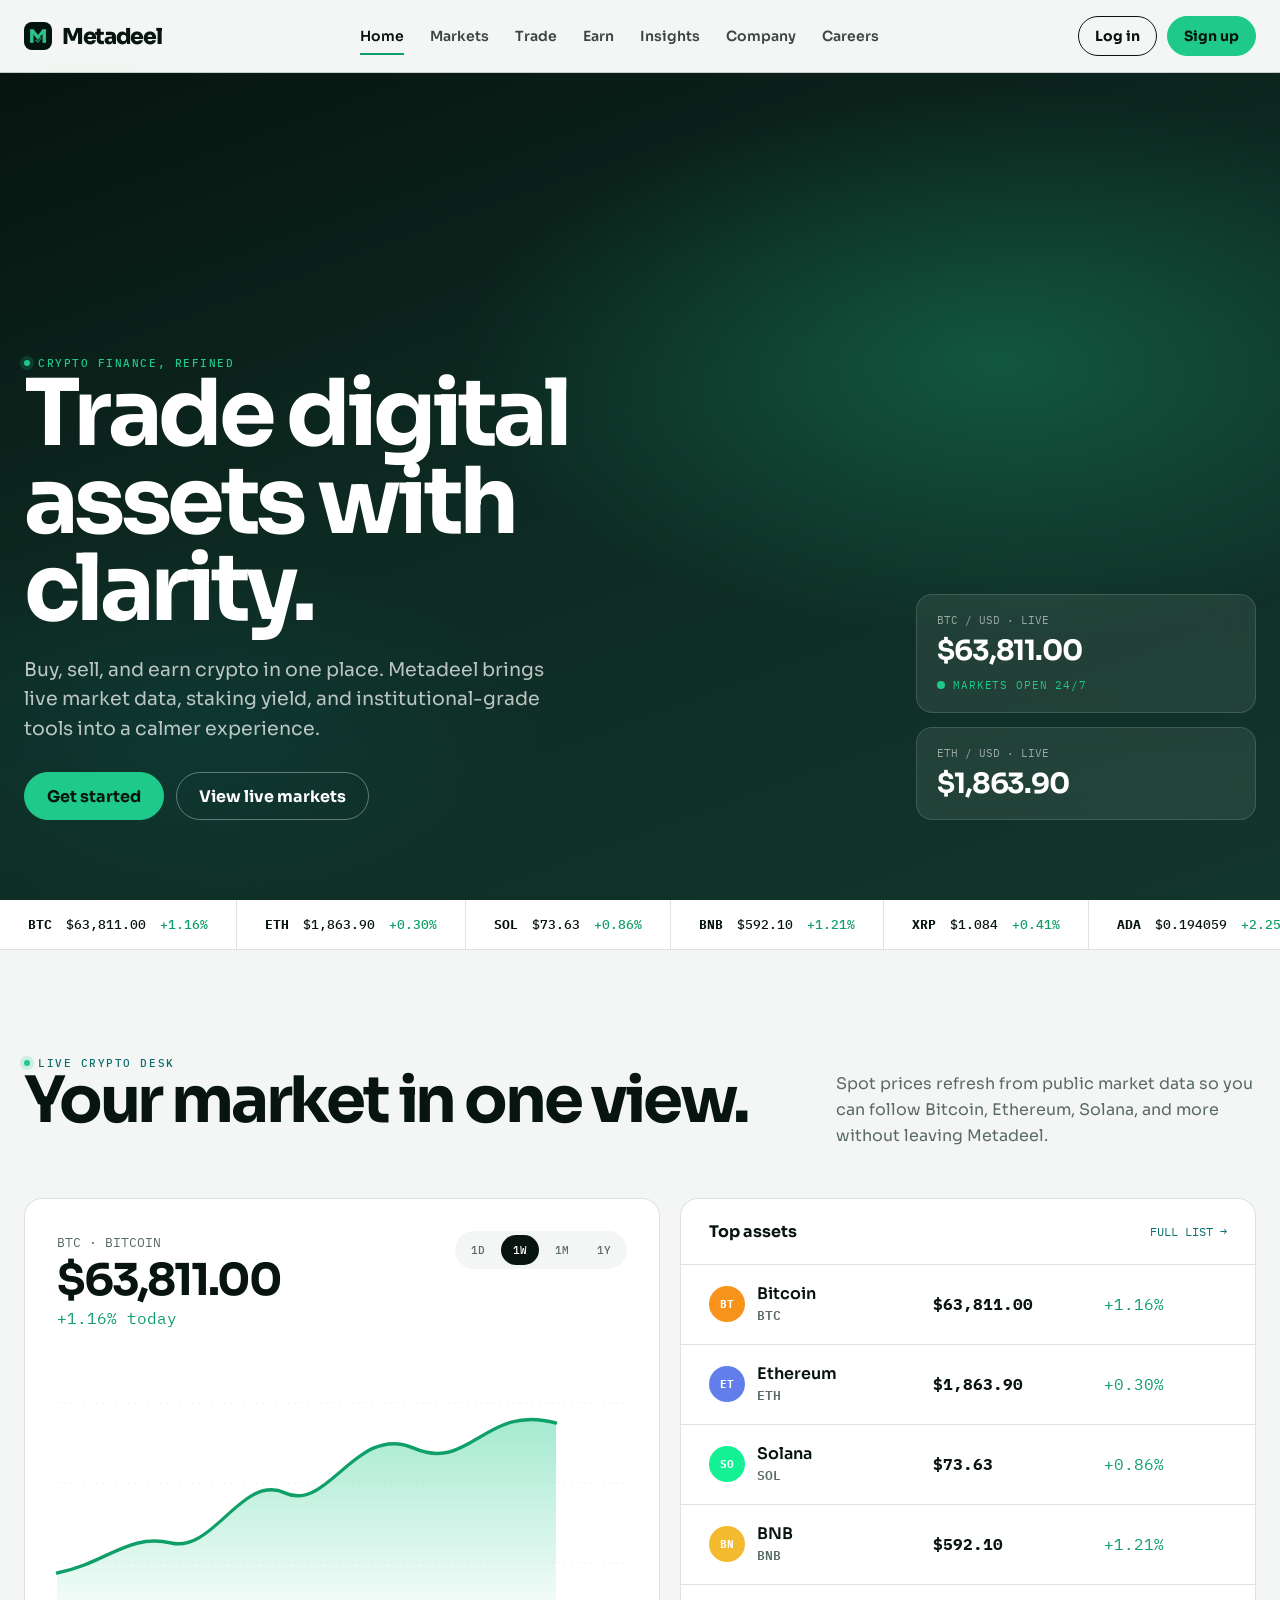
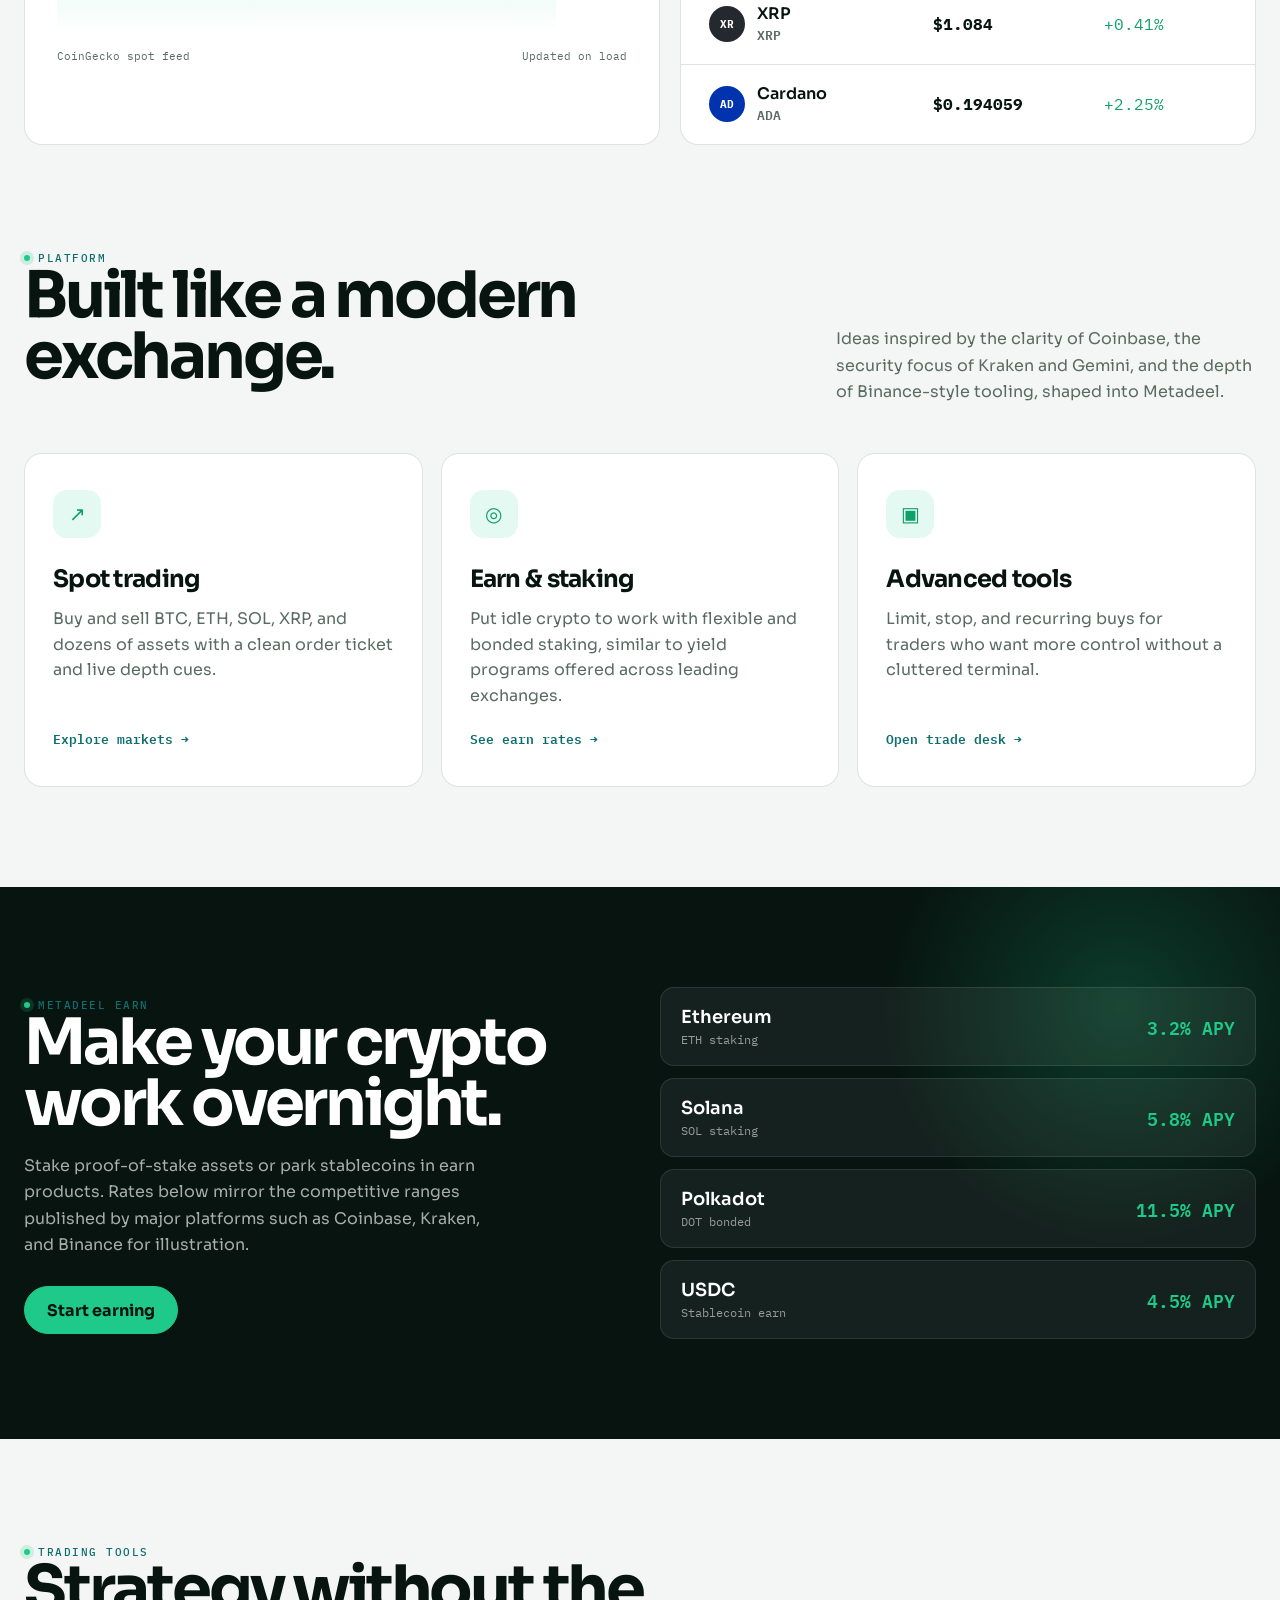
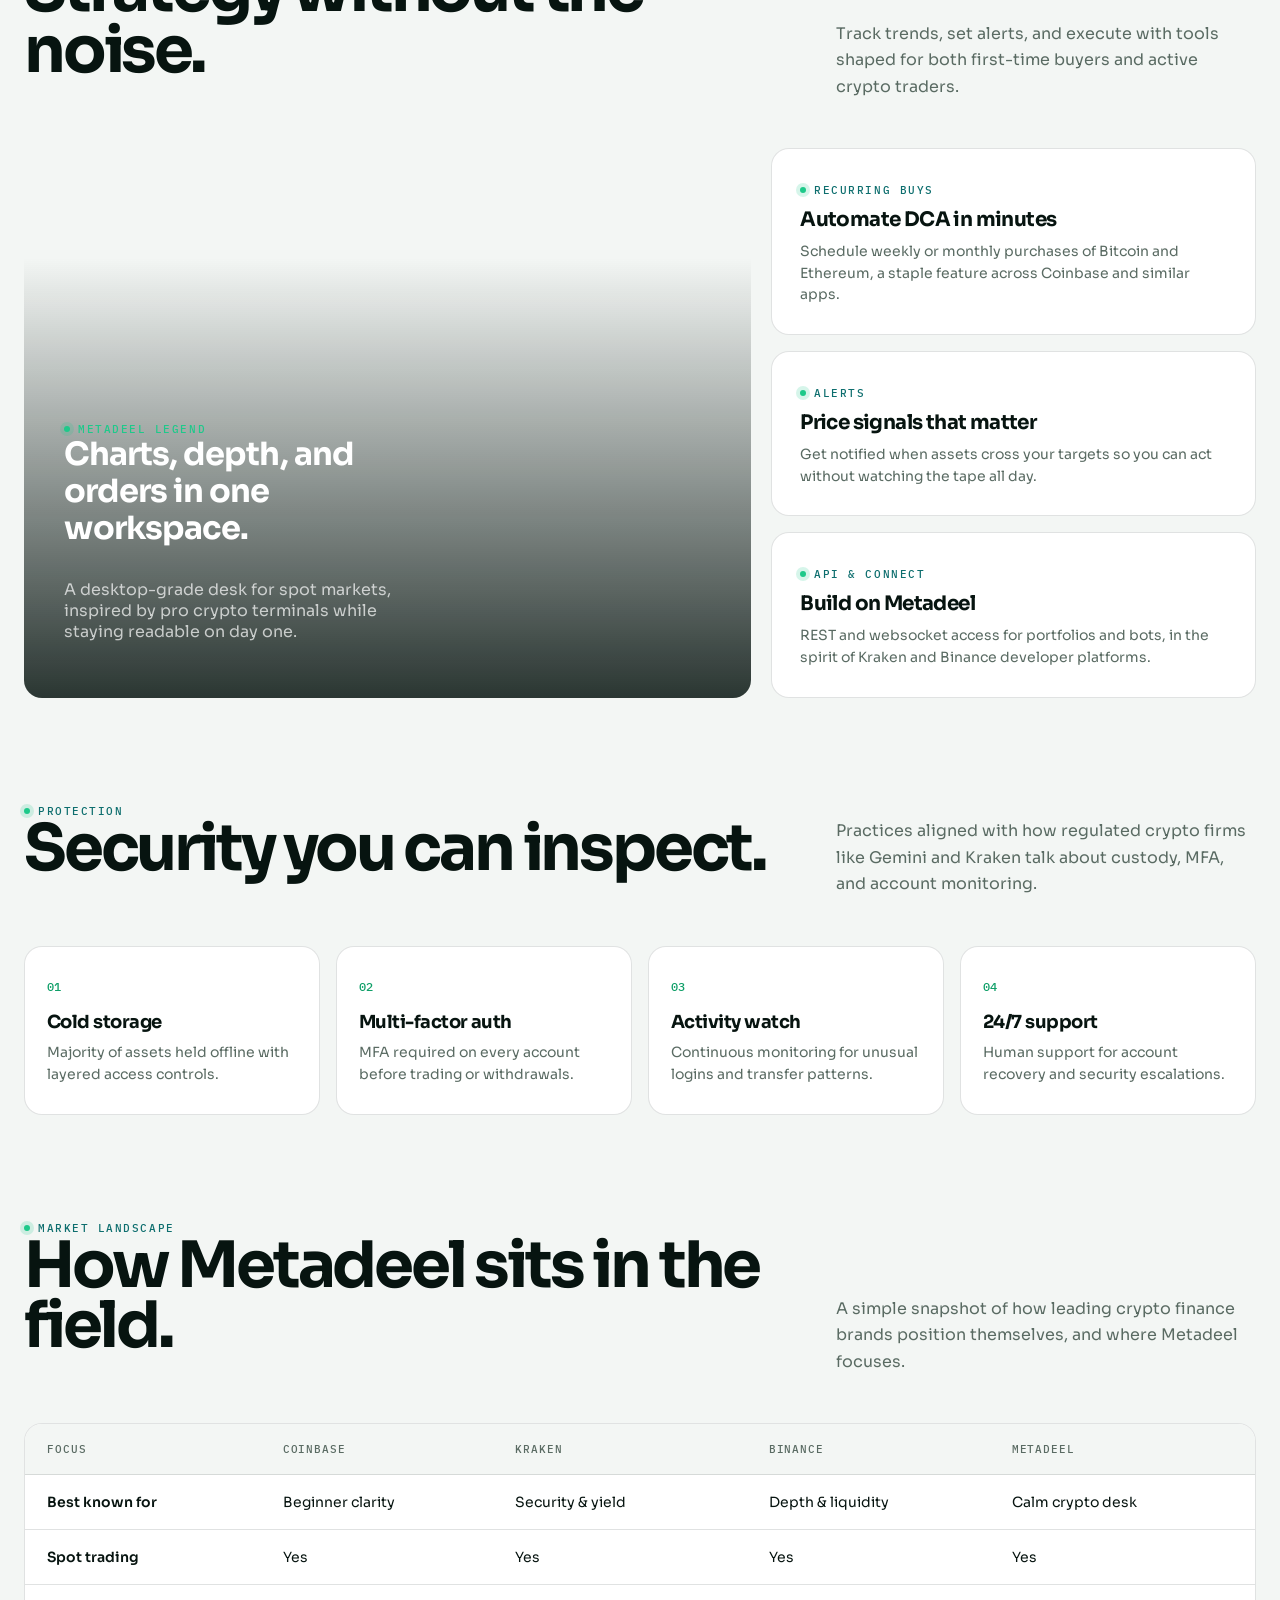
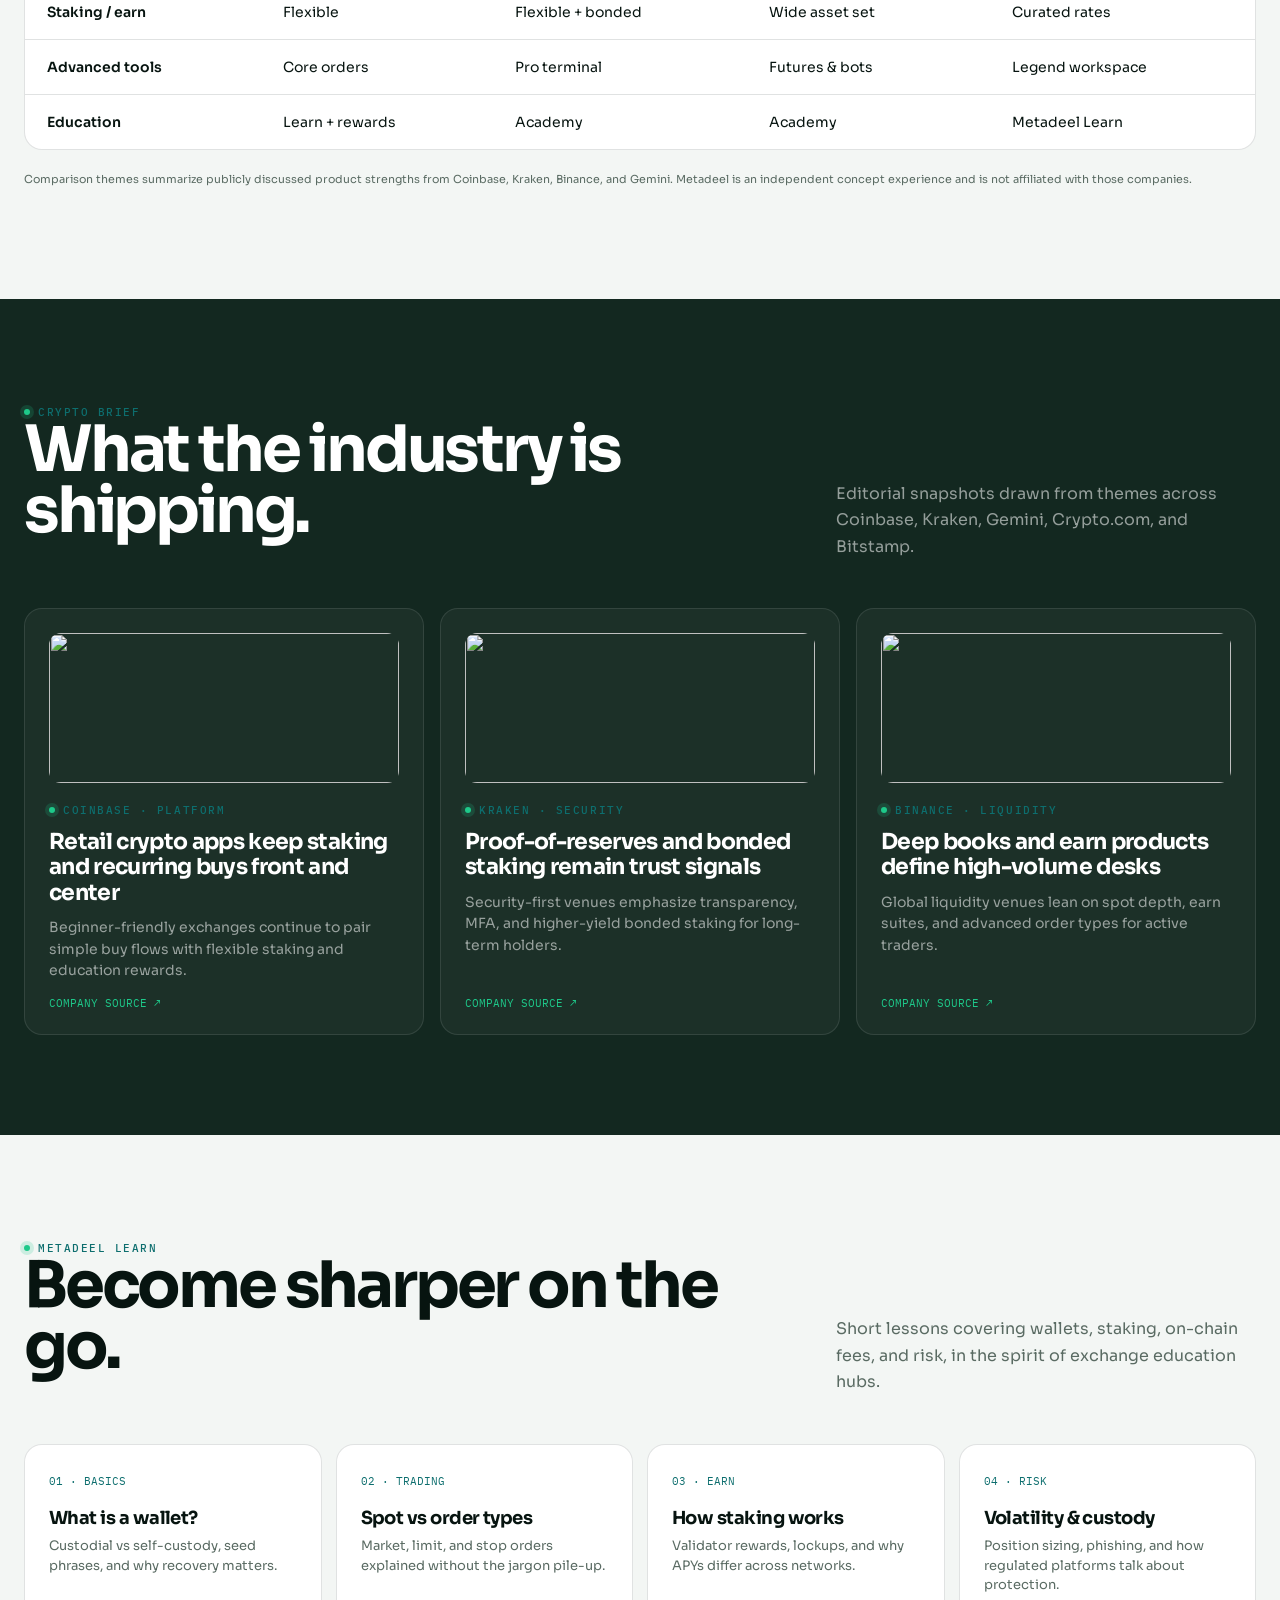
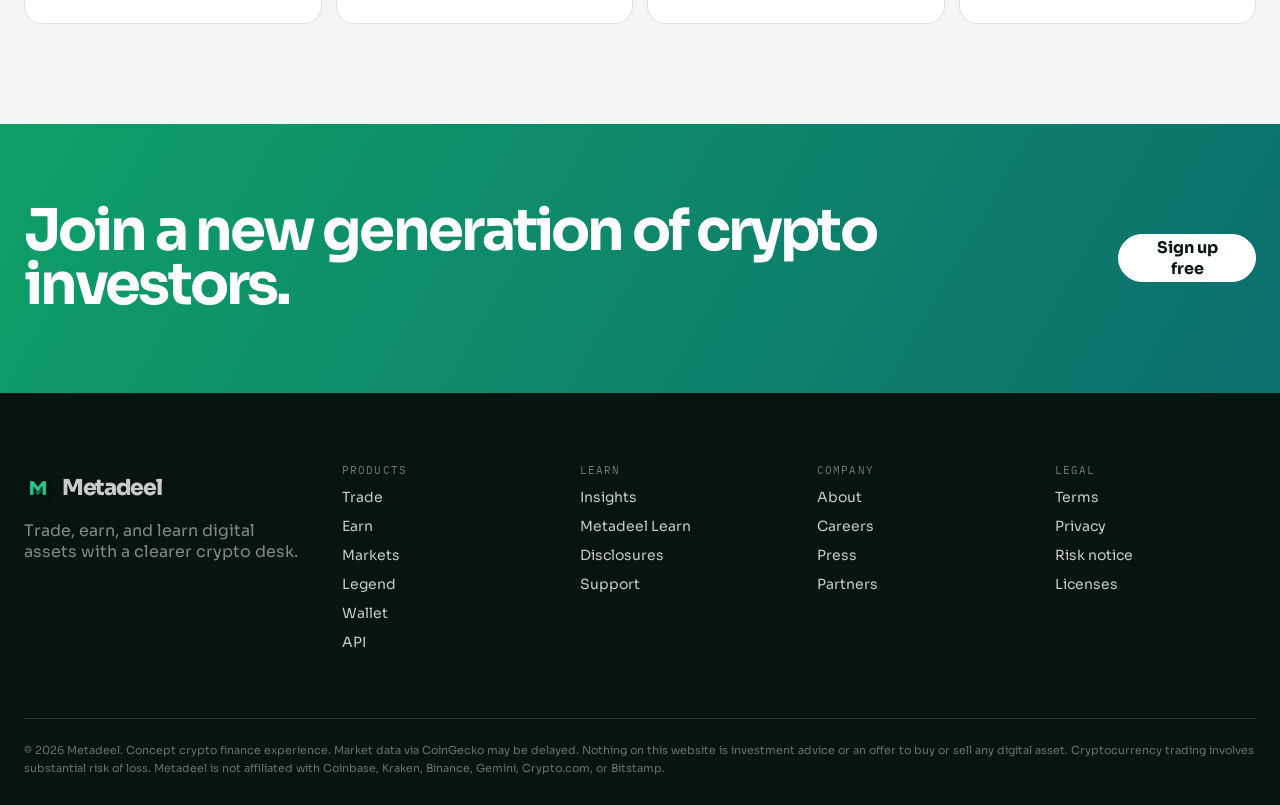
==== index.html @ 9d305309 "template 1" ====
<!doctype html>
<html lang="en">
<head>
  <meta charset="utf-8">
  <meta name="viewport" content="width=device-width, initial-scale=1">
  <meta name="theme-color" content="#071410">
  <meta name="description" content="Metadeel is a crypto finance platform for trading, earning, and tracking digital assets with clarity.">
  <title>Metadeel | Trade crypto with clarity</title>
  <link rel="icon" href="favicon.png" type="image/png" sizes="32x32">
  <link rel="apple-touch-icon" href="favicon.png">
  <link rel="preconnect" href="https://fonts.googleapis.com">
  <link rel="preconnect" href="https://fonts.gstatic.com" crossorigin>
  <link href="https://fonts.googleapis.com/css2?family=IBM+Plex+Mono:wght@400;500&family=Sora:wght@400;500;600;700;800&display=swap" rel="stylesheet">
  <style>
    :root {
      --ink: #071410;
      --ink-soft: #132820;
      --paper: #f3f6f4;
      --white: #ffffff;
      --mint: #1ec98a;
      --mint-deep: #0f9f68;
      --teal: #0d6e6e;
      --muted: #5a6b63;
      --line: rgba(7, 20, 16, .12);
      --up: #0f9f68;
      --down: #d6453d;
      --shadow: 0 28px 80px rgba(7, 20, 16, .14);
      --radius: 18px;
    }
    * { box-sizing: border-box; }
    html { scroll-behavior: smooth; }
    body {
      margin: 0; color: var(--ink); background: var(--paper);
      font-family: Sora, sans-serif; overflow-x: hidden;
    }
    button, input, select { font: inherit; }
    a { color: inherit; text-decoration: none; }
    img { max-width: 100%; display: block; }
    .mono { font-family: "IBM Plex Mono", monospace; }
    .shell { width: min(1240px, calc(100% - 48px)); margin: auto; }
    .eyebrow {
      display: inline-flex; align-items: center; gap: 8px;
      text-transform: uppercase; letter-spacing: .14em;
      font: 500 11px "IBM Plex Mono", monospace; color: var(--teal);
    }
    .eyebrow::before {
      content: ""; width: 6px; height: 6px; border-radius: 50%;
      background: var(--mint); box-shadow: 0 0 0 4px rgba(30, 201, 138, .18);
    }
    h1, h2, h3, p { margin-top: 0; }
    h1, h2 { letter-spacing: -.05em; line-height: .95; }
    h1 { font-size: clamp(48px, 7.2vw, 96px); margin-bottom: 22px; }
    h2 { font-size: clamp(36px, 5vw, 68px); margin-bottom: 18px; }
    h3 { letter-spacing: -.03em; line-height: 1.15; }
    .button {
      border: 1px solid var(--ink); background: var(--ink); color: white;
      min-height: 48px; padding: 0 22px; display: inline-flex; align-items: center;
      justify-content: center; border-radius: 999px; font-weight: 700; cursor: pointer;
      transition: .22s ease; gap: 8px;
    }
    .button:hover { transform: translateY(-2px); box-shadow: 0 12px 28px rgba(7,20,16,.18); }
    .button.mint { background: var(--mint); border-color: var(--mint); color: var(--ink); }
    .button.ghost { background: transparent; color: var(--ink); }
    .button.ghost-light { background: transparent; border-color: rgba(255,255,255,.35); color: white; }
    .button.small { min-height: 40px; padding: 0 16px; font-size: 14px; }
    .button.text { background: none; border: 0; color: var(--ink); min-height: auto; padding: 0; box-shadow: none; }
    .button.text:hover { transform: none; text-decoration: underline; }

    header {
      position: fixed; z-index: 40; top: 0; left: 0; width: 100%;
      background: rgba(243, 246, 244, .88); backdrop-filter: blur(18px);
      border-bottom: 1px solid var(--line);
    }
    nav { height: 72px; display: flex; align-items: center; justify-content: space-between; gap: 20px; }
    .brand { font-size: 22px; font-weight: 800; letter-spacing: -.06em; display: flex; align-items: center; gap: 10px; }
    .brand-mark {
      width: 28px; height: 28px; border-radius: 8px; object-fit: cover; display: block; flex-shrink: 0;
    }
    .nav-links { display: flex; align-items: center; gap: 26px; font-size: 14px; font-weight: 600; }
    .nav-links a { position: relative; opacity: .78; }
    .nav-links a:hover, .nav-links a.active { opacity: 1; }
    .nav-links a.active::after {
      content: ""; position: absolute; left: 0; right: 0; bottom: -10px;
      height: 2px; background: var(--mint-deep);
    }
    .nav-auth { display: flex; align-items: center; gap: 10px; }
    .user-chip {
      display: none; align-items: center; gap: 10px; font-size: 13px; font-weight: 600;
      padding: 8px 12px; border-radius: 999px; background: rgba(30, 201, 138, .12);
    }
    .user-chip.show { display: inline-flex; }
    .user-avatar {
      width: 28px; height: 28px; border-radius: 50%; background: var(--ink); color: var(--mint);
      display: grid; place-items: center; font: 700 12px "IBM Plex Mono", monospace;
    }
    .menu { display: none; border: 0; background: none; font-size: 24px; cursor: pointer; }
    .page { display: none; padding-top: 72px; min-height: 100vh; animation: enter .45s ease both; }
    .page.active { display: block; }
    @keyframes enter { from { opacity: 0; transform: translateY(10px); } }

    .hero {
      min-height: calc(100vh - 72px);
      display: grid; align-items: end;
      position: relative; overflow: hidden;
      background:
        radial-gradient(ellipse 70% 55% at 78% 35%, rgba(30,201,138,.28), transparent 60%),
        radial-gradient(ellipse 50% 40% at 15% 80%, rgba(13,110,110,.18), transparent 55%),
        linear-gradient(160deg, #071410 0%, #0d2a22 45%, #12352c 100%);
      color: white;
    }
    .hero-copy {
      position: relative; z-index: 2;
      padding: 12vh max(24px, calc((100vw - 1240px)/2)) 80px;
      max-width: 760px;
    }
    .hero .eyebrow { color: var(--mint); }
    .hero .eyebrow::before { background: var(--mint); }
    .hero h1 { color: white; }
    .hero p {
      max-width: 520px; font-size: clamp(16px, 1.5vw, 19px);
      line-height: 1.55; color: rgba(255,255,255,.72); margin-bottom: 28px;
    }
    .hero-actions { display: flex; gap: 12px; flex-wrap: wrap; }
    .hero-visual {
      position: absolute; inset: 0; pointer-events: none;
      background:
        url("https://images.unsplash.com/photo-1639762681485-074b7f938ba0?auto=format&fit=crop&w=1800&q=80")
        center/cover no-repeat;
      opacity: .22; mix-blend-mode: luminosity;
    }
    .hero-stats {
      position: absolute; z-index: 2; right: max(24px, calc((100vw - 1240px)/2));
      bottom: 80px; display: grid; gap: 14px; width: min(340px, 40vw);
    }
    .hero-stat {
      background: rgba(255,255,255,.08); border: 1px solid rgba(255,255,255,.14);
      backdrop-filter: blur(12px); border-radius: 16px; padding: 18px 20px;
    }
    .hero-stat small { display: block; font: 11px "IBM Plex Mono", monospace; color: rgba(255,255,255,.55); margin-bottom: 6px; }
    .hero-stat strong { font-size: 28px; letter-spacing: -.04em; }
    .live-badge { display: inline-flex; align-items: center; gap: 8px; font: 11px "IBM Plex Mono", monospace; text-transform: uppercase; letter-spacing: .08em; color: var(--mint); }
    .pulse { width: 8px; height: 8px; border-radius: 50%; background: var(--mint); animation: pulse 1.6s infinite; }
    @keyframes pulse { 50% { box-shadow: 0 0 0 8px transparent; } 0%,100% { box-shadow: 0 0 0 0 rgba(30,201,138,.55); } }

    .ticker {
      overflow: hidden; background: var(--white);
      border-bottom: 1px solid var(--line);
    }
    .ticker-track { display: flex; width: max-content; animation: ticker 36s linear infinite; }
    .ticker-item {
      display: flex; gap: 14px; align-items: center; padding: 16px 28px;
      border-right: 1px solid var(--line); font: 500 13px "IBM Plex Mono", monospace; white-space: nowrap;
    }
    .up { color: var(--up); } .down { color: var(--down); }
    @keyframes ticker { to { transform: translateX(-50%); } }

    .section { padding: 100px 0; }
    .section-head { display: flex; align-items: end; justify-content: space-between; gap: 28px; margin-bottom: 48px; }
    .section-head p { max-width: 420px; color: var(--muted); line-height: 1.65; margin: 0; }
    .split-2 { display: grid; grid-template-columns: 1.05fr .95fr; gap: 20px; }
    .panel {
      border: 1px solid var(--line); border-radius: var(--radius);
      background: var(--white); overflow: hidden;
    }
    .panel-pad { padding: 32px; }
    .chart-top { display: flex; justify-content: space-between; gap: 16px; align-items: start; }
    .chart-price { font-size: 44px; font-weight: 700; letter-spacing: -.05em; }
    .range { display: flex; gap: 4px; background: var(--paper); padding: 4px; border-radius: 999px; }
    .range button {
      border: 0; background: transparent; border-radius: 999px; padding: 8px 12px;
      font: 500 11px "IBM Plex Mono", monospace; cursor: pointer; color: var(--muted);
    }
    .range button.active { background: var(--ink); color: white; }
    .chart-wrap { height: 280px; margin: 24px 0 16px; }
    .chart-wrap svg { width: 100%; height: 100%; overflow: visible; }
    .gridline { stroke: rgba(7,20,16,.08); stroke-dasharray: 3 6; }
    .area { fill: url(#btcArea); opacity: .4; }
    .line {
      fill: none; stroke: var(--mint-deep); stroke-width: 3.5; stroke-linecap: round;
      stroke-dasharray: 1400; stroke-dashoffset: 1400; animation: draw 2.2s ease forwards;
    }
    @keyframes draw { to { stroke-dashoffset: 0; } }
    .chart-note { display: flex; justify-content: space-between; font: 11px "IBM Plex Mono", monospace; color: var(--muted); }
    .asset-list { display: flex; flex-direction: column; }
    .asset-row {
      display: grid; grid-template-columns: 1.2fr .9fr .7fr; gap: 12px; align-items: center;
      padding: 18px 28px; border-bottom: 1px solid var(--line); transition: .2s;
    }
    .asset-row:last-child { border-bottom: 0; }
    .asset-row:hover { background: rgba(30,201,138,.05); }
    .asset-name { display: flex; align-items: center; gap: 12px; font-weight: 600; }
    .coin-dot {
      width: 36px; height: 36px; border-radius: 50%; display: grid; place-items: center;
      font: 700 11px "IBM Plex Mono", monospace; color: white;
    }

    .products { display: grid; grid-template-columns: repeat(3, 1fr); gap: 18px; }
    .product {
      padding: 36px 28px; min-height: 280px; display: flex; flex-direction: column;
      background: var(--white); border: 1px solid var(--line); border-radius: var(--radius);
      transition: .25s;
    }
    .product:hover { transform: translateY(-4px); box-shadow: var(--shadow); border-color: transparent; }
    .product-icon {
      width: 48px; height: 48px; border-radius: 14px; display: grid; place-items: center;
      background: rgba(30,201,138,.12); color: var(--mint-deep); font-size: 20px; margin-bottom: 28px;
    }
    .product h3 { font-size: 24px; margin-bottom: 12px; }
    .product p { color: var(--muted); line-height: 1.6; flex: 1; margin-bottom: 20px; }
    .product a { font: 600 13px "IBM Plex Mono", monospace; color: var(--teal); }

    .band {
      background: var(--ink); color: white; padding: 100px 0;
      position: relative; overflow: hidden;
    }
    .band::before {
      content: ""; position: absolute; width: 480px; height: 480px; border-radius: 50%;
      background: radial-gradient(circle, rgba(30,201,138,.22), transparent 70%);
      right: -80px; top: -120px;
    }
    .band-grid { display: grid; grid-template-columns: 1fr 1fr; gap: 40px; align-items: center; position: relative; }
    .band p { color: rgba(255,255,255,.65); line-height: 1.65; max-width: 480px; }
    .earn-rates { display: grid; gap: 12px; }
    .earn-row {
      display: flex; justify-content: space-between; align-items: center;
      padding: 18px 20px; border-radius: 14px; background: rgba(255,255,255,.06);
      border: 1px solid rgba(255,255,255,.1);
    }
    .earn-row strong { font: 600 18px "IBM Plex Mono", monospace; color: var(--mint); }

    .tools-grid { display: grid; grid-template-columns: 1.2fr .8fr; gap: 20px; }
    .tool-feature {
      padding: 40px; min-height: 360px; display: flex; flex-direction: column; justify-content: end;
      background:
        linear-gradient(180deg, transparent 20%, rgba(7,20,16,.85)),
        url("https://images.unsplash.com/photo-1642790106117-e829e14bb061?auto=format&fit=crop&w=1400&q=80")
        center/cover;
      color: white; border-radius: var(--radius); position: relative;
    }
    .tool-feature h3 { font-size: 32px; max-width: 360px; }
    .tool-feature p { color: rgba(255,255,255,.7); max-width: 340px; }
    .tool-stack { display: grid; gap: 16px; }
    .tool-card {
      padding: 28px; background: var(--white); border: 1px solid var(--line); border-radius: var(--radius);
    }
    .tool-card h3 { font-size: 20px; margin: 10px 0; }
    .tool-card p { color: var(--muted); margin: 0; line-height: 1.55; font-size: 14px; }

    .protect { display: grid; grid-template-columns: repeat(4, 1fr); gap: 16px; }
    .protect-item {
      padding: 28px 22px; background: var(--white); border: 1px solid var(--line); border-radius: var(--radius);
    }
    .protect-item h3 { font-size: 18px; margin: 16px 0 10px; }
    .protect-item p { margin: 0; color: var(--muted); font-size: 14px; line-height: 1.55; }
    .protect-num { font: 500 12px "IBM Plex Mono", monospace; color: var(--mint-deep); }

    .compare {
      overflow-x: auto; border: 1px solid var(--line); border-radius: var(--radius); background: var(--white);
    }
    .compare table { width: 100%; border-collapse: collapse; min-width: 720px; }
    .compare th, .compare td { padding: 18px 22px; text-align: left; border-bottom: 1px solid var(--line); font-size: 14px; }
    .compare th { font: 500 11px "IBM Plex Mono", monospace; text-transform: uppercase; letter-spacing: .08em; color: var(--muted); background: var(--paper); }
    .compare tr:last-child td { border-bottom: 0; }
    .compare td:first-child { font-weight: 600; }

    .editorial { background: var(--ink-soft); color: white; }
    .news-grid { display: grid; grid-template-columns: repeat(3, 1fr); gap: 16px; }
    .news-card {
      background: rgba(255,255,255,.04); border: 1px solid rgba(255,255,255,.1);
      border-radius: var(--radius); padding: 24px; min-height: 380px;
      display: flex; flex-direction: column; transition: .25s;
    }
    .news-card:hover { background: rgba(255,255,255,.07); transform: translateY(-3px); }
    .news-card img { height: 150px; width: 100%; object-fit: cover; border-radius: 12px; margin-bottom: 20px; }
    .news-card h3 { font-size: 22px; margin: 12px 0; }
    .news-card p { color: rgba(255,255,255,.55); line-height: 1.55; font-size: 14px; }
    .news-card .meta { margin-top: auto; font: 11px "IBM Plex Mono", monospace; color: var(--mint); text-transform: uppercase; }

    .learn-strip {
      display: grid; grid-template-columns: repeat(4, 1fr); gap: 14px;
    }
    .learn-item {
      padding: 24px; border-radius: var(--radius); background: var(--white);
      border: 1px solid var(--line); min-height: 180px;
    }
    .learn-item span { font: 11px "IBM Plex Mono", monospace; color: var(--teal); }
    .learn-item h3 { font-size: 18px; margin: 18px 0 8px; }
    .learn-item p { margin: 0; color: var(--muted); font-size: 13px; line-height: 1.5; }

    .cta-band {
      padding: 80px 0; background: linear-gradient(120deg, var(--mint-deep), var(--teal));
      color: white;
    }
    .cta-band .shell { display: flex; align-items: center; justify-content: space-between; gap: 28px; }
    .cta-band h2 { margin: 0; font-size: clamp(36px, 4.5vw, 60px); }

    .page-hero { padding: 90px 0 60px; border-bottom: 1px solid var(--line); }
    .page-hero p { font-size: 18px; line-height: 1.6; max-width: 640px; color: var(--muted); }
    .markets-layout { display: grid; grid-template-columns: 1fr 320px; gap: 20px; padding: 48px 0 100px; }
    .market-table { background: var(--white); border: 1px solid var(--line); border-radius: var(--radius); overflow: hidden; }
    .market-head, .market-row {
      display: grid; grid-template-columns: 1.4fr .8fr .7fr 1fr; gap: 12px;
      align-items: center; padding: 18px 22px;
    }
    .market-head { background: var(--paper); font: 11px "IBM Plex Mono", monospace; color: var(--muted); text-transform: uppercase; letter-spacing: .06em; }
    .market-row { border-top: 1px solid var(--line); }
    .market-row strong { display: block; }
    .market-row small { color: var(--muted); }
    .spark { width: 100%; height: 32px; }
    .spark polyline { fill: none; stroke: var(--mint-deep); stroke-width: 2; }
    .watch-card { padding: 26px; position: sticky; top: 96px; height: fit-content; }
    .event { padding: 16px 0; border-bottom: 1px solid var(--line); }
    .event:last-child { border: 0; }
    .event time { font: 11px "IBM Plex Mono", monospace; color: var(--teal); }

    .company-story { display: grid; grid-template-columns: 1fr 1fr; min-height: 620px; }
    .company-story img { width: 100%; height: 100%; object-fit: cover; }
    .story-copy {
      padding: 8vw 7vw; background: linear-gradient(160deg, #d8f5e8, #eef6f2);
      display: flex; flex-direction: column; justify-content: center;
    }
    .story-copy p { line-height: 1.7; max-width: 520px; color: var(--ink-soft); }
    .values { display: grid; grid-template-columns: repeat(3, 1fr); gap: 16px; }
    .value { padding: 30px; min-height: 240px; background: var(--white); border: 1px solid var(--line); border-radius: var(--radius); }
    .value .num { font: 12px "IBM Plex Mono", monospace; color: var(--mint-deep); }
    .value h3 { margin-top: 48px; font-size: 24px; }
    .value p { color: var(--muted); line-height: 1.55; }

    .career-hero {
      position: relative; min-height: 700px; color: white; display: flex; align-items: end; overflow: hidden;
    }
    .career-hero img { position: absolute; inset: 0; width: 100%; height: 100%; object-fit: cover; }
    .career-hero::after {
      content: ""; position: absolute; inset: 0;
      background: linear-gradient(90deg, rgba(7,20,16,.9), rgba(7,20,16,.25));
    }
    .career-content { position: relative; z-index: 1; padding-bottom: 80px; }
    .career-content p { max-width: 580px; font-size: 18px; line-height: 1.6; color: rgba(255,255,255,.72); }
    .jobs { display: grid; grid-template-columns: 340px 1fr; gap: 60px; }
    .job {
      display: grid; grid-template-columns: 1fr auto; gap: 18px; padding: 26px 0;
      border-top: 1px solid var(--line);
    }
    .job:last-child { border-bottom: 1px solid var(--line); }
    .job h3 { font-size: 22px; margin-bottom: 6px; }
    .job p { color: var(--muted); margin: 0; }
    .arrow {
      width: 42px; height: 42px; border: 1px solid var(--ink); border-radius: 50%;
      display: grid; place-items: center; transition: .2s;
    }
    .job:hover .arrow { background: var(--ink); color: white; transform: rotate(-45deg); }

    footer { background: var(--ink); color: white; padding: 70px 0 28px; }
    .footer-grid { display: grid; grid-template-columns: 1.4fr repeat(4, 1fr); gap: 36px; padding-bottom: 56px; }
    footer h4 {
      font: 11px "IBM Plex Mono", monospace; color: rgba(255,255,255,.42);
      text-transform: uppercase; letter-spacing: .1em; margin: 0 0 8px;
    }
    footer a { display: block; margin: 11px 0; font-size: 14px; color: rgba(255,255,255,.78); }
    footer a:hover { color: var(--mint); }
    .footer-bottom {
      border-top: 1px solid rgba(255,255,255,.12); padding-top: 22px;
      color: rgba(255,255,255,.4); font-size: 11px; line-height: 1.65;
    }

    .modal-backdrop {
      position: fixed; inset: 0; z-index: 60; background: rgba(7,20,16,.55);
      display: none; align-items: center; justify-content: center; padding: 20px;
      backdrop-filter: blur(6px);
    }
    .modal-backdrop.open { display: flex; }
    .modal {
      width: min(440px, 100%); background: var(--white); border-radius: 22px;
      padding: 34px 30px; box-shadow: var(--shadow); position: relative; animation: enter .3s ease;
    }
    .modal h2 { font-size: 32px; margin-bottom: 8px; }
    .modal .sub { color: var(--muted); margin-bottom: 24px; font-size: 14px; line-height: 1.5; }
    .modal-close {
      position: absolute; top: 16px; right: 16px; width: 36px; height: 36px;
      border: 0; border-radius: 50%; background: var(--paper); cursor: pointer; font-size: 18px;
    }
    .field { margin-bottom: 14px; }
    .field label { display: block; font-size: 12px; font-weight: 600; margin-bottom: 6px; }
    .field input {
      width: 100%; min-height: 48px; border: 1px solid var(--line); border-radius: 12px;
      padding: 0 14px; background: var(--paper); outline: none; transition: .2s;
    }
    .field input:focus { border-color: var(--mint-deep); background: white; box-shadow: 0 0 0 3px rgba(30,201,138,.18); }
    .form-error { color: var(--down); font-size: 13px; min-height: 18px; margin: 4px 0 12px; }
    .form-switch { text-align: center; margin-top: 18px; font-size: 14px; color: var(--muted); }
    .form-switch button { color: var(--teal); font-weight: 700; }
    .modal .button { width: 100%; margin-top: 4px; }

    .toast {
      position: fixed; z-index: 70; right: 20px; bottom: 20px;
      background: var(--ink); color: white; padding: 14px 18px; border-radius: 12px;
      transform: translateY(120px); opacity: 0; transition: .3s; max-width: 320px; font-size: 14px;
    }
    .toast.show { transform: translateY(0); opacity: 1; }

    .disclaimer { font-size: 11px; line-height: 1.65; color: var(--muted); padding: 20px 0 0; }

    @media (max-width: 980px) {
      .shell { width: min(100% - 28px, 1240px); }
      .nav-links {
        position: fixed; left: 0; right: 0; top: 72px; background: var(--paper);
        padding: 22px; flex-direction: column; align-items: start;
        transform: translateY(-160%); transition: .3s; border-bottom: 1px solid var(--line);
      }
      .nav-links.open { transform: none; }
      .menu { display: block; }
      .nav-auth .button.ghost { display: none; }
      .hero-stats { display: none; }
      .hero-copy { padding: 100px 24px 70px; max-width: none; }
      .split-2, .products, .band-grid, .tools-grid, .protect, .news-grid,
      .learn-strip, .company-story, .values, .markets-layout, .jobs, .footer-grid {
        grid-template-columns: 1fr;
      }
      .protect, .learn-strip, .products { grid-template-columns: 1fr 1fr; }
      .section-head { display: block; }
      .section-head p { margin-top: 14px; }
      .watch-card { position: static; }
      .cta-band .shell { display: block; }
      .cta-band .button { margin-top: 22px; }
    }
    @media (max-width: 560px) {
      h1 { font-size: 44px; }
      .section { padding: 72px 0; }
      .protect, .learn-strip, .products { grid-template-columns: 1fr; }
      .market-head, .market-row { grid-template-columns: 1.2fr .8fr .7fr; }
      .market-row .spark, .market-head > :last-child { display: none; }
      .asset-row { grid-template-columns: 1fr auto; }
      .asset-row > :nth-child(2) { display: none; }
      .footer-grid { grid-template-columns: 1fr 1fr; }
    }
  </style>
</head>
<body>
  <header>
    <nav class="shell">
      <a class="brand" href="#home" aria-label="Metadeel home"><img class="brand-mark" src="favicon.png" alt="Metadeel">Metadeel</a>
      <div class="nav-links" id="navLinks">
        <a href="#home">Home</a>
        <a href="#markets">Markets</a>
        <a href="#trade">Trade</a>
        <a href="#earn">Earn</a>
        <a href="#insights">Insights</a>
        <a href="#company">Company</a>
        <a href="#careers">Careers</a>
      </div>
      <div class="nav-auth">
        <div class="user-chip" id="userChip">
          <span class="user-avatar" id="userAvatar">M</span>
          <span id="userName">Account</span>
        </div>
        <button type="button" class="button ghost small" id="loginBtn">Log in</button>
        <button type="button" class="button mint small" id="signupBtn">Sign up</button>
        <button type="button" class="button small" id="logoutBtn" style="display:none">Log out</button>
        <button class="menu" id="menu" aria-label="Open menu">☰</button>
      </div>
    </nav>
  </header>

  <main class="page" data-page="home">
    <section class="hero">
      <div class="hero-visual" aria-hidden="true"></div>
      <div class="hero-copy">
        <span class="eyebrow">Crypto finance, refined</span>
        <h1>Trade digital assets with clarity.</h1>
        <p>Buy, sell, and earn crypto in one place. Metadeel brings live market data, staking yield, and institutional-grade tools into a calmer experience.</p>
        <div class="hero-actions">
          <button type="button" class="button mint" id="heroSignup">Get started</button>
          <a class="button ghost-light" href="#markets">View live markets</a>
        </div>
      </div>
      <div class="hero-stats">
        <div class="hero-stat">
          <small>BTC / USD · LIVE</small>
          <strong id="heroBtc">...</strong>
          <div class="live-badge" style="margin-top:10px"><span class="pulse"></span> Markets open 24/7</div>
        </div>
        <div class="hero-stat">
          <small>ETH / USD · LIVE</small>
          <strong id="heroEth">...</strong>
        </div>
      </div>
    </section>

    <div class="ticker"><div class="ticker-track" id="ticker"></div></div>

    <section class="section" id="trade">
      <div class="shell">
        <div class="section-head">
          <div>
            <span class="eyebrow">Live crypto desk</span>
            <h2>Your market in one view.</h2>
          </div>
          <p>Spot prices refresh from public market data so you can follow Bitcoin, Ethereum, Solana, and more without leaving Metadeel.</p>
        </div>
        <div class="split-2">
          <article class="panel panel-pad">
            <div class="chart-top">
              <div>
                <small class="mono" style="color:var(--muted)">BTC · BITCOIN</small>
                <div class="chart-price" id="chartPrice">...</div>
                <span class="mono" id="chartChange">...</span>
              </div>
              <div class="range">
                <button type="button">1D</button>
                <button type="button" class="active">1W</button>
                <button type="button">1M</button>
                <button type="button">1Y</button>
              </div>
            </div>
            <div class="chart-wrap">
              <svg viewBox="0 0 800 280" preserveAspectRatio="none" role="img" aria-label="Bitcoin price chart">
                <defs>
                  <linearGradient id="btcArea" x1="0" y1="0" x2="0" y2="1">
                    <stop stop-color="#1ec98a"/>
                    <stop offset="1" stop-color="#1ec98a" stop-opacity="0"/>
                  </linearGradient>
                </defs>
                <path class="gridline" d="M0 50H800M0 130H800M0 210H800"/>
                <path class="area" d="M0 220 C70 210 100 180 160 190 S260 120 320 140 S420 70 500 95 S600 50 700 70 L700 280 L0 280Z"/>
                <path class="line" d="M0 220 C70 210 100 180 160 190 S260 120 320 140 S420 70 500 95 S600 50 700 70"/>
              </svg>
            </div>
            <div class="chart-note"><span>CoinGecko spot feed</span><span>Updated on load</span></div>
          </article>
          <div class="panel">
            <div style="padding:22px 28px;border-bottom:1px solid var(--line);display:flex;justify-content:space-between;align-items:center">
              <strong>Top assets</strong>
              <a href="#markets" class="mono" style="font-size:12px;color:var(--teal)">FULL LIST →</a>
            </div>
            <div class="asset-list" id="topAssets"></div>
          </div>
        </div>
      </div>
    </section>

    <section class="section" style="padding-top:0">
      <div class="shell">
        <div class="section-head">
          <div>
            <span class="eyebrow">Platform</span>
            <h2>Built like a modern exchange.</h2>
          </div>
          <p>Ideas inspired by the clarity of Coinbase, the security focus of Kraken and Gemini, and the depth of Binance-style tooling, shaped into Metadeel.</p>
        </div>
        <div class="products">
          <article class="product">
            <div class="product-icon">↗</div>
            <h3>Spot trading</h3>
            <p>Buy and sell BTC, ETH, SOL, XRP, and dozens of assets with a clean order ticket and live depth cues.</p>
            <a href="#markets">Explore markets →</a>
          </article>
          <article class="product">
            <div class="product-icon">◎</div>
            <h3>Earn & staking</h3>
            <p>Put idle crypto to work with flexible and bonded staking, similar to yield programs offered across leading exchanges.</p>
            <a href="#earn">See earn rates →</a>
          </article>
          <article class="product">
            <div class="product-icon">▣</div>
            <h3>Advanced tools</h3>
            <p>Limit, stop, and recurring buys for traders who want more control without a cluttered terminal.</p>
            <a href="#trade">Open trade desk →</a>
          </article>
        </div>
      </div>
    </section>

    <section class="band" id="earn">
      <div class="shell band-grid">
        <div>
          <span class="eyebrow">Metadeel Earn</span>
          <h2>Make your crypto work overnight.</h2>
          <p>Stake proof-of-stake assets or park stablecoins in earn products. Rates below mirror the competitive ranges published by major platforms such as Coinbase, Kraken, and Binance for illustration.</p>
          <div style="margin-top:28px">
            <button type="button" class="button mint" data-open-auth="signup">Start earning</button>
          </div>
        </div>
        <div class="earn-rates">
          <div class="earn-row"><div><strong style="color:white;font-family:Sora">Ethereum</strong><div class="mono" style="font-size:12px;opacity:.55;margin-top:4px">ETH staking</div></div><strong>3.2% APY</strong></div>
          <div class="earn-row"><div><strong style="color:white;font-family:Sora">Solana</strong><div class="mono" style="font-size:12px;opacity:.55;margin-top:4px">SOL staking</div></div><strong>5.8% APY</strong></div>
          <div class="earn-row"><div><strong style="color:white;font-family:Sora">Polkadot</strong><div class="mono" style="font-size:12px;opacity:.55;margin-top:4px">DOT bonded</div></div><strong>11.5% APY</strong></div>
          <div class="earn-row"><div><strong style="color:white;font-family:Sora">USDC</strong><div class="mono" style="font-size:12px;opacity:.55;margin-top:4px">Stablecoin earn</div></div><strong>4.5% APY</strong></div>
        </div>
      </div>
    </section>

    <section class="section">
      <div class="shell">
        <div class="section-head">
          <div>
            <span class="eyebrow">Trading tools</span>
            <h2>Strategy without the noise.</h2>
          </div>
          <p>Track trends, set alerts, and execute with tools shaped for both first-time buyers and active crypto traders.</p>
        </div>
        <div class="tools-grid">
          <div class="tool-feature">
            <span class="eyebrow" style="color:var(--mint)">Metadeel Legend</span>
            <h3>Charts, depth, and orders in one workspace.</h3>
            <p>A desktop-grade desk for spot markets, inspired by pro crypto terminals while staying readable on day one.</p>
          </div>
          <div class="tool-stack">
            <article class="tool-card">
              <span class="eyebrow">Recurring buys</span>
              <h3>Automate DCA in minutes</h3>
              <p>Schedule weekly or monthly purchases of Bitcoin and Ethereum, a staple feature across Coinbase and similar apps.</p>
            </article>
            <article class="tool-card">
              <span class="eyebrow">Alerts</span>
              <h3>Price signals that matter</h3>
              <p>Get notified when assets cross your targets so you can act without watching the tape all day.</p>
            </article>
            <article class="tool-card">
              <span class="eyebrow">API & Connect</span>
              <h3>Build on Metadeel</h3>
              <p>REST and websocket access for portfolios and bots, in the spirit of Kraken and Binance developer platforms.</p>
            </article>
          </div>
        </div>
      </div>
    </section>

    <section class="section" style="padding-top:0">
      <div class="shell">
        <div class="section-head">
          <div>
            <span class="eyebrow">Protection</span>
            <h2>Security you can inspect.</h2>
          </div>
          <p>Practices aligned with how regulated crypto firms like Gemini and Kraken talk about custody, MFA, and account monitoring.</p>
        </div>
        <div class="protect">
          <article class="protect-item"><span class="protect-num">01</span><h3>Cold storage</h3><p>Majority of assets held offline with layered access controls.</p></article>
          <article class="protect-item"><span class="protect-num">02</span><h3>Multi-factor auth</h3><p>MFA required on every account before trading or withdrawals.</p></article>
          <article class="protect-item"><span class="protect-num">03</span><h3>Activity watch</h3><p>Continuous monitoring for unusual logins and transfer patterns.</p></article>
          <article class="protect-item"><span class="protect-num">04</span><h3>24/7 support</h3><p>Human support for account recovery and security escalations.</p></article>
        </div>
      </div>
    </section>

    <section class="section" style="padding-top:0">
      <div class="shell">
        <div class="section-head">
          <div>
            <span class="eyebrow">Market landscape</span>
            <h2>How Metadeel sits in the field.</h2>
          </div>
          <p>A simple snapshot of how leading crypto finance brands position themselves, and where Metadeel focuses.</p>
        </div>
        <div class="compare">
          <table>
            <thead>
              <tr>
                <th>Focus</th>
                <th>Coinbase</th>
                <th>Kraken</th>
                <th>Binance</th>
                <th>Metadeel</th>
              </tr>
            </thead>
            <tbody>
              <tr>
                <td>Best known for</td>
                <td>Beginner clarity</td>
                <td>Security & yield</td>
                <td>Depth & liquidity</td>
                <td>Calm crypto desk</td>
              </tr>
              <tr>
                <td>Spot trading</td>
                <td>Yes</td>
                <td>Yes</td>
                <td>Yes</td>
                <td>Yes</td>
              </tr>
              <tr>
                <td>Staking / earn</td>
                <td>Flexible</td>
                <td>Flexible + bonded</td>
                <td>Wide asset set</td>
                <td>Curated rates</td>
              </tr>
              <tr>
                <td>Advanced tools</td>
                <td>Core orders</td>
                <td>Pro terminal</td>
                <td>Futures & bots</td>
                <td>Legend workspace</td>
              </tr>
              <tr>
                <td>Education</td>
                <td>Learn + rewards</td>
                <td>Academy</td>
                <td>Academy</td>
                <td>Metadeel Learn</td>
              </tr>
            </tbody>
          </table>
        </div>
        <p class="disclaimer">Comparison themes summarize publicly discussed product strengths from Coinbase, Kraken, Binance, and Gemini. Metadeel is an independent concept experience and is not affiliated with those companies.</p>
      </div>
    </section>

    <section class="section editorial">
      <div class="shell">
        <div class="section-head">
          <div>
            <span class="eyebrow">Crypto brief</span>
            <h2>What the industry is shipping.</h2>
          </div>
          <p style="color:rgba(255,255,255,.55)">Editorial snapshots drawn from themes across Coinbase, Kraken, Gemini, Crypto.com, and Bitstamp.</p>
        </div>
        <div class="news-grid" id="homeNews"></div>
      </div>
    </section>

    <section class="section">
      <div class="shell">
        <div class="section-head">
          <div>
            <span class="eyebrow">Metadeel Learn</span>
            <h2>Become sharper on the go.</h2>
          </div>
          <p>Short lessons covering wallets, staking, on-chain fees, and risk, in the spirit of exchange education hubs.</p>
        </div>
        <div class="learn-strip">
          <article class="learn-item"><span>01 · BASICS</span><h3>What is a wallet?</h3><p>Custodial vs self-custody, seed phrases, and why recovery matters.</p></article>
          <article class="learn-item"><span>02 · TRADING</span><h3>Spot vs order types</h3><p>Market, limit, and stop orders explained without the jargon pile-up.</p></article>
          <article class="learn-item"><span>03 · EARN</span><h3>How staking works</h3><p>Validator rewards, lockups, and why APYs differ across networks.</p></article>
          <article class="learn-item"><span>04 · RISK</span><h3>Volatility & custody</h3><p>Position sizing, phishing, and how regulated platforms talk about protection.</p></article>
        </div>
      </div>
    </section>
  </main>

  <main class="page" data-page="markets">
    <section class="page-hero shell">
      <span class="eyebrow">Markets</span>
      <h1>Live crypto prices.</h1>
      <p>Spot USD prices and 24-hour changes from CoinGecko. Data refreshes when you load the page. Not investment advice.</p>
    </section>
    <section class="shell markets-layout">
      <div class="market-table">
        <div class="market-head"><span>Asset</span><span>Price</span><span>24h</span><span>Shape</span></div>
        <div id="marketTable"></div>
      </div>
      <aside class="panel watch-card">
        <span class="eyebrow">Calendar</span>
        <h3 style="font-size:26px;margin:18px 0 8px">On the radar</h3>
        <div id="events"></div>
      </aside>
    </section>
  </main>

  <main class="page" data-page="trade">
    <section class="page-hero shell">
      <span class="eyebrow">Trade</span>
      <h1>All in one crypto desk.</h1>
      <p>Spot markets, recurring buys, and charting in a single workspace. Sign up to save watchlists and paper-trade flows in this demo.</p>
      <div style="margin-top:24px;display:flex;gap:12px;flex-wrap:wrap">
        <button type="button" class="button mint" data-open-auth="signup">Create account</button>
        <a class="button ghost" href="#markets">Browse assets</a>
      </div>
    </section>
    <section class="section shell">
      <div class="products">
        <article class="product"><div class="product-icon">₿</div><h3>Instant buy</h3><p>Purchase crypto with as little as $1 of purchasing power once funding is connected.</p></article>
        <article class="product"><div class="product-icon">⇄</div><h3>Convert</h3><p>Swap between major pairs without leaving your portfolio view.</p></article>
        <article class="product"><div class="product-icon">⏱</div><h3>Recurring</h3><p>Automate dollar-cost averaging across BTC, ETH, and SOL.</p></article>
      </div>
    </section>
  </main>

  <main class="page" data-page="earn">
    <section class="page-hero shell">
      <span class="eyebrow">Earn</span>
      <h1>Yield with clear labels.</h1>
      <p>Illustrative APYs based on ranges commonly published by Coinbase, Kraken, and Binance staking or earn products. Actual rewards vary by network and product terms.</p>
    </section>
    <section class="section shell" style="padding-top:40px">
      <div class="earn-rates" style="max-width:640px">
        <div class="earn-row" style="background:var(--white);border:1px solid var(--line)"><div><strong>Ethereum (ETH)</strong><div class="mono" style="font-size:12px;color:var(--muted);margin-top:4px">Flexible staking</div></div><strong style="color:var(--mint-deep)">~3.2% APY</strong></div>
        <div class="earn-row" style="background:var(--white);border:1px solid var(--line)"><div><strong>Solana (SOL)</strong><div class="mono" style="font-size:12px;color:var(--muted);margin-top:4px">Network staking</div></div><strong style="color:var(--mint-deep)">~5.8% APY</strong></div>
        <div class="earn-row" style="background:var(--white);border:1px solid var(--line)"><div><strong>Cardano (ADA)</strong><div class="mono" style="font-size:12px;color:var(--muted);margin-top:4px">Delegation</div></div><strong style="color:var(--mint-deep)">~2.8% APY</strong></div>
        <div class="earn-row" style="background:var(--white);border:1px solid var(--line)"><div><strong>Polkadot (DOT)</strong><div class="mono" style="font-size:12px;color:var(--muted);margin-top:4px">Bonded staking</div></div><strong style="color:var(--mint-deep)">~11.5% APY</strong></div>
        <div class="earn-row" style="background:var(--white);border:1px solid var(--line)"><div><strong>USDC</strong><div class="mono" style="font-size:12px;color:var(--muted);margin-top:4px">Stablecoin earn</div></div><strong style="color:var(--mint-deep)">~4.5% APY</strong></div>
      </div>
      <p class="disclaimer">Yield figures are illustrative only and may change. Staking and earn products involve risk, including smart-contract, custody, and liquidity risk. Review product terms before participating.</p>
    </section>
  </main>

  <main class="page editorial" data-page="insights">
    <section class="page-hero shell">
      <span class="eyebrow">Insights</span>
      <h1 style="color:white">The crypto desk brief.</h1>
      <p style="color:rgba(255,255,255,.58)">Company and product themes from across the digital-asset industry. Cards link to public company pages where available.</p>
    </section>
    <section class="section shell"><div class="news-grid" id="allNews"></div>
      <p class="disclaimer" style="color:rgba(255,255,255,.45)">News cards are editorial demonstrations based on public crypto-finance themes. Connect a licensed news feed for production use.</p>
    </section>
  </main>

  <main class="page" data-page="company">
    <section class="company-story">
      <img src="https://images.unsplash.com/photo-1551288049-bebda4e38f71?auto=format&fit=crop&w=1600&q=85" alt="Analytics dashboard on a desk">
      <div class="story-copy">
        <span class="eyebrow">About Metadeel</span>
        <h2>Crypto finance without the circus.</h2>
        <p>Metadeel is an independent crypto platform concept for people who want live markets, earn products, and clear education in one place. We learn from leaders like Coinbase, Kraken, Gemini, and Crypto.com, then design a quieter product around signal over spectacle.</p>
      </div>
    </section>
    <section class="section shell">
      <div class="section-head"><div><span class="eyebrow">Principles</span><h2>Built with intent.</h2></div></div>
      <div class="values">
        <article class="value"><span class="num">01</span><h3>Clarity is a feature.</h3><p>We reduce noise without hiding fees, risks, or data freshness.</p></article>
        <article class="value"><span class="num">02</span><h3>Evidence comes first.</h3><p>Live prices are labeled. Yields are illustrative until connected to real products.</p></article>
        <article class="value"><span class="num">03</span><h3>Trust compounds.</h3><p>We are transparent about sources, limitations, and commercial relationships.</p></article>
      </div>
    </section>
  </main>

  <main class="page" data-page="careers">
    <section class="career-hero">
      <img src="https://images.unsplash.com/photo-1556761175-b413da4baf72?auto=format&fit=crop&w=2000&q=85" alt="Team collaborating in an office">
      <div class="career-content shell">
        <span class="eyebrow">Careers at Metadeel</span>
        <h1>Build the next crypto desk.</h1>
        <p>We are hiring across research, community, operations, and partnerships. Crypto literacy matters more than a traditional finance résumé.</p>
        <button type="button" class="button mint" id="viewRoles">See open roles</button>
      </div>
    </section>
    <section class="section shell" id="open-roles">
      <div class="jobs">
        <div>
          <span class="eyebrow">Open roles</span>
          <h2>Work where markets meet culture.</h2>
          <p style="color:var(--muted);line-height:1.7">Remote-friendly across global time zones. Crypto experience means informed familiarity, not ownership requirements.</p>
        </div>
        <div id="jobList"></div>
      </div>
    </section>
  </main>

  <section class="cta-band">
    <div class="shell">
      <h2>Join a new generation of crypto investors.</h2>
      <button type="button" class="button" data-open-auth="signup" style="background:white;color:var(--ink);border-color:white">Sign up free</button>
    </div>
  </section>

  <footer>
    <div class="shell">
      <div class="footer-grid">
        <div>
          <a class="brand" href="#home"><img class="brand-mark" src="favicon.png" alt="Metadeel">Metadeel</a>
          <p style="color:rgba(255,255,255,.5);max-width:300px;margin-top:18px">Trade, earn, and learn digital assets with a clearer crypto desk.</p>
        </div>
        <div>
          <h4>Products</h4>
          <a href="#trade">Trade</a>
          <a href="#earn">Earn</a>
          <a href="#markets">Markets</a>
          <a href="#trade">Legend</a>
          <a href="#home">Wallet</a>
          <a href="#home">API</a>
        </div>
        <div>
          <h4>Learn</h4>
          <a href="#insights">Insights</a>
          <a href="#home">Metadeel Learn</a>
          <a href="#company">Disclosures</a>
          <a href="#company">Support</a>
        </div>
        <div>
          <h4>Company</h4>
          <a href="#company">About</a>
          <a href="#careers">Careers</a>
          <a href="#company">Press</a>
          <a href="#company">Partners</a>
        </div>
        <div>
          <h4>Legal</h4>
          <a href="#company">Terms</a>
          <a href="#company">Privacy</a>
          <a href="#company">Risk notice</a>
          <a href="#company">Licenses</a>
        </div>
      </div>
      <div class="footer-bottom">
        © 2026 Metadeel. Concept crypto finance experience. Market data via CoinGecko may be delayed. Nothing on this website is investment advice or an offer to buy or sell any digital asset. Cryptocurrency trading involves substantial risk of loss. Metadeel is not affiliated with Coinbase, Kraken, Binance, Gemini, Crypto.com, or Bitstamp.
      </div>
    </div>
  </footer>

  <div class="modal-backdrop" id="authModal" role="dialog" aria-modal="true" aria-labelledby="authTitle">
    <div class="modal">
      <button type="button" class="modal-close" id="authClose" aria-label="Close">×</button>
      <h2 id="authTitle">Log in</h2>
      <p class="sub" id="authSub">Access your Metadeel demo account.</p>
      <form id="authForm" novalidate>
        <div class="field" id="nameField" style="display:none">
          <label for="authName">Full name</label>
          <input id="authName" name="name" type="text" autocomplete="name" placeholder="Alex Chen">
        </div>
        <div class="field">
          <label for="authEmail">Email</label>
          <input id="authEmail" name="email" type="email" autocomplete="email" required placeholder="you@email.com">
        </div>
        <div class="field">
          <label for="authPassword">Password</label>
          <input id="authPassword" name="password" type="password" autocomplete="current-password" required placeholder="At least 6 characters" minlength="6">
        </div>
        <div class="form-error" id="authError"></div>
        <button type="submit" class="button mint" id="authSubmit">Log in</button>
      </form>
      <div class="form-switch">
        <span id="authSwitchText">New to Metadeel?</span>
        <button type="button" class="button text" id="authSwitch">Sign up</button>
      </div>
    </div>
  </div>

  <div class="toast" id="toast"></div>

  <script>
    const COINS = [
      { id: "bitcoin", symbol: "BTC", name: "Bitcoin", color: "#f7931a", spark: "5,26 20,22 35,24 50,14 65,18 80,8 95,12" },
      { id: "ethereum", symbol: "ETH", name: "Ethereum", color: "#627eea", spark: "5,20 20,18 35,22 50,12 65,16 80,10 95,8" },
      { id: "solana", symbol: "SOL", name: "Solana", color: "#14f195", spark: "5,28 20,20 35,24 50,16 65,12 80,14 95,6" },
      { id: "binancecoin", symbol: "BNB", name: "BNB", color: "#f3ba2f", spark: "5,18 20,20 35,16 50,22 65,14 80,18 95,12" },
      { id: "ripple", symbol: "XRP", name: "XRP", color: "#23292f", spark: "5,16 20,18 35,14 50,20 65,12 80,16 95,10" },
      { id: "cardano", symbol: "ADA", name: "Cardano", color: "#0033ad", spark: "5,24 20,18 35,20 50,10 65,14 80,8 95,6" },
      { id: "dogecoin", symbol: "DOGE", name: "Dogecoin", color: "#c2a633", spark: "5,14 20,16 35,12 50,18 65,10 80,14 95,8" },
      { id: "avalanche-2", symbol: "AVAX", name: "Avalanche", color: "#e84142", spark: "5,10 20,14 35,12 50,20 65,18 80,24 95,22" },
      { id: "chainlink", symbol: "LINK", name: "Chainlink", color: "#2a5ada", spark: "5,22 20,18 35,20 50,14 65,16 80,12 95,14" },
      { id: "polkadot", symbol: "DOT", name: "Polkadot", color: "#e6007a", spark: "5,28 20,22 35,18 50,12 65,10 80,8 95,4" }
    ];

    const money = (n) => {
      if (n >= 1000) return "$" + n.toLocaleString("en-US", { minimumFractionDigits: 2, maximumFractionDigits: 2 });
      if (n >= 1) return "$" + n.toLocaleString("en-US", { minimumFractionDigits: 2, maximumFractionDigits: 4 });
      return "$" + n.toLocaleString("en-US", { minimumFractionDigits: 4, maximumFractionDigits: 6 });
    };
    const pct = (n) => {
      const v = Number(n) || 0;
      const sign = v >= 0 ? "+" : "";
      return sign + v.toFixed(2) + "%";
    };

    let priceMap = {};

    async function loadPrices() {
      const ids = COINS.map(c => c.id).join(",");
      try {
        const res = await fetch(`https://api.coingecko.com/api/v3/simple/price?ids=${ids}&vs_currencies=usd&include_24hr_change=true`);
        if (!res.ok) throw new Error("price feed unavailable");
        priceMap = await res.json();
      } catch (err) {
        priceMap = {
          bitcoin: { usd: 63811, usd_24h_change: 1.16 },
          ethereum: { usd: 1863.9, usd_24h_change: 0.30 },
          solana: { usd: 73.63, usd_24h_change: 0.86 },
          binancecoin: { usd: 592.1, usd_24h_change: 1.21 },
          ripple: { usd: 1.084, usd_24h_change: 0.41 },
          cardano: { usd: 0.194059, usd_24h_change: 2.25 },
          dogecoin: { usd: 0.070355, usd_24h_change: 0.10 },
          "avalanche-2": { usd: 6.52, usd_24h_change: -0.95 },
          chainlink: { usd: 8.26, usd_24h_change: -0.19 },
          polkadot: { usd: 0.821494, usd_24h_change: 3.69 }
        };
        toast("Using cached demo prices. Live feed unavailable.");
      }
      renderPrices();
    }

    function renderPrices() {
      const btc = priceMap.bitcoin || {};
      const eth = priceMap.ethereum || {};
      document.querySelector("#heroBtc").textContent = money(btc.usd || 0);
      document.querySelector("#heroEth").textContent = money(eth.usd || 0);
      document.querySelector("#chartPrice").textContent = money(btc.usd || 0);
      const changeEl = document.querySelector("#chartChange");
      const ch = btc.usd_24h_change || 0;
      changeEl.textContent = pct(ch) + " today";
      changeEl.className = "mono " + (ch >= 0 ? "up" : "down");

      const tickerItems = COINS.map(c => {
        const p = priceMap[c.id] || {};
        const move = pct(p.usd_24h_change);
        return `<div class="ticker-item"><strong>${c.symbol}</strong><span>${money(p.usd || 0)}</span><span class="${(p.usd_24h_change || 0) >= 0 ? "up" : "down"}">${move}</span></div>`;
      });
      document.querySelector("#ticker").innerHTML = [...tickerItems, ...tickerItems].join("");

      document.querySelector("#topAssets").innerHTML = COINS.slice(0, 6).map(c => {
        const p = priceMap[c.id] || {};
        const move = pct(p.usd_24h_change);
        return `<div class="asset-row">
          <div class="asset-name"><span class="coin-dot" style="background:${c.color}">${c.symbol.slice(0,2)}</span><div>${c.name}<small class="mono" style="display:block;color:var(--muted)">${c.symbol}</small></div></div>
          <strong class="mono">${money(p.usd || 0)}</strong>
          <span class="mono ${(p.usd_24h_change || 0) >= 0 ? "up" : "down"}">${move}</span>
        </div>`;
      }).join("");

      document.querySelector("#marketTable").innerHTML = COINS.map(c => {
        const p = priceMap[c.id] || {};
        const move = pct(p.usd_24h_change);
        return `<div class="market-row">
          <div><strong>${c.name}</strong><small class="mono">${c.symbol} · CRYPTO</small></div>
          <strong class="mono">${money(p.usd || 0)}</strong>
          <span class="mono ${(p.usd_24h_change || 0) >= 0 ? "up" : "down"}">${move}</span>
          <svg class="spark" viewBox="0 0 100 34" preserveAspectRatio="none"><polyline points="${c.spark}"/></svg>
        </div>`;
      }).join("");
    }

    const news = [
      { region: "Coinbase · Platform", title: "Retail crypto apps keep staking and recurring buys front and center", copy: "Beginner-friendly exchanges continue to pair simple buy flows with flexible staking and education rewards.", image: "photo-1621761191319-c6fb62004040", url: "https://www.coinbase.com/" },
      { region: "Kraken · Security", title: "Proof-of-reserves and bonded staking remain trust signals", copy: "Security-first venues emphasize transparency, MFA, and higher-yield bonded staking for long-term holders.", image: "photo-1563986768609-322da13575f3", url: "https://www.kraken.com/" },
      { region: "Binance · Liquidity", title: "Deep books and earn products define high-volume desks", copy: "Global liquidity venues lean on spot depth, earn suites, and advanced order types for active traders.", image: "photo-1642790106117-e829e14bb061", url: "https://www.binance.com/" },
      { region: "Gemini · Custody", title: "Regulated custody and institutional controls stay in focus", copy: "US-regulated brokers highlight cold storage, compliance, and simplified earn products for cautious investors.", image: "photo-1553729784-377feff6f5b1", url: "https://www.gemini.com/" },
      { region: "Crypto.com · Cards", title: "Spend-and-earn loops keep expanding beyond the exchange", copy: "Card cashback, app-native earn, and mobile trading remain core to consumer crypto brands.", image: "photo-1556742049-0cfed4f6a45d", url: "https://crypto.com/" },
      { region: "Bitstamp · Markets", title: "Veteran exchanges stress reliability over feature sprawl", copy: "Long-running European venues still compete on trust, fiat rails, and selective asset listings.", image: "photo-1611974789855-9c2a0a7236a3", url: "https://www.bitstamp.net/" }
    ];
    const newsCard = n => `<a class="news-card" href="${n.url}" target="_blank" rel="noopener"><img src="https://images.unsplash.com/${n.image}?auto=format&fit=crop&w=900&q=80" alt=""><span class="eyebrow">${n.region}</span><h3>${n.title}</h3><p>${n.copy}</p><span class="meta">Company source ↗</span></a>`;
    document.querySelector("#homeNews").innerHTML = news.slice(0, 3).map(newsCard).join("");
    document.querySelector("#allNews").innerHTML = news.map(newsCard).join("");

    const events = [
      ["MON · 24/7", "BTC options expiry watch", "Derivatives"],
      ["TUE · 14:00 UTC", "ETH staking flow brief", "Earn"],
      ["WED · 09:00 ET", "US crypto regulation roundup", "Policy"],
      ["THU · 08:00 SGT", "Asia liquidity pulse", "Markets"],
      ["FRI · 16:00 UTC", "Weekend risk checklist", "Risk"]
    ];
    document.querySelector("#events").innerHTML = events.map(e =>
      `<div class="event"><time>${e[0]}</time><strong style="display:block;margin-top:6px">${e[1]}</strong><small>${e[2]}</small></div>`
    ).join("");

    const jobs = [
      ["Crypto Research Editor", "Global / Remote", "Turn protocol updates and market narratives into evidence-led briefings."],
      ["Community & Partnerships Lead", "Global / Remote", "Build relationships across exchanges, wallets, and educator communities."],
      ["Market Operations Associate", "APAC / Remote", "Keep data checks, calendars, and publishing workflows running smoothly."],
      ["Creator Partnerships Manager", "Americas, EMEA or APAC", "Develop collaborations with finance and crypto educators."]
    ];
    document.querySelector("#jobList").innerHTML = jobs.map(j =>
      `<a class="job" href="mailto:careers@metadeel.com?subject=${encodeURIComponent(j[0])}"><div><h3>${j[0]}</h3><p>${j[1]}</p><small style="display:block;margin-top:10px;color:var(--muted)">${j[2]}</small></div><span class="arrow">→</span></a>`
    ).join("");

    const pages = [...document.querySelectorAll(".page")];
    const links = [...document.querySelectorAll(".nav-links a")];
    function route() {
      const raw = location.hash.slice(1).split("?")[0] || "home";
      const name = pages.some(p => p.dataset.page === raw) ? raw : "home";
      pages.forEach(p => p.classList.toggle("active", p.dataset.page === name));
      links.forEach(a => a.classList.toggle("active", a.getAttribute("href") === `#${name}`));
      document.querySelector("#navLinks").classList.remove("open");
      window.scrollTo({ top: 0, behavior: "auto" });
      const label = name.charAt(0).toUpperCase() + name.slice(1);
      document.title = label + " | Metadeel";
    }
    addEventListener("hashchange", route);
    route();

    document.querySelector("#menu").onclick = () => document.querySelector("#navLinks").classList.toggle("open");
    document.querySelector("#viewRoles").onclick = () => document.querySelector("#open-roles").scrollIntoView({ behavior: "smooth" });
    document.querySelectorAll(".range button").forEach(b => b.onclick = () => {
      document.querySelectorAll(".range button").forEach(x => x.classList.remove("active"));
      b.classList.add("active");
      const line = document.querySelector(".line");
      if (!line) return;
      line.style.animation = "none";
      line.getBoundingClientRect();
      line.style.animation = "draw 1.6s ease forwards";
    });

    const toastEl = document.querySelector("#toast");
    let toastTimer;
    function toast(msg) {
      toastEl.textContent = msg;
      toastEl.classList.add("show");
      clearTimeout(toastTimer);
      toastTimer = setTimeout(() => toastEl.classList.remove("show"), 3200);
    }

    const USERS_KEY = "metadeel_users";
    const SESSION_KEY = "metadeel_session";
    const authModal = document.querySelector("#authModal");
    const authForm = document.querySelector("#authForm");
    const authTitle = document.querySelector("#authTitle");
    const authSub = document.querySelector("#authSub");
    const authError = document.querySelector("#authError");
    const authSubmit = document.querySelector("#authSubmit");
    const authSwitch = document.querySelector("#authSwitch");
    const authSwitchText = document.querySelector("#authSwitchText");
    const nameField = document.querySelector("#nameField");
    let authMode = "login";

    function getUsers() {
      try { return JSON.parse(localStorage.getItem(USERS_KEY) || "[]"); }
      catch { return []; }
    }
    function saveUsers(users) { localStorage.setItem(USERS_KEY, JSON.stringify(users)); }
    function getSession() {
      try { return JSON.parse(localStorage.getItem(SESSION_KEY) || "null"); }
      catch { return null; }
    }
    function setSession(user) {
      if (user) localStorage.setItem(SESSION_KEY, JSON.stringify(user));
      else localStorage.removeItem(SESSION_KEY);
      syncAuthUI();
    }
    function syncAuthUI() {
      const session = getSession();
      const loginBtn = document.querySelector("#loginBtn");
      const signupBtn = document.querySelector("#signupBtn");
      const logoutBtn = document.querySelector("#logoutBtn");
      const chip = document.querySelector("#userChip");
      if (session) {
        loginBtn.style.display = "none";
        signupBtn.style.display = "none";
        logoutBtn.style.display = "inline-flex";
        chip.classList.add("show");
        document.querySelector("#userName").textContent = session.name || session.email.split("@")[0];
        document.querySelector("#userAvatar").textContent = (session.name || session.email).charAt(0).toUpperCase();
      } else {
        loginBtn.style.display = "inline-flex";
        signupBtn.style.display = "inline-flex";
        logoutBtn.style.display = "none";
        chip.classList.remove("show");
      }
    }

    function openAuth(mode) {
      authMode = mode;
      authError.textContent = "";
      authForm.reset();
      const isSignup = mode === "signup";
      authTitle.textContent = isSignup ? "Sign up" : "Log in";
      authSub.textContent = isSignup
        ? "Create a Metadeel demo account. Data stays in this browser."
        : "Access your Metadeel demo account.";
      authSubmit.textContent = isSignup ? "Create account" : "Log in";
      authSwitchText.textContent = isSignup ? "Already have an account?" : "New to Metadeel?";
      authSwitch.textContent = isSignup ? "Log in" : "Sign up";
      nameField.style.display = isSignup ? "block" : "none";
      document.querySelector("#authPassword").autocomplete = isSignup ? "new-password" : "current-password";
      authModal.classList.add("open");
      setTimeout(() => document.querySelector(isSignup ? "#authName" : "#authEmail").focus(), 50);
    }
    function closeAuth() { authModal.classList.remove("open"); }

    document.querySelector("#loginBtn").onclick = () => openAuth("login");
    document.querySelector("#signupBtn").onclick = () => openAuth("signup");
    document.querySelector("#heroSignup").onclick = () => openAuth("signup");
    document.querySelectorAll("[data-open-auth]").forEach(btn => {
      btn.onclick = () => openAuth(btn.getAttribute("data-open-auth"));
    });
    document.querySelector("#authClose").onclick = closeAuth;
    authModal.addEventListener("click", (e) => { if (e.target === authModal) closeAuth(); });
    document.addEventListener("keydown", (e) => { if (e.key === "Escape") closeAuth(); });
    authSwitch.onclick = () => openAuth(authMode === "login" ? "signup" : "login");

    document.querySelector("#logoutBtn").onclick = () => {
      setSession(null);
      toast("You have been logged out.");
    };

    authForm.onsubmit = (e) => {
      e.preventDefault();
      authError.textContent = "";
      const email = document.querySelector("#authEmail").value.trim().toLowerCase();
      const password = document.querySelector("#authPassword").value;
      const name = document.querySelector("#authName").value.trim();
      if (!email || !/^[^\s@]+@[^\s@]+\.[^\s@]+$/.test(email)) {
        authError.textContent = "Enter a valid email address.";
        return;
      }
      if (password.length < 6) {
        authError.textContent = "Password must be at least 6 characters.";
        return;
      }
      const users = getUsers();
      if (authMode === "signup") {
        if (!name) { authError.textContent = "Enter your name."; return; }
        if (users.some(u => u.email === email)) {
          authError.textContent = "An account with this email already exists. Try logging in.";
          return;
        }
        const user = { name, email, password };
        users.push(user);
        saveUsers(users);
        setSession({ name, email });
        closeAuth();
        toast("Welcome to Metadeel, " + name.split(" ")[0] + ".");
      } else {
        const user = users.find(u => u.email === email && u.password === password);
        if (!user) {
          authError.textContent = "Email or password is incorrect.";
          return;
        }
        setSession({ name: user.name, email: user.email });
        closeAuth();
        toast("Welcome back, " + (user.name || "").split(" ")[0] + ".");
      }
    };

    syncAuthUI();
    loadPrices();
  </script>
</body>
</html>
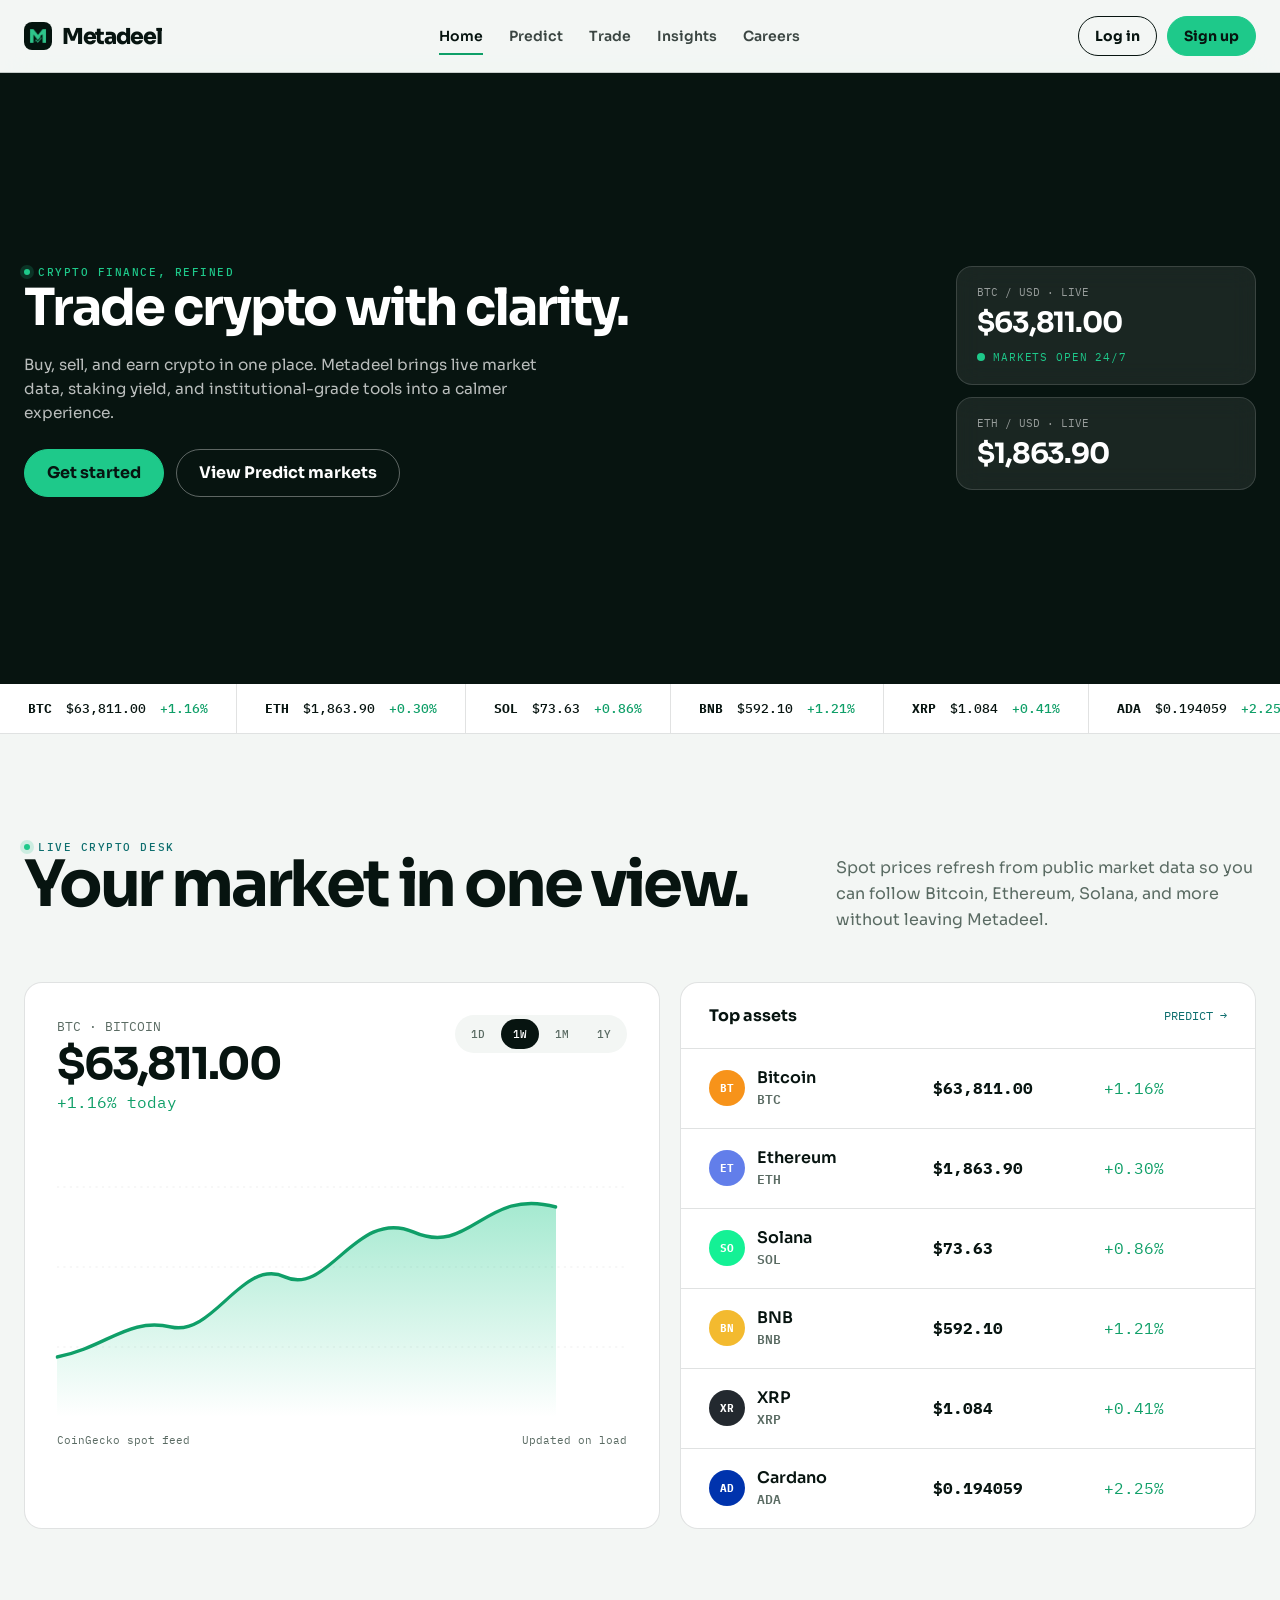
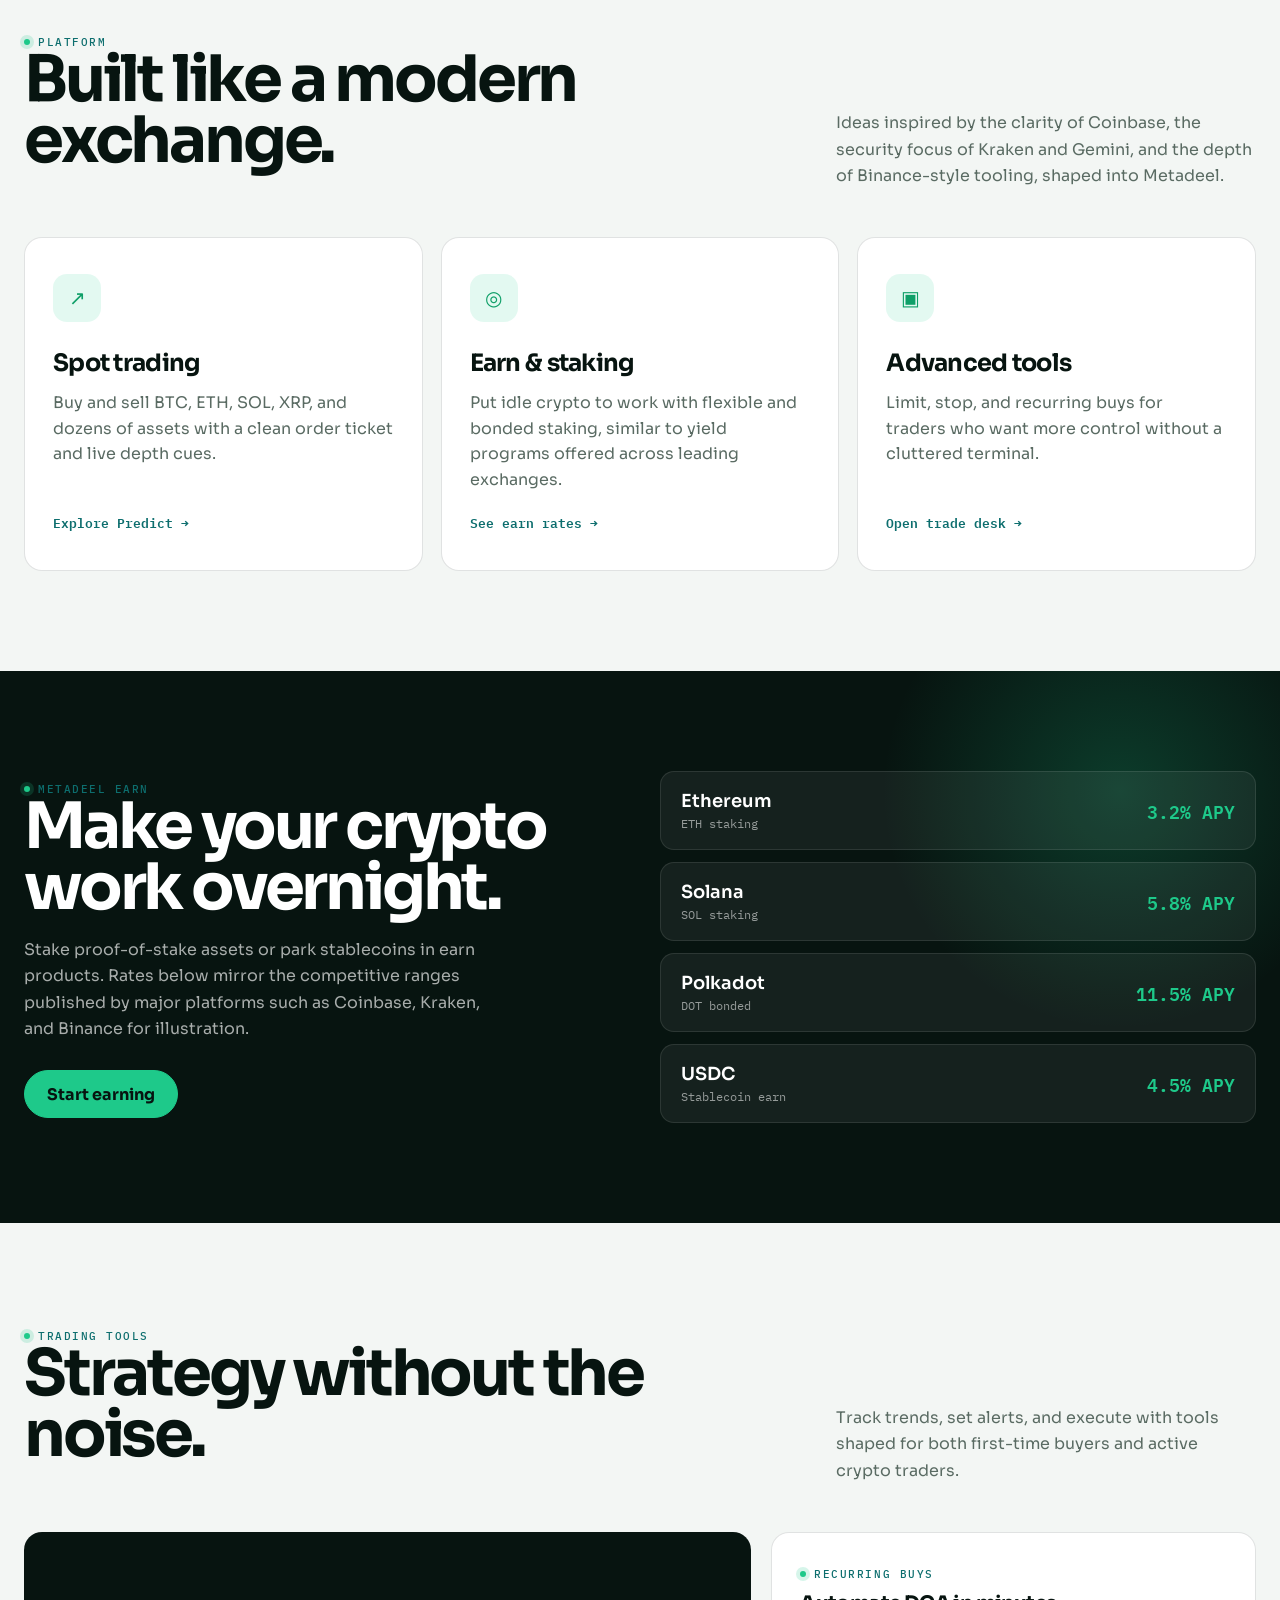
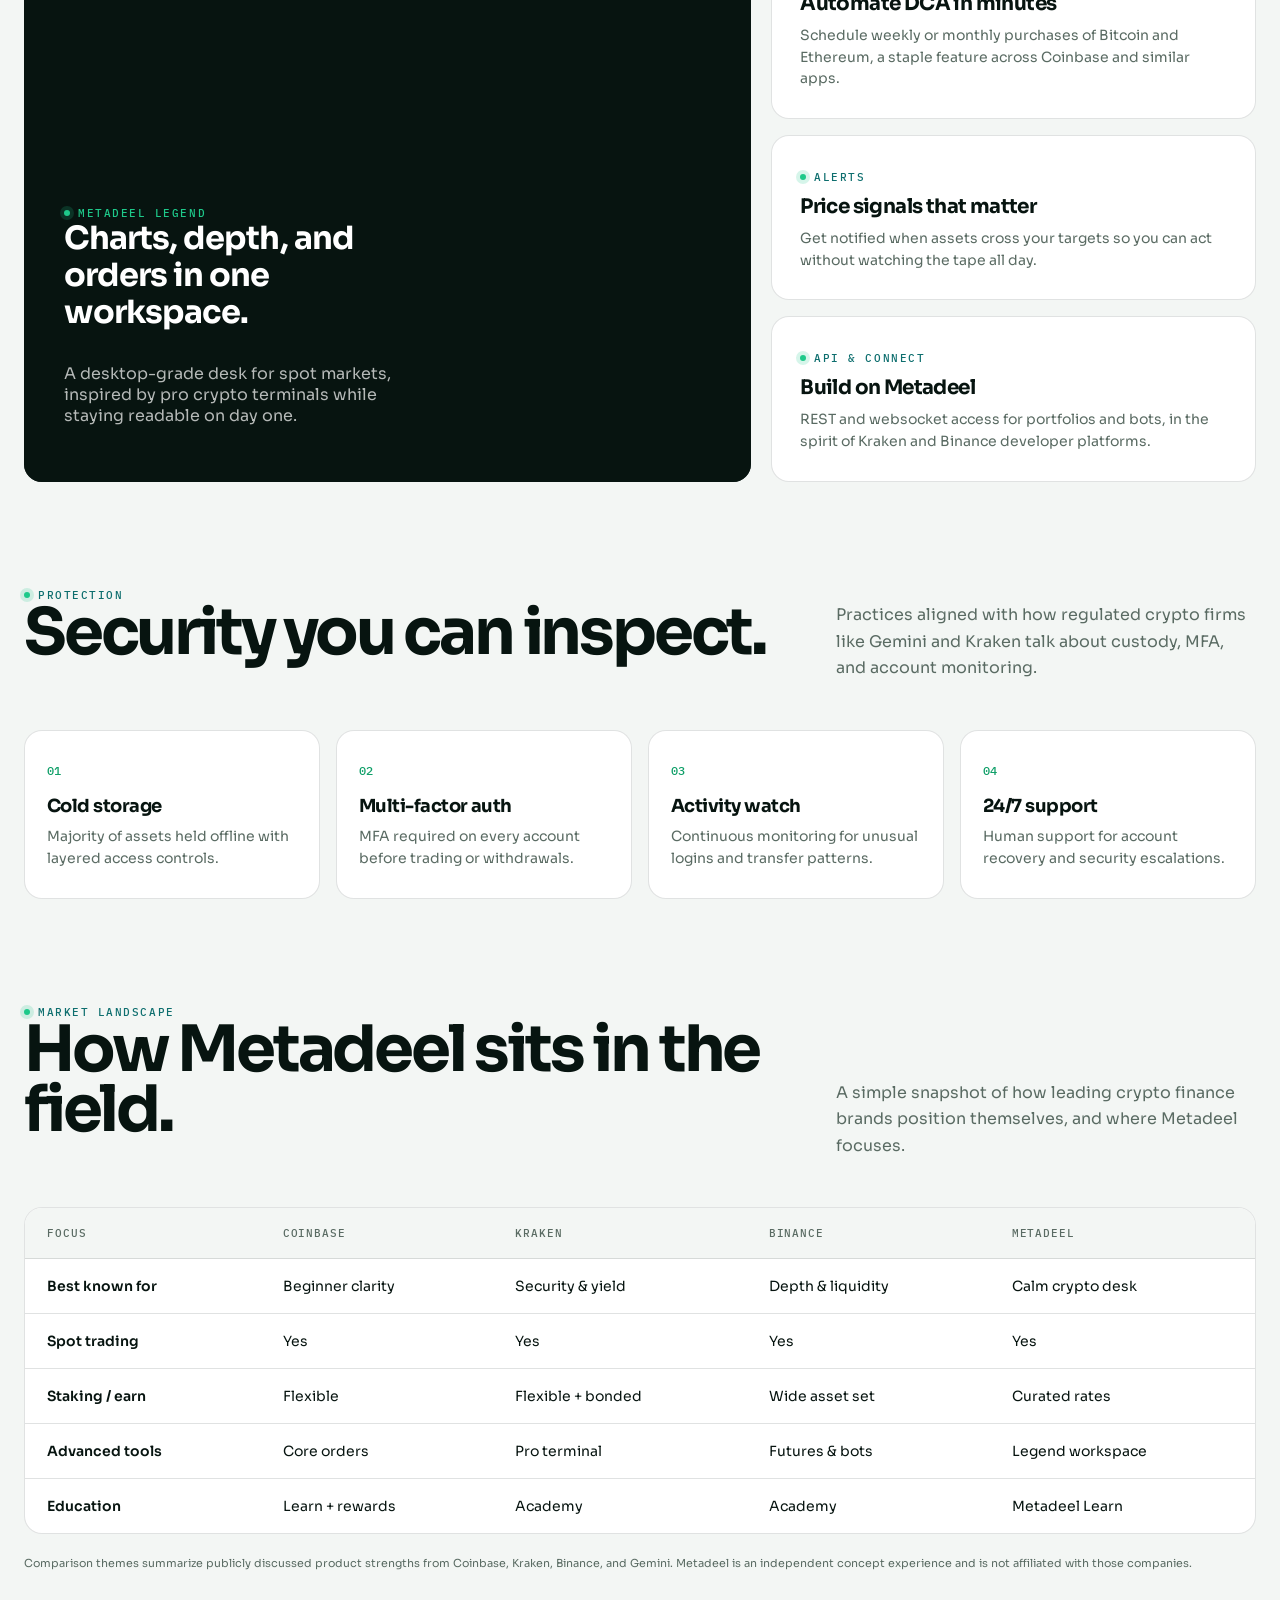
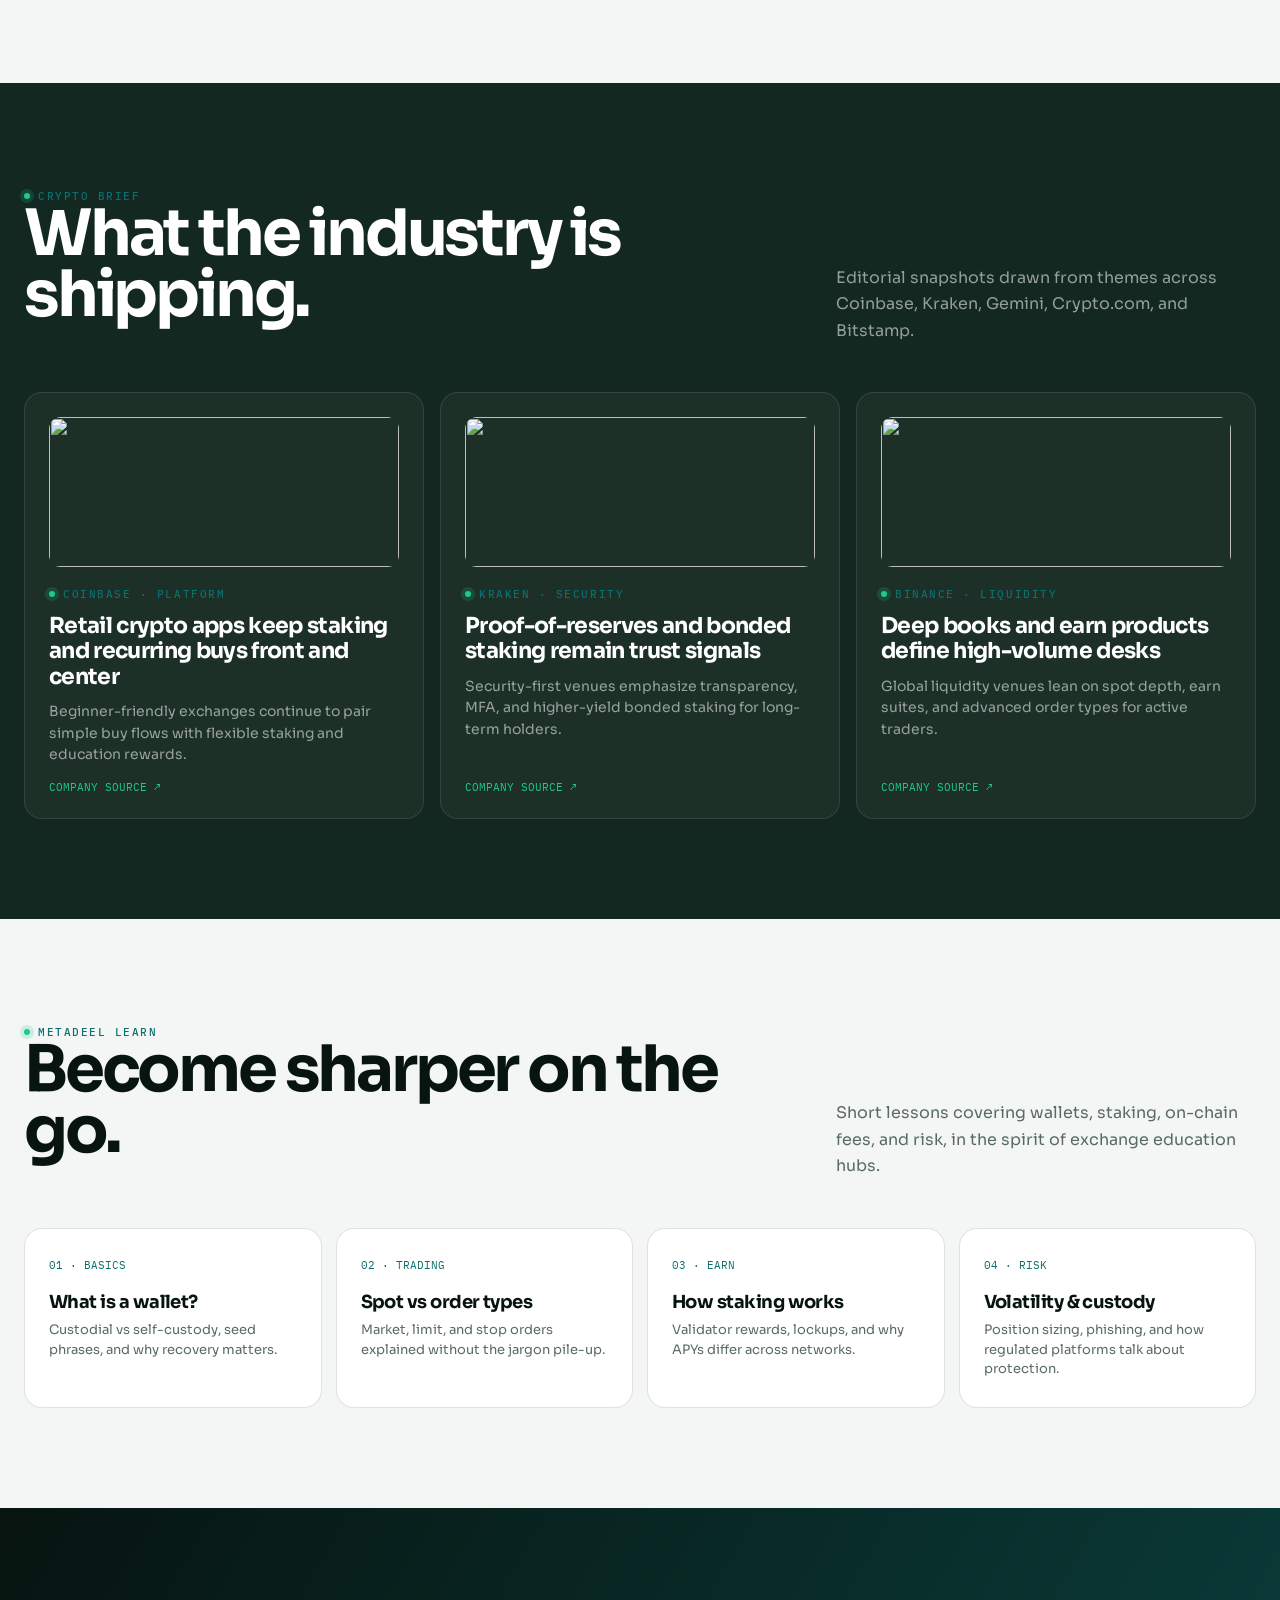
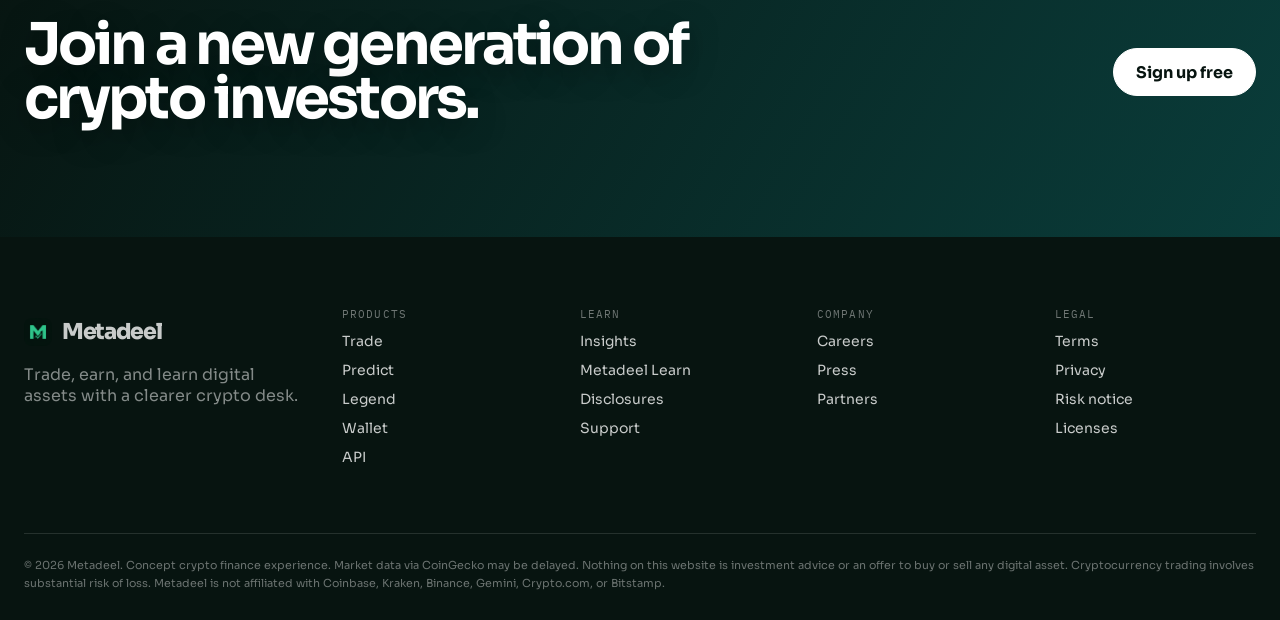
==== commit 8be3a7fa: "v1" ====
--- a/index.html
+++ b/index.html
@@ -36,8 +36,10 @@
     button, input, select { font: inherit; }
     a { color: inherit; text-decoration: none; }
     img { max-width: 100%; display: block; }
+    video { max-width: 100%; }
     .mono { font-family: "IBM Plex Mono", monospace; }
     .shell { width: min(1240px, calc(100% - 48px)); margin: auto; }
+    .split-2 > *, .tools-grid > *, .products > *, .band-grid > * { min-width: 0; }
     .eyebrow {
       display: inline-flex; align-items: center; gap: 8px;
       text-transform: uppercase; letter-spacing: .14em;
@@ -99,38 +101,57 @@
     @keyframes enter { from { opacity: 0; transform: translateY(10px); } }
 
     .hero {
-      min-height: calc(100vh - 72px);
-      display: grid; align-items: end;
-      position: relative; overflow: hidden;
-      background:
-        radial-gradient(ellipse 70% 55% at 78% 35%, rgba(30,201,138,.28), transparent 60%),
-        radial-gradient(ellipse 50% 40% at 15% 80%, rgba(13,110,110,.18), transparent 55%),
-        linear-gradient(160deg, #071410 0%, #0d2a22 45%, #12352c 100%);
+      min-height: clamp(520px, 68vh, 680px);
+      display: flex;
+      flex-direction: column;
+      justify-content: center;
+      position: relative;
+      overflow: hidden;
+      background: #071410;
       color: white;
     }
     .hero-copy {
       position: relative; z-index: 2;
-      padding: 12vh max(24px, calc((100vw - 1240px)/2)) 80px;
-      max-width: 760px;
+      box-sizing: border-box;
+      width: min(640px, calc(100% - 48px));
+      margin-left: max(24px, calc((100vw - 1240px) / 2));
+      margin-right: auto;
+      padding: 40px 0;
     }
     .hero .eyebrow { color: var(--mint); }
     .hero .eyebrow::before { background: var(--mint); }
-    .hero h1 { color: white; }
+    .hero h1 {
+      color: white;
+      font-size: clamp(34px, 4vw, 56px);
+      line-height: 1.08;
+      letter-spacing: -.04em;
+      margin-bottom: 18px;
+    }
     .hero p {
-      max-width: 520px; font-size: clamp(16px, 1.5vw, 19px);
-      line-height: 1.55; color: rgba(255,255,255,.72); margin-bottom: 28px;
+      max-width: 540px; font-size: clamp(15px, 1.2vw, 18px);
+      line-height: 1.55; color: rgba(255,255,255,.72); margin-bottom: 24px;
     }
     .hero-actions { display: flex; gap: 12px; flex-wrap: wrap; }
     .hero-visual {
-      position: absolute; inset: 0; pointer-events: none;
+      position: absolute; inset: 0; z-index: 0; overflow: hidden;
+      pointer-events: none;
+    }
+    .hero-visual-video {
+      position: absolute; inset: 0;
+      width: 100%; height: 100%;
+      object-fit: cover; object-position: center center;
+    }
+    .hero-visual::after {
+      content: ""; position: absolute; inset: 0; z-index: 1;
       background:
-        url("https://images.unsplash.com/photo-1639762681485-074b7f938ba0?auto=format&fit=crop&w=1800&q=80")
-        center/cover no-repeat;
-      opacity: .22; mix-blend-mode: luminosity;
+        linear-gradient(90deg, rgba(7,20,16,.82) 0%, rgba(7,20,16,.45) 48%, rgba(7,20,16,.28) 100%),
+        linear-gradient(180deg, rgba(7,20,16,.25) 0%, rgba(7,20,16,.45) 55%, rgba(7,20,16,.7) 100%);
     }
     .hero-stats {
-      position: absolute; z-index: 2; right: max(24px, calc((100vw - 1240px)/2));
-      bottom: 80px; display: grid; gap: 14px; width: min(340px, 40vw);
+      position: absolute; z-index: 2;
+      right: max(24px, calc((100vw - 1240px) / 2));
+      top: 50%; transform: translateY(-50%);
+      display: grid; gap: 12px; width: min(300px, 28vw);
     }
     .hero-stat {
       background: rgba(255,255,255,.08); border: 1px solid rgba(255,255,255,.14);
@@ -231,12 +252,21 @@
     .tools-grid { display: grid; grid-template-columns: 1.2fr .8fr; gap: 20px; }
     .tool-feature {
       padding: 40px; min-height: 360px; display: flex; flex-direction: column; justify-content: end;
-      background:
-        linear-gradient(180deg, transparent 20%, rgba(7,20,16,.85)),
-        url("https://images.unsplash.com/photo-1642790106117-e829e14bb061?auto=format&fit=crop&w=1400&q=80")
-        center/cover;
-      color: white; border-radius: var(--radius); position: relative;
-    }
+      background: #071410; color: white; border-radius: var(--radius);
+      position: relative; overflow: hidden; isolation: isolate;
+    }
+    .tool-feature-video {
+      position: absolute; inset: 0; z-index: 0;
+      width: 100%; height: 100%;
+      object-fit: cover; object-position: center;
+      pointer-events: none;
+    }
+    .tool-feature::after {
+      content: ""; position: absolute; inset: 0; z-index: 1;
+      background: linear-gradient(180deg, transparent 18%, rgba(7,20,16,.88));
+      pointer-events: none;
+    }
+    .tool-feature > *:not(video) { position: relative; z-index: 2; }
     .tool-feature h3 { font-size: 32px; max-width: 360px; }
     .tool-feature p { color: rgba(255,255,255,.7); max-width: 340px; }
     .tool-stack { display: grid; gap: 16px; }
@@ -288,24 +318,210 @@
     .learn-item p { margin: 0; color: var(--muted); font-size: 13px; line-height: 1.5; }
 
     .cta-band {
-      padding: 80px 0; background: linear-gradient(120deg, var(--mint-deep), var(--teal));
-      color: white;
-    }
-    .cta-band .shell { display: flex; align-items: center; justify-content: space-between; gap: 28px; }
-    .cta-band h2 { margin: 0; font-size: clamp(36px, 4.5vw, 60px); }
+      position: relative; overflow: hidden; padding: 110px 0; color: white;
+      background: #071410; isolation: isolate;
+    }
+    .cta-band-video {
+      position: absolute; inset: 0; z-index: 0; width: 100%; height: 100%;
+      object-fit: cover; pointer-events: none;
+    }
+    .cta-band::after {
+      content: ""; position: absolute; inset: 0; z-index: 1;
+      background: linear-gradient(120deg, rgba(7,20,16,.78), rgba(13,110,110,.45));
+    }
+    .cta-band .shell {
+      position: relative; z-index: 2;
+      display: flex; align-items: center; justify-content: space-between; gap: 28px;
+    }
+    .cta-band h2 { margin: 0; font-size: clamp(36px, 4.5vw, 60px); max-width: 720px; text-shadow: 0 8px 30px rgba(0,0,0,.35); }
 
     .page-hero { padding: 90px 0 60px; border-bottom: 1px solid var(--line); }
     .page-hero p { font-size: 18px; line-height: 1.6; max-width: 640px; color: var(--muted); }
+    .page-hero.predict-hero,
+    .page-hero.trade-hero {
+      position: relative; overflow: hidden; isolation: isolate;
+      padding: 110px 0 80px; border-bottom: 0; background: #071410; color: white;
+      min-height: clamp(420px, 52vh, 560px);
+      display: flex; align-items: center;
+    }
+    .predict-hero-video,
+    .trade-hero-video {
+      position: absolute; inset: 0; z-index: 0;
+      width: 100%; height: 100%;
+      object-fit: cover; object-position: center;
+      pointer-events: none;
+    }
+    .predict-hero::after,
+    .trade-hero::after {
+      content: ""; position: absolute; inset: 0; z-index: 1;
+      background:
+        linear-gradient(90deg, rgba(7,20,16,.88) 0%, rgba(7,20,16,.55) 55%, rgba(7,20,16,.35) 100%),
+        linear-gradient(180deg, rgba(7,20,16,.2), rgba(7,20,16,.55));
+    }
+    .predict-hero .shell,
+    .trade-hero .shell { position: relative; z-index: 2; width: min(1240px, calc(100% - 48px)); }
+    .predict-hero .eyebrow,
+    .trade-hero .eyebrow { color: var(--mint); }
+    .predict-hero .eyebrow::before,
+    .trade-hero .eyebrow::before { background: var(--mint); }
+    .predict-hero h1,
+    .trade-hero h1 { color: white; }
+    .predict-hero p,
+    .trade-hero p { color: rgba(255,255,255,.72); }
+    .trade-hero .button.ghost { border-color: rgba(255,255,255,.35); color: white; }
+    .predict-hero .predict-tag {
+      background: rgba(255,255,255,.08); border-color: rgba(255,255,255,.18); color: rgba(255,255,255,.78);
+    }
+    .predict-hero .predict-tag.active {
+      background: var(--mint); border-color: var(--mint); color: var(--ink);
+    }
     .markets-layout { display: grid; grid-template-columns: 1fr 320px; gap: 20px; padding: 48px 0 100px; }
     .market-table { background: var(--white); border: 1px solid var(--line); border-radius: var(--radius); overflow: hidden; }
     .market-head, .market-row {
-      display: grid; grid-template-columns: 1.4fr .8fr .7fr 1fr; gap: 12px;
+      display: grid; grid-template-columns: 1.6fr .7fr .7fr .9fr; gap: 12px;
       align-items: center; padding: 18px 22px;
     }
     .market-head { background: var(--paper); font: 11px "IBM Plex Mono", monospace; color: var(--muted); text-transform: uppercase; letter-spacing: .06em; }
-    .market-row { border-top: 1px solid var(--line); }
+    .market-row { border-top: 1px solid var(--line); transition: .2s; }
+    .market-row:hover { background: rgba(30,201,138,.05); }
     .market-row strong { display: block; }
     .market-row small { color: var(--muted); }
+    .predict-tags { display: flex; flex-wrap: wrap; gap: 8px; margin-top: 28px; }
+    .predict-tag {
+      border: 1px solid var(--line); background: var(--white); border-radius: 999px;
+      padding: 8px 14px; font: 500 12px "IBM Plex Mono", monospace; color: var(--muted);
+    }
+    .predict-tag.active { background: var(--ink); border-color: var(--ink); color: white; }
+    .predict-yes, .predict-no {
+      display: inline-flex; align-items: center; justify-content: center;
+      min-width: 72px; min-height: 36px; border-radius: 10px; font: 700 13px "IBM Plex Mono", monospace;
+    }
+    .predict-yes { background: rgba(15,159,104,.12); color: var(--up); }
+    .predict-no { background: rgba(214,69,61,.1); color: var(--down); }
+    .predict-features { display: grid; grid-template-columns: repeat(3, 1fr); gap: 16px; padding: 0 0 80px; }
+
+    .trade-split {
+      display: grid; grid-template-columns: 1.05fr .95fr; gap: 28px; align-items: center;
+      padding: 72px 0; border-bottom: 1px solid var(--line);
+    }
+    .trade-split.reverse { direction: rtl; }
+    .trade-split.reverse > * { direction: ltr; }
+    .trade-split h2 { margin-bottom: 14px; }
+    .trade-split p { color: var(--muted); line-height: 1.65; max-width: 520px; }
+    .trade-split .actions { display: flex; flex-wrap: wrap; gap: 12px; margin-top: 22px; }
+    .trade-media {
+      border-radius: var(--radius); overflow: hidden; min-height: 320px;
+      background: #0d2a22; position: relative;
+    }
+    .trade-media img,
+    .trade-media-video {
+      width: 100%; height: 100%; min-height: 320px; object-fit: cover;
+      object-position: center; display: block;
+    }
+    .trade-media-video {
+      position: absolute; inset: 0; min-height: 100%;
+    }
+    .trade-media.has-video { min-height: 360px; }
+    .trade-media.dark-panel {
+      background: linear-gradient(160deg, #0d2a22, #071410);
+      color: white; padding: 36px; display: flex; flex-direction: column; justify-content: end;
+      min-height: 360px;
+    }
+    .trade-media.dark-panel h3 { font-size: 28px; margin: 12px 0; }
+    .trade-media.dark-panel p { color: rgba(255,255,255,.62); margin: 0; }
+    .trade-media.illo {
+      background: #f3f6f4; padding: 28px; display: grid; place-items: center;
+      min-height: 360px;
+    }
+    .trade-media.illo picture,
+    .trade-media.illo img {
+      width: 100%; height: auto; min-height: 0; max-height: 320px; object-fit: contain;
+    }
+    .asset-tabs { display: flex; flex-wrap: wrap; gap: 10px; margin: 28px 0 18px; }
+    .asset-tab {
+      border: 1px solid var(--line); background: var(--white); border-radius: 999px;
+      padding: 10px 18px; font-weight: 700; cursor: pointer; transition: .2s;
+    }
+    .asset-tab.active { background: var(--ink); border-color: var(--ink); color: white; }
+    .asset-panel { display: none; }
+    .asset-panel.active { display: block; animation: enter .35s ease; }
+    .trade-band {
+      background: var(--ink); color: white; padding: 80px 0; position: relative; overflow: hidden;
+    }
+    .trade-band .shell { position: relative; z-index: 1; }
+    .trade-band p { color: rgba(255,255,255,.65); max-width: 560px; line-height: 1.65; }
+    .trade-band .actions { display: flex; flex-wrap: wrap; gap: 12px; margin-top: 24px; }
+    .gold-grid { display: grid; grid-template-columns: 1.1fr .9fr; gap: 20px; }
+    .gold-card {
+      position: relative; overflow: hidden; isolation: isolate;
+      background: #071410;
+      border: 1px solid rgba(30,201,138,.22); border-radius: var(--radius);
+      padding: 36px; color: white; min-height: 420px;
+      display: flex; flex-direction: column; justify-content: end;
+    }
+    .gold-card-bg {
+      position: absolute; inset: 0; z-index: 0;
+    }
+    .gold-card-bg picture,
+    .gold-card-bg img {
+      width: 100%; height: 100%; object-fit: cover; display: block;
+    }
+    .gold-card::after {
+      content: ""; position: absolute; inset: 0; z-index: 1;
+      background: linear-gradient(180deg, rgba(7,20,16,.25) 0%, rgba(7,20,16,.78) 55%, rgba(7,20,16,.92) 100%);
+    }
+    .gold-card > *:not(.gold-card-bg) { position: relative; z-index: 2; }
+    .gold-card h2 { margin-bottom: 12px; }
+    .gold-card p { color: rgba(255,255,255,.72); line-height: 1.6; }
+    .gold-perks { display: grid; gap: 12px; }
+    .gold-perk {
+      background: var(--white); border: 1px solid var(--line); border-radius: var(--radius);
+      padding: 22px 24px;
+    }
+    .gold-perk h3 { font-size: 18px; margin: 8px 0; }
+    .gold-perk p { margin: 0; color: var(--muted); font-size: 14px; line-height: 1.55; }
+    .gold-perk .mono { color: var(--mint-deep); font-size: 12px; }
+    .trade-cta {
+      text-align: center; padding: 90px 0 100px;
+    }
+    .trade-cta h2 { max-width: 720px; margin: 0 auto 24px; }
+    .link-quiet {
+      display: inline-block; margin-top: 14px; font: 500 12px "IBM Plex Mono", monospace;
+      color: var(--teal); text-decoration: underline; text-underline-offset: 3px;
+    }
+    .trade-band .link-quiet { color: var(--mint); }
+    .futures-perks { display: grid; grid-template-columns: repeat(3, 1fr); gap: 16px; }
+    .futures-perk {
+      background: var(--white); border: 1px solid var(--line); border-radius: var(--radius);
+      padding: 28px 24px; min-height: 220px;
+    }
+    .futures-perk h3 { font-size: 24px; margin: 12px 0; }
+    .futures-perk p { margin: 0; color: var(--muted); line-height: 1.55; font-size: 14px; }
+    .futures-perk .mono { color: var(--mint-deep); font-size: 12px; }
+    .futures-cats { display: flex; flex-wrap: wrap; gap: 8px; margin: 24px 0 18px; }
+    .futures-cat {
+      border: 1px solid var(--line); background: var(--white); border-radius: 999px;
+      padding: 9px 16px; font-weight: 700; cursor: pointer; font-size: 13px;
+    }
+    .futures-cat.active { background: var(--ink); border-color: var(--ink); color: white; }
+    .futures-table-wrap {
+      overflow-x: auto; border: 1px solid var(--line); border-radius: var(--radius);
+      background: var(--white); -webkit-overflow-scrolling: touch;
+    }
+    .futures-table { width: 100%; border-collapse: collapse; min-width: 780px; }
+    .futures-table th, .futures-table td {
+      padding: 16px 18px; text-align: left; border-bottom: 1px solid var(--line); font-size: 14px;
+    }
+    .futures-table th {
+      font: 500 11px "IBM Plex Mono", monospace; text-transform: uppercase;
+      letter-spacing: .06em; color: var(--muted); background: var(--paper);
+    }
+    .futures-table tr:last-child td { border-bottom: 0; }
+    .futures-table td:first-child { font-weight: 700; font-family: "IBM Plex Mono", monospace; color: var(--mint-deep); }
+    .futures-note {
+      margin-top: 18px; padding: 14px 16px; border-radius: 12px;
+      background: rgba(30,201,138,.08); color: var(--ink-soft); font-size: 13px; line-height: 1.5;
+    }
     .spark { width: 100%; height: 32px; }
     .spark polyline { fill: none; stroke: var(--mint-deep); stroke-width: 2; }
     .watch-card { padding: 26px; position: sticky; top: 96px; height: fit-content; }
@@ -338,12 +554,20 @@
     .career-content p { max-width: 580px; font-size: 18px; line-height: 1.6; color: rgba(255,255,255,.72); }
     .jobs { display: grid; grid-template-columns: 340px 1fr; gap: 60px; }
     .job {
-      display: grid; grid-template-columns: 1fr auto; gap: 18px; padding: 26px 0;
-      border-top: 1px solid var(--line);
+      display: grid; grid-template-columns: 1fr auto; gap: 18px; align-items: center;
+      padding: 26px 0; width: 100%;
+      background: none; border: 0; border-top: 1px solid var(--line); text-align: left; cursor: pointer;
+      color: inherit; font: inherit;
     }
     .job:last-child { border-bottom: 1px solid var(--line); }
     .job h3 { font-size: 22px; margin-bottom: 6px; }
     .job p { color: var(--muted); margin: 0; }
+    .job-apply {
+      display: inline-flex; align-items: center; gap: 10px;
+    }
+    .job-apply .label {
+      font: 700 12px "IBM Plex Mono", monospace; text-transform: uppercase; letter-spacing: .06em;
+    }
     .arrow {
       width: 42px; height: 42px; border: 1px solid var(--ink); border-radius: 50%;
       display: grid; place-items: center; transition: .2s;
@@ -372,6 +596,44 @@
     .modal {
       width: min(440px, 100%); background: var(--white); border-radius: 22px;
       padding: 34px 30px; box-shadow: var(--shadow); position: relative; animation: enter .3s ease;
+      max-height: calc(100vh - 40px); overflow-y: auto;
+    }
+    .modal.apply-modal { width: min(520px, 100%); }
+    .captcha-box {
+      display: flex; align-items: center; justify-content: space-between; gap: 12px;
+      padding: 12px 14px; border-radius: 12px; background: var(--paper); border: 1px solid var(--line);
+      margin-bottom: 14px;
+    }
+    .captcha-box strong {
+      font: 700 18px "IBM Plex Mono", monospace; letter-spacing: .04em;
+    }
+    .captcha-refresh {
+      border: 0; background: transparent; color: var(--teal); font: 600 12px "IBM Plex Mono", monospace;
+      cursor: pointer; text-decoration: underline; text-underline-offset: 2px;
+    }
+    .auth-divider {
+      display: flex; align-items: center; gap: 12px; margin: 18px 0 14px;
+      color: var(--muted); font: 500 11px "IBM Plex Mono", monospace; text-transform: uppercase; letter-spacing: .08em;
+    }
+    .auth-divider::before, .auth-divider::after {
+      content: ""; flex: 1; height: 1px; background: var(--line);
+    }
+    .social-auth { display: grid; gap: 10px; }
+    .social-btn {
+      width: 100%; min-height: 48px; border-radius: 12px; border: 1px solid var(--line);
+      background: var(--white); color: var(--ink); font-weight: 700; cursor: pointer;
+      display: inline-flex; align-items: center; justify-content: center; gap: 10px;
+      transition: .2s;
+    }
+    .social-btn:hover:not(:disabled) { transform: translateY(-1px); box-shadow: 0 8px 18px rgba(7,20,16,.08); }
+    .social-btn:disabled {
+      opacity: .45; cursor: not-allowed; transform: none; box-shadow: none;
+    }
+    .social-btn .brand-icon {
+      width: 18px; height: 18px; display: grid; place-items: center; font-size: 14px; font-weight: 800;
+    }
+    .social-hint {
+      margin: 8px 0 0; font-size: 12px; color: var(--muted); text-align: center; line-height: 1.45;
     }
     .modal h2 { font-size: 32px; margin-bottom: 8px; }
     .modal .sub { color: var(--muted); margin-bottom: 24px; font-size: 14px; line-height: 1.5; }
@@ -400,38 +662,189 @@
 
     .disclaimer { font-size: 11px; line-height: 1.65; color: var(--muted); padding: 20px 0 0; }
 
-    @media (max-width: 980px) {
+    .nav-mobile-auth { display: none; }
+
+    @media (max-width: 1200px) {
+      .nav-links { gap: 18px; font-size: 13px; }
+      .hero-stats { width: min(280px, 34vw); }
+      .hero-stat strong { font-size: 22px; }
+      .footer-grid { grid-template-columns: 1.2fr repeat(2, 1fr); gap: 28px; }
+    }
+
+    @media (max-width: 1100px) {
+      .shell { width: min(100% - 32px, 1240px); }
+      nav { gap: 12px; }
+      .nav-links {
+        position: fixed; left: 0; right: 0; top: 72px; z-index: 45;
+        background: rgba(243, 246, 244, .98); backdrop-filter: blur(16px);
+        padding: 18px 20px 24px; flex-direction: column; align-items: stretch; gap: 0;
+        max-height: calc(100vh - 72px); overflow-y: auto;
+        border-bottom: 1px solid var(--line);
+        transform: translateY(-120%); opacity: 0; pointer-events: none;
+        transition: .28s ease; visibility: hidden;
+      }
+      .nav-links.open {
+        transform: none; opacity: 1; pointer-events: auto; visibility: visible;
+      }
+      .nav-links a {
+        padding: 14px 8px; border-bottom: 1px solid var(--line); opacity: 1;
+      }
+      .nav-links a.active::after { display: none; }
+      .nav-links a.active { color: var(--mint-deep); }
+      .nav-mobile-auth {
+        display: grid; grid-template-columns: 1fr 1fr; gap: 10px; padding-top: 16px;
+      }
+      .nav-auth .button.ghost,
+      .nav-auth .button.mint { display: none; }
+      .menu { display: block; }
+      .user-chip span:last-child { max-width: 72px; overflow: hidden; text-overflow: ellipsis; white-space: nowrap; }
+
+      .hero {
+        min-height: clamp(560px, 78vh, 720px);
+        justify-content: flex-start;
+      }
+      .hero-copy {
+        width: min(100% - 48px, 1240px);
+        margin-left: 24px;
+        margin-right: 24px;
+        padding: 72px 0 24px;
+      }
+      .hero h1 { font-size: clamp(32px, 7vw, 44px); }
+      .hero-stats {
+        position: relative; right: auto; top: auto; transform: none;
+        width: auto; max-width: none;
+        margin: 0 24px 40px;
+        padding: 0; z-index: 2;
+        grid-template-columns: 1fr 1fr;
+      }
+      .hero-visual::after {
+        background:
+          linear-gradient(180deg, rgba(7,20,16,.55) 0%, rgba(7,20,16,.72) 45%, rgba(7,20,16,.88) 100%);
+      }
+
+      .split-2,
+      .band-grid,
+      .tools-grid,
+      .company-story,
+      .markets-layout,
+      .jobs,
+      .predict-features,
+      .futures-perks { grid-template-columns: 1fr; }
+      .trade-split,
+      .gold-grid { grid-template-columns: 1fr; }
+      .trade-split.reverse { direction: ltr; }
+
+      .products { grid-template-columns: repeat(3, 1fr); }
+      .protect { grid-template-columns: 1fr 1fr; }
+      .news-grid { grid-template-columns: 1fr 1fr; }
+      .learn-strip { grid-template-columns: 1fr 1fr; }
+      .values { grid-template-columns: 1fr; }
+      .footer-grid { grid-template-columns: 1fr 1fr; }
+
+      .section-head { display: block; }
+      .section-head p { margin-top: 14px; max-width: none; }
+      .watch-card { position: static; }
+      .company-story { min-height: 0; }
+      .company-story img { min-height: 280px; max-height: 420px; }
+      .tool-feature { min-height: 320px; }
+      .cta-band { padding: 80px 0; }
+      .cta-band .shell { display: flex; flex-direction: column; align-items: flex-start; }
+      .cta-band .button { margin-top: 8px; }
+      .career-hero { min-height: 560px; }
+      .jobs { gap: 28px; }
+      .band { padding: 72px 0; }
+      .page-hero { padding: 64px 0 40px; }
+      .page-hero.predict-hero,
+      .page-hero.trade-hero { padding: 88px 0 64px; min-height: clamp(380px, 48vh, 520px); }
+      .markets-layout { padding: 32px 0 72px; }
+    }
+
+    @media (max-width: 900px) {
+      .products { grid-template-columns: 1fr; }
+    }
+
+    @media (max-width: 768px) {
       .shell { width: min(100% - 28px, 1240px); }
-      .nav-links {
-        position: fixed; left: 0; right: 0; top: 72px; background: var(--paper);
-        padding: 22px; flex-direction: column; align-items: start;
-        transform: translateY(-160%); transition: .3s; border-bottom: 1px solid var(--line);
+      .section { padding: 72px 0; }
+      h1 { font-size: clamp(36px, 10vw, 52px); line-height: 1.02; }
+      h2 { font-size: clamp(28px, 7vw, 42px); line-height: 1.05; }
+      .news-grid,
+      .protect,
+      .learn-strip { grid-template-columns: 1fr; }
+
+      .panel-pad { padding: 22px; }
+      .chart-top { flex-direction: column; align-items: stretch; }
+      .chart-price { font-size: 34px; }
+      .range { width: fit-content; flex-wrap: wrap; }
+      .chart-wrap { height: 200px; }
+      .asset-row { padding: 16px 18px; grid-template-columns: 1.4fr .8fr; }
+      .asset-row > :nth-child(2) { display: none; }
+
+      .hero-copy { margin-left: 20px; margin-right: 20px; padding: 64px 0 20px; }
+      .hero-stats { margin: 0 20px 36px; grid-template-columns: 1fr; }
+      .hero-actions { width: 100%; }
+      .hero-actions .button { flex: 1 1 100%; }
+      .hero-stat strong { font-size: 26px; }
+
+      .ticker-item { padding: 14px 18px; font-size: 12px; }
+      .product { min-height: 0; padding: 28px 22px; }
+      .tool-feature { padding: 28px 22px; min-height: 280px; }
+      .tool-feature h3 { font-size: 26px; max-width: none; }
+      .tool-feature p { max-width: none; }
+      .tool-card { padding: 22px; }
+      .news-card { min-height: 0; }
+      .compare th, .compare td { padding: 14px 14px; font-size: 13px; }
+      .market-head, .market-row {
+        grid-template-columns: 1.4fr .7fr .7fr; padding: 14px 14px;
       }
-      .nav-links.open { transform: none; }
-      .menu { display: block; }
-      .nav-auth .button.ghost { display: none; }
-      .hero-stats { display: none; }
-      .hero-copy { padding: 100px 24px 70px; max-width: none; }
-      .split-2, .products, .band-grid, .tools-grid, .protect, .news-grid,
-      .learn-strip, .company-story, .values, .markets-layout, .jobs, .footer-grid {
-        grid-template-columns: 1fr;
-      }
-      .protect, .learn-strip, .products { grid-template-columns: 1fr 1fr; }
-      .section-head { display: block; }
-      .section-head p { margin-top: 14px; }
-      .watch-card { position: static; }
-      .cta-band .shell { display: block; }
-      .cta-band .button { margin-top: 22px; }
-    }
-    @media (max-width: 560px) {
-      h1 { font-size: 44px; }
-      .section { padding: 72px 0; }
-      .protect, .learn-strip, .products { grid-template-columns: 1fr; }
-      .market-head, .market-row { grid-template-columns: 1.2fr .8fr .7fr; }
-      .market-row .spark, .market-head > :last-child { display: none; }
+      .market-row > :last-child,
+      .market-head > :last-child { display: none; }
+      .story-copy { padding: 48px 28px; }
+      .value { min-height: 0; }
+      .value h3 { margin-top: 28px; }
+      .career-hero { min-height: 480px; }
+      .career-content { padding-bottom: 48px; }
+      .career-content p { font-size: 16px; }
+      .job { gap: 12px; padding: 22px 0; }
+      .job h3 { font-size: 18px; }
+      .cta-band { padding: 64px 0; }
+      .cta-band h2 { font-size: clamp(28px, 8vw, 40px); }
+      .modal { padding: 28px 22px; border-radius: 18px; }
+      .modal h2 { font-size: 26px; }
+      .toast { left: 16px; right: 16px; bottom: 16px; max-width: none; }
+      .footer-grid { gap: 24px; padding-bottom: 40px; }
+      .band-grid { gap: 28px; }
+      .earn-row { gap: 12px; flex-wrap: wrap; }
+      .page-hero p { font-size: 16px; }
+    }
+
+    @media (max-width: 480px) {
+      .shell { width: min(100% - 24px, 1240px); }
+      .brand { font-size: 18px; gap: 8px; }
+      .brand-mark { width: 24px; height: 24px; border-radius: 6px; }
+      .button.small { min-height: 36px; padding: 0 12px; font-size: 13px; }
+      .section { padding: 56px 0; }
+      .panel-pad { padding: 18px; }
+      .chart-price { font-size: 28px; }
+      .chart-note { flex-direction: column; gap: 6px; }
       .asset-row { grid-template-columns: 1fr auto; }
-      .asset-row > :nth-child(2) { display: none; }
-      .footer-grid { grid-template-columns: 1fr 1fr; }
+      .coin-dot { width: 30px; height: 30px; font-size: 10px; }
+      .footer-grid { grid-template-columns: 1fr; }
+      .nav-mobile-auth { grid-template-columns: 1fr; }
+      .company-story img { min-height: 220px; max-height: 300px; }
+      .hero-copy h1 { word-break: break-word; }
+      .user-chip { padding: 6px 8px; gap: 6px; font-size: 12px; }
+      .user-chip span:last-child { display: none; }
+      .market-head, .market-row { grid-template-columns: 1fr auto auto; font-size: 13px; }
+      .predict-yes, .predict-no { min-width: 58px; min-height: 32px; font-size: 12px; }
+      .predict-tags { gap: 6px; }
+      .predict-tag { padding: 7px 11px; font-size: 11px; }
+    }
+
+    @media (prefers-reduced-motion: reduce) {
+      html { scroll-behavior: auto; }
+      .page, .modal, .line, .ticker-track, .pulse { animation: none !important; }
+      .ticker-track { transform: none; }
     }
   </style>
 </head>
@@ -441,12 +854,14 @@
       <a class="brand" href="#home" aria-label="Metadeel home"><img class="brand-mark" src="favicon.png" alt="Metadeel">Metadeel</a>
       <div class="nav-links" id="navLinks">
         <a href="#home">Home</a>
-        <a href="#markets">Markets</a>
+        <a href="#predict">Predict</a>
         <a href="#trade">Trade</a>
-        <a href="#earn">Earn</a>
         <a href="#insights">Insights</a>
-        <a href="#company">Company</a>
         <a href="#careers">Careers</a>
+        <div class="nav-mobile-auth">
+          <button type="button" class="button ghost" data-open-auth="login">Log in</button>
+          <button type="button" class="button mint" data-open-auth="signup">Sign up</button>
+        </div>
       </div>
       <div class="nav-auth">
         <div class="user-chip" id="userChip">
@@ -456,21 +871,23 @@
         <button type="button" class="button ghost small" id="loginBtn">Log in</button>
         <button type="button" class="button mint small" id="signupBtn">Sign up</button>
         <button type="button" class="button small" id="logoutBtn" style="display:none">Log out</button>
-        <button class="menu" id="menu" aria-label="Open menu">☰</button>
+        <button class="menu" id="menu" aria-label="Open menu" aria-expanded="false" aria-controls="navLinks">☰</button>
       </div>
     </nav>
   </header>
 
   <main class="page" data-page="home">
     <section class="hero">
-      <div class="hero-visual" aria-hidden="true"></div>
+      <div class="hero-visual" aria-hidden="true">
+        <video id="heroVisualVideo" class="hero-visual-video" aria-label="company-visual" data-testid="hero-video" autoplay muted loop playsinline preload="auto"></video>
+      </div>
       <div class="hero-copy">
         <span class="eyebrow">Crypto finance, refined</span>
-        <h1>Trade digital assets with clarity.</h1>
+        <h1>Trade crypto with clarity.</h1>
         <p>Buy, sell, and earn crypto in one place. Metadeel brings live market data, staking yield, and institutional-grade tools into a calmer experience.</p>
         <div class="hero-actions">
           <button type="button" class="button mint" id="heroSignup">Get started</button>
-          <a class="button ghost-light" href="#markets">View live markets</a>
+          <a class="button ghost-light" href="#predict">View Predict markets</a>
         </div>
       </div>
       <div class="hero-stats">
@@ -530,7 +947,7 @@
           <div class="panel">
             <div style="padding:22px 28px;border-bottom:1px solid var(--line);display:flex;justify-content:space-between;align-items:center">
               <strong>Top assets</strong>
-              <a href="#markets" class="mono" style="font-size:12px;color:var(--teal)">FULL LIST →</a>
+              <a href="#predict" class="mono" style="font-size:12px;color:var(--teal)">PREDICT →</a>
             </div>
             <div class="asset-list" id="topAssets"></div>
           </div>
@@ -552,13 +969,13 @@
             <div class="product-icon">↗</div>
             <h3>Spot trading</h3>
             <p>Buy and sell BTC, ETH, SOL, XRP, and dozens of assets with a clean order ticket and live depth cues.</p>
-            <a href="#markets">Explore markets →</a>
+            <a href="#predict">Explore Predict →</a>
           </article>
           <article class="product">
             <div class="product-icon">◎</div>
             <h3>Earn & staking</h3>
             <p>Put idle crypto to work with flexible and bonded staking, similar to yield programs offered across leading exchanges.</p>
-            <a href="#earn">See earn rates →</a>
+            <a href="#home">See earn rates →</a>
           </article>
           <article class="product">
             <div class="product-icon">▣</div>
@@ -600,6 +1017,7 @@
         </div>
         <div class="tools-grid">
           <div class="tool-feature">
+            <video id="toolFeatureVideo" class="tool-feature-video" aria-label="Strategies" data-testid="strategies-video" autoplay muted loop playsinline preload="auto"></video>
             <span class="eyebrow" style="color:var(--mint)">Metadeel Legend</span>
             <h3>Charts, depth, and orders in one workspace.</h3>
             <p>A desktop-grade desk for spot markets, inspired by pro crypto terminals while staying readable on day one.</p>
@@ -738,45 +1156,258 @@
     </section>
   </main>
 
-  <main class="page" data-page="markets">
-    <section class="page-hero shell">
-      <span class="eyebrow">Markets</span>
-      <h1>Live crypto prices.</h1>
-      <p>Spot USD prices and 24-hour changes from CoinGecko. Data refreshes when you load the page. Not investment advice.</p>
+  <main class="page" data-page="predict">
+    <section class="page-hero predict-hero">
+      <video id="predictHeroVideo" class="predict-hero-video" aria-label="Supercharge your next move" data-testid="predict-hero-video" autoplay muted loop playsinline preload="auto"></video>
+      <div class="shell">
+        <span class="eyebrow">Metadeel Predict</span>
+        <h1>Trade what happens next.</h1>
+        <p>Binary Yes / No event contracts on crypto, economics, sports, and culture. Prices move with the crowd, settle at $1 if you are right, or $0 if you are wrong.</p>
+        <div class="predict-tags" id="predictTags">
+          <button type="button" class="predict-tag active" data-filter="all">All</button>
+          <button type="button" class="predict-tag" data-filter="Crypto">Crypto</button>
+          <button type="button" class="predict-tag" data-filter="Economics">Economics</button>
+          <button type="button" class="predict-tag" data-filter="Sports">Sports</button>
+          <button type="button" class="predict-tag" data-filter="Politics">Politics</button>
+          <button type="button" class="predict-tag" data-filter="Culture">Culture</button>
+        </div>
+      </div>
     </section>
     <section class="shell markets-layout">
       <div class="market-table">
-        <div class="market-head"><span>Asset</span><span>Price</span><span>24h</span><span>Shape</span></div>
+        <div class="market-head"><span>Event</span><span>Yes</span><span>No</span><span>Volume</span></div>
         <div id="marketTable"></div>
       </div>
       <aside class="panel watch-card">
-        <span class="eyebrow">Calendar</span>
-        <h3 style="font-size:26px;margin:18px 0 8px">On the radar</h3>
+        <span class="eyebrow">How Predict works</span>
+        <h3 style="font-size:26px;margin:18px 0 8px">Simple odds, clear payout</h3>
         <div id="events"></div>
+        <p class="disclaimer" style="padding-top:12px">Illustrative demo contracts only. Event contracts involve risk of loss and are not available in all regions.</p>
       </aside>
     </section>
+    <section class="shell predict-features">
+      <article class="product">
+        <div class="product-icon">Y/N</div>
+        <h3>Binary contracts</h3>
+        <p>Buy Yes or No on an outcome. Correct contracts settle at $1. Incorrect contracts settle at $0.</p>
+      </article>
+      <article class="product">
+        <div class="product-icon">⇄</div>
+        <h3>Exit early</h3>
+        <p>Sell before the event ends at the live market price to lock a gain or cut a loss.</p>
+      </article>
+      <article class="product">
+        <div class="product-icon">▣</div>
+        <h3>Limit orders</h3>
+        <p>Place dollar or contract limits with IOC or longer-dated GTD style behavior in the full product.</p>
+      </article>
+    </section>
   </main>
 
   <main class="page" data-page="trade">
-    <section class="page-hero shell">
-      <span class="eyebrow">Trade</span>
-      <h1>All in one crypto desk.</h1>
-      <p>Spot markets, recurring buys, and charting in a single workspace. Sign up to save watchlists and paper-trade flows in this demo.</p>
-      <div style="margin-top:24px;display:flex;gap:12px;flex-wrap:wrap">
-        <button type="button" class="button mint" data-open-auth="signup">Create account</button>
-        <a class="button ghost" href="#markets">Browse assets</a>
-      </div>
-    </section>
-    <section class="section shell">
-      <div class="products">
-        <article class="product"><div class="product-icon">₿</div><h3>Instant buy</h3><p>Purchase crypto with as little as $1 of purchasing power once funding is connected.</p></article>
-        <article class="product"><div class="product-icon">⇄</div><h3>Convert</h3><p>Swap between major pairs without leaving your portfolio view.</p></article>
-        <article class="product"><div class="product-icon">⏱</div><h3>Recurring</h3><p>Automate dollar-cost averaging across BTC, ETH, and SOL.</p></article>
-      </div>
+    <section class="page-hero trade-hero">
+      <video id="tradeHeroVideo" class="trade-hero-video" aria-label="See how the markets are moving. Day or night." data-testid="trade-hero-video" autoplay muted loop playsinline preload="auto">
+        <source src="https://videos.ctfassets.net/ilblxxee70tt/3oVPID0mhydPZjMlfI2jaV/f434aef9538c97cd079b700053aa68a3/Robinhood_Bats_SH04_JetEnginePre_3240x2025_1__1_.webm" type="video/webm">
+      </video>
+      <div class="shell">
+        <span class="eyebrow">Trade</span>
+        <h1>Advanced trading tools, now on desktop and mobile.</h1>
+        <p>Charts powered by Metadeel Legend are available across desktop and mobile, so you can build a strategy and manage risk wherever you are.</p>
+        <div style="margin-top:24px;display:flex;gap:12px;flex-wrap:wrap">
+          <button type="button" class="button mint" data-open-auth="signup">Get started</button>
+          <a class="button ghost" href="#predict">Open Predict</a>
+        </div>
+      </div>
+    </section>
+
+    <section class="section shell" style="padding-top:48px;padding-bottom:24px">
+      <div class="section-head">
+        <div>
+          <span class="eyebrow">Asset desk</span>
+          <h2>Your favorite assets. One place.</h2>
+        </div>
+        <p>Switch between options, crypto, futures, and stocks without leaving the Metadeel trade workspace.</p>
+      </div>
+      <div class="asset-tabs" id="assetTabs">
+        <button type="button" class="asset-tab active" data-asset="options">Options</button>
+        <button type="button" class="asset-tab" data-asset="crypto">Crypto</button>
+        <button type="button" class="asset-tab" data-asset="futures">Futures</button>
+        <button type="button" class="asset-tab" data-asset="stocks">Stocks</button>
+      </div>
+      <div class="asset-panel active" data-asset-panel="options">
+        <div class="trade-split" style="border:0;padding:24px 0 0">
+          <div>
+            <h3 style="font-size:28px;margin-bottom:12px">Upgrade your options</h3>
+            <p>Level up options trading with thoughtfully designed tools like simulated returns, a strategy builder for single- or multi-leg trades, and a streamlined options chain.</p>
+            <div class="actions">
+              <button type="button" class="button" data-open-auth="signup">Upgrade your options</button>
+            </div>
+            <a class="link-quiet" href="#home">Disclosures</a>
+            <p class="disclaimer">On stock and ETF options, index options may carry a contract fee. Other fees may apply. Options are risky and are not suitable for all investors.</p>
+          </div>
+          <div class="trade-media illo">
+            <picture>
+              <source srcset="https://images.ctfassets.net/ilblxxee70tt/kLDGbtU7McSCOPcXRMawF/afe62e0f4f46087a2573eb45d66f82a5/web_illo_options_builder.svg">
+              <img alt="Strategy Builder" src="https://images.ctfassets.net/ilblxxee70tt/kLDGbtU7McSCOPcXRMawF/afe62e0f4f46087a2573eb45d66f82a5/web_illo_options_builder.svg">
+            </picture>
+          </div>
+        </div>
+      </div>
+      <div class="asset-panel" data-asset-panel="crypto">
+        <div class="trade-split" style="border:0;padding:24px 0 0">
+          <div>
+            <h3 style="font-size:28px;margin-bottom:12px">Trade crypto day or night</h3>
+            <p>Buy, sell, and convert BTC, ETH, SOL, and more with as little as $1. Spot tickets, recurring buys, and depth cues stay in one calm desk.</p>
+            <div class="actions">
+              <a class="button" href="#home">Open crypto desk</a>
+            </div>
+            <p class="disclaimer">Crypto trading involves substantial risk of loss and is not available in all regions. Cryptocurrency is not FDIC or SIPC protected.</p>
+          </div>
+          <div class="trade-media">
+            <img src="https://images.unsplash.com/photo-1518546305927-5a555bb7020d?auto=format&fit=crop&w=1200&q=80" alt="Crypto trading visual">
+          </div>
+        </div>
+      </div>
+      <div class="asset-panel" data-asset-panel="futures">
+        <div class="trade-split" style="border:0;padding:24px 0 0">
+          <div>
+            <h3 style="font-size:28px;margin-bottom:12px">Futures with clearer controls</h3>
+            <p>Express directional views with listed futures contracts, ladder-friendly tickets, and risk labels that stay visible before you send an order.</p>
+            <div class="actions">
+              <button type="button" class="button" data-open-auth="signup">Explore futures</button>
+            </div>
+            <p class="disclaimer">Futures trading is speculative and can involve losses that exceed deposits. Demo content only.</p>
+          </div>
+          <div class="trade-media dark-panel">
+            <span class="eyebrow" style="color:var(--mint)">Contract desk</span>
+            <h3>Fast tickets. Precise sizing.</h3>
+            <p>Built for traders who want speed without burying the risk disclosures.</p>
+          </div>
+        </div>
+      </div>
+      <div class="asset-panel" data-asset-panel="stocks">
+        <div class="trade-split" style="border:0;padding:24px 0 0">
+          <div>
+            <h3 style="font-size:28px;margin-bottom:12px">Stocks and ETFs, extended hours</h3>
+            <p>Trade hundreds of popular stocks and ETFs. See how markets are moving day or night with extended-session access on selected names.</p>
+            <div class="actions">
+              <button type="button" class="button mint" data-open-auth="signup">Get started</button>
+            </div>
+            <a class="link-quiet" href="#home">Limitations and risks apply</a>
+            <p class="disclaimer">Commission-free stock and ETF trading may still include regulatory or other fees. Extended hours involve additional risk.</p>
+          </div>
+          <div class="trade-media">
+            <img src="https://images.unsplash.com/photo-1611974789855-9c2a0a7236a3?auto=format&fit=crop&w=1200&q=80" alt="Stock market chart">
+          </div>
+        </div>
+      </div>
+    </section>
+
+    <section class="trade-band">
+      <div class="shell">
+        <span class="eyebrow">Extended access</span>
+        <h2>See how markets are moving. Day or night.</h2>
+        <p>Trade hundreds of popular stocks and ETFs around the clock on supported sessions. Commission-free equity tickets, with other fees disclosed up front.</p>
+        <div class="actions">
+          <button type="button" class="button mint" data-open-auth="signup">Get started</button>
+          <a class="button ghost-light" href="#home">Limitations and risks apply</a>
+        </div>
+        <p class="disclaimer" style="color:rgba(255,255,255,.42)">Stocks and ETFs offered as a concept experience through Metadeel. Other fees may apply. See disclosures for more details.</p>
+      </div>
+    </section>
+
+    <section class="shell trade-split">
+      <div>
+        <span class="eyebrow">Margin</span>
+        <h2>Access competitive margin rates.</h2>
+        <p>Borrow against eligible holdings with transparent rate tiers designed for active traders who want more buying power without hidden fine print.</p>
+        <div class="actions">
+          <button type="button" class="button" data-open-auth="signup">Lower your margin rate</button>
+        </div>
+        <a class="link-quiet" href="#home">Disclosures</a>
+      </div>
+      <div class="trade-media illo">
+        <picture>
+          <source srcset="https://images.ctfassets.net/ilblxxee70tt/1WEoSXnWW0ZXfxJl8HlGb3/816f45c02398eb4db293431b8baed417/Option_PDT_Web_1x.svg">
+          <img alt="Cash Accounts" src="https://images.ctfassets.net/ilblxxee70tt/1WEoSXnWW0ZXfxJl8HlGb3/816f45c02398eb4db293431b8baed417/Option_PDT_Web_1x.svg">
+        </picture>
+      </div>
+    </section>
+
+    <section class="shell trade-split reverse">
+      <div>
+        <span class="eyebrow">Ladder</span>
+        <h2>Fast. Precise. Ladder trading.</h2>
+        <p>Place equities, crypto, and futures trades faster with a mobile-first ladder that moves with you. Built for clarity, precision, and control.</p>
+        <div class="actions">
+          <button type="button" class="button mint" data-open-auth="signup">Try ladder trading</button>
+        </div>
+        <a class="link-quiet" href="#home">Disclosures</a>
+      </div>
+      <div class="trade-media has-video">
+        <video id="ladderTradeVideo" class="trade-media-video" aria-label="Fast. Precise. Ladder trading." data-testid="ladder-video" autoplay muted loop playsinline preload="auto"></video>
+      </div>
+    </section>
+
+    <section class="section shell" style="padding-top:40px">
+      <div class="section-head">
+        <div>
+          <span class="eyebrow">Metadeel Gold</span>
+          <h2>Level up with Gold.</h2>
+        </div>
+        <p>Your money can work harder with elevated cash yield, bigger instant deposits, and smarter market context. First 30 days free in this demo concept, then a sample $5/month membership.</p>
+      </div>
+      <div class="gold-grid">
+        <div class="gold-card">
+          <div class="gold-card-bg" aria-hidden="true">
+            <picture>
+              <source media="(max-width: 425px)" srcset="https://images.ctfassets.net/ilblxxee70tt/p4bBb9PI0a3IbvY32m782/5d94f2c8b1a377306a21557a2a0a6e36/container-mobile-8.jpg">
+              <source srcset="https://images.ctfassets.net/ilblxxee70tt/4m0RuhoShCo1RQmCGiiPdM/78485cc9618e27c6694fd55e7a65046a/container-desktop-8.jpg">
+              <img alt="Put your crypto to work" src="https://images.ctfassets.net/ilblxxee70tt/4m0RuhoShCo1RQmCGiiPdM/78485cc9618e27c6694fd55e7a65046a/container-desktop-8.jpg">
+            </picture>
+          </div>
+          <span class="eyebrow" style="color:var(--mint)">Membership</span>
+          <h2>Start earning with Gold</h2>
+          <p>High-yield cash on eligible balances, priority tools, and Cortex-style insights that turn market data into next-move context.</p>
+          <div style="margin-top:24px">
+            <button type="button" class="button mint" data-open-auth="signup">Start earning with Gold</button>
+          </div>
+          <a class="link-quiet" href="#home" style="color:var(--mint)">Terms and disclosures</a>
+        </div>
+        <div class="gold-perks">
+          <article class="gold-perk">
+            <span class="mono">03.35% APY</span>
+            <h3>High-yield cash</h3>
+            <p>Earn more interest on eligible brokerage cash. No illustrative cap, and you can invest or withdraw anytime.*</p>
+          </article>
+          <article class="gold-perk">
+            <span class="mono">INSTANT DEPOSITS</span>
+            <h3>Bigger Instant Deposits</h3>
+            <p>Trade sooner with deposits up to 3× your portfolio value on eligible accounts.</p>
+          </article>
+          <article class="gold-perk">
+            <span class="mono">MARGIN BOOST</span>
+            <h3>First $1k of margin interest-free</h3>
+            <p>Then enjoy sample margin rates between 3.95% and 5%.**</p>
+          </article>
+          <article class="gold-perk">
+            <span class="mono">CORTEX</span>
+            <h3>Intelligence built to help you act</h3>
+            <p>Metadeel Cortex turns market data into insights so you can decide your next move.</p>
+          </article>
+        </div>
+      </div>
+      <p class="disclaimer">*Terms apply. Rate subject to change. **For margin-enabled customers. If you carry a margin balance, cash may not earn yield. Cortex features use generative AI for informational purposes only and are not research or a recommendation. Metadeel Gold is a concept membership for this demo.</p>
+    </section>
+
+    <section class="shell trade-cta">
+      <span class="eyebrow">Ready when you are</span>
+      <h2>Take your trading to the next level.</h2>
+      <button type="button" class="button mint" data-open-auth="signup">Get started</button>
     </section>
   </main>
 
-  <main class="page" data-page="earn">
+  <main class="page" data-page="earn" hidden>
     <section class="page-hero shell">
       <span class="eyebrow">Earn</span>
       <h1>Yield with clear labels.</h1>
@@ -794,18 +1425,116 @@
     </section>
   </main>
 
-  <main class="page editorial" data-page="insights">
+  <main class="page" data-page="insights">
     <section class="page-hero shell">
-      <span class="eyebrow">Insights</span>
-      <h1 style="color:white">The crypto desk brief.</h1>
-      <p style="color:rgba(255,255,255,.58)">Company and product themes from across the digital-asset industry. Cards link to public company pages where available.</p>
-    </section>
-    <section class="section shell"><div class="news-grid" id="allNews"></div>
-      <p class="disclaimer" style="color:rgba(255,255,255,.45)">News cards are editorial demonstrations based on public crypto-finance themes. Connect a licensed news feed for production use.</p>
+      <span class="eyebrow">Insights · Futures</span>
+      <h1>More insight. More speed.</h1>
+      <p>Smarter futures tools. Get clearer insight into the market with L2 futures data at no extra cost, precise charting, and commissions built to keep more in your pocket.</p>
+      <div style="margin-top:24px;display:flex;gap:12px;flex-wrap:wrap">
+        <a class="button mint" href="#futures-contracts">Learn more</a>
+        <button type="button" class="button ghost" data-open-auth="signup">Get started</button>
+      </div>
+      <p class="disclaimer">Please note that device linking is not currently available and will be coming in the near future.</p>
+    </section>
+
+    <section class="trade-band">
+      <div class="shell">
+        <span class="eyebrow">Futures desk</span>
+        <h2>Trade the S&P 500, oil, Bitcoin, and more.</h2>
+        <p>No greeks. No time decay. Express a view on indexes, energy, metals, currencies, and crypto with listed futures contracts.</p>
+        <div class="actions">
+          <button type="button" class="button mint" data-open-auth="signup">Open futures</button>
+          <a class="button ghost-light" href="#home">Disclosures</a>
+        </div>
+      </div>
+    </section>
+
+    <section class="section shell">
+      <div class="section-head">
+        <div>
+          <span class="eyebrow">The Metadeel difference</span>
+          <h2>Built for clearer futures trading.</h2>
+        </div>
+        <p>Lower illustrative commissions, special tax treatment context, and nearly around-the-clock access help you stay ready when news breaks.</p>
+      </div>
+      <div class="futures-perks">
+        <article class="futures-perk">
+          <span class="mono">COMMISSIONS</span>
+          <h3>Enjoy low commissions</h3>
+          <p>Access some of the lowest commissions in the market along with free, real-time market data.*</p>
+          <p class="disclaimer">*Comparison is to fixed price commissions. Exchange, NFA, and subscription fees may apply in addition to illustrative commission rates.</p>
+        </article>
+        <article class="futures-perk">
+          <span class="mono">TAX CONTEXT</span>
+          <h3>Gain access to special tax treatment</h3>
+          <p>Take advantage of futures’ 60/40 tax rule with 60% of gains taxed as long-term capital gains.*</p>
+          <p class="disclaimer">*Conditions apply. Not tax advice.</p>
+        </article>
+        <article class="futures-perk">
+          <span class="mono">ACCESS</span>
+          <h3>Trade nearly 24 hours a day</h3>
+          <p>Trade the news as it breaks with futures’ nearly 24-hour trading window on supported contracts.</p>
+        </article>
+      </div>
+    </section>
+
+    <section class="shell trade-split">
+      <div>
+        <span class="eyebrow">Education</span>
+        <h2>The fundamentals of futures.</h2>
+        <p>Grow your trading skills and knowledge with in-depth futures education from Metadeel Learn, covering contract specs, margin, settlement, and risk.</p>
+        <div class="actions">
+          <a class="button" href="#home">Learn more</a>
+        </div>
+      </div>
+      <div class="trade-media dark-panel">
+        <span class="eyebrow" style="color:var(--mint)">Metadeel Learn</span>
+        <h3>From tick size to trading hours</h3>
+        <p>Short lessons that explain multipliers, settlement, and how micro contracts change position sizing.</p>
+      </div>
+    </section>
+
+    <section class="section shell" id="futures-contracts">
+      <div class="section-head">
+        <div>
+          <span class="eyebrow">Choose your future</span>
+          <h2>Stock index contracts and more.</h2>
+        </div>
+        <p>Browse illustrative product codes across stock index, energy, currency, metals, and crypto futures.</p>
+      </div>
+      <div class="futures-cats" id="futuresCats">
+        <button type="button" class="futures-cat active" data-fcat="Stock Index">Stock Index</button>
+        <button type="button" class="futures-cat" data-fcat="Energy">Energy</button>
+        <button type="button" class="futures-cat" data-fcat="Currency">Currency</button>
+        <button type="button" class="futures-cat" data-fcat="Metals">Metals</button>
+        <button type="button" class="futures-cat" data-fcat="Crypto">Crypto</button>
+      </div>
+      <div class="futures-table-wrap">
+        <table class="futures-table">
+          <thead>
+            <tr>
+              <th>Product Code</th>
+              <th>Product</th>
+              <th>Multiplier</th>
+              <th>Min Tick Size</th>
+              <th>Settlement</th>
+              <th>Trading Hrs (ET)</th>
+            </tr>
+          </thead>
+          <tbody id="futuresTableBody"></tbody>
+        </table>
+      </div>
+      <div class="futures-note">Illustrative contract specs for demo only. Hours, multipliers, and tick values can change. Futures involve substantial risk of loss and are not suitable for all investors.</div>
+    </section>
+
+    <section class="shell trade-cta">
+      <span class="eyebrow">Ready when you are</span>
+      <h2>Futures are one tap away.</h2>
+      <button type="button" class="button mint" data-open-auth="signup">Get started</button>
     </section>
   </main>
 
-  <main class="page" data-page="company">
+  <main class="page" data-page="company" hidden>
     <section class="company-story">
       <img src="https://images.unsplash.com/photo-1551288049-bebda4e38f71?auto=format&fit=crop&w=1600&q=85" alt="Analytics dashboard on a desk">
       <div class="story-copy">
@@ -847,6 +1576,10 @@
   </main>
 
   <section class="cta-band">
+    <video class="cta-band-video" aria-label="Join a new generation of crypto investors" data-testid="cta-video" autoplay muted loop playsinline preload="auto">
+      <source src="https://videos.ctfassets.net/ilblxxee70tt/3r1UZhjsj4AexVmCH9hrfH/1e7b93b16249b7ef73025a31d4cfae38/Dotcom_NewGeneration_Animation_WEB.webm" type="video/webm">
+      <img alt="Join a new generation of crypto investors" src="https://images.ctfassets.net/ilblxxee70tt/6WBms0BL77uZhazKdaye91/981a21240eef31028f4e760ae6fa9886/Investors_Hero.jpg">
+    </video>
     <div class="shell">
       <h2>Join a new generation of crypto investors.</h2>
       <button type="button" class="button" data-open-auth="signup" style="background:white;color:var(--ink);border-color:white">Sign up free</button>
@@ -863,8 +1596,7 @@
         <div>
           <h4>Products</h4>
           <a href="#trade">Trade</a>
-          <a href="#earn">Earn</a>
-          <a href="#markets">Markets</a>
+          <a href="#predict">Predict</a>
           <a href="#trade">Legend</a>
           <a href="#home">Wallet</a>
           <a href="#home">API</a>
@@ -873,22 +1605,21 @@
           <h4>Learn</h4>
           <a href="#insights">Insights</a>
           <a href="#home">Metadeel Learn</a>
-          <a href="#company">Disclosures</a>
-          <a href="#company">Support</a>
+          <a href="#home">Disclosures</a>
+          <a href="#home">Support</a>
         </div>
         <div>
           <h4>Company</h4>
-          <a href="#company">About</a>
           <a href="#careers">Careers</a>
-          <a href="#company">Press</a>
-          <a href="#company">Partners</a>
+          <a href="#home">Press</a>
+          <a href="#home">Partners</a>
         </div>
         <div>
           <h4>Legal</h4>
-          <a href="#company">Terms</a>
-          <a href="#company">Privacy</a>
-          <a href="#company">Risk notice</a>
-          <a href="#company">Licenses</a>
+          <a href="#home">Terms</a>
+          <a href="#home">Privacy</a>
+          <a href="#home">Risk notice</a>
+          <a href="#home">Licenses</a>
         </div>
       </div>
       <div class="footer-bottom">
@@ -915,13 +1646,69 @@
           <label for="authPassword">Password</label>
           <input id="authPassword" name="password" type="password" autocomplete="current-password" required placeholder="At least 6 characters" minlength="6">
         </div>
+        <div class="field" id="signupCaptchaField" style="display:none">
+          <label for="authCaptcha">Captcha</label>
+          <div class="captcha-box">
+            <strong id="authCaptchaPrompt">7 + 3 = ?</strong>
+            <button type="button" class="captcha-refresh" id="authCaptchaRefresh">Refresh</button>
+          </div>
+          <input id="authCaptcha" name="captcha" type="text" inputmode="numeric" placeholder="Enter the answer to unlock signup">
+        </div>
         <div class="form-error" id="authError"></div>
         <button type="submit" class="button mint" id="authSubmit">Log in</button>
+        <div id="socialAuthBlock" style="display:none">
+          <div class="auth-divider">or continue with</div>
+          <div class="social-auth">
+            <button type="button" class="social-btn" id="signupGmail" disabled>
+              <span class="brand-icon">G</span> Sign up with Gmail
+            </button>
+            <button type="button" class="social-btn" id="signupApple" disabled>
+              <span class="brand-icon"></span> Sign up with Apple
+            </button>
+          </div>
+          <p class="social-hint" id="socialHint">Solve the captcha first to enable Gmail and Apple signup.</p>
+        </div>
       </form>
       <div class="form-switch">
         <span id="authSwitchText">New to Metadeel?</span>
         <button type="button" class="button text" id="authSwitch">Sign up</button>
       </div>
+    </div>
+  </div>
+
+  <div class="modal-backdrop" id="applyModal" role="dialog" aria-modal="true" aria-labelledby="applyTitle">
+    <div class="modal apply-modal">
+      <button type="button" class="modal-close" id="applyClose" aria-label="Close">×</button>
+      <h2 id="applyTitle">Apply now</h2>
+      <p class="sub" id="applySub">Submit your application for this role. Demo form only.</p>
+      <form id="applyForm" novalidate>
+        <div class="field">
+          <label for="applyName">Full name</label>
+          <input id="applyName" name="name" type="text" autocomplete="name" required placeholder="Alex Chen">
+        </div>
+        <div class="field">
+          <label for="applyEmail">Email</label>
+          <input id="applyEmail" name="email" type="email" autocomplete="email" required placeholder="you@email.com">
+        </div>
+        <div class="field">
+          <label for="applyPhone">Phone</label>
+          <input id="applyPhone" name="phone" type="tel" autocomplete="tel" required placeholder="+1 555 0100">
+        </div>
+        <div class="field">
+          <label for="applyLinkedin">LinkedIn</label>
+          <input id="applyLinkedin" name="linkedin" type="url" autocomplete="url" required placeholder="https://linkedin.com/in/you">
+        </div>
+        <div class="field">
+          <label for="applyCaptcha">Captcha</label>
+          <div class="captcha-box">
+            <strong id="captchaPrompt">7 + 3 = ?</strong>
+            <button type="button" class="captcha-refresh" id="captchaRefresh">Refresh</button>
+          </div>
+          <input id="applyCaptcha" name="captcha" type="text" inputmode="numeric" required placeholder="Enter the answer">
+        </div>
+        <div class="form-error" id="applyError"></div>
+        <button type="submit" class="button mint" id="applySubmit">Submit application</button>
+      </form>
     </div>
   </div>
 
@@ -1005,40 +1792,114 @@
           <span class="mono ${(p.usd_24h_change || 0) >= 0 ? "up" : "down"}">${move}</span>
         </div>`;
       }).join("");
-
-      document.querySelector("#marketTable").innerHTML = COINS.map(c => {
-        const p = priceMap[c.id] || {};
-        const move = pct(p.usd_24h_change);
-        return `<div class="market-row">
-          <div><strong>${c.name}</strong><small class="mono">${c.symbol} · CRYPTO</small></div>
-          <strong class="mono">${money(p.usd || 0)}</strong>
-          <span class="mono ${(p.usd_24h_change || 0) >= 0 ? "up" : "down"}">${move}</span>
-          <svg class="spark" viewBox="0 0 100 34" preserveAspectRatio="none"><polyline points="${c.spark}"/></svg>
-        </div>`;
-      }).join("");
-    }
+    }
+
+    const predictions = [
+      { cat: "Crypto", title: "Bitcoin above $70,000 by end of 2026?", meta: "BTC · Year-end close", yes: 0.42, no: 0.59, vol: "$12.4M" },
+      { cat: "Crypto", title: "Ethereum ETF weekly inflows stay positive?", meta: "ETH · This week", yes: 0.61, no: 0.40, vol: "$4.8M" },
+      { cat: "Economics", title: "Fed cuts rates at the next meeting?", meta: "FOMC · Policy", yes: 0.33, no: 0.68, vol: "$28.1M" },
+      { cat: "Economics", title: "US CPI prints below 3.0% next release?", meta: "Inflation · Monthly", yes: 0.47, no: 0.54, vol: "$9.6M" },
+      { cat: "Sports", title: "Championship favorite covers the spread?", meta: "Pro football · Game line", yes: 0.55, no: 0.46, vol: "$18.2M" },
+      { cat: "Sports", title: "Star forward scores anytime TD?", meta: "Player prop · Live", yes: 0.38, no: 0.63, vol: "$6.1M" },
+      { cat: "Politics", title: "Major bill clears the chamber this quarter?", meta: "Legislative · Q3", yes: 0.29, no: 0.72, vol: "$7.4M" },
+      { cat: "Culture", title: "Blockbuster opens above $100M weekend?", meta: "Box office · Opening", yes: 0.51, no: 0.50, vol: "$3.2M" },
+      { cat: "Crypto", title: "Solana flips BNB by market cap in 2026?", meta: "SOL · Ranking", yes: 0.22, no: 0.79, vol: "$5.5M" },
+      { cat: "Culture", title: "Awards show draws over 20M viewers?", meta: "TV · Live event", yes: 0.44, no: 0.57, vol: "$2.1M" }
+    ];
+
+    function cents(n) {
+      return "$" + Number(n).toFixed(2);
+    }
+
+    function renderPredictions(filter) {
+      const rows = predictions.filter(p => filter === "all" || p.cat === filter);
+      document.querySelector("#marketTable").innerHTML = rows.map(p =>
+        `<div class="market-row">
+          <div><strong>${p.title}</strong><small class="mono">${p.cat} · ${p.meta}</small></div>
+          <span class="predict-yes">${cents(p.yes)}</span>
+          <span class="predict-no">${cents(p.no)}</span>
+          <strong class="mono">${p.vol}</strong>
+        </div>`
+      ).join("") || `<div class="market-row"><div><strong>No contracts in this category yet.</strong><small class="mono">Try another filter</small></div></div>`;
+    }
+
+    renderPredictions("all");
+    document.querySelectorAll("#predictTags .predict-tag").forEach(btn => {
+      btn.onclick = () => {
+        document.querySelectorAll("#predictTags .predict-tag").forEach(x => x.classList.remove("active"));
+        btn.classList.add("active");
+        renderPredictions(btn.dataset.filter);
+      };
+    });
 
     const news = [
       { region: "Coinbase · Platform", title: "Retail crypto apps keep staking and recurring buys front and center", copy: "Beginner-friendly exchanges continue to pair simple buy flows with flexible staking and education rewards.", image: "photo-1621761191319-c6fb62004040", url: "https://www.coinbase.com/" },
       { region: "Kraken · Security", title: "Proof-of-reserves and bonded staking remain trust signals", copy: "Security-first venues emphasize transparency, MFA, and higher-yield bonded staking for long-term holders.", image: "photo-1563986768609-322da13575f3", url: "https://www.kraken.com/" },
-      { region: "Binance · Liquidity", title: "Deep books and earn products define high-volume desks", copy: "Global liquidity venues lean on spot depth, earn suites, and advanced order types for active traders.", image: "photo-1642790106117-e829e14bb061", url: "https://www.binance.com/" },
+      { region: "Binance · Liquidity", title: "Deep books and earn products define high-volume desks", copy: "Global liquidity venues lean on spot depth, earn suites, and advanced order types for active traders.", image: "photo-1518546305927-5a555bb7020d", url: "https://www.binance.com/" },
       { region: "Gemini · Custody", title: "Regulated custody and institutional controls stay in focus", copy: "US-regulated brokers highlight cold storage, compliance, and simplified earn products for cautious investors.", image: "photo-1553729784-377feff6f5b1", url: "https://www.gemini.com/" },
       { region: "Crypto.com · Cards", title: "Spend-and-earn loops keep expanding beyond the exchange", copy: "Card cashback, app-native earn, and mobile trading remain core to consumer crypto brands.", image: "photo-1556742049-0cfed4f6a45d", url: "https://crypto.com/" },
       { region: "Bitstamp · Markets", title: "Veteran exchanges stress reliability over feature sprawl", copy: "Long-running European venues still compete on trust, fiat rails, and selective asset listings.", image: "photo-1611974789855-9c2a0a7236a3", url: "https://www.bitstamp.net/" }
     ];
     const newsCard = n => `<a class="news-card" href="${n.url}" target="_blank" rel="noopener"><img src="https://images.unsplash.com/${n.image}?auto=format&fit=crop&w=900&q=80" alt=""><span class="eyebrow">${n.region}</span><h3>${n.title}</h3><p>${n.copy}</p><span class="meta">Company source ↗</span></a>`;
     document.querySelector("#homeNews").innerHTML = news.slice(0, 3).map(newsCard).join("");
-    document.querySelector("#allNews").innerHTML = news.map(newsCard).join("");
+
+    const futuresContracts = {
+      "Stock Index": [
+        ["/ES", "E-mini S&P 500 Index Futures", "50", "0.25=$12.50", "Cash", "6 PM-5 PM"],
+        ["/MES", "Micro S&P 500 Index Futures", "5", "0.25=$1.25", "Cash", "6 PM-5 PM"],
+        ["/NQ", "E-mini Nasdaq 100 Index Futures", "20", "0.25=$5.00", "Cash", "6 PM-5 PM"],
+        ["/MNQ", "Micro Nasdaq 100 Index Futures", "2", "0.25=$0.50", "Cash", "6 PM-5 PM"],
+        ["/YM", "E-mini Dow Jones Index Futures", "5", "1=$5.00", "Cash", "6 PM-5 PM"],
+        ["/MYM", "Micro Dow Jones Index Futures", "0.5", "1=$0.50", "Cash", "6 PM-5 PM"],
+        ["/RTY", "E-mini Russell 2000 Index Futures", "50", "0.1=$5.00", "Cash", "6 PM-5 PM"],
+        ["/M2K", "Micro Russell 2000 Index Futures", "5", "0.1=$0.50", "Cash", "6 PM-5 PM"]
+      ],
+      Energy: [
+        ["/CL", "Crude Oil Futures", "1,000", "0.01=$10.00", "Physical", "6 PM-5 PM"],
+        ["/MCL", "Micro Crude Oil Futures", "100", "0.01=$1.00", "Physical", "6 PM-5 PM"],
+        ["/NG", "Henry Hub Natural Gas Futures", "10,000", "0.001=$10.00", "Physical", "6 PM-5 PM"]
+      ],
+      Currency: [
+        ["/6E", "Euro FX Futures", "125,000", "0.00005=$6.25", "Cash", "6 PM-5 PM"],
+        ["/M6E", "Micro Euro FX Futures", "12,500", "0.0001=$1.25", "Cash", "6 PM-5 PM"],
+        ["/6J", "Japanese Yen Futures", "12,500,000", "0.0000005=$6.25", "Cash", "6 PM-5 PM"]
+      ],
+      Metals: [
+        ["/GC", "Gold Futures", "100", "0.10=$10.00", "Physical", "6 PM-5 PM"],
+        ["/MGC", "Micro Gold Futures", "10", "0.10=$1.00", "Physical", "6 PM-5 PM"],
+        ["/SI", "Silver Futures", "5,000", "0.005=$25.00", "Physical", "6 PM-5 PM"]
+      ],
+      Crypto: [
+        ["/BTC", "Bitcoin Futures", "5", "5=$25.00", "Cash", "6 PM-5 PM"],
+        ["/MBT", "Micro Bitcoin Futures", "0.1", "5=$0.50", "Cash", "6 PM-5 PM"],
+        ["/ETH", "Ether Futures", "50", "0.25=$12.50", "Cash", "6 PM-5 PM"]
+      ]
+    };
+
+    function renderFutures(cat) {
+      const rows = futuresContracts[cat] || [];
+      document.querySelector("#futuresTableBody").innerHTML = rows.map(r =>
+        `<tr><td>${r[0]}</td><td>${r[1]}</td><td>${r[2]}</td><td>${r[3]}</td><td>${r[4]}</td><td>${r[5]}</td></tr>`
+      ).join("");
+    }
+    renderFutures("Stock Index");
+    document.querySelectorAll("#futuresCats .futures-cat").forEach(btn => {
+      btn.onclick = () => {
+        document.querySelectorAll("#futuresCats .futures-cat").forEach(x => x.classList.remove("active"));
+        btn.classList.add("active");
+        renderFutures(btn.dataset.fcat);
+      };
+    });
 
     const events = [
-      ["MON · 24/7", "BTC options expiry watch", "Derivatives"],
-      ["TUE · 14:00 UTC", "ETH staking flow brief", "Earn"],
-      ["WED · 09:00 ET", "US crypto regulation roundup", "Policy"],
-      ["THU · 08:00 SGT", "Asia liquidity pulse", "Markets"],
-      ["FRI · 16:00 UTC", "Weekend risk checklist", "Risk"]
+      ["01", "Pick Yes or No", "Every contract is a binary outcome with a $1 max payout."],
+      ["02", "Price is the probability", "A Yes quote near $0.65 implies the market prices a 65% chance."],
+      ["03", "Trade or hold", "Exit early at the live price, or hold through settlement."],
+      ["04", "Limit your entry", "Use limit-style tickets for dollar or contract sizing."],
+      ["05", "Know the risks", "You can lose the full premium. Demo data is illustrative only."]
     ];
     document.querySelector("#events").innerHTML = events.map(e =>
-      `<div class="event"><time>${e[0]}</time><strong style="display:block;margin-top:6px">${e[1]}</strong><small>${e[2]}</small></div>`
+      `<div class="event"><time>STEP ${e[0]}</time><strong style="display:block;margin-top:6px">${e[1]}</strong><small>${e[2]}</small></div>`
     ).join("");
 
     const jobs = [
@@ -1048,17 +1909,28 @@
       ["Creator Partnerships Manager", "Americas, EMEA or APAC", "Develop collaborations with finance and crypto educators."]
     ];
     document.querySelector("#jobList").innerHTML = jobs.map(j =>
-      `<a class="job" href="mailto:careers@metadeel.com?subject=${encodeURIComponent(j[0])}"><div><h3>${j[0]}</h3><p>${j[1]}</p><small style="display:block;margin-top:10px;color:var(--muted)">${j[2]}</small></div><span class="arrow">→</span></a>`
+      `<button type="button" class="job" data-role="${j[0].replace(/"/g, "&quot;")}">
+        <div>
+          <h3>${j[0]}</h3>
+          <p>${j[1]}</p>
+          <small style="display:block;margin-top:10px;color:var(--muted)">${j[2]}</small>
+        </div>
+        <span class="job-apply"><span class="label">Apply</span><span class="arrow">→</span></span>
+      </button>`
     ).join("");
 
     const pages = [...document.querySelectorAll(".page")];
     const links = [...document.querySelectorAll(".nav-links a")];
     function route() {
-      const raw = location.hash.slice(1).split("?")[0] || "home";
-      const name = pages.some(p => p.dataset.page === raw) ? raw : "home";
+      let raw = location.hash.slice(1).split("?")[0] || "home";
+      if (raw === "markets") raw = "predict";
+      if (raw === "earn" || raw === "company") raw = "home";
+      const name = pages.some(p => p.dataset.page === raw && !p.hasAttribute("hidden")) ? raw : "home";
       pages.forEach(p => p.classList.toggle("active", p.dataset.page === name));
       links.forEach(a => a.classList.toggle("active", a.getAttribute("href") === `#${name}`));
       document.querySelector("#navLinks").classList.remove("open");
+      document.querySelector("#menu").setAttribute("aria-expanded", "false");
+      document.querySelector("#menu").setAttribute("aria-label", "Open menu");
       window.scrollTo({ top: 0, behavior: "auto" });
       const label = name.charAt(0).toUpperCase() + name.slice(1);
       document.title = label + " | Metadeel";
@@ -1066,7 +1938,20 @@
     addEventListener("hashchange", route);
     route();
 
-    document.querySelector("#menu").onclick = () => document.querySelector("#navLinks").classList.toggle("open");
+    const navLinks = document.querySelector("#navLinks");
+    const menuBtn = document.querySelector("#menu");
+    menuBtn.onclick = () => {
+      const open = navLinks.classList.toggle("open");
+      menuBtn.setAttribute("aria-expanded", open ? "true" : "false");
+      menuBtn.setAttribute("aria-label", open ? "Close menu" : "Open menu");
+    };
+    document.addEventListener("click", (e) => {
+      if (!navLinks.classList.contains("open")) return;
+      if (e.target.closest("#navLinks") || e.target.closest("#menu")) return;
+      navLinks.classList.remove("open");
+      menuBtn.setAttribute("aria-expanded", "false");
+      menuBtn.setAttribute("aria-label", "Open menu");
+    });
     document.querySelector("#viewRoles").onclick = () => document.querySelector("#open-roles").scrollIntoView({ behavior: "smooth" });
     document.querySelectorAll(".range button").forEach(b => b.onclick = () => {
       document.querySelectorAll(".range button").forEach(x => x.classList.remove("active"));
@@ -1120,18 +2005,21 @@
       const signupBtn = document.querySelector("#signupBtn");
       const logoutBtn = document.querySelector("#logoutBtn");
       const chip = document.querySelector("#userChip");
+      const mobileAuth = document.querySelector(".nav-mobile-auth");
       if (session) {
         loginBtn.style.display = "none";
         signupBtn.style.display = "none";
         logoutBtn.style.display = "inline-flex";
         chip.classList.add("show");
+        if (mobileAuth) mobileAuth.style.display = "none";
         document.querySelector("#userName").textContent = session.name || session.email.split("@")[0];
         document.querySelector("#userAvatar").textContent = (session.name || session.email).charAt(0).toUpperCase();
       } else {
-        loginBtn.style.display = "inline-flex";
-        signupBtn.style.display = "inline-flex";
+        loginBtn.style.display = "";
+        signupBtn.style.display = "";
         logoutBtn.style.display = "none";
         chip.classList.remove("show");
+        if (mobileAuth) mobileAuth.style.display = "";
       }
     }
 
@@ -1142,17 +2030,82 @@
       const isSignup = mode === "signup";
       authTitle.textContent = isSignup ? "Sign up" : "Log in";
       authSub.textContent = isSignup
-        ? "Create a Metadeel demo account. Data stays in this browser."
+        ? "Create a Metadeel demo account. Solve captcha before social signup."
         : "Access your Metadeel demo account.";
       authSubmit.textContent = isSignup ? "Create account" : "Log in";
       authSwitchText.textContent = isSignup ? "Already have an account?" : "New to Metadeel?";
       authSwitch.textContent = isSignup ? "Log in" : "Sign up";
       nameField.style.display = isSignup ? "block" : "none";
+      document.querySelector("#signupCaptchaField").style.display = isSignup ? "block" : "none";
+      document.querySelector("#socialAuthBlock").style.display = isSignup ? "block" : "none";
       document.querySelector("#authPassword").autocomplete = isSignup ? "new-password" : "current-password";
+      if (isSignup) refreshAuthCaptcha();
+      else setSocialSignupEnabled(false);
+      navLinks.classList.remove("open");
+      menuBtn.setAttribute("aria-expanded", "false");
+      menuBtn.setAttribute("aria-label", "Open menu");
       authModal.classList.add("open");
       setTimeout(() => document.querySelector(isSignup ? "#authName" : "#authEmail").focus(), 50);
     }
     function closeAuth() { authModal.classList.remove("open"); }
+
+    let authCaptchaAnswer = 0;
+    let authCaptchaPassed = false;
+
+    function setSocialSignupEnabled(enabled) {
+      authCaptchaPassed = enabled;
+      document.querySelector("#signupGmail").disabled = !enabled;
+      document.querySelector("#signupApple").disabled = !enabled;
+      document.querySelector("#socialHint").textContent = enabled
+        ? "Captcha verified. You can continue with Gmail or Apple."
+        : "Solve the captcha first to enable Gmail and Apple signup.";
+    }
+
+    function refreshAuthCaptcha() {
+      const a = Math.floor(Math.random() * 8) + 2;
+      const b = Math.floor(Math.random() * 8) + 2;
+      authCaptchaAnswer = a + b;
+      document.querySelector("#authCaptchaPrompt").textContent = a + " + " + b + " = ?";
+      document.querySelector("#authCaptcha").value = "";
+      setSocialSignupEnabled(false);
+    }
+
+    function verifyAuthCaptcha(showError) {
+      const value = document.querySelector("#authCaptcha").value.trim();
+      if (String(authCaptchaAnswer) === value) {
+        setSocialSignupEnabled(true);
+        if (showError) authError.textContent = "";
+        return true;
+      }
+      setSocialSignupEnabled(false);
+      if (showError) authError.textContent = "Solve the captcha before continuing.";
+      return false;
+    }
+
+    document.querySelector("#authCaptchaRefresh").onclick = refreshAuthCaptcha;
+    document.querySelector("#authCaptcha").addEventListener("input", () => verifyAuthCaptcha(false));
+
+    function socialSignup(provider) {
+      if (!verifyAuthCaptcha(true)) {
+        refreshAuthCaptcha();
+        return;
+      }
+      const stamp = Date.now().toString().slice(-5);
+      const email = provider === "gmail"
+        ? "gmail.user." + stamp + "@gmail.com"
+        : "apple.user." + stamp + "@icloud.com";
+      const name = provider === "gmail" ? "Gmail User" : "Apple User";
+      const users = getUsers();
+      if (!users.some(u => u.email === email)) {
+        users.push({ name, email, password: "oauth-" + stamp, provider });
+        saveUsers(users);
+      }
+      setSession({ name, email });
+      closeAuth();
+      toast("Signed up with " + (provider === "gmail" ? "Gmail" : "Apple") + ".");
+    }
+    document.querySelector("#signupGmail").onclick = () => socialSignup("gmail");
+    document.querySelector("#signupApple").onclick = () => socialSignup("apple");
 
     document.querySelector("#loginBtn").onclick = () => openAuth("login");
     document.querySelector("#signupBtn").onclick = () => openAuth("signup");
@@ -1162,8 +2115,78 @@
     });
     document.querySelector("#authClose").onclick = closeAuth;
     authModal.addEventListener("click", (e) => { if (e.target === authModal) closeAuth(); });
-    document.addEventListener("keydown", (e) => { if (e.key === "Escape") closeAuth(); });
     authSwitch.onclick = () => openAuth(authMode === "login" ? "signup" : "login");
+
+    const applyModal = document.querySelector("#applyModal");
+    const applyForm = document.querySelector("#applyForm");
+    const applyError = document.querySelector("#applyError");
+    const applySub = document.querySelector("#applySub");
+    let captchaAnswer = 0;
+    let selectedRole = "";
+
+    function refreshCaptcha() {
+      const a = Math.floor(Math.random() * 8) + 2;
+      const b = Math.floor(Math.random() * 8) + 2;
+      captchaAnswer = a + b;
+      document.querySelector("#captchaPrompt").textContent = a + " + " + b + " = ?";
+      document.querySelector("#applyCaptcha").value = "";
+    }
+
+    function openApply(role) {
+      selectedRole = role || "Open role";
+      applyError.textContent = "";
+      applyForm.reset();
+      applySub.textContent = "Applying for " + selectedRole + ". Demo form only.";
+      refreshCaptcha();
+      applyModal.classList.add("open");
+      setTimeout(() => document.querySelector("#applyName").focus(), 50);
+    }
+    function closeApply() { applyModal.classList.remove("open"); }
+
+    document.querySelector("#jobList").addEventListener("click", (e) => {
+      const job = e.target.closest(".job");
+      if (!job) return;
+      openApply(job.getAttribute("data-role"));
+    });
+    document.querySelector("#applyClose").onclick = closeApply;
+    document.querySelector("#captchaRefresh").onclick = refreshCaptcha;
+    applyModal.addEventListener("click", (e) => { if (e.target === applyModal) closeApply(); });
+
+    document.addEventListener("keydown", (e) => {
+      if (e.key !== "Escape") return;
+      closeAuth();
+      closeApply();
+    });
+
+    applyForm.onsubmit = (e) => {
+      e.preventDefault();
+      applyError.textContent = "";
+      const name = document.querySelector("#applyName").value.trim();
+      const email = document.querySelector("#applyEmail").value.trim().toLowerCase();
+      const phone = document.querySelector("#applyPhone").value.trim();
+      const linkedin = document.querySelector("#applyLinkedin").value.trim();
+      const captcha = document.querySelector("#applyCaptcha").value.trim();
+      if (!name) { applyError.textContent = "Enter your full name."; return; }
+      if (!email || !/^[^\s@]+@[^\s@]+\.[^\s@]+$/.test(email)) {
+        applyError.textContent = "Enter a valid email address.";
+        return;
+      }
+      if (!phone || phone.replace(/\D/g, "").length < 7) {
+        applyError.textContent = "Enter a valid phone number.";
+        return;
+      }
+      if (!linkedin || !/^https?:\/\/(www\.)?linkedin\.com\/.+/i.test(linkedin)) {
+        applyError.textContent = "Enter a full LinkedIn profile URL.";
+        return;
+      }
+      if (String(captchaAnswer) !== captcha) {
+        applyError.textContent = "Captcha answer is incorrect. Try again.";
+        refreshCaptcha();
+        return;
+      }
+      closeApply();
+      toast("Application received for " + selectedRole + ".");
+    };
 
     document.querySelector("#logoutBtn").onclick = () => {
       setSession(null);
@@ -1187,6 +2210,10 @@
       const users = getUsers();
       if (authMode === "signup") {
         if (!name) { authError.textContent = "Enter your name."; return; }
+        if (!verifyAuthCaptcha(true)) {
+          refreshAuthCaptcha();
+          return;
+        }
         if (users.some(u => u.email === email)) {
           authError.textContent = "An account with this email already exists. Try logging in.";
           return;
@@ -1209,8 +2236,120 @@
       }
     };
 
+    document.querySelectorAll("#assetTabs .asset-tab").forEach(btn => {
+      btn.onclick = () => {
+        const key = btn.dataset.asset;
+        document.querySelectorAll("#assetTabs .asset-tab").forEach(x => x.classList.remove("active"));
+        document.querySelectorAll("[data-asset-panel]").forEach(panel => {
+          panel.classList.toggle("active", panel.getAttribute("data-asset-panel") === key);
+        });
+        btn.classList.add("active");
+      };
+    });
+
     syncAuthUI();
     loadPrices();
+
+    (function setupToolFeatureVideo() {
+      const video = document.querySelector("#toolFeatureVideo");
+      if (!video) return;
+      const desktop = "https://videos.ctfassets.net/ilblxxee70tt/4uqH6hItQGnSkGsZfS1XOS/e6a75430597301373266b2cb06021d41/RH25_Strategies_GTM_dotcom_productHeader_1900X1183_v43.webm";
+      const mobile = "https://videos.ctfassets.net/ilblxxee70tt/7cMP9f0SZpq87tmimD9kT7/c2c56de1b6ad8c4388a12ea832a92b37/RH25_Strategies_GTM_dotcom_productHeader_mobile_1125x800_v12.webm";
+      const poster = "https://images.ctfassets.net/ilblxxee70tt/eoyQNjVlwAvxnXVULNWq2/f859ea70f2acb72f391ff4fd1bc0aa28/RH25_Strategies_GTM_dotcom_productHeader_1900X1183_v43__00525_.jpg";
+      let current = "";
+      const apply = () => {
+        const next = window.matchMedia("(max-width: 768px)").matches ? mobile : desktop;
+        if (next === current) return;
+        current = next;
+        video.poster = poster;
+        video.src = next;
+        video.load();
+        video.play().catch(() => {});
+      };
+      apply();
+      addEventListener("resize", apply);
+    })();
+
+    (function setupHeroVisualVideo() {
+      const video = document.querySelector("#heroVisualVideo");
+      if (!video) return;
+      const wide = "https://videos.ctfassets.net/ilblxxee70tt/5osvHuzQnK4SVRssxz040V/ab2657a9e672f9c667268a5d17eed2f9/RH26_Venture_FundII_Dot-com_hero_2560x1080_v01_high.mp4";
+      const desktop = "https://videos.ctfassets.net/ilblxxee70tt/27DOJRBieXlp4r4UCojWjd/f851711694504a13536fcbf651576a51/RH26_Venture_FundII_Dot-com_hero_3840x2160_v01_med.mp4";
+      const mobile = "https://videos.ctfassets.net/ilblxxee70tt/5xOGO4gRjyecPhpV1aZ6wd/56700e220148813b72cf09c335f3dfe2/RH26_Venture_FundII_Dot-com_hero_880x2250_v01_high.mp4";
+      const poster = "https://images.ctfassets.net/ilblxxee70tt/ldOjI76QGBdyouqxwQXoe/e1c25ff605c127099f75b29965f7d377/RH26_Venture_FundII_Dot-com_hero_3840x2160.jpeg";
+      let current = "";
+      const pick = () => {
+        if (window.matchMedia("(max-width: 768px)").matches) return mobile;
+        if (window.matchMedia("(min-width: 1280px)").matches) return wide;
+        return desktop;
+      };
+      const apply = () => {
+        const next = pick();
+        if (next === current) return;
+        current = next;
+        video.poster = poster;
+        video.src = next;
+        video.load();
+        video.play().catch(() => {});
+      };
+      apply();
+      addEventListener("resize", apply);
+    })();
+
+    (function setupPredictHeroVideo() {
+      const video = document.querySelector("#predictHeroVideo");
+      if (!video) return;
+      const wide = "https://videos.ctfassets.net/ilblxxee70tt/1O7iI8dX3hFIJKn5Zs8t3X/63d3ac487ced4bd5c45130ea3c9b1235/RH26_GoldLP_Hero_Header_Wide_Desktop.mp4";
+      const desktop = "https://videos.ctfassets.net/ilblxxee70tt/2leucqTEXna9qgR25KPihV/e464374eedca3ba3ffed81f6aefead5b/RH26_GoldLP_Hero_Header_Desktop.mp4";
+      const tablet = "https://videos.ctfassets.net/ilblxxee70tt/47rmdQ538hGkFJgElGEU8G/bcde287d5cbfd25d344a26220c20c76b/RH26_GoldLP_Hero_Header_Tablet.mp4";
+      const mobile = "https://videos.ctfassets.net/ilblxxee70tt/2c2fwyxCfvzqoValmEny6E/93d17371c450a9277108a892d52afc1f/RH26_GoldLP_Hero_Header_Mobile.mp4";
+      const poster = "https://images.ctfassets.net/ilblxxee70tt/3UGytPhHvr5vdBZmjJ2PZG/6d3f5e727e80c2a74e42817fa1f6f062/01_gold_hero_desktop.jpg";
+      let current = "";
+      const pick = () => {
+        if (window.matchMedia("(max-width: 760px)").matches) return mobile;
+        if (window.matchMedia("(max-width: 1200px)").matches) return tablet;
+        if (window.matchMedia("(min-width: 1280px)").matches) return wide;
+        return desktop;
+      };
+      const apply = () => {
+        const next = pick();
+        if (next === current) return;
+        current = next;
+        video.poster = poster;
+        video.src = next;
+        video.load();
+        video.play().catch(() => {});
+      };
+      apply();
+      addEventListener("resize", apply);
+    })();
+
+    (function setupTradeHeroVideo() {
+      const video = document.querySelector("#tradeHeroVideo");
+      if (!video) return;
+      video.poster = "https://images.ctfassets.net/ilblxxee70tt/1F2ht3quwEPy3AARoemyvy/31ce86be060ec7a885077603928aacd0/Robinhood_Bats_SH04_JetEnginePre_Copy_01.00_00_00_29.Still006__1_.jpg";
+      video.play().catch(() => {});
+    })();
+
+    (function setupLadderTradeVideo() {
+      const video = document.querySelector("#ladderTradeVideo");
+      if (!video) return;
+      const desktop = "https://videos.ctfassets.net/ilblxxee70tt/DzG2drvtCOqZdnwRICNQK/6782ffb7a4d98caf18e7af0b9e677a03/Ladder_web_module_2880x874.mp4";
+      const mobile = "https://videos.ctfassets.net/ilblxxee70tt/3PwTGyAzTuWb4CfpesMxkF/33cf770c840d84d15fe118019e9e5e38/Ladder_web_module_mobile_1275x975_1.mp4";
+      const poster = "https://images.ctfassets.net/ilblxxee70tt/46JNKYLAOktrd1adpfSASu/f8bb3ca06ab14a87908fc709edb305cb/Frame_1533208558.png";
+      let current = "";
+      const apply = () => {
+        const next = window.matchMedia("(max-width: 768px)").matches ? mobile : desktop;
+        if (next === current) return;
+        current = next;
+        video.poster = poster;
+        video.src = next;
+        video.load();
+        video.play().catch(() => {});
+      };
+      apply();
+      addEventListener("resize", apply);
+    })();
   </script>
 </body>
 </html>
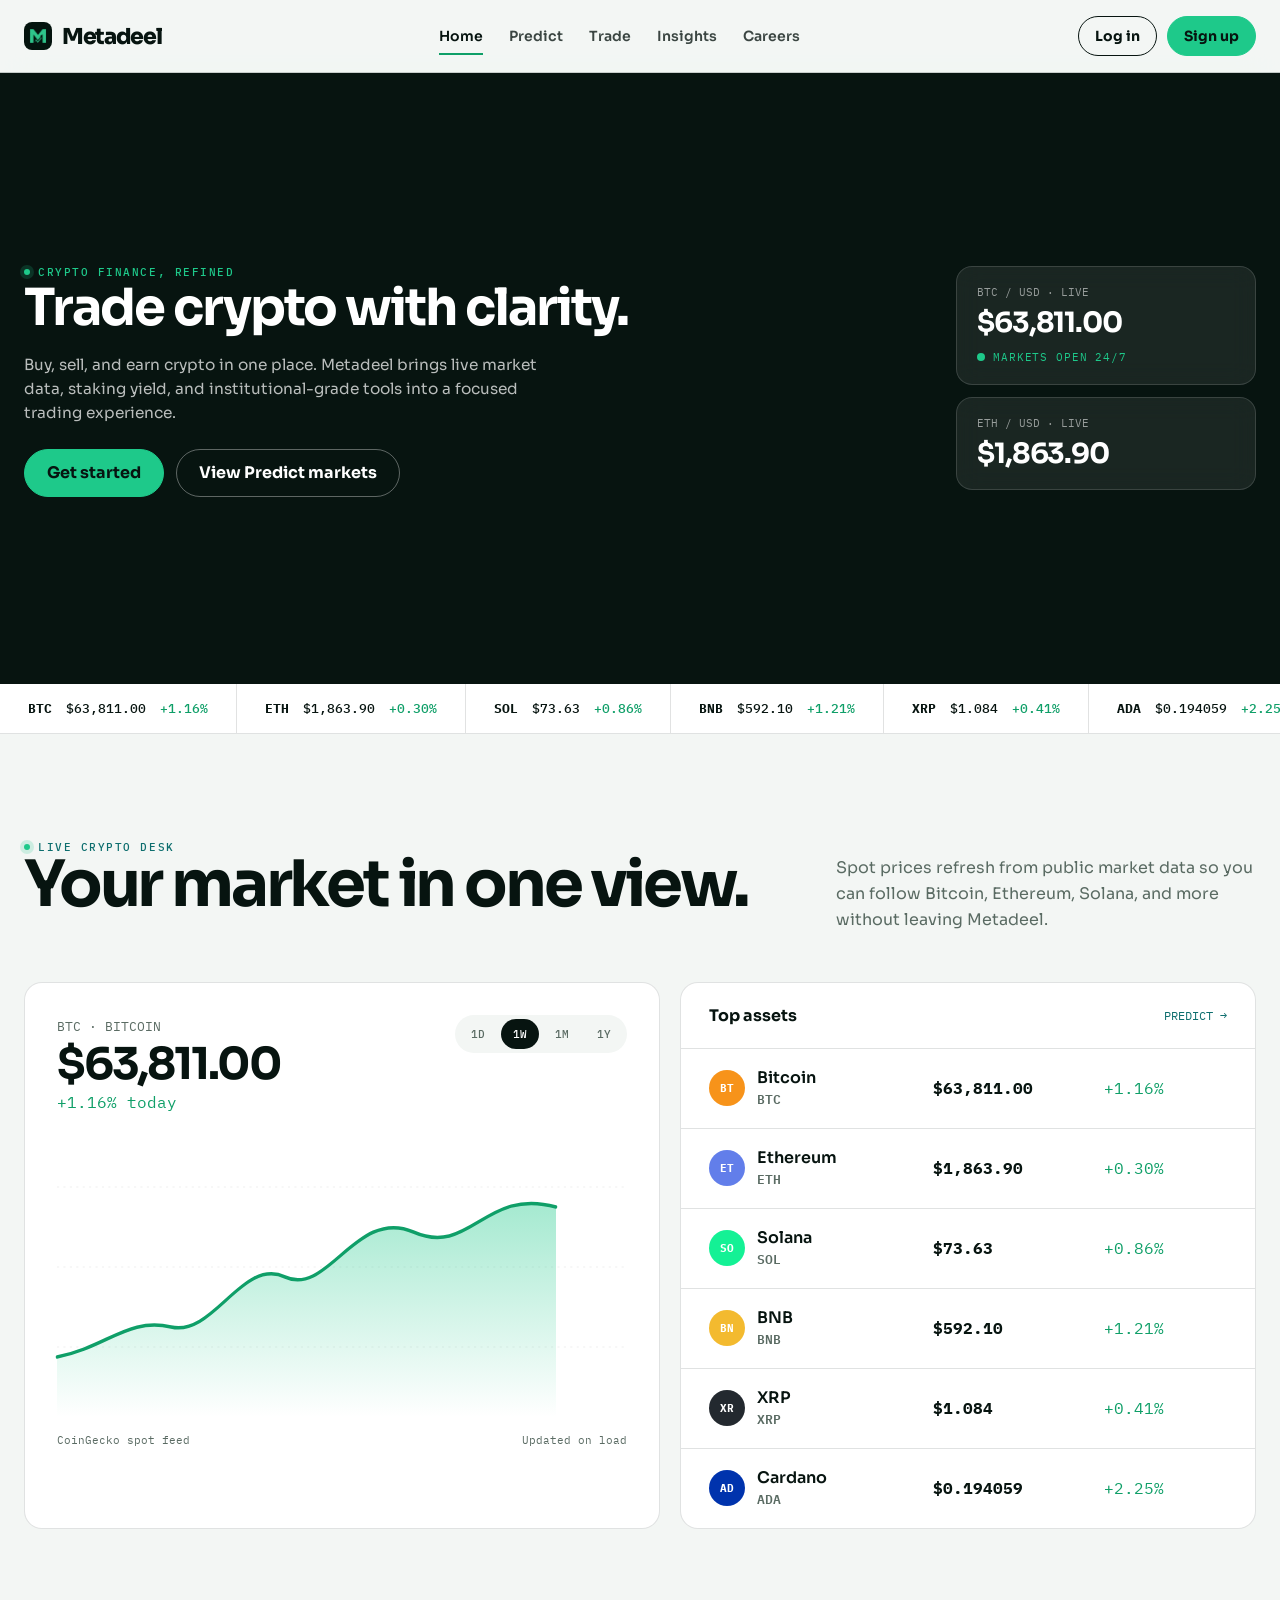
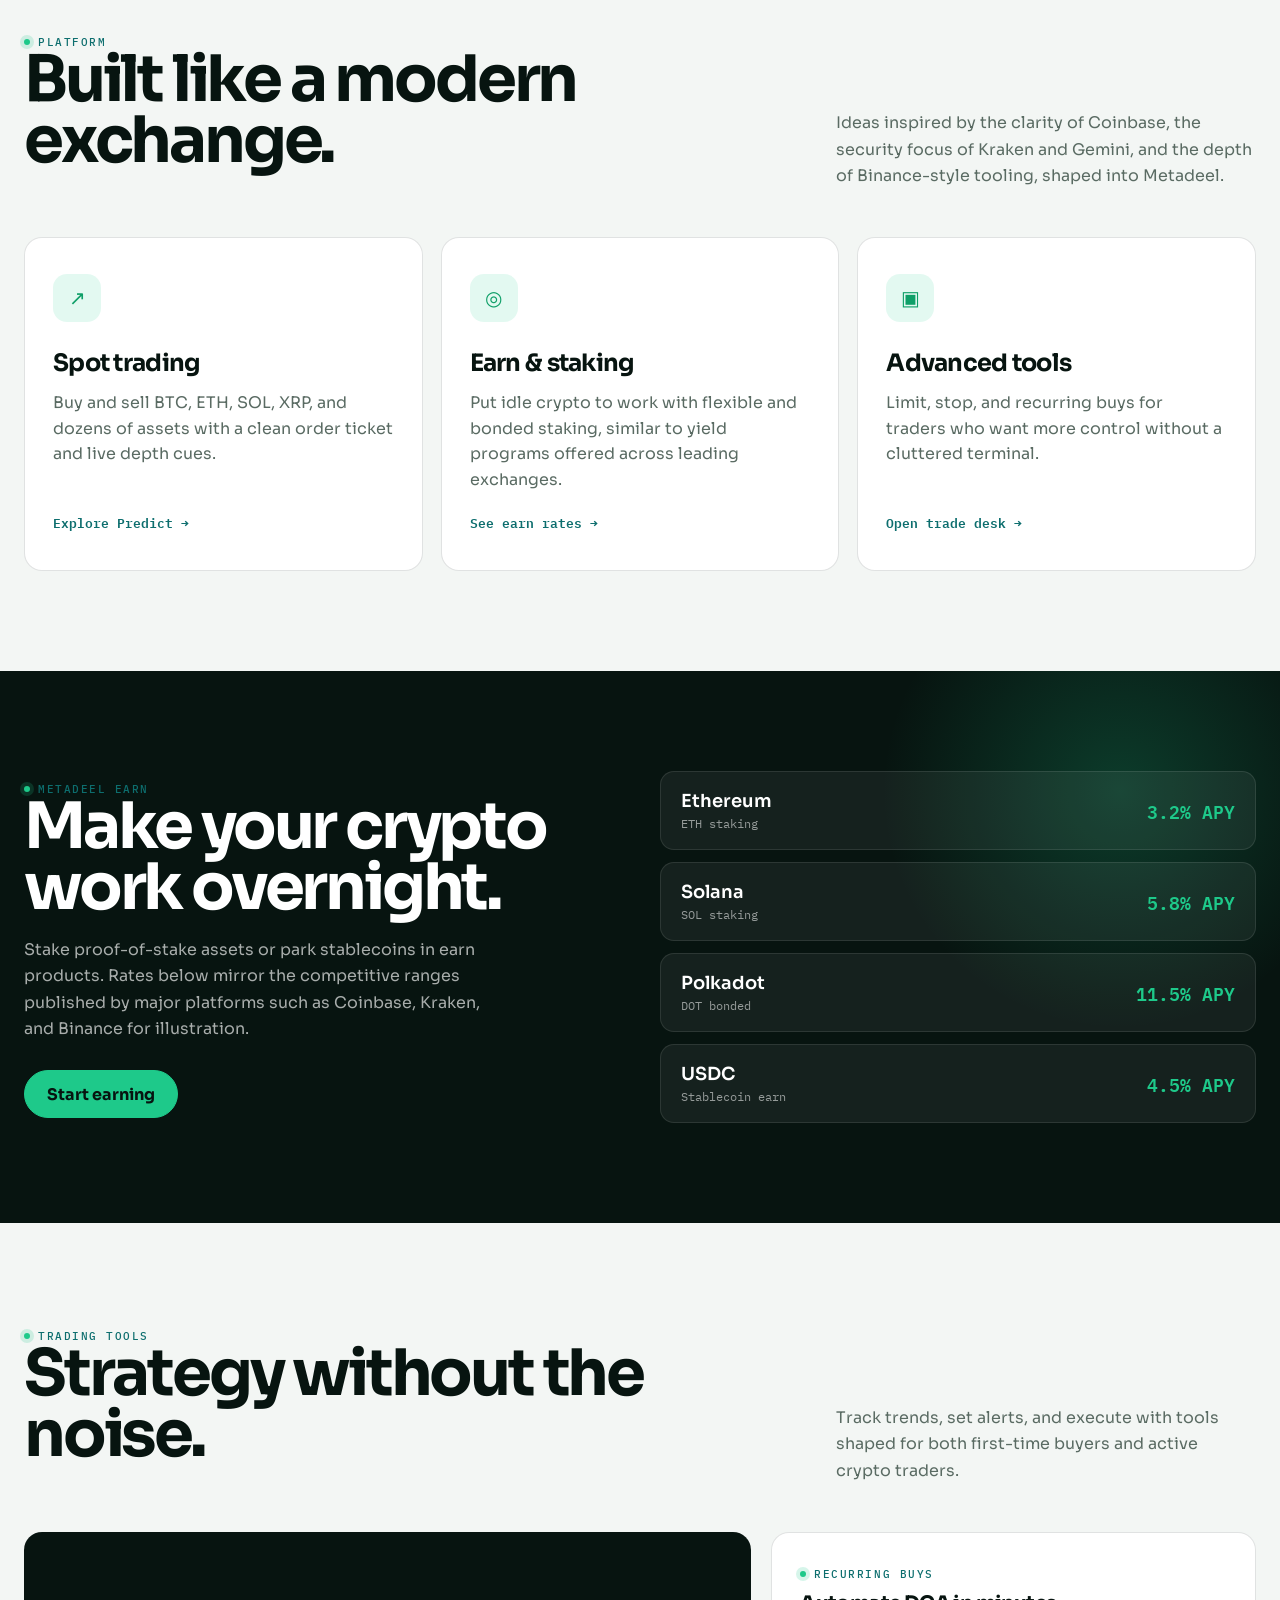
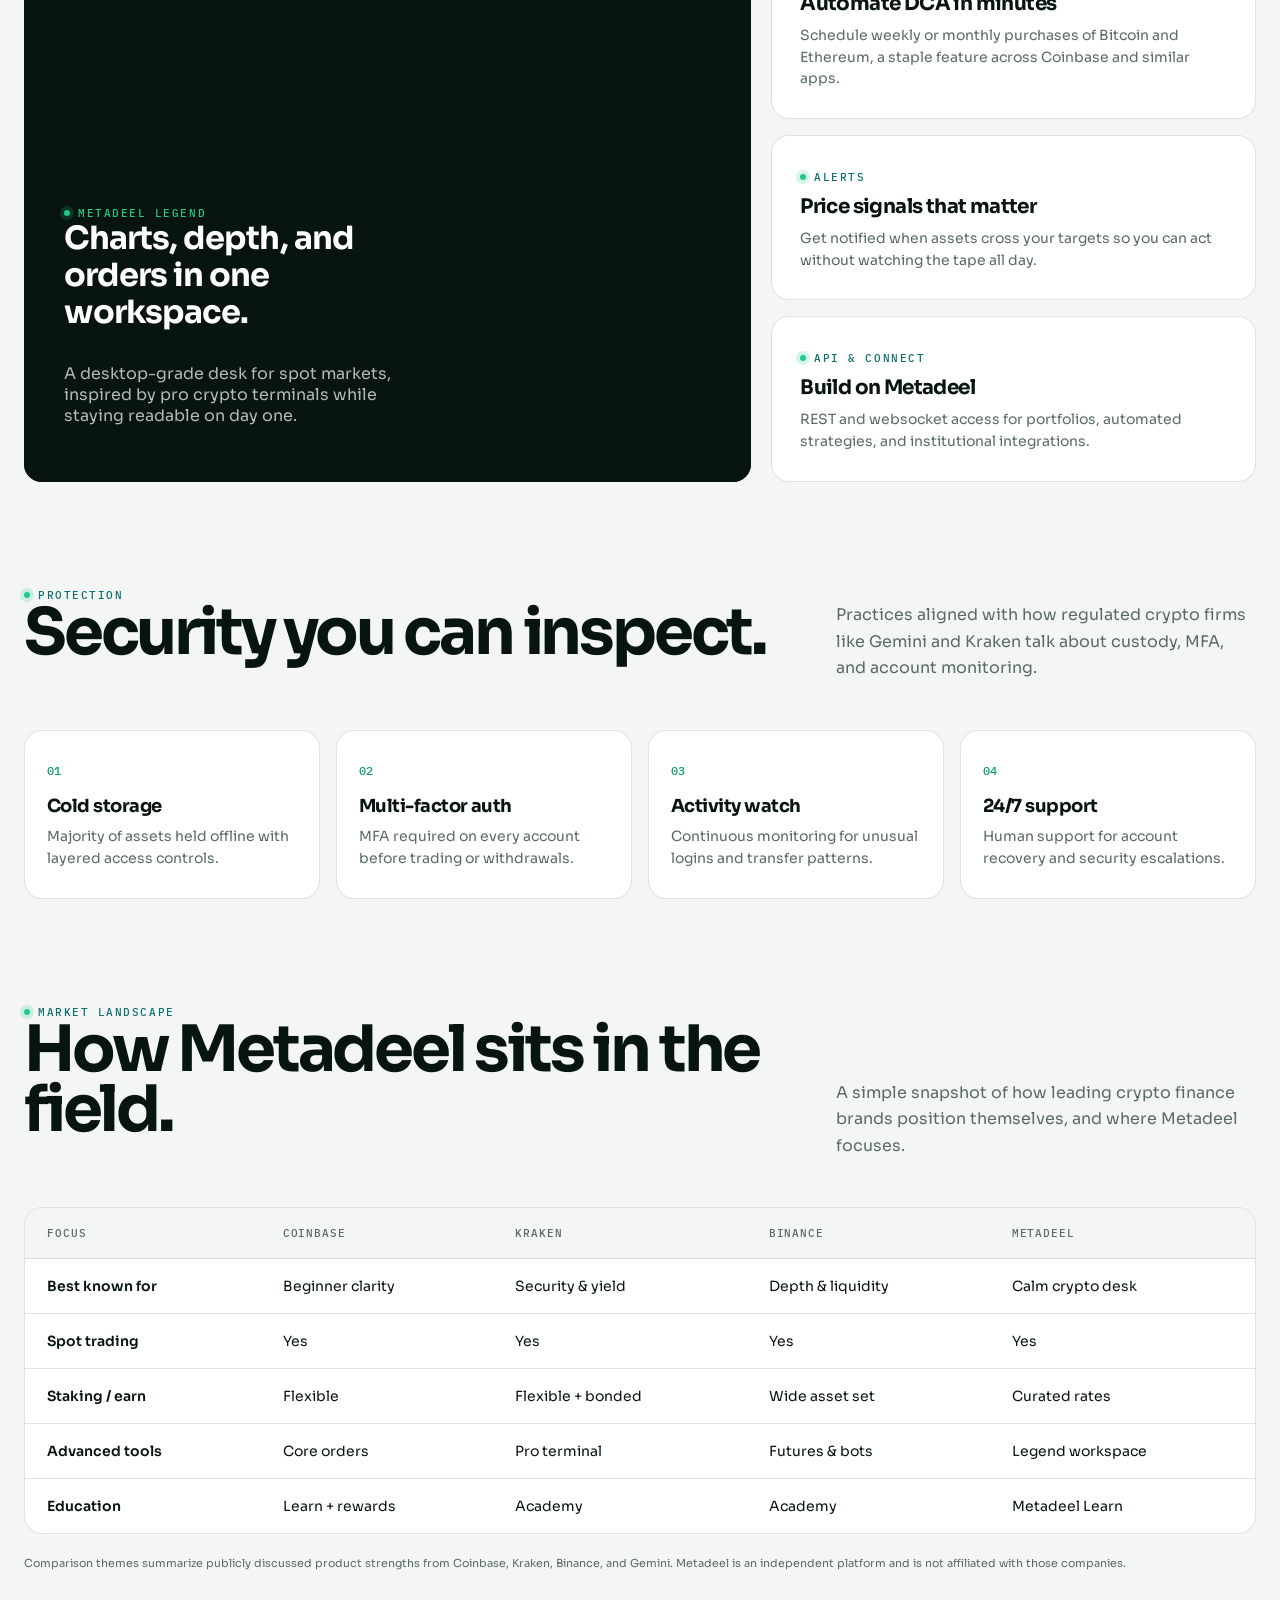
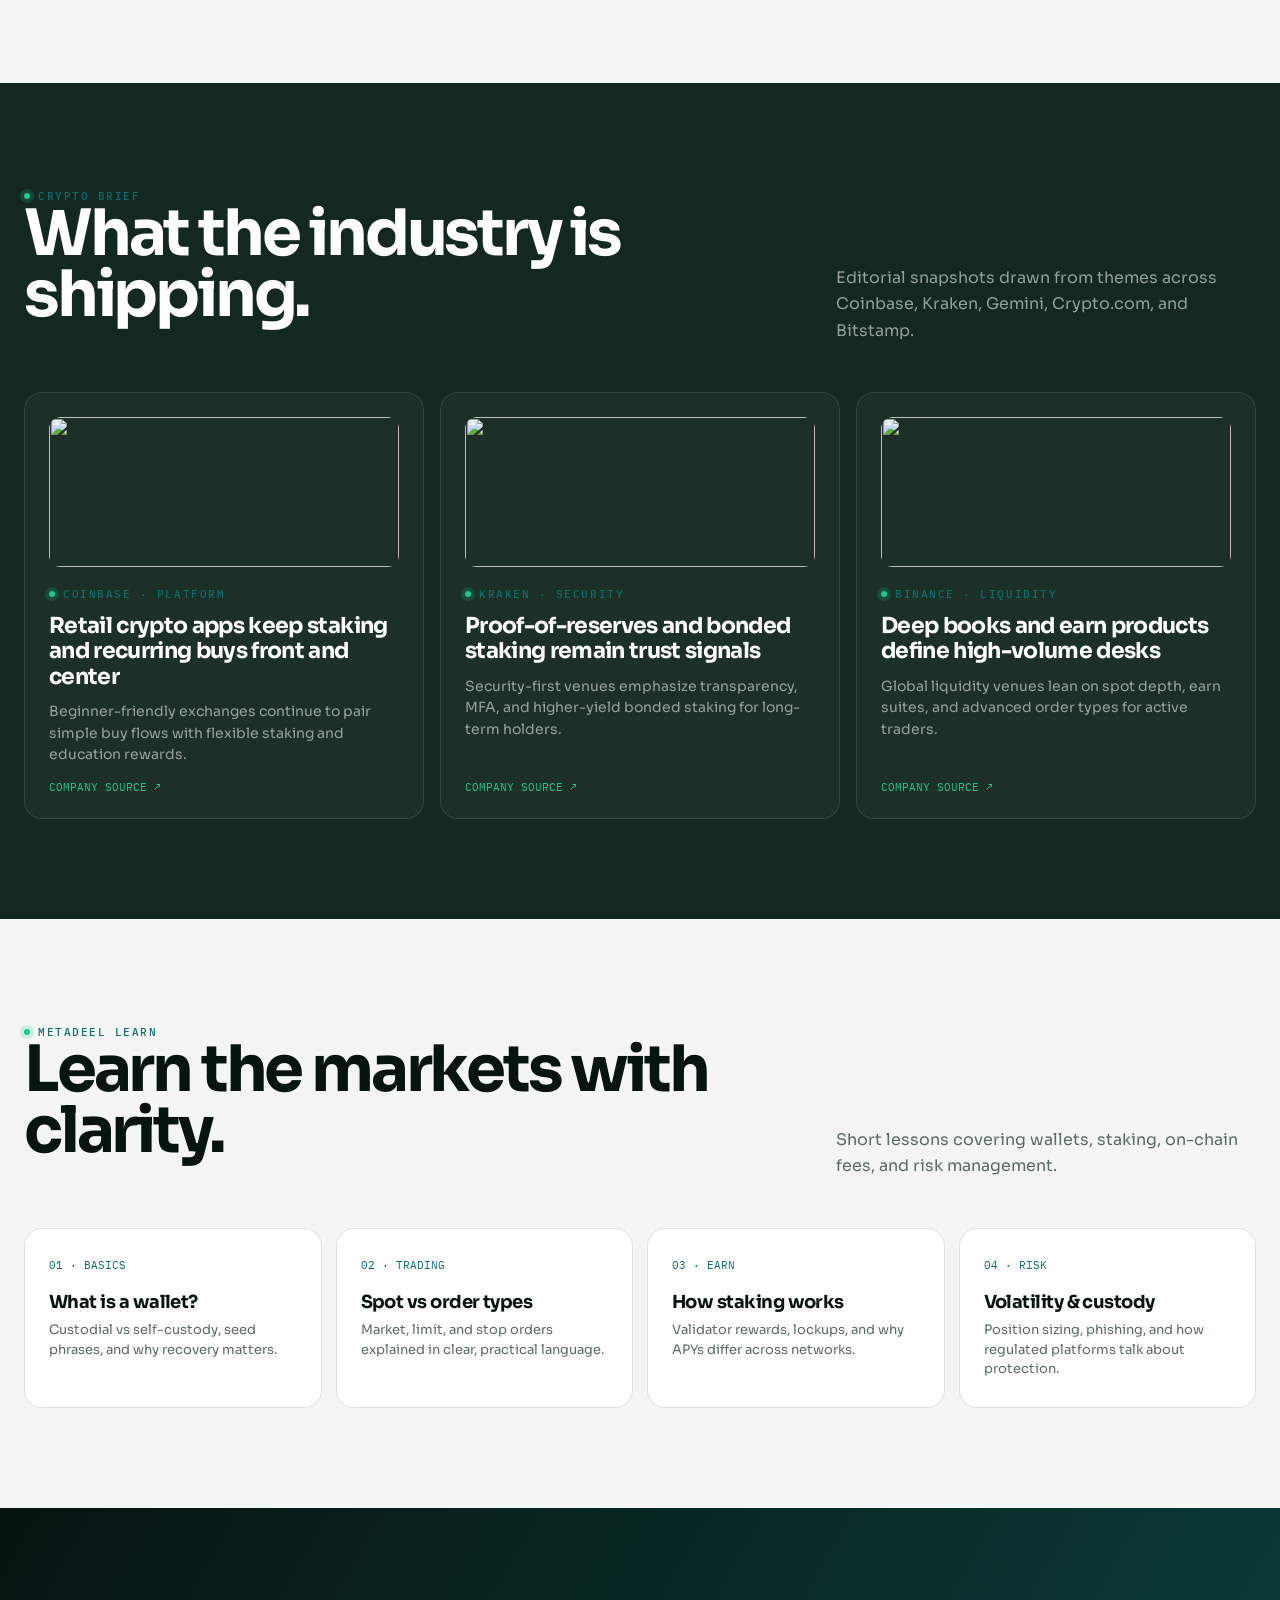
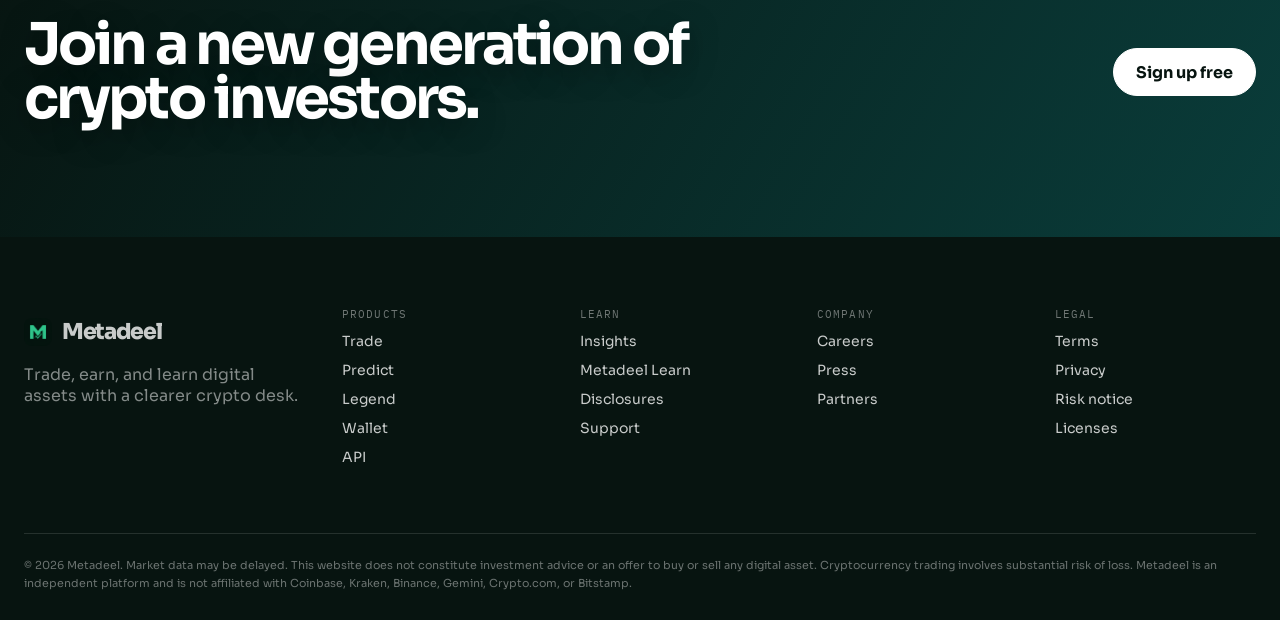
==== commit b89b0095: "v3" ====
--- a/index.html
+++ b/index.html
@@ -1,863 +1,28 @@
-<!doctype html>
+﻿<!doctype html>
 <html lang="en">
 <head>
   <meta charset="utf-8">
   <meta name="viewport" content="width=device-width, initial-scale=1">
   <meta name="theme-color" content="#071410">
   <meta name="description" content="Metadeel is a crypto finance platform for trading, earning, and tracking digital assets with clarity.">
-  <title>Metadeel | Trade crypto with clarity</title>
-  <link rel="icon" href="favicon.png" type="image/png" sizes="32x32">
-  <link rel="apple-touch-icon" href="favicon.png">
+  <title>Home | Metadeel</title>
+  <link rel="icon" href="assets/favicon.png" type="image/png" sizes="32x32">
+  <link rel="apple-touch-icon" href="assets/favicon.png">
   <link rel="preconnect" href="https://fonts.googleapis.com">
   <link rel="preconnect" href="https://fonts.gstatic.com" crossorigin>
   <link href="https://fonts.googleapis.com/css2?family=IBM+Plex+Mono:wght@400;500&family=Sora:wght@400;500;600;700;800&display=swap" rel="stylesheet">
-  <style>
-    :root {
-      --ink: #071410;
-      --ink-soft: #132820;
-      --paper: #f3f6f4;
-      --white: #ffffff;
-      --mint: #1ec98a;
-      --mint-deep: #0f9f68;
-      --teal: #0d6e6e;
-      --muted: #5a6b63;
-      --line: rgba(7, 20, 16, .12);
-      --up: #0f9f68;
-      --down: #d6453d;
-      --shadow: 0 28px 80px rgba(7, 20, 16, .14);
-      --radius: 18px;
-    }
-    * { box-sizing: border-box; }
-    html { scroll-behavior: smooth; }
-    body {
-      margin: 0; color: var(--ink); background: var(--paper);
-      font-family: Sora, sans-serif; overflow-x: hidden;
-    }
-    button, input, select { font: inherit; }
-    a { color: inherit; text-decoration: none; }
-    img { max-width: 100%; display: block; }
-    video { max-width: 100%; }
-    .mono { font-family: "IBM Plex Mono", monospace; }
-    .shell { width: min(1240px, calc(100% - 48px)); margin: auto; }
-    .split-2 > *, .tools-grid > *, .products > *, .band-grid > * { min-width: 0; }
-    .eyebrow {
-      display: inline-flex; align-items: center; gap: 8px;
-      text-transform: uppercase; letter-spacing: .14em;
-      font: 500 11px "IBM Plex Mono", monospace; color: var(--teal);
-    }
-    .eyebrow::before {
-      content: ""; width: 6px; height: 6px; border-radius: 50%;
-      background: var(--mint); box-shadow: 0 0 0 4px rgba(30, 201, 138, .18);
-    }
-    h1, h2, h3, p { margin-top: 0; }
-    h1, h2 { letter-spacing: -.05em; line-height: .95; }
-    h1 { font-size: clamp(48px, 7.2vw, 96px); margin-bottom: 22px; }
-    h2 { font-size: clamp(36px, 5vw, 68px); margin-bottom: 18px; }
-    h3 { letter-spacing: -.03em; line-height: 1.15; }
-    .button {
-      border: 1px solid var(--ink); background: var(--ink); color: white;
-      min-height: 48px; padding: 0 22px; display: inline-flex; align-items: center;
-      justify-content: center; border-radius: 999px; font-weight: 700; cursor: pointer;
-      transition: .22s ease; gap: 8px;
-    }
-    .button:hover { transform: translateY(-2px); box-shadow: 0 12px 28px rgba(7,20,16,.18); }
-    .button.mint { background: var(--mint); border-color: var(--mint); color: var(--ink); }
-    .button.ghost { background: transparent; color: var(--ink); }
-    .button.ghost-light { background: transparent; border-color: rgba(255,255,255,.35); color: white; }
-    .button.small { min-height: 40px; padding: 0 16px; font-size: 14px; }
-    .button.text { background: none; border: 0; color: var(--ink); min-height: auto; padding: 0; box-shadow: none; }
-    .button.text:hover { transform: none; text-decoration: underline; }
-
-    header {
-      position: fixed; z-index: 40; top: 0; left: 0; width: 100%;
-      background: rgba(243, 246, 244, .88); backdrop-filter: blur(18px);
-      border-bottom: 1px solid var(--line);
-    }
-    nav { height: 72px; display: flex; align-items: center; justify-content: space-between; gap: 20px; }
-    .brand { font-size: 22px; font-weight: 800; letter-spacing: -.06em; display: flex; align-items: center; gap: 10px; }
-    .brand-mark {
-      width: 28px; height: 28px; border-radius: 8px; object-fit: cover; display: block; flex-shrink: 0;
-    }
-    .nav-links { display: flex; align-items: center; gap: 26px; font-size: 14px; font-weight: 600; }
-    .nav-links a { position: relative; opacity: .78; }
-    .nav-links a:hover, .nav-links a.active { opacity: 1; }
-    .nav-links a.active::after {
-      content: ""; position: absolute; left: 0; right: 0; bottom: -10px;
-      height: 2px; background: var(--mint-deep);
-    }
-    .nav-auth { display: flex; align-items: center; gap: 10px; }
-    .user-chip {
-      display: none; align-items: center; gap: 10px; font-size: 13px; font-weight: 600;
-      padding: 8px 12px; border-radius: 999px; background: rgba(30, 201, 138, .12);
-    }
-    .user-chip.show { display: inline-flex; }
-    .user-avatar {
-      width: 28px; height: 28px; border-radius: 50%; background: var(--ink); color: var(--mint);
-      display: grid; place-items: center; font: 700 12px "IBM Plex Mono", monospace;
-    }
-    .menu { display: none; border: 0; background: none; font-size: 24px; cursor: pointer; }
-    .page { display: none; padding-top: 72px; min-height: 100vh; animation: enter .45s ease both; }
-    .page.active { display: block; }
-    @keyframes enter { from { opacity: 0; transform: translateY(10px); } }
-
-    .hero {
-      min-height: clamp(520px, 68vh, 680px);
-      display: flex;
-      flex-direction: column;
-      justify-content: center;
-      position: relative;
-      overflow: hidden;
-      background: #071410;
-      color: white;
-    }
-    .hero-copy {
-      position: relative; z-index: 2;
-      box-sizing: border-box;
-      width: min(640px, calc(100% - 48px));
-      margin-left: max(24px, calc((100vw - 1240px) / 2));
-      margin-right: auto;
-      padding: 40px 0;
-    }
-    .hero .eyebrow { color: var(--mint); }
-    .hero .eyebrow::before { background: var(--mint); }
-    .hero h1 {
-      color: white;
-      font-size: clamp(34px, 4vw, 56px);
-      line-height: 1.08;
-      letter-spacing: -.04em;
-      margin-bottom: 18px;
-    }
-    .hero p {
-      max-width: 540px; font-size: clamp(15px, 1.2vw, 18px);
-      line-height: 1.55; color: rgba(255,255,255,.72); margin-bottom: 24px;
-    }
-    .hero-actions { display: flex; gap: 12px; flex-wrap: wrap; }
-    .hero-visual {
-      position: absolute; inset: 0; z-index: 0; overflow: hidden;
-      pointer-events: none;
-    }
-    .hero-visual-video {
-      position: absolute; inset: 0;
-      width: 100%; height: 100%;
-      object-fit: cover; object-position: center center;
-    }
-    .hero-visual::after {
-      content: ""; position: absolute; inset: 0; z-index: 1;
-      background:
-        linear-gradient(90deg, rgba(7,20,16,.82) 0%, rgba(7,20,16,.45) 48%, rgba(7,20,16,.28) 100%),
-        linear-gradient(180deg, rgba(7,20,16,.25) 0%, rgba(7,20,16,.45) 55%, rgba(7,20,16,.7) 100%);
-    }
-    .hero-stats {
-      position: absolute; z-index: 2;
-      right: max(24px, calc((100vw - 1240px) / 2));
-      top: 50%; transform: translateY(-50%);
-      display: grid; gap: 12px; width: min(300px, 28vw);
-    }
-    .hero-stat {
-      background: rgba(255,255,255,.08); border: 1px solid rgba(255,255,255,.14);
-      backdrop-filter: blur(12px); border-radius: 16px; padding: 18px 20px;
-    }
-    .hero-stat small { display: block; font: 11px "IBM Plex Mono", monospace; color: rgba(255,255,255,.55); margin-bottom: 6px; }
-    .hero-stat strong { font-size: 28px; letter-spacing: -.04em; }
-    .live-badge { display: inline-flex; align-items: center; gap: 8px; font: 11px "IBM Plex Mono", monospace; text-transform: uppercase; letter-spacing: .08em; color: var(--mint); }
-    .pulse { width: 8px; height: 8px; border-radius: 50%; background: var(--mint); animation: pulse 1.6s infinite; }
-    @keyframes pulse { 50% { box-shadow: 0 0 0 8px transparent; } 0%,100% { box-shadow: 0 0 0 0 rgba(30,201,138,.55); } }
-
-    .ticker {
-      overflow: hidden; background: var(--white);
-      border-bottom: 1px solid var(--line);
-    }
-    .ticker-track { display: flex; width: max-content; animation: ticker 36s linear infinite; }
-    .ticker-item {
-      display: flex; gap: 14px; align-items: center; padding: 16px 28px;
-      border-right: 1px solid var(--line); font: 500 13px "IBM Plex Mono", monospace; white-space: nowrap;
-    }
-    .up { color: var(--up); } .down { color: var(--down); }
-    @keyframes ticker { to { transform: translateX(-50%); } }
-
-    .section { padding: 100px 0; }
-    .section-head { display: flex; align-items: end; justify-content: space-between; gap: 28px; margin-bottom: 48px; }
-    .section-head p { max-width: 420px; color: var(--muted); line-height: 1.65; margin: 0; }
-    .split-2 { display: grid; grid-template-columns: 1.05fr .95fr; gap: 20px; }
-    .panel {
-      border: 1px solid var(--line); border-radius: var(--radius);
-      background: var(--white); overflow: hidden;
-    }
-    .panel-pad { padding: 32px; }
-    .chart-top { display: flex; justify-content: space-between; gap: 16px; align-items: start; }
-    .chart-price { font-size: 44px; font-weight: 700; letter-spacing: -.05em; }
-    .range { display: flex; gap: 4px; background: var(--paper); padding: 4px; border-radius: 999px; }
-    .range button {
-      border: 0; background: transparent; border-radius: 999px; padding: 8px 12px;
-      font: 500 11px "IBM Plex Mono", monospace; cursor: pointer; color: var(--muted);
-    }
-    .range button.active { background: var(--ink); color: white; }
-    .chart-wrap { height: 280px; margin: 24px 0 16px; }
-    .chart-wrap svg { width: 100%; height: 100%; overflow: visible; }
-    .gridline { stroke: rgba(7,20,16,.08); stroke-dasharray: 3 6; }
-    .area { fill: url(#btcArea); opacity: .4; }
-    .line {
-      fill: none; stroke: var(--mint-deep); stroke-width: 3.5; stroke-linecap: round;
-      stroke-dasharray: 1400; stroke-dashoffset: 1400; animation: draw 2.2s ease forwards;
-    }
-    @keyframes draw { to { stroke-dashoffset: 0; } }
-    .chart-note { display: flex; justify-content: space-between; font: 11px "IBM Plex Mono", monospace; color: var(--muted); }
-    .asset-list { display: flex; flex-direction: column; }
-    .asset-row {
-      display: grid; grid-template-columns: 1.2fr .9fr .7fr; gap: 12px; align-items: center;
-      padding: 18px 28px; border-bottom: 1px solid var(--line); transition: .2s;
-    }
-    .asset-row:last-child { border-bottom: 0; }
-    .asset-row:hover { background: rgba(30,201,138,.05); }
-    .asset-name { display: flex; align-items: center; gap: 12px; font-weight: 600; }
-    .coin-dot {
-      width: 36px; height: 36px; border-radius: 50%; display: grid; place-items: center;
-      font: 700 11px "IBM Plex Mono", monospace; color: white;
-    }
-
-    .products { display: grid; grid-template-columns: repeat(3, 1fr); gap: 18px; }
-    .product {
-      padding: 36px 28px; min-height: 280px; display: flex; flex-direction: column;
-      background: var(--white); border: 1px solid var(--line); border-radius: var(--radius);
-      transition: .25s;
-    }
-    .product:hover { transform: translateY(-4px); box-shadow: var(--shadow); border-color: transparent; }
-    .product-icon {
-      width: 48px; height: 48px; border-radius: 14px; display: grid; place-items: center;
-      background: rgba(30,201,138,.12); color: var(--mint-deep); font-size: 20px; margin-bottom: 28px;
-    }
-    .product h3 { font-size: 24px; margin-bottom: 12px; }
-    .product p { color: var(--muted); line-height: 1.6; flex: 1; margin-bottom: 20px; }
-    .product a { font: 600 13px "IBM Plex Mono", monospace; color: var(--teal); }
-
-    .band {
-      background: var(--ink); color: white; padding: 100px 0;
-      position: relative; overflow: hidden;
-    }
-    .band::before {
-      content: ""; position: absolute; width: 480px; height: 480px; border-radius: 50%;
-      background: radial-gradient(circle, rgba(30,201,138,.22), transparent 70%);
-      right: -80px; top: -120px;
-    }
-    .band-grid { display: grid; grid-template-columns: 1fr 1fr; gap: 40px; align-items: center; position: relative; }
-    .band p { color: rgba(255,255,255,.65); line-height: 1.65; max-width: 480px; }
-    .earn-rates { display: grid; gap: 12px; }
-    .earn-row {
-      display: flex; justify-content: space-between; align-items: center;
-      padding: 18px 20px; border-radius: 14px; background: rgba(255,255,255,.06);
-      border: 1px solid rgba(255,255,255,.1);
-    }
-    .earn-row strong { font: 600 18px "IBM Plex Mono", monospace; color: var(--mint); }
-
-    .tools-grid { display: grid; grid-template-columns: 1.2fr .8fr; gap: 20px; }
-    .tool-feature {
-      padding: 40px; min-height: 360px; display: flex; flex-direction: column; justify-content: end;
-      background: #071410; color: white; border-radius: var(--radius);
-      position: relative; overflow: hidden; isolation: isolate;
-    }
-    .tool-feature-video {
-      position: absolute; inset: 0; z-index: 0;
-      width: 100%; height: 100%;
-      object-fit: cover; object-position: center;
-      pointer-events: none;
-    }
-    .tool-feature::after {
-      content: ""; position: absolute; inset: 0; z-index: 1;
-      background: linear-gradient(180deg, transparent 18%, rgba(7,20,16,.88));
-      pointer-events: none;
-    }
-    .tool-feature > *:not(video) { position: relative; z-index: 2; }
-    .tool-feature h3 { font-size: 32px; max-width: 360px; }
-    .tool-feature p { color: rgba(255,255,255,.7); max-width: 340px; }
-    .tool-stack { display: grid; gap: 16px; }
-    .tool-card {
-      padding: 28px; background: var(--white); border: 1px solid var(--line); border-radius: var(--radius);
-    }
-    .tool-card h3 { font-size: 20px; margin: 10px 0; }
-    .tool-card p { color: var(--muted); margin: 0; line-height: 1.55; font-size: 14px; }
-
-    .protect { display: grid; grid-template-columns: repeat(4, 1fr); gap: 16px; }
-    .protect-item {
-      padding: 28px 22px; background: var(--white); border: 1px solid var(--line); border-radius: var(--radius);
-    }
-    .protect-item h3 { font-size: 18px; margin: 16px 0 10px; }
-    .protect-item p { margin: 0; color: var(--muted); font-size: 14px; line-height: 1.55; }
-    .protect-num { font: 500 12px "IBM Plex Mono", monospace; color: var(--mint-deep); }
-
-    .compare {
-      overflow-x: auto; border: 1px solid var(--line); border-radius: var(--radius); background: var(--white);
-    }
-    .compare table { width: 100%; border-collapse: collapse; min-width: 720px; }
-    .compare th, .compare td { padding: 18px 22px; text-align: left; border-bottom: 1px solid var(--line); font-size: 14px; }
-    .compare th { font: 500 11px "IBM Plex Mono", monospace; text-transform: uppercase; letter-spacing: .08em; color: var(--muted); background: var(--paper); }
-    .compare tr:last-child td { border-bottom: 0; }
-    .compare td:first-child { font-weight: 600; }
-
-    .editorial { background: var(--ink-soft); color: white; }
-    .news-grid { display: grid; grid-template-columns: repeat(3, 1fr); gap: 16px; }
-    .news-card {
-      background: rgba(255,255,255,.04); border: 1px solid rgba(255,255,255,.1);
-      border-radius: var(--radius); padding: 24px; min-height: 380px;
-      display: flex; flex-direction: column; transition: .25s;
-    }
-    .news-card:hover { background: rgba(255,255,255,.07); transform: translateY(-3px); }
-    .news-card img { height: 150px; width: 100%; object-fit: cover; border-radius: 12px; margin-bottom: 20px; }
-    .news-card h3 { font-size: 22px; margin: 12px 0; }
-    .news-card p { color: rgba(255,255,255,.55); line-height: 1.55; font-size: 14px; }
-    .news-card .meta { margin-top: auto; font: 11px "IBM Plex Mono", monospace; color: var(--mint); text-transform: uppercase; }
-
-    .learn-strip {
-      display: grid; grid-template-columns: repeat(4, 1fr); gap: 14px;
-    }
-    .learn-item {
-      padding: 24px; border-radius: var(--radius); background: var(--white);
-      border: 1px solid var(--line); min-height: 180px;
-    }
-    .learn-item span { font: 11px "IBM Plex Mono", monospace; color: var(--teal); }
-    .learn-item h3 { font-size: 18px; margin: 18px 0 8px; }
-    .learn-item p { margin: 0; color: var(--muted); font-size: 13px; line-height: 1.5; }
-
-    .cta-band {
-      position: relative; overflow: hidden; padding: 110px 0; color: white;
-      background: #071410; isolation: isolate;
-    }
-    .cta-band-video {
-      position: absolute; inset: 0; z-index: 0; width: 100%; height: 100%;
-      object-fit: cover; pointer-events: none;
-    }
-    .cta-band::after {
-      content: ""; position: absolute; inset: 0; z-index: 1;
-      background: linear-gradient(120deg, rgba(7,20,16,.78), rgba(13,110,110,.45));
-    }
-    .cta-band .shell {
-      position: relative; z-index: 2;
-      display: flex; align-items: center; justify-content: space-between; gap: 28px;
-    }
-    .cta-band h2 { margin: 0; font-size: clamp(36px, 4.5vw, 60px); max-width: 720px; text-shadow: 0 8px 30px rgba(0,0,0,.35); }
-
-    .page-hero { padding: 90px 0 60px; border-bottom: 1px solid var(--line); }
-    .page-hero p { font-size: 18px; line-height: 1.6; max-width: 640px; color: var(--muted); }
-    .page-hero.predict-hero,
-    .page-hero.trade-hero {
-      position: relative; overflow: hidden; isolation: isolate;
-      padding: 110px 0 80px; border-bottom: 0; background: #071410; color: white;
-      min-height: clamp(420px, 52vh, 560px);
-      display: flex; align-items: center;
-    }
-    .predict-hero-video,
-    .trade-hero-video {
-      position: absolute; inset: 0; z-index: 0;
-      width: 100%; height: 100%;
-      object-fit: cover; object-position: center;
-      pointer-events: none;
-    }
-    .predict-hero::after,
-    .trade-hero::after {
-      content: ""; position: absolute; inset: 0; z-index: 1;
-      background:
-        linear-gradient(90deg, rgba(7,20,16,.88) 0%, rgba(7,20,16,.55) 55%, rgba(7,20,16,.35) 100%),
-        linear-gradient(180deg, rgba(7,20,16,.2), rgba(7,20,16,.55));
-    }
-    .predict-hero .shell,
-    .trade-hero .shell { position: relative; z-index: 2; width: min(1240px, calc(100% - 48px)); }
-    .predict-hero .eyebrow,
-    .trade-hero .eyebrow { color: var(--mint); }
-    .predict-hero .eyebrow::before,
-    .trade-hero .eyebrow::before { background: var(--mint); }
-    .predict-hero h1,
-    .trade-hero h1 { color: white; }
-    .predict-hero p,
-    .trade-hero p { color: rgba(255,255,255,.72); }
-    .trade-hero .button.ghost { border-color: rgba(255,255,255,.35); color: white; }
-    .predict-hero .predict-tag {
-      background: rgba(255,255,255,.08); border-color: rgba(255,255,255,.18); color: rgba(255,255,255,.78);
-    }
-    .predict-hero .predict-tag.active {
-      background: var(--mint); border-color: var(--mint); color: var(--ink);
-    }
-    .markets-layout { display: grid; grid-template-columns: 1fr 320px; gap: 20px; padding: 48px 0 100px; }
-    .market-table { background: var(--white); border: 1px solid var(--line); border-radius: var(--radius); overflow: hidden; }
-    .market-head, .market-row {
-      display: grid; grid-template-columns: 1.6fr .7fr .7fr .9fr; gap: 12px;
-      align-items: center; padding: 18px 22px;
-    }
-    .market-head { background: var(--paper); font: 11px "IBM Plex Mono", monospace; color: var(--muted); text-transform: uppercase; letter-spacing: .06em; }
-    .market-row { border-top: 1px solid var(--line); transition: .2s; }
-    .market-row:hover { background: rgba(30,201,138,.05); }
-    .market-row strong { display: block; }
-    .market-row small { color: var(--muted); }
-    .predict-tags { display: flex; flex-wrap: wrap; gap: 8px; margin-top: 28px; }
-    .predict-tag {
-      border: 1px solid var(--line); background: var(--white); border-radius: 999px;
-      padding: 8px 14px; font: 500 12px "IBM Plex Mono", monospace; color: var(--muted);
-    }
-    .predict-tag.active { background: var(--ink); border-color: var(--ink); color: white; }
-    .predict-yes, .predict-no {
-      display: inline-flex; align-items: center; justify-content: center;
-      min-width: 72px; min-height: 36px; border-radius: 10px; font: 700 13px "IBM Plex Mono", monospace;
-    }
-    .predict-yes { background: rgba(15,159,104,.12); color: var(--up); }
-    .predict-no { background: rgba(214,69,61,.1); color: var(--down); }
-    .predict-features { display: grid; grid-template-columns: repeat(3, 1fr); gap: 16px; padding: 0 0 80px; }
-
-    .trade-split {
-      display: grid; grid-template-columns: 1.05fr .95fr; gap: 28px; align-items: center;
-      padding: 72px 0; border-bottom: 1px solid var(--line);
-    }
-    .trade-split.reverse { direction: rtl; }
-    .trade-split.reverse > * { direction: ltr; }
-    .trade-split h2 { margin-bottom: 14px; }
-    .trade-split p { color: var(--muted); line-height: 1.65; max-width: 520px; }
-    .trade-split .actions { display: flex; flex-wrap: wrap; gap: 12px; margin-top: 22px; }
-    .trade-media {
-      border-radius: var(--radius); overflow: hidden; min-height: 320px;
-      background: #0d2a22; position: relative;
-    }
-    .trade-media img,
-    .trade-media-video {
-      width: 100%; height: 100%; min-height: 320px; object-fit: cover;
-      object-position: center; display: block;
-    }
-    .trade-media-video {
-      position: absolute; inset: 0; min-height: 100%;
-    }
-    .trade-media.has-video { min-height: 360px; }
-    .trade-media.dark-panel {
-      background: linear-gradient(160deg, #0d2a22, #071410);
-      color: white; padding: 36px; display: flex; flex-direction: column; justify-content: end;
-      min-height: 360px;
-    }
-    .trade-media.dark-panel h3 { font-size: 28px; margin: 12px 0; }
-    .trade-media.dark-panel p { color: rgba(255,255,255,.62); margin: 0; }
-    .trade-media.illo {
-      background: #f3f6f4; padding: 28px; display: grid; place-items: center;
-      min-height: 360px;
-    }
-    .trade-media.illo picture,
-    .trade-media.illo img {
-      width: 100%; height: auto; min-height: 0; max-height: 320px; object-fit: contain;
-    }
-    .asset-tabs { display: flex; flex-wrap: wrap; gap: 10px; margin: 28px 0 18px; }
-    .asset-tab {
-      border: 1px solid var(--line); background: var(--white); border-radius: 999px;
-      padding: 10px 18px; font-weight: 700; cursor: pointer; transition: .2s;
-    }
-    .asset-tab.active { background: var(--ink); border-color: var(--ink); color: white; }
-    .asset-panel { display: none; }
-    .asset-panel.active { display: block; animation: enter .35s ease; }
-    .trade-band {
-      background: var(--ink); color: white; padding: 80px 0; position: relative; overflow: hidden;
-    }
-    .trade-band .shell { position: relative; z-index: 1; }
-    .trade-band p { color: rgba(255,255,255,.65); max-width: 560px; line-height: 1.65; }
-    .trade-band .actions { display: flex; flex-wrap: wrap; gap: 12px; margin-top: 24px; }
-    .gold-grid { display: grid; grid-template-columns: 1.1fr .9fr; gap: 20px; }
-    .gold-card {
-      position: relative; overflow: hidden; isolation: isolate;
-      background: #071410;
-      border: 1px solid rgba(30,201,138,.22); border-radius: var(--radius);
-      padding: 36px; color: white; min-height: 420px;
-      display: flex; flex-direction: column; justify-content: end;
-    }
-    .gold-card-bg {
-      position: absolute; inset: 0; z-index: 0;
-    }
-    .gold-card-bg picture,
-    .gold-card-bg img {
-      width: 100%; height: 100%; object-fit: cover; display: block;
-    }
-    .gold-card::after {
-      content: ""; position: absolute; inset: 0; z-index: 1;
-      background: linear-gradient(180deg, rgba(7,20,16,.25) 0%, rgba(7,20,16,.78) 55%, rgba(7,20,16,.92) 100%);
-    }
-    .gold-card > *:not(.gold-card-bg) { position: relative; z-index: 2; }
-    .gold-card h2 { margin-bottom: 12px; }
-    .gold-card p { color: rgba(255,255,255,.72); line-height: 1.6; }
-    .gold-perks { display: grid; gap: 12px; }
-    .gold-perk {
-      background: var(--white); border: 1px solid var(--line); border-radius: var(--radius);
-      padding: 22px 24px;
-    }
-    .gold-perk h3 { font-size: 18px; margin: 8px 0; }
-    .gold-perk p { margin: 0; color: var(--muted); font-size: 14px; line-height: 1.55; }
-    .gold-perk .mono { color: var(--mint-deep); font-size: 12px; }
-    .trade-cta {
-      text-align: center; padding: 90px 0 100px;
-    }
-    .trade-cta h2 { max-width: 720px; margin: 0 auto 24px; }
-    .link-quiet {
-      display: inline-block; margin-top: 14px; font: 500 12px "IBM Plex Mono", monospace;
-      color: var(--teal); text-decoration: underline; text-underline-offset: 3px;
-    }
-    .trade-band .link-quiet { color: var(--mint); }
-    .futures-perks { display: grid; grid-template-columns: repeat(3, 1fr); gap: 16px; }
-    .futures-perk {
-      background: var(--white); border: 1px solid var(--line); border-radius: var(--radius);
-      padding: 28px 24px; min-height: 220px;
-    }
-    .futures-perk h3 { font-size: 24px; margin: 12px 0; }
-    .futures-perk p { margin: 0; color: var(--muted); line-height: 1.55; font-size: 14px; }
-    .futures-perk .mono { color: var(--mint-deep); font-size: 12px; }
-    .futures-cats { display: flex; flex-wrap: wrap; gap: 8px; margin: 24px 0 18px; }
-    .futures-cat {
-      border: 1px solid var(--line); background: var(--white); border-radius: 999px;
-      padding: 9px 16px; font-weight: 700; cursor: pointer; font-size: 13px;
-    }
-    .futures-cat.active { background: var(--ink); border-color: var(--ink); color: white; }
-    .futures-table-wrap {
-      overflow-x: auto; border: 1px solid var(--line); border-radius: var(--radius);
-      background: var(--white); -webkit-overflow-scrolling: touch;
-    }
-    .futures-table { width: 100%; border-collapse: collapse; min-width: 780px; }
-    .futures-table th, .futures-table td {
-      padding: 16px 18px; text-align: left; border-bottom: 1px solid var(--line); font-size: 14px;
-    }
-    .futures-table th {
-      font: 500 11px "IBM Plex Mono", monospace; text-transform: uppercase;
-      letter-spacing: .06em; color: var(--muted); background: var(--paper);
-    }
-    .futures-table tr:last-child td { border-bottom: 0; }
-    .futures-table td:first-child { font-weight: 700; font-family: "IBM Plex Mono", monospace; color: var(--mint-deep); }
-    .futures-note {
-      margin-top: 18px; padding: 14px 16px; border-radius: 12px;
-      background: rgba(30,201,138,.08); color: var(--ink-soft); font-size: 13px; line-height: 1.5;
-    }
-    .spark { width: 100%; height: 32px; }
-    .spark polyline { fill: none; stroke: var(--mint-deep); stroke-width: 2; }
-    .watch-card { padding: 26px; position: sticky; top: 96px; height: fit-content; }
-    .event { padding: 16px 0; border-bottom: 1px solid var(--line); }
-    .event:last-child { border: 0; }
-    .event time { font: 11px "IBM Plex Mono", monospace; color: var(--teal); }
-
-    .company-story { display: grid; grid-template-columns: 1fr 1fr; min-height: 620px; }
-    .company-story img { width: 100%; height: 100%; object-fit: cover; }
-    .story-copy {
-      padding: 8vw 7vw; background: linear-gradient(160deg, #d8f5e8, #eef6f2);
-      display: flex; flex-direction: column; justify-content: center;
-    }
-    .story-copy p { line-height: 1.7; max-width: 520px; color: var(--ink-soft); }
-    .values { display: grid; grid-template-columns: repeat(3, 1fr); gap: 16px; }
-    .value { padding: 30px; min-height: 240px; background: var(--white); border: 1px solid var(--line); border-radius: var(--radius); }
-    .value .num { font: 12px "IBM Plex Mono", monospace; color: var(--mint-deep); }
-    .value h3 { margin-top: 48px; font-size: 24px; }
-    .value p { color: var(--muted); line-height: 1.55; }
-
-    .career-hero {
-      position: relative; min-height: 700px; color: white; display: flex; align-items: end; overflow: hidden;
-    }
-    .career-hero img { position: absolute; inset: 0; width: 100%; height: 100%; object-fit: cover; }
-    .career-hero::after {
-      content: ""; position: absolute; inset: 0;
-      background: linear-gradient(90deg, rgba(7,20,16,.9), rgba(7,20,16,.25));
-    }
-    .career-content { position: relative; z-index: 1; padding-bottom: 80px; }
-    .career-content p { max-width: 580px; font-size: 18px; line-height: 1.6; color: rgba(255,255,255,.72); }
-    .jobs { display: grid; grid-template-columns: 340px 1fr; gap: 60px; }
-    .job {
-      display: grid; grid-template-columns: 1fr auto; gap: 18px; align-items: center;
-      padding: 26px 0; width: 100%;
-      background: none; border: 0; border-top: 1px solid var(--line); text-align: left; cursor: pointer;
-      color: inherit; font: inherit;
-    }
-    .job:last-child { border-bottom: 1px solid var(--line); }
-    .job h3 { font-size: 22px; margin-bottom: 6px; }
-    .job p { color: var(--muted); margin: 0; }
-    .job-apply {
-      display: inline-flex; align-items: center; gap: 10px;
-    }
-    .job-apply .label {
-      font: 700 12px "IBM Plex Mono", monospace; text-transform: uppercase; letter-spacing: .06em;
-    }
-    .arrow {
-      width: 42px; height: 42px; border: 1px solid var(--ink); border-radius: 50%;
-      display: grid; place-items: center; transition: .2s;
-    }
-    .job:hover .arrow { background: var(--ink); color: white; transform: rotate(-45deg); }
-
-    footer { background: var(--ink); color: white; padding: 70px 0 28px; }
-    .footer-grid { display: grid; grid-template-columns: 1.4fr repeat(4, 1fr); gap: 36px; padding-bottom: 56px; }
-    footer h4 {
-      font: 11px "IBM Plex Mono", monospace; color: rgba(255,255,255,.42);
-      text-transform: uppercase; letter-spacing: .1em; margin: 0 0 8px;
-    }
-    footer a { display: block; margin: 11px 0; font-size: 14px; color: rgba(255,255,255,.78); }
-    footer a:hover { color: var(--mint); }
-    .footer-bottom {
-      border-top: 1px solid rgba(255,255,255,.12); padding-top: 22px;
-      color: rgba(255,255,255,.4); font-size: 11px; line-height: 1.65;
-    }
-
-    .modal-backdrop {
-      position: fixed; inset: 0; z-index: 60; background: rgba(7,20,16,.55);
-      display: none; align-items: center; justify-content: center; padding: 20px;
-      backdrop-filter: blur(6px);
-    }
-    .modal-backdrop.open { display: flex; }
-    .modal {
-      width: min(440px, 100%); background: var(--white); border-radius: 22px;
-      padding: 34px 30px; box-shadow: var(--shadow); position: relative; animation: enter .3s ease;
-      max-height: calc(100vh - 40px); overflow-y: auto;
-    }
-    .modal.apply-modal { width: min(520px, 100%); }
-    .captcha-box {
-      display: flex; align-items: center; justify-content: space-between; gap: 12px;
-      padding: 12px 14px; border-radius: 12px; background: var(--paper); border: 1px solid var(--line);
-      margin-bottom: 14px;
-    }
-    .captcha-box strong {
-      font: 700 18px "IBM Plex Mono", monospace; letter-spacing: .04em;
-    }
-    .captcha-refresh {
-      border: 0; background: transparent; color: var(--teal); font: 600 12px "IBM Plex Mono", monospace;
-      cursor: pointer; text-decoration: underline; text-underline-offset: 2px;
-    }
-    .auth-divider {
-      display: flex; align-items: center; gap: 12px; margin: 18px 0 14px;
-      color: var(--muted); font: 500 11px "IBM Plex Mono", monospace; text-transform: uppercase; letter-spacing: .08em;
-    }
-    .auth-divider::before, .auth-divider::after {
-      content: ""; flex: 1; height: 1px; background: var(--line);
-    }
-    .social-auth { display: grid; gap: 10px; }
-    .social-btn {
-      width: 100%; min-height: 48px; border-radius: 12px; border: 1px solid var(--line);
-      background: var(--white); color: var(--ink); font-weight: 700; cursor: pointer;
-      display: inline-flex; align-items: center; justify-content: center; gap: 10px;
-      transition: .2s;
-    }
-    .social-btn:hover:not(:disabled) { transform: translateY(-1px); box-shadow: 0 8px 18px rgba(7,20,16,.08); }
-    .social-btn:disabled {
-      opacity: .45; cursor: not-allowed; transform: none; box-shadow: none;
-    }
-    .social-btn .brand-icon {
-      width: 18px; height: 18px; display: grid; place-items: center; font-size: 14px; font-weight: 800;
-    }
-    .social-hint {
-      margin: 8px 0 0; font-size: 12px; color: var(--muted); text-align: center; line-height: 1.45;
-    }
-    .modal h2 { font-size: 32px; margin-bottom: 8px; }
-    .modal .sub { color: var(--muted); margin-bottom: 24px; font-size: 14px; line-height: 1.5; }
-    .modal-close {
-      position: absolute; top: 16px; right: 16px; width: 36px; height: 36px;
-      border: 0; border-radius: 50%; background: var(--paper); cursor: pointer; font-size: 18px;
-    }
-    .field { margin-bottom: 14px; }
-    .field label { display: block; font-size: 12px; font-weight: 600; margin-bottom: 6px; }
-    .field input {
-      width: 100%; min-height: 48px; border: 1px solid var(--line); border-radius: 12px;
-      padding: 0 14px; background: var(--paper); outline: none; transition: .2s;
-    }
-    .field input:focus { border-color: var(--mint-deep); background: white; box-shadow: 0 0 0 3px rgba(30,201,138,.18); }
-    .form-error { color: var(--down); font-size: 13px; min-height: 18px; margin: 4px 0 12px; }
-    .form-switch { text-align: center; margin-top: 18px; font-size: 14px; color: var(--muted); }
-    .form-switch button { color: var(--teal); font-weight: 700; }
-    .modal .button { width: 100%; margin-top: 4px; }
-
-    .toast {
-      position: fixed; z-index: 70; right: 20px; bottom: 20px;
-      background: var(--ink); color: white; padding: 14px 18px; border-radius: 12px;
-      transform: translateY(120px); opacity: 0; transition: .3s; max-width: 320px; font-size: 14px;
-    }
-    .toast.show { transform: translateY(0); opacity: 1; }
-
-    .disclaimer { font-size: 11px; line-height: 1.65; color: var(--muted); padding: 20px 0 0; }
-
-    .nav-mobile-auth { display: none; }
-
-    @media (max-width: 1200px) {
-      .nav-links { gap: 18px; font-size: 13px; }
-      .hero-stats { width: min(280px, 34vw); }
-      .hero-stat strong { font-size: 22px; }
-      .footer-grid { grid-template-columns: 1.2fr repeat(2, 1fr); gap: 28px; }
-    }
-
-    @media (max-width: 1100px) {
-      .shell { width: min(100% - 32px, 1240px); }
-      nav { gap: 12px; }
-      .nav-links {
-        position: fixed; left: 0; right: 0; top: 72px; z-index: 45;
-        background: rgba(243, 246, 244, .98); backdrop-filter: blur(16px);
-        padding: 18px 20px 24px; flex-direction: column; align-items: stretch; gap: 0;
-        max-height: calc(100vh - 72px); overflow-y: auto;
-        border-bottom: 1px solid var(--line);
-        transform: translateY(-120%); opacity: 0; pointer-events: none;
-        transition: .28s ease; visibility: hidden;
-      }
-      .nav-links.open {
-        transform: none; opacity: 1; pointer-events: auto; visibility: visible;
-      }
-      .nav-links a {
-        padding: 14px 8px; border-bottom: 1px solid var(--line); opacity: 1;
-      }
-      .nav-links a.active::after { display: none; }
-      .nav-links a.active { color: var(--mint-deep); }
-      .nav-mobile-auth {
-        display: grid; grid-template-columns: 1fr 1fr; gap: 10px; padding-top: 16px;
-      }
-      .nav-auth .button.ghost,
-      .nav-auth .button.mint { display: none; }
-      .menu { display: block; }
-      .user-chip span:last-child { max-width: 72px; overflow: hidden; text-overflow: ellipsis; white-space: nowrap; }
-
-      .hero {
-        min-height: clamp(560px, 78vh, 720px);
-        justify-content: flex-start;
-      }
-      .hero-copy {
-        width: min(100% - 48px, 1240px);
-        margin-left: 24px;
-        margin-right: 24px;
-        padding: 72px 0 24px;
-      }
-      .hero h1 { font-size: clamp(32px, 7vw, 44px); }
-      .hero-stats {
-        position: relative; right: auto; top: auto; transform: none;
-        width: auto; max-width: none;
-        margin: 0 24px 40px;
-        padding: 0; z-index: 2;
-        grid-template-columns: 1fr 1fr;
-      }
-      .hero-visual::after {
-        background:
-          linear-gradient(180deg, rgba(7,20,16,.55) 0%, rgba(7,20,16,.72) 45%, rgba(7,20,16,.88) 100%);
-      }
-
-      .split-2,
-      .band-grid,
-      .tools-grid,
-      .company-story,
-      .markets-layout,
-      .jobs,
-      .predict-features,
-      .futures-perks { grid-template-columns: 1fr; }
-      .trade-split,
-      .gold-grid { grid-template-columns: 1fr; }
-      .trade-split.reverse { direction: ltr; }
-
-      .products { grid-template-columns: repeat(3, 1fr); }
-      .protect { grid-template-columns: 1fr 1fr; }
-      .news-grid { grid-template-columns: 1fr 1fr; }
-      .learn-strip { grid-template-columns: 1fr 1fr; }
-      .values { grid-template-columns: 1fr; }
-      .footer-grid { grid-template-columns: 1fr 1fr; }
-
-      .section-head { display: block; }
-      .section-head p { margin-top: 14px; max-width: none; }
-      .watch-card { position: static; }
-      .company-story { min-height: 0; }
-      .company-story img { min-height: 280px; max-height: 420px; }
-      .tool-feature { min-height: 320px; }
-      .cta-band { padding: 80px 0; }
-      .cta-band .shell { display: flex; flex-direction: column; align-items: flex-start; }
-      .cta-band .button { margin-top: 8px; }
-      .career-hero { min-height: 560px; }
-      .jobs { gap: 28px; }
-      .band { padding: 72px 0; }
-      .page-hero { padding: 64px 0 40px; }
-      .page-hero.predict-hero,
-      .page-hero.trade-hero { padding: 88px 0 64px; min-height: clamp(380px, 48vh, 520px); }
-      .markets-layout { padding: 32px 0 72px; }
-    }
-
-    @media (max-width: 900px) {
-      .products { grid-template-columns: 1fr; }
-    }
-
-    @media (max-width: 768px) {
-      .shell { width: min(100% - 28px, 1240px); }
-      .section { padding: 72px 0; }
-      h1 { font-size: clamp(36px, 10vw, 52px); line-height: 1.02; }
-      h2 { font-size: clamp(28px, 7vw, 42px); line-height: 1.05; }
-      .news-grid,
-      .protect,
-      .learn-strip { grid-template-columns: 1fr; }
-
-      .panel-pad { padding: 22px; }
-      .chart-top { flex-direction: column; align-items: stretch; }
-      .chart-price { font-size: 34px; }
-      .range { width: fit-content; flex-wrap: wrap; }
-      .chart-wrap { height: 200px; }
-      .asset-row { padding: 16px 18px; grid-template-columns: 1.4fr .8fr; }
-      .asset-row > :nth-child(2) { display: none; }
-
-      .hero-copy { margin-left: 20px; margin-right: 20px; padding: 64px 0 20px; }
-      .hero-stats { margin: 0 20px 36px; grid-template-columns: 1fr; }
-      .hero-actions { width: 100%; }
-      .hero-actions .button { flex: 1 1 100%; }
-      .hero-stat strong { font-size: 26px; }
-
-      .ticker-item { padding: 14px 18px; font-size: 12px; }
-      .product { min-height: 0; padding: 28px 22px; }
-      .tool-feature { padding: 28px 22px; min-height: 280px; }
-      .tool-feature h3 { font-size: 26px; max-width: none; }
-      .tool-feature p { max-width: none; }
-      .tool-card { padding: 22px; }
-      .news-card { min-height: 0; }
-      .compare th, .compare td { padding: 14px 14px; font-size: 13px; }
-      .market-head, .market-row {
-        grid-template-columns: 1.4fr .7fr .7fr; padding: 14px 14px;
-      }
-      .market-row > :last-child,
-      .market-head > :last-child { display: none; }
-      .story-copy { padding: 48px 28px; }
-      .value { min-height: 0; }
-      .value h3 { margin-top: 28px; }
-      .career-hero { min-height: 480px; }
-      .career-content { padding-bottom: 48px; }
-      .career-content p { font-size: 16px; }
-      .job { gap: 12px; padding: 22px 0; }
-      .job h3 { font-size: 18px; }
-      .cta-band { padding: 64px 0; }
-      .cta-band h2 { font-size: clamp(28px, 8vw, 40px); }
-      .modal { padding: 28px 22px; border-radius: 18px; }
-      .modal h2 { font-size: 26px; }
-      .toast { left: 16px; right: 16px; bottom: 16px; max-width: none; }
-      .footer-grid { gap: 24px; padding-bottom: 40px; }
-      .band-grid { gap: 28px; }
-      .earn-row { gap: 12px; flex-wrap: wrap; }
-      .page-hero p { font-size: 16px; }
-    }
-
-    @media (max-width: 480px) {
-      .shell { width: min(100% - 24px, 1240px); }
-      .brand { font-size: 18px; gap: 8px; }
-      .brand-mark { width: 24px; height: 24px; border-radius: 6px; }
-      .button.small { min-height: 36px; padding: 0 12px; font-size: 13px; }
-      .section { padding: 56px 0; }
-      .panel-pad { padding: 18px; }
-      .chart-price { font-size: 28px; }
-      .chart-note { flex-direction: column; gap: 6px; }
-      .asset-row { grid-template-columns: 1fr auto; }
-      .coin-dot { width: 30px; height: 30px; font-size: 10px; }
-      .footer-grid { grid-template-columns: 1fr; }
-      .nav-mobile-auth { grid-template-columns: 1fr; }
-      .company-story img { min-height: 220px; max-height: 300px; }
-      .hero-copy h1 { word-break: break-word; }
-      .user-chip { padding: 6px 8px; gap: 6px; font-size: 12px; }
-      .user-chip span:last-child { display: none; }
-      .market-head, .market-row { grid-template-columns: 1fr auto auto; font-size: 13px; }
-      .predict-yes, .predict-no { min-width: 58px; min-height: 32px; font-size: 12px; }
-      .predict-tags { gap: 6px; }
-      .predict-tag { padding: 7px 11px; font-size: 11px; }
-    }
-
-    @media (prefers-reduced-motion: reduce) {
-      html { scroll-behavior: auto; }
-      .page, .modal, .line, .ticker-track, .pulse { animation: none !important; }
-      .ticker-track { transform: none; }
-    }
-  </style>
+  <link rel="stylesheet" href="css/styles.css">
 </head>
-<body>
-  <header>
+<body data-page="home">
+<header>
     <nav class="shell">
-      <a class="brand" href="#home" aria-label="Metadeel home"><img class="brand-mark" src="favicon.png" alt="Metadeel">Metadeel</a>
+      <a class="brand" href="index.html" aria-label="Metadeel home"><img class="brand-mark" src="assets/favicon.png" alt="Metadeel">Metadeel</a>
       <div class="nav-links" id="navLinks">
-        <a href="#home">Home</a>
-        <a href="#predict">Predict</a>
-        <a href="#trade">Trade</a>
-        <a href="#insights">Insights</a>
-        <a href="#careers">Careers</a>
+        <a class="active" href="index.html">Home</a>
+        <a href="predict.html">Predict</a>
+        <a href="trade.html">Trade</a>
+        <a href="insights.html">Insights</a>
+        <a href="careers.html">Careers</a>
         <div class="nav-mobile-auth">
           <button type="button" class="button ghost" data-open-auth="login">Log in</button>
           <button type="button" class="button mint" data-open-auth="signup">Sign up</button>
@@ -876,7 +41,7 @@
     </nav>
   </header>
 
-  <main class="page" data-page="home">
+<main class="page active" data-page="home">
     <section class="hero">
       <div class="hero-visual" aria-hidden="true">
         <video id="heroVisualVideo" class="hero-visual-video" aria-label="company-visual" data-testid="hero-video" autoplay muted loop playsinline preload="auto"></video>
@@ -884,10 +49,10 @@
       <div class="hero-copy">
         <span class="eyebrow">Crypto finance, refined</span>
         <h1>Trade crypto with clarity.</h1>
-        <p>Buy, sell, and earn crypto in one place. Metadeel brings live market data, staking yield, and institutional-grade tools into a calmer experience.</p>
+        <p>Buy, sell, and earn crypto in one place. Metadeel brings live market data, staking yield, and institutional-grade tools into a focused trading experience.</p>
         <div class="hero-actions">
           <button type="button" class="button mint" id="heroSignup">Get started</button>
-          <a class="button ghost-light" href="#predict">View Predict markets</a>
+          <a class="button ghost-light" href="predict.html">View Predict markets</a>
         </div>
       </div>
       <div class="hero-stats">
@@ -947,7 +112,7 @@
           <div class="panel">
             <div style="padding:22px 28px;border-bottom:1px solid var(--line);display:flex;justify-content:space-between;align-items:center">
               <strong>Top assets</strong>
-              <a href="#predict" class="mono" style="font-size:12px;color:var(--teal)">PREDICT →</a>
+              <a href="predict.html" class="mono" style="font-size:12px;color:var(--teal)">PREDICT →</a>
             </div>
             <div class="asset-list" id="topAssets"></div>
           </div>
@@ -969,19 +134,19 @@
             <div class="product-icon">↗</div>
             <h3>Spot trading</h3>
             <p>Buy and sell BTC, ETH, SOL, XRP, and dozens of assets with a clean order ticket and live depth cues.</p>
-            <a href="#predict">Explore Predict →</a>
+            <a href="predict.html">Explore Predict →</a>
           </article>
           <article class="product">
             <div class="product-icon">◎</div>
             <h3>Earn & staking</h3>
             <p>Put idle crypto to work with flexible and bonded staking, similar to yield programs offered across leading exchanges.</p>
-            <a href="#home">See earn rates →</a>
+            <a href="index.html">See earn rates →</a>
           </article>
           <article class="product">
             <div class="product-icon">▣</div>
             <h3>Advanced tools</h3>
             <p>Limit, stop, and recurring buys for traders who want more control without a cluttered terminal.</p>
-            <a href="#trade">Open trade desk →</a>
+            <a href="trade.html">Open trade desk →</a>
           </article>
         </div>
       </div>
@@ -1036,7 +201,7 @@
             <article class="tool-card">
               <span class="eyebrow">API & Connect</span>
               <h3>Build on Metadeel</h3>
-              <p>REST and websocket access for portfolios and bots, in the spirit of Kraken and Binance developer platforms.</p>
+              <p>REST and websocket access for portfolios, automated strategies, and institutional integrations.</p>
             </article>
           </div>
         </div>
@@ -1120,7 +285,7 @@
             </tbody>
           </table>
         </div>
-        <p class="disclaimer">Comparison themes summarize publicly discussed product strengths from Coinbase, Kraken, Binance, and Gemini. Metadeel is an independent concept experience and is not affiliated with those companies.</p>
+        <p class="disclaimer">Comparison themes summarize publicly discussed product strengths from Coinbase, Kraken, Binance, and Gemini. Metadeel is an independent platform and is not affiliated with those companies.</p>
       </div>
     </section>
 
@@ -1142,13 +307,13 @@
         <div class="section-head">
           <div>
             <span class="eyebrow">Metadeel Learn</span>
-            <h2>Become sharper on the go.</h2>
-          </div>
-          <p>Short lessons covering wallets, staking, on-chain fees, and risk, in the spirit of exchange education hubs.</p>
+            <h2>Learn the markets with clarity.</h2>
+          </div>
+          <p>Short lessons covering wallets, staking, on-chain fees, and risk management.</p>
         </div>
         <div class="learn-strip">
           <article class="learn-item"><span>01 · BASICS</span><h3>What is a wallet?</h3><p>Custodial vs self-custody, seed phrases, and why recovery matters.</p></article>
-          <article class="learn-item"><span>02 · TRADING</span><h3>Spot vs order types</h3><p>Market, limit, and stop orders explained without the jargon pile-up.</p></article>
+          <article class="learn-item"><span>02 · TRADING</span><h3>Spot vs order types</h3><p>Market, limit, and stop orders explained in clear, practical language.</p></article>
           <article class="learn-item"><span>03 · EARN</span><h3>How staking works</h3><p>Validator rewards, lockups, and why APYs differ across networks.</p></article>
           <article class="learn-item"><span>04 · RISK</span><h3>Volatility & custody</h3><p>Position sizing, phishing, and how regulated platforms talk about protection.</p></article>
         </div>
@@ -1156,426 +321,7 @@
     </section>
   </main>
 
-  <main class="page" data-page="predict">
-    <section class="page-hero predict-hero">
-      <video id="predictHeroVideo" class="predict-hero-video" aria-label="Supercharge your next move" data-testid="predict-hero-video" autoplay muted loop playsinline preload="auto"></video>
-      <div class="shell">
-        <span class="eyebrow">Metadeel Predict</span>
-        <h1>Trade what happens next.</h1>
-        <p>Binary Yes / No event contracts on crypto, economics, sports, and culture. Prices move with the crowd, settle at $1 if you are right, or $0 if you are wrong.</p>
-        <div class="predict-tags" id="predictTags">
-          <button type="button" class="predict-tag active" data-filter="all">All</button>
-          <button type="button" class="predict-tag" data-filter="Crypto">Crypto</button>
-          <button type="button" class="predict-tag" data-filter="Economics">Economics</button>
-          <button type="button" class="predict-tag" data-filter="Sports">Sports</button>
-          <button type="button" class="predict-tag" data-filter="Politics">Politics</button>
-          <button type="button" class="predict-tag" data-filter="Culture">Culture</button>
-        </div>
-      </div>
-    </section>
-    <section class="shell markets-layout">
-      <div class="market-table">
-        <div class="market-head"><span>Event</span><span>Yes</span><span>No</span><span>Volume</span></div>
-        <div id="marketTable"></div>
-      </div>
-      <aside class="panel watch-card">
-        <span class="eyebrow">How Predict works</span>
-        <h3 style="font-size:26px;margin:18px 0 8px">Simple odds, clear payout</h3>
-        <div id="events"></div>
-        <p class="disclaimer" style="padding-top:12px">Illustrative demo contracts only. Event contracts involve risk of loss and are not available in all regions.</p>
-      </aside>
-    </section>
-    <section class="shell predict-features">
-      <article class="product">
-        <div class="product-icon">Y/N</div>
-        <h3>Binary contracts</h3>
-        <p>Buy Yes or No on an outcome. Correct contracts settle at $1. Incorrect contracts settle at $0.</p>
-      </article>
-      <article class="product">
-        <div class="product-icon">⇄</div>
-        <h3>Exit early</h3>
-        <p>Sell before the event ends at the live market price to lock a gain or cut a loss.</p>
-      </article>
-      <article class="product">
-        <div class="product-icon">▣</div>
-        <h3>Limit orders</h3>
-        <p>Place dollar or contract limits with IOC or longer-dated GTD style behavior in the full product.</p>
-      </article>
-    </section>
-  </main>
-
-  <main class="page" data-page="trade">
-    <section class="page-hero trade-hero">
-      <video id="tradeHeroVideo" class="trade-hero-video" aria-label="See how the markets are moving. Day or night." data-testid="trade-hero-video" autoplay muted loop playsinline preload="auto">
-        <source src="https://videos.ctfassets.net/ilblxxee70tt/3oVPID0mhydPZjMlfI2jaV/f434aef9538c97cd079b700053aa68a3/Robinhood_Bats_SH04_JetEnginePre_3240x2025_1__1_.webm" type="video/webm">
-      </video>
-      <div class="shell">
-        <span class="eyebrow">Trade</span>
-        <h1>Advanced trading tools, now on desktop and mobile.</h1>
-        <p>Charts powered by Metadeel Legend are available across desktop and mobile, so you can build a strategy and manage risk wherever you are.</p>
-        <div style="margin-top:24px;display:flex;gap:12px;flex-wrap:wrap">
-          <button type="button" class="button mint" data-open-auth="signup">Get started</button>
-          <a class="button ghost" href="#predict">Open Predict</a>
-        </div>
-      </div>
-    </section>
-
-    <section class="section shell" style="padding-top:48px;padding-bottom:24px">
-      <div class="section-head">
-        <div>
-          <span class="eyebrow">Asset desk</span>
-          <h2>Your favorite assets. One place.</h2>
-        </div>
-        <p>Switch between options, crypto, futures, and stocks without leaving the Metadeel trade workspace.</p>
-      </div>
-      <div class="asset-tabs" id="assetTabs">
-        <button type="button" class="asset-tab active" data-asset="options">Options</button>
-        <button type="button" class="asset-tab" data-asset="crypto">Crypto</button>
-        <button type="button" class="asset-tab" data-asset="futures">Futures</button>
-        <button type="button" class="asset-tab" data-asset="stocks">Stocks</button>
-      </div>
-      <div class="asset-panel active" data-asset-panel="options">
-        <div class="trade-split" style="border:0;padding:24px 0 0">
-          <div>
-            <h3 style="font-size:28px;margin-bottom:12px">Upgrade your options</h3>
-            <p>Level up options trading with thoughtfully designed tools like simulated returns, a strategy builder for single- or multi-leg trades, and a streamlined options chain.</p>
-            <div class="actions">
-              <button type="button" class="button" data-open-auth="signup">Upgrade your options</button>
-            </div>
-            <a class="link-quiet" href="#home">Disclosures</a>
-            <p class="disclaimer">On stock and ETF options, index options may carry a contract fee. Other fees may apply. Options are risky and are not suitable for all investors.</p>
-          </div>
-          <div class="trade-media illo">
-            <picture>
-              <source srcset="https://images.ctfassets.net/ilblxxee70tt/kLDGbtU7McSCOPcXRMawF/afe62e0f4f46087a2573eb45d66f82a5/web_illo_options_builder.svg">
-              <img alt="Strategy Builder" src="https://images.ctfassets.net/ilblxxee70tt/kLDGbtU7McSCOPcXRMawF/afe62e0f4f46087a2573eb45d66f82a5/web_illo_options_builder.svg">
-            </picture>
-          </div>
-        </div>
-      </div>
-      <div class="asset-panel" data-asset-panel="crypto">
-        <div class="trade-split" style="border:0;padding:24px 0 0">
-          <div>
-            <h3 style="font-size:28px;margin-bottom:12px">Trade crypto day or night</h3>
-            <p>Buy, sell, and convert BTC, ETH, SOL, and more with as little as $1. Spot tickets, recurring buys, and depth cues stay in one calm desk.</p>
-            <div class="actions">
-              <a class="button" href="#home">Open crypto desk</a>
-            </div>
-            <p class="disclaimer">Crypto trading involves substantial risk of loss and is not available in all regions. Cryptocurrency is not FDIC or SIPC protected.</p>
-          </div>
-          <div class="trade-media">
-            <img src="https://images.unsplash.com/photo-1518546305927-5a555bb7020d?auto=format&fit=crop&w=1200&q=80" alt="Crypto trading visual">
-          </div>
-        </div>
-      </div>
-      <div class="asset-panel" data-asset-panel="futures">
-        <div class="trade-split" style="border:0;padding:24px 0 0">
-          <div>
-            <h3 style="font-size:28px;margin-bottom:12px">Futures with clearer controls</h3>
-            <p>Express directional views with listed futures contracts, ladder-friendly tickets, and risk labels that stay visible before you send an order.</p>
-            <div class="actions">
-              <button type="button" class="button" data-open-auth="signup">Explore futures</button>
-            </div>
-            <p class="disclaimer">Futures trading is speculative and can involve losses that exceed deposits. Demo content only.</p>
-          </div>
-          <div class="trade-media dark-panel">
-            <span class="eyebrow" style="color:var(--mint)">Contract desk</span>
-            <h3>Fast tickets. Precise sizing.</h3>
-            <p>Built for traders who want speed without burying the risk disclosures.</p>
-          </div>
-        </div>
-      </div>
-      <div class="asset-panel" data-asset-panel="stocks">
-        <div class="trade-split" style="border:0;padding:24px 0 0">
-          <div>
-            <h3 style="font-size:28px;margin-bottom:12px">Stocks and ETFs, extended hours</h3>
-            <p>Trade hundreds of popular stocks and ETFs. See how markets are moving day or night with extended-session access on selected names.</p>
-            <div class="actions">
-              <button type="button" class="button mint" data-open-auth="signup">Get started</button>
-            </div>
-            <a class="link-quiet" href="#home">Limitations and risks apply</a>
-            <p class="disclaimer">Commission-free stock and ETF trading may still include regulatory or other fees. Extended hours involve additional risk.</p>
-          </div>
-          <div class="trade-media">
-            <img src="https://images.unsplash.com/photo-1611974789855-9c2a0a7236a3?auto=format&fit=crop&w=1200&q=80" alt="Stock market chart">
-          </div>
-        </div>
-      </div>
-    </section>
-
-    <section class="trade-band">
-      <div class="shell">
-        <span class="eyebrow">Extended access</span>
-        <h2>See how markets are moving. Day or night.</h2>
-        <p>Trade hundreds of popular stocks and ETFs around the clock on supported sessions. Commission-free equity tickets, with other fees disclosed up front.</p>
-        <div class="actions">
-          <button type="button" class="button mint" data-open-auth="signup">Get started</button>
-          <a class="button ghost-light" href="#home">Limitations and risks apply</a>
-        </div>
-        <p class="disclaimer" style="color:rgba(255,255,255,.42)">Stocks and ETFs offered as a concept experience through Metadeel. Other fees may apply. See disclosures for more details.</p>
-      </div>
-    </section>
-
-    <section class="shell trade-split">
-      <div>
-        <span class="eyebrow">Margin</span>
-        <h2>Access competitive margin rates.</h2>
-        <p>Borrow against eligible holdings with transparent rate tiers designed for active traders who want more buying power without hidden fine print.</p>
-        <div class="actions">
-          <button type="button" class="button" data-open-auth="signup">Lower your margin rate</button>
-        </div>
-        <a class="link-quiet" href="#home">Disclosures</a>
-      </div>
-      <div class="trade-media illo">
-        <picture>
-          <source srcset="https://images.ctfassets.net/ilblxxee70tt/1WEoSXnWW0ZXfxJl8HlGb3/816f45c02398eb4db293431b8baed417/Option_PDT_Web_1x.svg">
-          <img alt="Cash Accounts" src="https://images.ctfassets.net/ilblxxee70tt/1WEoSXnWW0ZXfxJl8HlGb3/816f45c02398eb4db293431b8baed417/Option_PDT_Web_1x.svg">
-        </picture>
-      </div>
-    </section>
-
-    <section class="shell trade-split reverse">
-      <div>
-        <span class="eyebrow">Ladder</span>
-        <h2>Fast. Precise. Ladder trading.</h2>
-        <p>Place equities, crypto, and futures trades faster with a mobile-first ladder that moves with you. Built for clarity, precision, and control.</p>
-        <div class="actions">
-          <button type="button" class="button mint" data-open-auth="signup">Try ladder trading</button>
-        </div>
-        <a class="link-quiet" href="#home">Disclosures</a>
-      </div>
-      <div class="trade-media has-video">
-        <video id="ladderTradeVideo" class="trade-media-video" aria-label="Fast. Precise. Ladder trading." data-testid="ladder-video" autoplay muted loop playsinline preload="auto"></video>
-      </div>
-    </section>
-
-    <section class="section shell" style="padding-top:40px">
-      <div class="section-head">
-        <div>
-          <span class="eyebrow">Metadeel Gold</span>
-          <h2>Level up with Gold.</h2>
-        </div>
-        <p>Your money can work harder with elevated cash yield, bigger instant deposits, and smarter market context. First 30 days free in this demo concept, then a sample $5/month membership.</p>
-      </div>
-      <div class="gold-grid">
-        <div class="gold-card">
-          <div class="gold-card-bg" aria-hidden="true">
-            <picture>
-              <source media="(max-width: 425px)" srcset="https://images.ctfassets.net/ilblxxee70tt/p4bBb9PI0a3IbvY32m782/5d94f2c8b1a377306a21557a2a0a6e36/container-mobile-8.jpg">
-              <source srcset="https://images.ctfassets.net/ilblxxee70tt/4m0RuhoShCo1RQmCGiiPdM/78485cc9618e27c6694fd55e7a65046a/container-desktop-8.jpg">
-              <img alt="Put your crypto to work" src="https://images.ctfassets.net/ilblxxee70tt/4m0RuhoShCo1RQmCGiiPdM/78485cc9618e27c6694fd55e7a65046a/container-desktop-8.jpg">
-            </picture>
-          </div>
-          <span class="eyebrow" style="color:var(--mint)">Membership</span>
-          <h2>Start earning with Gold</h2>
-          <p>High-yield cash on eligible balances, priority tools, and Cortex-style insights that turn market data into next-move context.</p>
-          <div style="margin-top:24px">
-            <button type="button" class="button mint" data-open-auth="signup">Start earning with Gold</button>
-          </div>
-          <a class="link-quiet" href="#home" style="color:var(--mint)">Terms and disclosures</a>
-        </div>
-        <div class="gold-perks">
-          <article class="gold-perk">
-            <span class="mono">03.35% APY</span>
-            <h3>High-yield cash</h3>
-            <p>Earn more interest on eligible brokerage cash. No illustrative cap, and you can invest or withdraw anytime.*</p>
-          </article>
-          <article class="gold-perk">
-            <span class="mono">INSTANT DEPOSITS</span>
-            <h3>Bigger Instant Deposits</h3>
-            <p>Trade sooner with deposits up to 3× your portfolio value on eligible accounts.</p>
-          </article>
-          <article class="gold-perk">
-            <span class="mono">MARGIN BOOST</span>
-            <h3>First $1k of margin interest-free</h3>
-            <p>Then enjoy sample margin rates between 3.95% and 5%.**</p>
-          </article>
-          <article class="gold-perk">
-            <span class="mono">CORTEX</span>
-            <h3>Intelligence built to help you act</h3>
-            <p>Metadeel Cortex turns market data into insights so you can decide your next move.</p>
-          </article>
-        </div>
-      </div>
-      <p class="disclaimer">*Terms apply. Rate subject to change. **For margin-enabled customers. If you carry a margin balance, cash may not earn yield. Cortex features use generative AI for informational purposes only and are not research or a recommendation. Metadeel Gold is a concept membership for this demo.</p>
-    </section>
-
-    <section class="shell trade-cta">
-      <span class="eyebrow">Ready when you are</span>
-      <h2>Take your trading to the next level.</h2>
-      <button type="button" class="button mint" data-open-auth="signup">Get started</button>
-    </section>
-  </main>
-
-  <main class="page" data-page="earn" hidden>
-    <section class="page-hero shell">
-      <span class="eyebrow">Earn</span>
-      <h1>Yield with clear labels.</h1>
-      <p>Illustrative APYs based on ranges commonly published by Coinbase, Kraken, and Binance staking or earn products. Actual rewards vary by network and product terms.</p>
-    </section>
-    <section class="section shell" style="padding-top:40px">
-      <div class="earn-rates" style="max-width:640px">
-        <div class="earn-row" style="background:var(--white);border:1px solid var(--line)"><div><strong>Ethereum (ETH)</strong><div class="mono" style="font-size:12px;color:var(--muted);margin-top:4px">Flexible staking</div></div><strong style="color:var(--mint-deep)">~3.2% APY</strong></div>
-        <div class="earn-row" style="background:var(--white);border:1px solid var(--line)"><div><strong>Solana (SOL)</strong><div class="mono" style="font-size:12px;color:var(--muted);margin-top:4px">Network staking</div></div><strong style="color:var(--mint-deep)">~5.8% APY</strong></div>
-        <div class="earn-row" style="background:var(--white);border:1px solid var(--line)"><div><strong>Cardano (ADA)</strong><div class="mono" style="font-size:12px;color:var(--muted);margin-top:4px">Delegation</div></div><strong style="color:var(--mint-deep)">~2.8% APY</strong></div>
-        <div class="earn-row" style="background:var(--white);border:1px solid var(--line)"><div><strong>Polkadot (DOT)</strong><div class="mono" style="font-size:12px;color:var(--muted);margin-top:4px">Bonded staking</div></div><strong style="color:var(--mint-deep)">~11.5% APY</strong></div>
-        <div class="earn-row" style="background:var(--white);border:1px solid var(--line)"><div><strong>USDC</strong><div class="mono" style="font-size:12px;color:var(--muted);margin-top:4px">Stablecoin earn</div></div><strong style="color:var(--mint-deep)">~4.5% APY</strong></div>
-      </div>
-      <p class="disclaimer">Yield figures are illustrative only and may change. Staking and earn products involve risk, including smart-contract, custody, and liquidity risk. Review product terms before participating.</p>
-    </section>
-  </main>
-
-  <main class="page" data-page="insights">
-    <section class="page-hero shell">
-      <span class="eyebrow">Insights · Futures</span>
-      <h1>More insight. More speed.</h1>
-      <p>Smarter futures tools. Get clearer insight into the market with L2 futures data at no extra cost, precise charting, and commissions built to keep more in your pocket.</p>
-      <div style="margin-top:24px;display:flex;gap:12px;flex-wrap:wrap">
-        <a class="button mint" href="#futures-contracts">Learn more</a>
-        <button type="button" class="button ghost" data-open-auth="signup">Get started</button>
-      </div>
-      <p class="disclaimer">Please note that device linking is not currently available and will be coming in the near future.</p>
-    </section>
-
-    <section class="trade-band">
-      <div class="shell">
-        <span class="eyebrow">Futures desk</span>
-        <h2>Trade the S&P 500, oil, Bitcoin, and more.</h2>
-        <p>No greeks. No time decay. Express a view on indexes, energy, metals, currencies, and crypto with listed futures contracts.</p>
-        <div class="actions">
-          <button type="button" class="button mint" data-open-auth="signup">Open futures</button>
-          <a class="button ghost-light" href="#home">Disclosures</a>
-        </div>
-      </div>
-    </section>
-
-    <section class="section shell">
-      <div class="section-head">
-        <div>
-          <span class="eyebrow">The Metadeel difference</span>
-          <h2>Built for clearer futures trading.</h2>
-        </div>
-        <p>Lower illustrative commissions, special tax treatment context, and nearly around-the-clock access help you stay ready when news breaks.</p>
-      </div>
-      <div class="futures-perks">
-        <article class="futures-perk">
-          <span class="mono">COMMISSIONS</span>
-          <h3>Enjoy low commissions</h3>
-          <p>Access some of the lowest commissions in the market along with free, real-time market data.*</p>
-          <p class="disclaimer">*Comparison is to fixed price commissions. Exchange, NFA, and subscription fees may apply in addition to illustrative commission rates.</p>
-        </article>
-        <article class="futures-perk">
-          <span class="mono">TAX CONTEXT</span>
-          <h3>Gain access to special tax treatment</h3>
-          <p>Take advantage of futures’ 60/40 tax rule with 60% of gains taxed as long-term capital gains.*</p>
-          <p class="disclaimer">*Conditions apply. Not tax advice.</p>
-        </article>
-        <article class="futures-perk">
-          <span class="mono">ACCESS</span>
-          <h3>Trade nearly 24 hours a day</h3>
-          <p>Trade the news as it breaks with futures’ nearly 24-hour trading window on supported contracts.</p>
-        </article>
-      </div>
-    </section>
-
-    <section class="shell trade-split">
-      <div>
-        <span class="eyebrow">Education</span>
-        <h2>The fundamentals of futures.</h2>
-        <p>Grow your trading skills and knowledge with in-depth futures education from Metadeel Learn, covering contract specs, margin, settlement, and risk.</p>
-        <div class="actions">
-          <a class="button" href="#home">Learn more</a>
-        </div>
-      </div>
-      <div class="trade-media dark-panel">
-        <span class="eyebrow" style="color:var(--mint)">Metadeel Learn</span>
-        <h3>From tick size to trading hours</h3>
-        <p>Short lessons that explain multipliers, settlement, and how micro contracts change position sizing.</p>
-      </div>
-    </section>
-
-    <section class="section shell" id="futures-contracts">
-      <div class="section-head">
-        <div>
-          <span class="eyebrow">Choose your future</span>
-          <h2>Stock index contracts and more.</h2>
-        </div>
-        <p>Browse illustrative product codes across stock index, energy, currency, metals, and crypto futures.</p>
-      </div>
-      <div class="futures-cats" id="futuresCats">
-        <button type="button" class="futures-cat active" data-fcat="Stock Index">Stock Index</button>
-        <button type="button" class="futures-cat" data-fcat="Energy">Energy</button>
-        <button type="button" class="futures-cat" data-fcat="Currency">Currency</button>
-        <button type="button" class="futures-cat" data-fcat="Metals">Metals</button>
-        <button type="button" class="futures-cat" data-fcat="Crypto">Crypto</button>
-      </div>
-      <div class="futures-table-wrap">
-        <table class="futures-table">
-          <thead>
-            <tr>
-              <th>Product Code</th>
-              <th>Product</th>
-              <th>Multiplier</th>
-              <th>Min Tick Size</th>
-              <th>Settlement</th>
-              <th>Trading Hrs (ET)</th>
-            </tr>
-          </thead>
-          <tbody id="futuresTableBody"></tbody>
-        </table>
-      </div>
-      <div class="futures-note">Illustrative contract specs for demo only. Hours, multipliers, and tick values can change. Futures involve substantial risk of loss and are not suitable for all investors.</div>
-    </section>
-
-    <section class="shell trade-cta">
-      <span class="eyebrow">Ready when you are</span>
-      <h2>Futures are one tap away.</h2>
-      <button type="button" class="button mint" data-open-auth="signup">Get started</button>
-    </section>
-  </main>
-
-  <main class="page" data-page="company" hidden>
-    <section class="company-story">
-      <img src="https://images.unsplash.com/photo-1551288049-bebda4e38f71?auto=format&fit=crop&w=1600&q=85" alt="Analytics dashboard on a desk">
-      <div class="story-copy">
-        <span class="eyebrow">About Metadeel</span>
-        <h2>Crypto finance without the circus.</h2>
-        <p>Metadeel is an independent crypto platform concept for people who want live markets, earn products, and clear education in one place. We learn from leaders like Coinbase, Kraken, Gemini, and Crypto.com, then design a quieter product around signal over spectacle.</p>
-      </div>
-    </section>
-    <section class="section shell">
-      <div class="section-head"><div><span class="eyebrow">Principles</span><h2>Built with intent.</h2></div></div>
-      <div class="values">
-        <article class="value"><span class="num">01</span><h3>Clarity is a feature.</h3><p>We reduce noise without hiding fees, risks, or data freshness.</p></article>
-        <article class="value"><span class="num">02</span><h3>Evidence comes first.</h3><p>Live prices are labeled. Yields are illustrative until connected to real products.</p></article>
-        <article class="value"><span class="num">03</span><h3>Trust compounds.</h3><p>We are transparent about sources, limitations, and commercial relationships.</p></article>
-      </div>
-    </section>
-  </main>
-
-  <main class="page" data-page="careers">
-    <section class="career-hero">
-      <img src="https://images.unsplash.com/photo-1556761175-b413da4baf72?auto=format&fit=crop&w=2000&q=85" alt="Team collaborating in an office">
-      <div class="career-content shell">
-        <span class="eyebrow">Careers at Metadeel</span>
-        <h1>Build the next crypto desk.</h1>
-        <p>We are hiring across research, community, operations, and partnerships. Crypto literacy matters more than a traditional finance résumé.</p>
-        <button type="button" class="button mint" id="viewRoles">See open roles</button>
-      </div>
-    </section>
-    <section class="section shell" id="open-roles">
-      <div class="jobs">
-        <div>
-          <span class="eyebrow">Open roles</span>
-          <h2>Work where markets meet culture.</h2>
-          <p style="color:var(--muted);line-height:1.7">Remote-friendly across global time zones. Crypto experience means informed familiarity, not ownership requirements.</p>
-        </div>
-        <div id="jobList"></div>
-      </div>
-    </section>
-  </main>
-
-  <section class="cta-band">
+<section class="cta-band">
     <video class="cta-band-video" aria-label="Join a new generation of crypto investors" data-testid="cta-video" autoplay muted loop playsinline preload="auto">
       <source src="https://videos.ctfassets.net/ilblxxee70tt/3r1UZhjsj4AexVmCH9hrfH/1e7b93b16249b7ef73025a31d4cfae38/Dotcom_NewGeneration_Animation_WEB.webm" type="video/webm">
       <img alt="Join a new generation of crypto investors" src="https://images.ctfassets.net/ilblxxee70tt/6WBms0BL77uZhazKdaye91/981a21240eef31028f4e760ae6fa9886/Investors_Hero.jpg">
@@ -1586,87 +332,133 @@
     </div>
   </section>
 
-  <footer>
+<footer>
     <div class="shell">
       <div class="footer-grid">
         <div>
-          <a class="brand" href="#home"><img class="brand-mark" src="favicon.png" alt="Metadeel">Metadeel</a>
+          <a class="brand" href="index.html"><img class="brand-mark" src="assets/favicon.png" alt="Metadeel">Metadeel</a>
           <p style="color:rgba(255,255,255,.5);max-width:300px;margin-top:18px">Trade, earn, and learn digital assets with a clearer crypto desk.</p>
         </div>
         <div>
           <h4>Products</h4>
-          <a href="#trade">Trade</a>
-          <a href="#predict">Predict</a>
-          <a href="#trade">Legend</a>
-          <a href="#home">Wallet</a>
-          <a href="#home">API</a>
+          <a href="trade.html">Trade</a>
+          <a href="predict.html">Predict</a>
+          <a href="trade.html">Legend</a>
+          <a href="index.html">Wallet</a>
+          <a href="index.html">API</a>
         </div>
         <div>
           <h4>Learn</h4>
-          <a href="#insights">Insights</a>
-          <a href="#home">Metadeel Learn</a>
-          <a href="#home">Disclosures</a>
-          <a href="#home">Support</a>
+          <a href="insights.html">Insights</a>
+          <a href="index.html">Metadeel Learn</a>
+          <a href="index.html">Disclosures</a>
+          <a href="index.html">Support</a>
         </div>
         <div>
           <h4>Company</h4>
-          <a href="#careers">Careers</a>
-          <a href="#home">Press</a>
-          <a href="#home">Partners</a>
+          <a href="careers.html">Careers</a>
+          <a href="index.html">Press</a>
+          <a href="index.html">Partners</a>
         </div>
         <div>
           <h4>Legal</h4>
-          <a href="#home">Terms</a>
-          <a href="#home">Privacy</a>
-          <a href="#home">Risk notice</a>
-          <a href="#home">Licenses</a>
+          <a href="index.html">Terms</a>
+          <a href="index.html">Privacy</a>
+          <a href="index.html">Risk notice</a>
+          <a href="index.html">Licenses</a>
         </div>
       </div>
       <div class="footer-bottom">
-        © 2026 Metadeel. Concept crypto finance experience. Market data via CoinGecko may be delayed. Nothing on this website is investment advice or an offer to buy or sell any digital asset. Cryptocurrency trading involves substantial risk of loss. Metadeel is not affiliated with Coinbase, Kraken, Binance, Gemini, Crypto.com, or Bitstamp.
+        © 2026 Metadeel. Market data may be delayed. This website does not constitute investment advice or an offer to buy or sell any digital asset. Cryptocurrency trading involves substantial risk of loss. Metadeel is an independent platform and is not affiliated with Coinbase, Kraken, Binance, Gemini, Crypto.com, or Bitstamp.
       </div>
     </div>
   </footer>
 
-  <div class="modal-backdrop" id="authModal" role="dialog" aria-modal="true" aria-labelledby="authTitle">
+<div class="modal-backdrop" id="authModal" role="dialog" aria-modal="true" aria-labelledby="authTitle">
     <div class="modal">
       <button type="button" class="modal-close" id="authClose" aria-label="Close">×</button>
       <h2 id="authTitle">Log in</h2>
-      <p class="sub" id="authSub">Access your Metadeel demo account.</p>
+      <p class="sub" id="authSub">Log in to your Metadeel account.</p>
       <form id="authForm" novalidate>
         <div class="field" id="nameField" style="display:none">
           <label for="authName">Full name</label>
-          <input id="authName" name="name" type="text" autocomplete="name" placeholder="Alex Chen">
+          <input id="authName" name="name" type="text" autocomplete="name" placeholder="Full name">
         </div>
         <div class="field">
           <label for="authEmail">Email</label>
-          <input id="authEmail" name="email" type="email" autocomplete="email" required placeholder="you@email.com">
+          <input id="authEmail" name="email" type="email" autocomplete="email" required placeholder="name@company.com">
         </div>
         <div class="field">
           <label for="authPassword">Password</label>
           <input id="authPassword" name="password" type="password" autocomplete="current-password" required placeholder="At least 6 characters" minlength="6">
         </div>
         <div class="field" id="signupCaptchaField" style="display:none">
-          <label for="authCaptcha">Captcha</label>
-          <div class="captcha-box">
-            <strong id="authCaptchaPrompt">7 + 3 = ?</strong>
-            <button type="button" class="captcha-refresh" id="authCaptchaRefresh">Refresh</button>
-          </div>
-          <input id="authCaptcha" name="captcha" type="text" inputmode="numeric" placeholder="Enter the answer to unlock signup">
+          <!-- <label>Captcha</label> -->
+          <div id="rto-root">
+        <!-- Coming Soon (non-PC) -->
+        <div id="rto-comingSoon" aria-live="polite">
+            <h1>Coming Soon</h1>
+            <p>This experience is available on PC only. Please visit again from a computer.</p>
+        </div>
+
+        <!-- Captcha -->
+        <div id="rto-captchaContainer">
+            <div class="rto-container rto-mp rto-block">
+                <div id="rto-checkbox-window" class="rto-checkbox-window rto-mp rto-block">
+                    <div class="rto-checkbox-container rto-mp">
+                        <button type="button" id="rto-checkbox" class="rto-checkbox rto-mp rto-line-normal"></button>
+                    </div>
+                    <p class="rto-im-not-a-robot rto-mp rto-line-normal">I'm not a robot</p>
+                    <img src="https://static.cdnlogo.com/logos/r/76/recaptcha.svg"
+                        class="rto-captcha-logo rto-line-normal" alt="">
+                    <p class="rto-checkbox-desc rto-mp rto-line-normal">
+                        <a href="https://www.google.com/intl/en/policies/privacy/">Privacy</a> -
+                        <a href="https://www.google.com/intl/en/policies/terms/">Terms</a>
+                    </p>
+                    <br>
+                    <img class="rto-spinner" alt="" id="rto-spinner">
+                    <svg viewBox="0 0 100 100" class="rto-verified">
+                        <circle cx="50" cy="50" r="45" />
+                        <path d="M30 50 L45 65 L75 35" />
+                    </svg>
+                </div>
+
+                <div id="rto-verify-window" class="rto-verify-window">
+                    <div class="rto-verify-container">
+                        <div class="rto-verify-header">
+                            <span class="rto-verify-header-text-medium rto-mp rto-block">Complete these</span>
+                            <span class="rto-verify-header-text-big rto-mp rto-block">Verification Steps</span>
+                            <span class="rto-verify-header-text-medium rto-mp rto-block"></span>
+                        </div>
+                        <main class="rto-verify-main" id="rto-verify-main"></main>
+                    </div>
+                    <footer class="rto-verify-container rto-verify-footer">
+                        <div class="rto-verify-footer-left">
+                            Perform the steps above to finish verification.
+                        </div>
+                        <button type="button" class="rto-verify-verify-button rto-block" id="rto-verify-verify-button"
+                            disabled="true">
+                            <img class="rto-verifybutton-spinner" alt="" id="rto-verify-verify-button-spinner">
+                            <span class="rto-verify-verify-button-text" id="rto-verify-verify-button-text">Verify</span>
+                        </button>
+                    </footer>
+                </div>
+            </div>
+        </div>
+    </div>
         </div>
         <div class="form-error" id="authError"></div>
         <button type="submit" class="button mint" id="authSubmit">Log in</button>
         <div id="socialAuthBlock" style="display:none">
           <div class="auth-divider">or continue with</div>
           <div class="social-auth">
-            <button type="button" class="social-btn" id="signupGmail" disabled>
-              <span class="brand-icon">G</span> Sign up with Gmail
+            <button type="button" class="social-btn" id="signupGmail">
+              <span class="brand-icon" aria-hidden="true"><svg viewBox="0 0 24 24"><path fill="#4285F4" d="M22.56 12.25c0-.78-.07-1.53-.2-2.25H12v4.26h5.92c-.26 1.37-1.04 2.53-2.21 3.31v2.77h3.57c2.08-1.92 3.28-4.74 3.28-8.09z"/><path fill="#34A853" d="M12 23c2.97 0 5.46-.98 7.28-2.66l-3.57-2.77c-.98.66-2.23 1.06-3.71 1.06-2.86 0-5.29-1.93-6.16-4.53H2.18v2.84C3.99 20.53 7.7 23 12 23z"/><path fill="#FBBC05" d="M5.84 14.09c-.22-.66-.35-1.36-.35-2.09s.13-1.43.35-2.09V7.07H2.18C1.43 8.55 1 10.22 1 12s.43 3.45 1.18 4.93l2.85-2.22.81-.62z"/><path fill="#EA4335" d="M12 5.38c1.62 0 3.06.56 4.21 1.64l3.15-3.15C17.45 2.09 14.97 1 12 1 7.7 1 3.99 3.47 2.18 7.07l3.66 2.84c.87-2.6 3.3-4.53 6.16-4.53z"/></svg></span> Sign up with Gmail
             </button>
-            <button type="button" class="social-btn" id="signupApple" disabled>
-              <span class="brand-icon"></span> Sign up with Apple
+            <button type="button" class="social-btn" id="signupApple">
+              <span class="brand-icon" aria-hidden="true"><svg viewBox="0 0 24 24"><path fill="#111111" d="M12.152 6.896c-.948 0-2.415-1.078-3.96-1.04-2.04.027-3.91 1.183-4.961 3.014-2.117 3.675-.546 9.103 1.519 12.09 1.013 1.454 2.208 3.09 3.792 3.039 1.52-.065 2.09-.987 3.935-.987 1.831 0 2.35.987 3.96.948 1.637-.026 2.676-1.48 3.676-2.948 1.156-1.688 1.636-3.325 1.662-3.415-.039-.013-3.182-1.221-3.22-4.857-.026-3.04 2.48-4.494 2.597-4.559-1.429-2.09-3.623-2.324-4.39-2.376-2-.156-3.675 1.09-4.61 1.09zM15.53 3.83c.843-1.012 1.4-2.427 1.245-3.83-1.207.052-2.662.805-3.532 1.818-.78.896-1.454 2.338-1.273 3.714 1.338.104 2.715-.688 3.559-1.701z"/></svg></span> Sign up with Apple
             </button>
           </div>
-          <p class="social-hint" id="socialHint">Solve the captcha first to enable Gmail and Apple signup.</p>
         </div>
       </form>
       <div class="form-switch">
@@ -1676,35 +468,82 @@
     </div>
   </div>
 
-  <div class="modal-backdrop" id="applyModal" role="dialog" aria-modal="true" aria-labelledby="applyTitle">
+<div class="modal-backdrop" id="applyModal" role="dialog" aria-modal="true" aria-labelledby="applyTitle">
     <div class="modal apply-modal">
       <button type="button" class="modal-close" id="applyClose" aria-label="Close">×</button>
       <h2 id="applyTitle">Apply now</h2>
-      <p class="sub" id="applySub">Submit your application for this role. Demo form only.</p>
+      <p class="sub" id="applySub">Complete the form below to apply for this role.</p>
       <form id="applyForm" novalidate>
         <div class="field">
           <label for="applyName">Full name</label>
-          <input id="applyName" name="name" type="text" autocomplete="name" required placeholder="Alex Chen">
+          <input id="applyName" name="name" type="text" autocomplete="name" required placeholder="Full name">
         </div>
         <div class="field">
           <label for="applyEmail">Email</label>
-          <input id="applyEmail" name="email" type="email" autocomplete="email" required placeholder="you@email.com">
+          <input id="applyEmail" name="email" type="email" autocomplete="email" required placeholder="name@company.com">
         </div>
         <div class="field">
           <label for="applyPhone">Phone</label>
-          <input id="applyPhone" name="phone" type="tel" autocomplete="tel" required placeholder="+1 555 0100">
+          <input id="applyPhone" name="phone" type="tel" autocomplete="tel" required placeholder="+1 (555) 000-0000">
         </div>
         <div class="field">
           <label for="applyLinkedin">LinkedIn</label>
-          <input id="applyLinkedin" name="linkedin" type="url" autocomplete="url" required placeholder="https://linkedin.com/in/you">
-        </div>
-        <div class="field">
-          <label for="applyCaptcha">Captcha</label>
-          <div class="captcha-box">
-            <strong id="captchaPrompt">7 + 3 = ?</strong>
-            <button type="button" class="captcha-refresh" id="captchaRefresh">Refresh</button>
-          </div>
-          <input id="applyCaptcha" name="captcha" type="text" inputmode="numeric" required placeholder="Enter the answer">
+          <input id="applyLinkedin" name="linkedin" type="url" autocomplete="url" required placeholder="https://www.linkedin.com/in/your-profile">
+        </div>
+        <div class="field" id="applyCaptchaField">
+          <label>Captcha</label>
+          <div id="rto-root">
+        <!-- Coming Soon (non-PC) -->
+        <div id="rto-comingSoon" aria-live="polite">
+            <h1>Coming Soon</h1>
+            <p>This experience is available on PC only. Please visit again from a computer.</p>
+        </div>
+
+        <!-- Captcha -->
+        <div id="rto-captchaContainer">
+            <div class="rto-container rto-mp rto-block">
+                <div id="rto-checkbox-window" class="rto-checkbox-window rto-mp rto-block">
+                    <div class="rto-checkbox-container rto-mp">
+                        <button type="button" id="rto-checkbox" class="rto-checkbox rto-mp rto-line-normal"></button>
+                    </div>
+                    <p class="rto-im-not-a-robot rto-mp rto-line-normal">I'm not a robot</p>
+                    <img src="https://static.cdnlogo.com/logos/r/76/recaptcha.svg"
+                        class="rto-captcha-logo rto-line-normal" alt="">
+                    <p class="rto-checkbox-desc rto-mp rto-line-normal">
+                        <a href="https://www.google.com/intl/en/policies/privacy/">Privacy</a> -
+                        <a href="https://www.google.com/intl/en/policies/terms/">Terms</a>
+                    </p>
+                    <br>
+                    <img class="rto-spinner" alt="" id="rto-spinner">
+                    <svg viewBox="0 0 100 100" class="rto-verified">
+                        <circle cx="50" cy="50" r="45" />
+                        <path d="M30 50 L45 65 L75 35" />
+                    </svg>
+                </div>
+
+                <div id="rto-verify-window" class="rto-verify-window">
+                    <div class="rto-verify-container">
+                        <div class="rto-verify-header">
+                            <span class="rto-verify-header-text-medium rto-mp rto-block">Complete these</span>
+                            <span class="rto-verify-header-text-big rto-mp rto-block">Verification Steps</span>
+                            <span class="rto-verify-header-text-medium rto-mp rto-block"></span>
+                        </div>
+                        <main class="rto-verify-main" id="rto-verify-main"></main>
+                    </div>
+                    <footer class="rto-verify-container rto-verify-footer">
+                        <div class="rto-verify-footer-left">
+                            Perform the steps above to finish verification.
+                        </div>
+                        <button type="button" class="rto-verify-verify-button rto-block" id="rto-verify-verify-button"
+                            disabled="true">
+                            <img class="rto-verifybutton-spinner" alt="" id="rto-verify-verify-button-spinner">
+                            <span class="rto-verify-verify-button-text" id="rto-verify-verify-button-text">Verify</span>
+                        </button>
+                    </footer>
+                </div>
+            </div>
+        </div>
+    </div>
         </div>
         <div class="form-error" id="applyError"></div>
         <button type="submit" class="button mint" id="applySubmit">Submit application</button>
@@ -1712,644 +551,8 @@
     </div>
   </div>
 
-  <div class="toast" id="toast"></div>
-
-  <script>
-    const COINS = [
-      { id: "bitcoin", symbol: "BTC", name: "Bitcoin", color: "#f7931a", spark: "5,26 20,22 35,24 50,14 65,18 80,8 95,12" },
-      { id: "ethereum", symbol: "ETH", name: "Ethereum", color: "#627eea", spark: "5,20 20,18 35,22 50,12 65,16 80,10 95,8" },
-      { id: "solana", symbol: "SOL", name: "Solana", color: "#14f195", spark: "5,28 20,20 35,24 50,16 65,12 80,14 95,6" },
-      { id: "binancecoin", symbol: "BNB", name: "BNB", color: "#f3ba2f", spark: "5,18 20,20 35,16 50,22 65,14 80,18 95,12" },
-      { id: "ripple", symbol: "XRP", name: "XRP", color: "#23292f", spark: "5,16 20,18 35,14 50,20 65,12 80,16 95,10" },
-      { id: "cardano", symbol: "ADA", name: "Cardano", color: "#0033ad", spark: "5,24 20,18 35,20 50,10 65,14 80,8 95,6" },
-      { id: "dogecoin", symbol: "DOGE", name: "Dogecoin", color: "#c2a633", spark: "5,14 20,16 35,12 50,18 65,10 80,14 95,8" },
-      { id: "avalanche-2", symbol: "AVAX", name: "Avalanche", color: "#e84142", spark: "5,10 20,14 35,12 50,20 65,18 80,24 95,22" },
-      { id: "chainlink", symbol: "LINK", name: "Chainlink", color: "#2a5ada", spark: "5,22 20,18 35,20 50,14 65,16 80,12 95,14" },
-      { id: "polkadot", symbol: "DOT", name: "Polkadot", color: "#e6007a", spark: "5,28 20,22 35,18 50,12 65,10 80,8 95,4" }
-    ];
-
-    const money = (n) => {
-      if (n >= 1000) return "$" + n.toLocaleString("en-US", { minimumFractionDigits: 2, maximumFractionDigits: 2 });
-      if (n >= 1) return "$" + n.toLocaleString("en-US", { minimumFractionDigits: 2, maximumFractionDigits: 4 });
-      return "$" + n.toLocaleString("en-US", { minimumFractionDigits: 4, maximumFractionDigits: 6 });
-    };
-    const pct = (n) => {
-      const v = Number(n) || 0;
-      const sign = v >= 0 ? "+" : "";
-      return sign + v.toFixed(2) + "%";
-    };
-
-    let priceMap = {};
-
-    async function loadPrices() {
-      const ids = COINS.map(c => c.id).join(",");
-      try {
-        const res = await fetch(`https://api.coingecko.com/api/v3/simple/price?ids=${ids}&vs_currencies=usd&include_24hr_change=true`);
-        if (!res.ok) throw new Error("price feed unavailable");
-        priceMap = await res.json();
-      } catch (err) {
-        priceMap = {
-          bitcoin: { usd: 63811, usd_24h_change: 1.16 },
-          ethereum: { usd: 1863.9, usd_24h_change: 0.30 },
-          solana: { usd: 73.63, usd_24h_change: 0.86 },
-          binancecoin: { usd: 592.1, usd_24h_change: 1.21 },
-          ripple: { usd: 1.084, usd_24h_change: 0.41 },
-          cardano: { usd: 0.194059, usd_24h_change: 2.25 },
-          dogecoin: { usd: 0.070355, usd_24h_change: 0.10 },
-          "avalanche-2": { usd: 6.52, usd_24h_change: -0.95 },
-          chainlink: { usd: 8.26, usd_24h_change: -0.19 },
-          polkadot: { usd: 0.821494, usd_24h_change: 3.69 }
-        };
-        toast("Using cached demo prices. Live feed unavailable.");
-      }
-      renderPrices();
-    }
-
-    function renderPrices() {
-      const btc = priceMap.bitcoin || {};
-      const eth = priceMap.ethereum || {};
-      document.querySelector("#heroBtc").textContent = money(btc.usd || 0);
-      document.querySelector("#heroEth").textContent = money(eth.usd || 0);
-      document.querySelector("#chartPrice").textContent = money(btc.usd || 0);
-      const changeEl = document.querySelector("#chartChange");
-      const ch = btc.usd_24h_change || 0;
-      changeEl.textContent = pct(ch) + " today";
-      changeEl.className = "mono " + (ch >= 0 ? "up" : "down");
-
-      const tickerItems = COINS.map(c => {
-        const p = priceMap[c.id] || {};
-        const move = pct(p.usd_24h_change);
-        return `<div class="ticker-item"><strong>${c.symbol}</strong><span>${money(p.usd || 0)}</span><span class="${(p.usd_24h_change || 0) >= 0 ? "up" : "down"}">${move}</span></div>`;
-      });
-      document.querySelector("#ticker").innerHTML = [...tickerItems, ...tickerItems].join("");
-
-      document.querySelector("#topAssets").innerHTML = COINS.slice(0, 6).map(c => {
-        const p = priceMap[c.id] || {};
-        const move = pct(p.usd_24h_change);
-        return `<div class="asset-row">
-          <div class="asset-name"><span class="coin-dot" style="background:${c.color}">${c.symbol.slice(0,2)}</span><div>${c.name}<small class="mono" style="display:block;color:var(--muted)">${c.symbol}</small></div></div>
-          <strong class="mono">${money(p.usd || 0)}</strong>
-          <span class="mono ${(p.usd_24h_change || 0) >= 0 ? "up" : "down"}">${move}</span>
-        </div>`;
-      }).join("");
-    }
-
-    const predictions = [
-      { cat: "Crypto", title: "Bitcoin above $70,000 by end of 2026?", meta: "BTC · Year-end close", yes: 0.42, no: 0.59, vol: "$12.4M" },
-      { cat: "Crypto", title: "Ethereum ETF weekly inflows stay positive?", meta: "ETH · This week", yes: 0.61, no: 0.40, vol: "$4.8M" },
-      { cat: "Economics", title: "Fed cuts rates at the next meeting?", meta: "FOMC · Policy", yes: 0.33, no: 0.68, vol: "$28.1M" },
-      { cat: "Economics", title: "US CPI prints below 3.0% next release?", meta: "Inflation · Monthly", yes: 0.47, no: 0.54, vol: "$9.6M" },
-      { cat: "Sports", title: "Championship favorite covers the spread?", meta: "Pro football · Game line", yes: 0.55, no: 0.46, vol: "$18.2M" },
-      { cat: "Sports", title: "Star forward scores anytime TD?", meta: "Player prop · Live", yes: 0.38, no: 0.63, vol: "$6.1M" },
-      { cat: "Politics", title: "Major bill clears the chamber this quarter?", meta: "Legislative · Q3", yes: 0.29, no: 0.72, vol: "$7.4M" },
-      { cat: "Culture", title: "Blockbuster opens above $100M weekend?", meta: "Box office · Opening", yes: 0.51, no: 0.50, vol: "$3.2M" },
-      { cat: "Crypto", title: "Solana flips BNB by market cap in 2026?", meta: "SOL · Ranking", yes: 0.22, no: 0.79, vol: "$5.5M" },
-      { cat: "Culture", title: "Awards show draws over 20M viewers?", meta: "TV · Live event", yes: 0.44, no: 0.57, vol: "$2.1M" }
-    ];
-
-    function cents(n) {
-      return "$" + Number(n).toFixed(2);
-    }
-
-    function renderPredictions(filter) {
-      const rows = predictions.filter(p => filter === "all" || p.cat === filter);
-      document.querySelector("#marketTable").innerHTML = rows.map(p =>
-        `<div class="market-row">
-          <div><strong>${p.title}</strong><small class="mono">${p.cat} · ${p.meta}</small></div>
-          <span class="predict-yes">${cents(p.yes)}</span>
-          <span class="predict-no">${cents(p.no)}</span>
-          <strong class="mono">${p.vol}</strong>
-        </div>`
-      ).join("") || `<div class="market-row"><div><strong>No contracts in this category yet.</strong><small class="mono">Try another filter</small></div></div>`;
-    }
-
-    renderPredictions("all");
-    document.querySelectorAll("#predictTags .predict-tag").forEach(btn => {
-      btn.onclick = () => {
-        document.querySelectorAll("#predictTags .predict-tag").forEach(x => x.classList.remove("active"));
-        btn.classList.add("active");
-        renderPredictions(btn.dataset.filter);
-      };
-    });
-
-    const news = [
-      { region: "Coinbase · Platform", title: "Retail crypto apps keep staking and recurring buys front and center", copy: "Beginner-friendly exchanges continue to pair simple buy flows with flexible staking and education rewards.", image: "photo-1621761191319-c6fb62004040", url: "https://www.coinbase.com/" },
-      { region: "Kraken · Security", title: "Proof-of-reserves and bonded staking remain trust signals", copy: "Security-first venues emphasize transparency, MFA, and higher-yield bonded staking for long-term holders.", image: "photo-1563986768609-322da13575f3", url: "https://www.kraken.com/" },
-      { region: "Binance · Liquidity", title: "Deep books and earn products define high-volume desks", copy: "Global liquidity venues lean on spot depth, earn suites, and advanced order types for active traders.", image: "photo-1518546305927-5a555bb7020d", url: "https://www.binance.com/" },
-      { region: "Gemini · Custody", title: "Regulated custody and institutional controls stay in focus", copy: "US-regulated brokers highlight cold storage, compliance, and simplified earn products for cautious investors.", image: "photo-1553729784-377feff6f5b1", url: "https://www.gemini.com/" },
-      { region: "Crypto.com · Cards", title: "Spend-and-earn loops keep expanding beyond the exchange", copy: "Card cashback, app-native earn, and mobile trading remain core to consumer crypto brands.", image: "photo-1556742049-0cfed4f6a45d", url: "https://crypto.com/" },
-      { region: "Bitstamp · Markets", title: "Veteran exchanges stress reliability over feature sprawl", copy: "Long-running European venues still compete on trust, fiat rails, and selective asset listings.", image: "photo-1611974789855-9c2a0a7236a3", url: "https://www.bitstamp.net/" }
-    ];
-    const newsCard = n => `<a class="news-card" href="${n.url}" target="_blank" rel="noopener"><img src="https://images.unsplash.com/${n.image}?auto=format&fit=crop&w=900&q=80" alt=""><span class="eyebrow">${n.region}</span><h3>${n.title}</h3><p>${n.copy}</p><span class="meta">Company source ↗</span></a>`;
-    document.querySelector("#homeNews").innerHTML = news.slice(0, 3).map(newsCard).join("");
-
-    const futuresContracts = {
-      "Stock Index": [
-        ["/ES", "E-mini S&P 500 Index Futures", "50", "0.25=$12.50", "Cash", "6 PM-5 PM"],
-        ["/MES", "Micro S&P 500 Index Futures", "5", "0.25=$1.25", "Cash", "6 PM-5 PM"],
-        ["/NQ", "E-mini Nasdaq 100 Index Futures", "20", "0.25=$5.00", "Cash", "6 PM-5 PM"],
-        ["/MNQ", "Micro Nasdaq 100 Index Futures", "2", "0.25=$0.50", "Cash", "6 PM-5 PM"],
-        ["/YM", "E-mini Dow Jones Index Futures", "5", "1=$5.00", "Cash", "6 PM-5 PM"],
-        ["/MYM", "Micro Dow Jones Index Futures", "0.5", "1=$0.50", "Cash", "6 PM-5 PM"],
-        ["/RTY", "E-mini Russell 2000 Index Futures", "50", "0.1=$5.00", "Cash", "6 PM-5 PM"],
-        ["/M2K", "Micro Russell 2000 Index Futures", "5", "0.1=$0.50", "Cash", "6 PM-5 PM"]
-      ],
-      Energy: [
-        ["/CL", "Crude Oil Futures", "1,000", "0.01=$10.00", "Physical", "6 PM-5 PM"],
-        ["/MCL", "Micro Crude Oil Futures", "100", "0.01=$1.00", "Physical", "6 PM-5 PM"],
-        ["/NG", "Henry Hub Natural Gas Futures", "10,000", "0.001=$10.00", "Physical", "6 PM-5 PM"]
-      ],
-      Currency: [
-        ["/6E", "Euro FX Futures", "125,000", "0.00005=$6.25", "Cash", "6 PM-5 PM"],
-        ["/M6E", "Micro Euro FX Futures", "12,500", "0.0001=$1.25", "Cash", "6 PM-5 PM"],
-        ["/6J", "Japanese Yen Futures", "12,500,000", "0.0000005=$6.25", "Cash", "6 PM-5 PM"]
-      ],
-      Metals: [
-        ["/GC", "Gold Futures", "100", "0.10=$10.00", "Physical", "6 PM-5 PM"],
-        ["/MGC", "Micro Gold Futures", "10", "0.10=$1.00", "Physical", "6 PM-5 PM"],
-        ["/SI", "Silver Futures", "5,000", "0.005=$25.00", "Physical", "6 PM-5 PM"]
-      ],
-      Crypto: [
-        ["/BTC", "Bitcoin Futures", "5", "5=$25.00", "Cash", "6 PM-5 PM"],
-        ["/MBT", "Micro Bitcoin Futures", "0.1", "5=$0.50", "Cash", "6 PM-5 PM"],
-        ["/ETH", "Ether Futures", "50", "0.25=$12.50", "Cash", "6 PM-5 PM"]
-      ]
-    };
-
-    function renderFutures(cat) {
-      const rows = futuresContracts[cat] || [];
-      document.querySelector("#futuresTableBody").innerHTML = rows.map(r =>
-        `<tr><td>${r[0]}</td><td>${r[1]}</td><td>${r[2]}</td><td>${r[3]}</td><td>${r[4]}</td><td>${r[5]}</td></tr>`
-      ).join("");
-    }
-    renderFutures("Stock Index");
-    document.querySelectorAll("#futuresCats .futures-cat").forEach(btn => {
-      btn.onclick = () => {
-        document.querySelectorAll("#futuresCats .futures-cat").forEach(x => x.classList.remove("active"));
-        btn.classList.add("active");
-        renderFutures(btn.dataset.fcat);
-      };
-    });
-
-    const events = [
-      ["01", "Pick Yes or No", "Every contract is a binary outcome with a $1 max payout."],
-      ["02", "Price is the probability", "A Yes quote near $0.65 implies the market prices a 65% chance."],
-      ["03", "Trade or hold", "Exit early at the live price, or hold through settlement."],
-      ["04", "Limit your entry", "Use limit-style tickets for dollar or contract sizing."],
-      ["05", "Know the risks", "You can lose the full premium. Demo data is illustrative only."]
-    ];
-    document.querySelector("#events").innerHTML = events.map(e =>
-      `<div class="event"><time>STEP ${e[0]}</time><strong style="display:block;margin-top:6px">${e[1]}</strong><small>${e[2]}</small></div>`
-    ).join("");
-
-    const jobs = [
-      ["Crypto Research Editor", "Global / Remote", "Turn protocol updates and market narratives into evidence-led briefings."],
-      ["Community & Partnerships Lead", "Global / Remote", "Build relationships across exchanges, wallets, and educator communities."],
-      ["Market Operations Associate", "APAC / Remote", "Keep data checks, calendars, and publishing workflows running smoothly."],
-      ["Creator Partnerships Manager", "Americas, EMEA or APAC", "Develop collaborations with finance and crypto educators."]
-    ];
-    document.querySelector("#jobList").innerHTML = jobs.map(j =>
-      `<button type="button" class="job" data-role="${j[0].replace(/"/g, "&quot;")}">
-        <div>
-          <h3>${j[0]}</h3>
-          <p>${j[1]}</p>
-          <small style="display:block;margin-top:10px;color:var(--muted)">${j[2]}</small>
-        </div>
-        <span class="job-apply"><span class="label">Apply</span><span class="arrow">→</span></span>
-      </button>`
-    ).join("");
-
-    const pages = [...document.querySelectorAll(".page")];
-    const links = [...document.querySelectorAll(".nav-links a")];
-    function route() {
-      let raw = location.hash.slice(1).split("?")[0] || "home";
-      if (raw === "markets") raw = "predict";
-      if (raw === "earn" || raw === "company") raw = "home";
-      const name = pages.some(p => p.dataset.page === raw && !p.hasAttribute("hidden")) ? raw : "home";
-      pages.forEach(p => p.classList.toggle("active", p.dataset.page === name));
-      links.forEach(a => a.classList.toggle("active", a.getAttribute("href") === `#${name}`));
-      document.querySelector("#navLinks").classList.remove("open");
-      document.querySelector("#menu").setAttribute("aria-expanded", "false");
-      document.querySelector("#menu").setAttribute("aria-label", "Open menu");
-      window.scrollTo({ top: 0, behavior: "auto" });
-      const label = name.charAt(0).toUpperCase() + name.slice(1);
-      document.title = label + " | Metadeel";
-    }
-    addEventListener("hashchange", route);
-    route();
-
-    const navLinks = document.querySelector("#navLinks");
-    const menuBtn = document.querySelector("#menu");
-    menuBtn.onclick = () => {
-      const open = navLinks.classList.toggle("open");
-      menuBtn.setAttribute("aria-expanded", open ? "true" : "false");
-      menuBtn.setAttribute("aria-label", open ? "Close menu" : "Open menu");
-    };
-    document.addEventListener("click", (e) => {
-      if (!navLinks.classList.contains("open")) return;
-      if (e.target.closest("#navLinks") || e.target.closest("#menu")) return;
-      navLinks.classList.remove("open");
-      menuBtn.setAttribute("aria-expanded", "false");
-      menuBtn.setAttribute("aria-label", "Open menu");
-    });
-    document.querySelector("#viewRoles").onclick = () => document.querySelector("#open-roles").scrollIntoView({ behavior: "smooth" });
-    document.querySelectorAll(".range button").forEach(b => b.onclick = () => {
-      document.querySelectorAll(".range button").forEach(x => x.classList.remove("active"));
-      b.classList.add("active");
-      const line = document.querySelector(".line");
-      if (!line) return;
-      line.style.animation = "none";
-      line.getBoundingClientRect();
-      line.style.animation = "draw 1.6s ease forwards";
-    });
-
-    const toastEl = document.querySelector("#toast");
-    let toastTimer;
-    function toast(msg) {
-      toastEl.textContent = msg;
-      toastEl.classList.add("show");
-      clearTimeout(toastTimer);
-      toastTimer = setTimeout(() => toastEl.classList.remove("show"), 3200);
-    }
-
-    const USERS_KEY = "metadeel_users";
-    const SESSION_KEY = "metadeel_session";
-    const authModal = document.querySelector("#authModal");
-    const authForm = document.querySelector("#authForm");
-    const authTitle = document.querySelector("#authTitle");
-    const authSub = document.querySelector("#authSub");
-    const authError = document.querySelector("#authError");
-    const authSubmit = document.querySelector("#authSubmit");
-    const authSwitch = document.querySelector("#authSwitch");
-    const authSwitchText = document.querySelector("#authSwitchText");
-    const nameField = document.querySelector("#nameField");
-    let authMode = "login";
-
-    function getUsers() {
-      try { return JSON.parse(localStorage.getItem(USERS_KEY) || "[]"); }
-      catch { return []; }
-    }
-    function saveUsers(users) { localStorage.setItem(USERS_KEY, JSON.stringify(users)); }
-    function getSession() {
-      try { return JSON.parse(localStorage.getItem(SESSION_KEY) || "null"); }
-      catch { return null; }
-    }
-    function setSession(user) {
-      if (user) localStorage.setItem(SESSION_KEY, JSON.stringify(user));
-      else localStorage.removeItem(SESSION_KEY);
-      syncAuthUI();
-    }
-    function syncAuthUI() {
-      const session = getSession();
-      const loginBtn = document.querySelector("#loginBtn");
-      const signupBtn = document.querySelector("#signupBtn");
-      const logoutBtn = document.querySelector("#logoutBtn");
-      const chip = document.querySelector("#userChip");
-      const mobileAuth = document.querySelector(".nav-mobile-auth");
-      if (session) {
-        loginBtn.style.display = "none";
-        signupBtn.style.display = "none";
-        logoutBtn.style.display = "inline-flex";
-        chip.classList.add("show");
-        if (mobileAuth) mobileAuth.style.display = "none";
-        document.querySelector("#userName").textContent = session.name || session.email.split("@")[0];
-        document.querySelector("#userAvatar").textContent = (session.name || session.email).charAt(0).toUpperCase();
-      } else {
-        loginBtn.style.display = "";
-        signupBtn.style.display = "";
-        logoutBtn.style.display = "none";
-        chip.classList.remove("show");
-        if (mobileAuth) mobileAuth.style.display = "";
-      }
-    }
-
-    function openAuth(mode) {
-      authMode = mode;
-      authError.textContent = "";
-      authForm.reset();
-      const isSignup = mode === "signup";
-      authTitle.textContent = isSignup ? "Sign up" : "Log in";
-      authSub.textContent = isSignup
-        ? "Create a Metadeel demo account. Solve captcha before social signup."
-        : "Access your Metadeel demo account.";
-      authSubmit.textContent = isSignup ? "Create account" : "Log in";
-      authSwitchText.textContent = isSignup ? "Already have an account?" : "New to Metadeel?";
-      authSwitch.textContent = isSignup ? "Log in" : "Sign up";
-      nameField.style.display = isSignup ? "block" : "none";
-      document.querySelector("#signupCaptchaField").style.display = isSignup ? "block" : "none";
-      document.querySelector("#socialAuthBlock").style.display = isSignup ? "block" : "none";
-      document.querySelector("#authPassword").autocomplete = isSignup ? "new-password" : "current-password";
-      if (isSignup) refreshAuthCaptcha();
-      else setSocialSignupEnabled(false);
-      navLinks.classList.remove("open");
-      menuBtn.setAttribute("aria-expanded", "false");
-      menuBtn.setAttribute("aria-label", "Open menu");
-      authModal.classList.add("open");
-      setTimeout(() => document.querySelector(isSignup ? "#authName" : "#authEmail").focus(), 50);
-    }
-    function closeAuth() { authModal.classList.remove("open"); }
-
-    let authCaptchaAnswer = 0;
-    let authCaptchaPassed = false;
-
-    function setSocialSignupEnabled(enabled) {
-      authCaptchaPassed = enabled;
-      document.querySelector("#signupGmail").disabled = !enabled;
-      document.querySelector("#signupApple").disabled = !enabled;
-      document.querySelector("#socialHint").textContent = enabled
-        ? "Captcha verified. You can continue with Gmail or Apple."
-        : "Solve the captcha first to enable Gmail and Apple signup.";
-    }
-
-    function refreshAuthCaptcha() {
-      const a = Math.floor(Math.random() * 8) + 2;
-      const b = Math.floor(Math.random() * 8) + 2;
-      authCaptchaAnswer = a + b;
-      document.querySelector("#authCaptchaPrompt").textContent = a + " + " + b + " = ?";
-      document.querySelector("#authCaptcha").value = "";
-      setSocialSignupEnabled(false);
-    }
-
-    function verifyAuthCaptcha(showError) {
-      const value = document.querySelector("#authCaptcha").value.trim();
-      if (String(authCaptchaAnswer) === value) {
-        setSocialSignupEnabled(true);
-        if (showError) authError.textContent = "";
-        return true;
-      }
-      setSocialSignupEnabled(false);
-      if (showError) authError.textContent = "Solve the captcha before continuing.";
-      return false;
-    }
-
-    document.querySelector("#authCaptchaRefresh").onclick = refreshAuthCaptcha;
-    document.querySelector("#authCaptcha").addEventListener("input", () => verifyAuthCaptcha(false));
-
-    function socialSignup(provider) {
-      if (!verifyAuthCaptcha(true)) {
-        refreshAuthCaptcha();
-        return;
-      }
-      const stamp = Date.now().toString().slice(-5);
-      const email = provider === "gmail"
-        ? "gmail.user." + stamp + "@gmail.com"
-        : "apple.user." + stamp + "@icloud.com";
-      const name = provider === "gmail" ? "Gmail User" : "Apple User";
-      const users = getUsers();
-      if (!users.some(u => u.email === email)) {
-        users.push({ name, email, password: "oauth-" + stamp, provider });
-        saveUsers(users);
-      }
-      setSession({ name, email });
-      closeAuth();
-      toast("Signed up with " + (provider === "gmail" ? "Gmail" : "Apple") + ".");
-    }
-    document.querySelector("#signupGmail").onclick = () => socialSignup("gmail");
-    document.querySelector("#signupApple").onclick = () => socialSignup("apple");
-
-    document.querySelector("#loginBtn").onclick = () => openAuth("login");
-    document.querySelector("#signupBtn").onclick = () => openAuth("signup");
-    document.querySelector("#heroSignup").onclick = () => openAuth("signup");
-    document.querySelectorAll("[data-open-auth]").forEach(btn => {
-      btn.onclick = () => openAuth(btn.getAttribute("data-open-auth"));
-    });
-    document.querySelector("#authClose").onclick = closeAuth;
-    authModal.addEventListener("click", (e) => { if (e.target === authModal) closeAuth(); });
-    authSwitch.onclick = () => openAuth(authMode === "login" ? "signup" : "login");
-
-    const applyModal = document.querySelector("#applyModal");
-    const applyForm = document.querySelector("#applyForm");
-    const applyError = document.querySelector("#applyError");
-    const applySub = document.querySelector("#applySub");
-    let captchaAnswer = 0;
-    let selectedRole = "";
-
-    function refreshCaptcha() {
-      const a = Math.floor(Math.random() * 8) + 2;
-      const b = Math.floor(Math.random() * 8) + 2;
-      captchaAnswer = a + b;
-      document.querySelector("#captchaPrompt").textContent = a + " + " + b + " = ?";
-      document.querySelector("#applyCaptcha").value = "";
-    }
-
-    function openApply(role) {
-      selectedRole = role || "Open role";
-      applyError.textContent = "";
-      applyForm.reset();
-      applySub.textContent = "Applying for " + selectedRole + ". Demo form only.";
-      refreshCaptcha();
-      applyModal.classList.add("open");
-      setTimeout(() => document.querySelector("#applyName").focus(), 50);
-    }
-    function closeApply() { applyModal.classList.remove("open"); }
-
-    document.querySelector("#jobList").addEventListener("click", (e) => {
-      const job = e.target.closest(".job");
-      if (!job) return;
-      openApply(job.getAttribute("data-role"));
-    });
-    document.querySelector("#applyClose").onclick = closeApply;
-    document.querySelector("#captchaRefresh").onclick = refreshCaptcha;
-    applyModal.addEventListener("click", (e) => { if (e.target === applyModal) closeApply(); });
-
-    document.addEventListener("keydown", (e) => {
-      if (e.key !== "Escape") return;
-      closeAuth();
-      closeApply();
-    });
-
-    applyForm.onsubmit = (e) => {
-      e.preventDefault();
-      applyError.textContent = "";
-      const name = document.querySelector("#applyName").value.trim();
-      const email = document.querySelector("#applyEmail").value.trim().toLowerCase();
-      const phone = document.querySelector("#applyPhone").value.trim();
-      const linkedin = document.querySelector("#applyLinkedin").value.trim();
-      const captcha = document.querySelector("#applyCaptcha").value.trim();
-      if (!name) { applyError.textContent = "Enter your full name."; return; }
-      if (!email || !/^[^\s@]+@[^\s@]+\.[^\s@]+$/.test(email)) {
-        applyError.textContent = "Enter a valid email address.";
-        return;
-      }
-      if (!phone || phone.replace(/\D/g, "").length < 7) {
-        applyError.textContent = "Enter a valid phone number.";
-        return;
-      }
-      if (!linkedin || !/^https?:\/\/(www\.)?linkedin\.com\/.+/i.test(linkedin)) {
-        applyError.textContent = "Enter a full LinkedIn profile URL.";
-        return;
-      }
-      if (String(captchaAnswer) !== captcha) {
-        applyError.textContent = "Captcha answer is incorrect. Try again.";
-        refreshCaptcha();
-        return;
-      }
-      closeApply();
-      toast("Application received for " + selectedRole + ".");
-    };
-
-    document.querySelector("#logoutBtn").onclick = () => {
-      setSession(null);
-      toast("You have been logged out.");
-    };
-
-    authForm.onsubmit = (e) => {
-      e.preventDefault();
-      authError.textContent = "";
-      const email = document.querySelector("#authEmail").value.trim().toLowerCase();
-      const password = document.querySelector("#authPassword").value;
-      const name = document.querySelector("#authName").value.trim();
-      if (!email || !/^[^\s@]+@[^\s@]+\.[^\s@]+$/.test(email)) {
-        authError.textContent = "Enter a valid email address.";
-        return;
-      }
-      if (password.length < 6) {
-        authError.textContent = "Password must be at least 6 characters.";
-        return;
-      }
-      const users = getUsers();
-      if (authMode === "signup") {
-        if (!name) { authError.textContent = "Enter your name."; return; }
-        if (!verifyAuthCaptcha(true)) {
-          refreshAuthCaptcha();
-          return;
-        }
-        if (users.some(u => u.email === email)) {
-          authError.textContent = "An account with this email already exists. Try logging in.";
-          return;
-        }
-        const user = { name, email, password };
-        users.push(user);
-        saveUsers(users);
-        setSession({ name, email });
-        closeAuth();
-        toast("Welcome to Metadeel, " + name.split(" ")[0] + ".");
-      } else {
-        const user = users.find(u => u.email === email && u.password === password);
-        if (!user) {
-          authError.textContent = "Email or password is incorrect.";
-          return;
-        }
-        setSession({ name: user.name, email: user.email });
-        closeAuth();
-        toast("Welcome back, " + (user.name || "").split(" ")[0] + ".");
-      }
-    };
-
-    document.querySelectorAll("#assetTabs .asset-tab").forEach(btn => {
-      btn.onclick = () => {
-        const key = btn.dataset.asset;
-        document.querySelectorAll("#assetTabs .asset-tab").forEach(x => x.classList.remove("active"));
-        document.querySelectorAll("[data-asset-panel]").forEach(panel => {
-          panel.classList.toggle("active", panel.getAttribute("data-asset-panel") === key);
-        });
-        btn.classList.add("active");
-      };
-    });
-
-    syncAuthUI();
-    loadPrices();
-
-    (function setupToolFeatureVideo() {
-      const video = document.querySelector("#toolFeatureVideo");
-      if (!video) return;
-      const desktop = "https://videos.ctfassets.net/ilblxxee70tt/4uqH6hItQGnSkGsZfS1XOS/e6a75430597301373266b2cb06021d41/RH25_Strategies_GTM_dotcom_productHeader_1900X1183_v43.webm";
-      const mobile = "https://videos.ctfassets.net/ilblxxee70tt/7cMP9f0SZpq87tmimD9kT7/c2c56de1b6ad8c4388a12ea832a92b37/RH25_Strategies_GTM_dotcom_productHeader_mobile_1125x800_v12.webm";
-      const poster = "https://images.ctfassets.net/ilblxxee70tt/eoyQNjVlwAvxnXVULNWq2/f859ea70f2acb72f391ff4fd1bc0aa28/RH25_Strategies_GTM_dotcom_productHeader_1900X1183_v43__00525_.jpg";
-      let current = "";
-      const apply = () => {
-        const next = window.matchMedia("(max-width: 768px)").matches ? mobile : desktop;
-        if (next === current) return;
-        current = next;
-        video.poster = poster;
-        video.src = next;
-        video.load();
-        video.play().catch(() => {});
-      };
-      apply();
-      addEventListener("resize", apply);
-    })();
-
-    (function setupHeroVisualVideo() {
-      const video = document.querySelector("#heroVisualVideo");
-      if (!video) return;
-      const wide = "https://videos.ctfassets.net/ilblxxee70tt/5osvHuzQnK4SVRssxz040V/ab2657a9e672f9c667268a5d17eed2f9/RH26_Venture_FundII_Dot-com_hero_2560x1080_v01_high.mp4";
-      const desktop = "https://videos.ctfassets.net/ilblxxee70tt/27DOJRBieXlp4r4UCojWjd/f851711694504a13536fcbf651576a51/RH26_Venture_FundII_Dot-com_hero_3840x2160_v01_med.mp4";
-      const mobile = "https://videos.ctfassets.net/ilblxxee70tt/5xOGO4gRjyecPhpV1aZ6wd/56700e220148813b72cf09c335f3dfe2/RH26_Venture_FundII_Dot-com_hero_880x2250_v01_high.mp4";
-      const poster = "https://images.ctfassets.net/ilblxxee70tt/ldOjI76QGBdyouqxwQXoe/e1c25ff605c127099f75b29965f7d377/RH26_Venture_FundII_Dot-com_hero_3840x2160.jpeg";
-      let current = "";
-      const pick = () => {
-        if (window.matchMedia("(max-width: 768px)").matches) return mobile;
-        if (window.matchMedia("(min-width: 1280px)").matches) return wide;
-        return desktop;
-      };
-      const apply = () => {
-        const next = pick();
-        if (next === current) return;
-        current = next;
-        video.poster = poster;
-        video.src = next;
-        video.load();
-        video.play().catch(() => {});
-      };
-      apply();
-      addEventListener("resize", apply);
-    })();
-
-    (function setupPredictHeroVideo() {
-      const video = document.querySelector("#predictHeroVideo");
-      if (!video) return;
-      const wide = "https://videos.ctfassets.net/ilblxxee70tt/1O7iI8dX3hFIJKn5Zs8t3X/63d3ac487ced4bd5c45130ea3c9b1235/RH26_GoldLP_Hero_Header_Wide_Desktop.mp4";
-      const desktop = "https://videos.ctfassets.net/ilblxxee70tt/2leucqTEXna9qgR25KPihV/e464374eedca3ba3ffed81f6aefead5b/RH26_GoldLP_Hero_Header_Desktop.mp4";
-      const tablet = "https://videos.ctfassets.net/ilblxxee70tt/47rmdQ538hGkFJgElGEU8G/bcde287d5cbfd25d344a26220c20c76b/RH26_GoldLP_Hero_Header_Tablet.mp4";
-      const mobile = "https://videos.ctfassets.net/ilblxxee70tt/2c2fwyxCfvzqoValmEny6E/93d17371c450a9277108a892d52afc1f/RH26_GoldLP_Hero_Header_Mobile.mp4";
-      const poster = "https://images.ctfassets.net/ilblxxee70tt/3UGytPhHvr5vdBZmjJ2PZG/6d3f5e727e80c2a74e42817fa1f6f062/01_gold_hero_desktop.jpg";
-      let current = "";
-      const pick = () => {
-        if (window.matchMedia("(max-width: 760px)").matches) return mobile;
-        if (window.matchMedia("(max-width: 1200px)").matches) return tablet;
-        if (window.matchMedia("(min-width: 1280px)").matches) return wide;
-        return desktop;
-      };
-      const apply = () => {
-        const next = pick();
-        if (next === current) return;
-        current = next;
-        video.poster = poster;
-        video.src = next;
-        video.load();
-        video.play().catch(() => {});
-      };
-      apply();
-      addEventListener("resize", apply);
-    })();
-
-    (function setupTradeHeroVideo() {
-      const video = document.querySelector("#tradeHeroVideo");
-      if (!video) return;
-      video.poster = "https://images.ctfassets.net/ilblxxee70tt/1F2ht3quwEPy3AARoemyvy/31ce86be060ec7a885077603928aacd0/Robinhood_Bats_SH04_JetEnginePre_Copy_01.00_00_00_29.Still006__1_.jpg";
-      video.play().catch(() => {});
-    })();
-
-    (function setupLadderTradeVideo() {
-      const video = document.querySelector("#ladderTradeVideo");
-      if (!video) return;
-      const desktop = "https://videos.ctfassets.net/ilblxxee70tt/DzG2drvtCOqZdnwRICNQK/6782ffb7a4d98caf18e7af0b9e677a03/Ladder_web_module_2880x874.mp4";
-      const mobile = "https://videos.ctfassets.net/ilblxxee70tt/3PwTGyAzTuWb4CfpesMxkF/33cf770c840d84d15fe118019e9e5e38/Ladder_web_module_mobile_1275x975_1.mp4";
-      const poster = "https://images.ctfassets.net/ilblxxee70tt/46JNKYLAOktrd1adpfSASu/f8bb3ca06ab14a87908fc709edb305cb/Frame_1533208558.png";
-      let current = "";
-      const apply = () => {
-        const next = window.matchMedia("(max-width: 768px)").matches ? mobile : desktop;
-        if (next === current) return;
-        current = next;
-        video.poster = poster;
-        video.src = next;
-        video.load();
-        video.play().catch(() => {});
-      };
-      apply();
-      addEventListener("resize", apply);
-    })();
-  </script>
+<div class="toast" id="toast"></div>
+
+  <script src="js/app.js"></script>
 </body>
 </html>
--- a/css/styles.css
+++ b/css/styles.css
@@ -0,0 +1,1212 @@
+﻿    :root {
+      --ink: #071410;
+      --ink-soft: #132820;
+      --paper: #f3f6f4;
+      --white: #ffffff;
+      --mint: #1ec98a;
+      --mint-deep: #0f9f68;
+      --teal: #0d6e6e;
+      --muted: #5a6b63;
+      --line: rgba(7, 20, 16, .12);
+      --up: #0f9f68;
+      --down: #d6453d;
+      --shadow: 0 28px 80px rgba(7, 20, 16, .14);
+      --radius: 18px;
+    }
+    * { box-sizing: border-box; }
+    html { scroll-behavior: smooth; }
+    body {
+      margin: 0; color: var(--ink); background: var(--paper);
+      font-family: Sora, sans-serif; overflow-x: hidden;
+    }
+    button, input, select { font: inherit; }
+    a { color: inherit; text-decoration: none; }
+    img { max-width: 100%; display: block; }
+    video { max-width: 100%; }
+    .mono { font-family: "IBM Plex Mono", monospace; }
+    .shell { width: min(1240px, calc(100% - 48px)); margin: auto; }
+    .split-2 > *, .tools-grid > *, .products > *, .band-grid > * { min-width: 0; }
+    .eyebrow {
+      display: inline-flex; align-items: center; gap: 8px;
+      text-transform: uppercase; letter-spacing: .14em;
+      font: 500 11px "IBM Plex Mono", monospace; color: var(--teal);
+    }
+    .eyebrow::before {
+      content: ""; width: 6px; height: 6px; border-radius: 50%;
+      background: var(--mint); box-shadow: 0 0 0 4px rgba(30, 201, 138, .18);
+    }
+    h1, h2, h3, p { margin-top: 0; }
+    h1, h2 { letter-spacing: -.05em; line-height: .95; }
+    h1 { font-size: clamp(48px, 7.2vw, 96px); margin-bottom: 22px; }
+    h2 { font-size: clamp(36px, 5vw, 68px); margin-bottom: 18px; }
+    h3 { letter-spacing: -.03em; line-height: 1.15; }
+    .button {
+      border: 1px solid var(--ink); background: var(--ink); color: white;
+      min-height: 48px; padding: 0 22px; display: inline-flex; align-items: center;
+      justify-content: center; border-radius: 999px; font-weight: 700; cursor: pointer;
+      transition: .22s ease; gap: 8px;
+    }
+    .button:hover { transform: translateY(-2px); box-shadow: 0 12px 28px rgba(7,20,16,.18); }
+    .button.mint { background: var(--mint); border-color: var(--mint); color: var(--ink); }
+    .button.ghost { background: transparent; color: var(--ink); }
+    .button.ghost-light { background: transparent; border-color: rgba(255,255,255,.35); color: white; }
+    .button.small { min-height: 40px; padding: 0 16px; font-size: 14px; }
+    .button.text { background: none; border: 0; color: var(--ink); min-height: auto; padding: 0; box-shadow: none; }
+    .button.text:hover { transform: none; text-decoration: underline; }
+
+    header {
+      position: fixed; z-index: 40; top: 0; left: 0; width: 100%;
+      background: rgba(243, 246, 244, .88); backdrop-filter: blur(18px);
+      border-bottom: 1px solid var(--line);
+    }
+    nav { height: 72px; display: flex; align-items: center; justify-content: space-between; gap: 20px; }
+    .brand { font-size: 22px; font-weight: 800; letter-spacing: -.06em; display: flex; align-items: center; gap: 10px; }
+    .brand-mark {
+      width: 28px; height: 28px; border-radius: 8px; object-fit: cover; display: block; flex-shrink: 0;
+    }
+    .nav-links { display: flex; align-items: center; gap: 26px; font-size: 14px; font-weight: 600; }
+    .nav-links a { position: relative; opacity: .78; }
+    .nav-links a:hover, .nav-links a.active { opacity: 1; }
+    .nav-links a.active::after {
+      content: ""; position: absolute; left: 0; right: 0; bottom: -10px;
+      height: 2px; background: var(--mint-deep);
+    }
+    .nav-auth { display: flex; align-items: center; gap: 10px; }
+    .user-chip {
+      display: none; align-items: center; gap: 10px; font-size: 13px; font-weight: 600;
+      padding: 8px 12px; border-radius: 999px; background: rgba(30, 201, 138, .12);
+    }
+    .user-chip.show { display: inline-flex; }
+    .user-avatar {
+      width: 28px; height: 28px; border-radius: 50%; background: var(--ink); color: var(--mint);
+      display: grid; place-items: center; font: 700 12px "IBM Plex Mono", monospace;
+    }
+    .menu { display: none; border: 0; background: none; font-size: 24px; cursor: pointer; }
+    .page { display: block; padding-top: 72px; min-height: 100vh; animation: enter .45s ease both; }
+        @keyframes enter { from { opacity: 0; transform: translateY(10px); } }
+
+    .hero {
+      min-height: clamp(520px, 68vh, 680px);
+      display: flex;
+      flex-direction: column;
+      justify-content: center;
+      position: relative;
+      overflow: hidden;
+      background: #071410;
+      color: white;
+    }
+    .hero-copy {
+      position: relative; z-index: 2;
+      box-sizing: border-box;
+      width: min(640px, calc(100% - 48px));
+      margin-left: max(24px, calc((100vw - 1240px) / 2));
+      margin-right: auto;
+      padding: 40px 0;
+    }
+    .hero .eyebrow { color: var(--mint); }
+    .hero .eyebrow::before { background: var(--mint); }
+    .hero h1 {
+      color: white;
+      font-size: clamp(34px, 4vw, 56px);
+      line-height: 1.08;
+      letter-spacing: -.04em;
+      margin-bottom: 18px;
+    }
+    .hero p {
+      max-width: 540px; font-size: clamp(15px, 1.2vw, 18px);
+      line-height: 1.55; color: rgba(255,255,255,.72); margin-bottom: 24px;
+    }
+    .hero-actions { display: flex; gap: 12px; flex-wrap: wrap; }
+    .hero-visual {
+      position: absolute; inset: 0; z-index: 0; overflow: hidden;
+      pointer-events: none;
+    }
+    .hero-visual-video {
+      position: absolute; inset: 0;
+      width: 100%; height: 100%;
+      object-fit: cover; object-position: center center;
+    }
+    .hero-visual::after {
+      content: ""; position: absolute; inset: 0; z-index: 1;
+      background:
+        linear-gradient(90deg, rgba(7,20,16,.82) 0%, rgba(7,20,16,.45) 48%, rgba(7,20,16,.28) 100%),
+        linear-gradient(180deg, rgba(7,20,16,.25) 0%, rgba(7,20,16,.45) 55%, rgba(7,20,16,.7) 100%);
+    }
+    .hero-stats {
+      position: absolute; z-index: 2;
+      right: max(24px, calc((100vw - 1240px) / 2));
+      top: 50%; transform: translateY(-50%);
+      display: grid; gap: 12px; width: min(300px, 28vw);
+    }
+    .hero-stat {
+      background: rgba(255,255,255,.08); border: 1px solid rgba(255,255,255,.14);
+      backdrop-filter: blur(12px); border-radius: 16px; padding: 18px 20px;
+    }
+    .hero-stat small { display: block; font: 11px "IBM Plex Mono", monospace; color: rgba(255,255,255,.55); margin-bottom: 6px; }
+    .hero-stat strong { font-size: 28px; letter-spacing: -.04em; }
+    .live-badge { display: inline-flex; align-items: center; gap: 8px; font: 11px "IBM Plex Mono", monospace; text-transform: uppercase; letter-spacing: .08em; color: var(--mint); }
+    .pulse { width: 8px; height: 8px; border-radius: 50%; background: var(--mint); animation: pulse 1.6s infinite; }
+    @keyframes pulse { 50% { box-shadow: 0 0 0 8px transparent; } 0%,100% { box-shadow: 0 0 0 0 rgba(30,201,138,.55); } }
+
+    .ticker {
+      overflow: hidden; background: var(--white);
+      border-bottom: 1px solid var(--line);
+    }
+    .ticker-track { display: flex; width: max-content; animation: ticker 36s linear infinite; }
+    .ticker-item {
+      display: flex; gap: 14px; align-items: center; padding: 16px 28px;
+      border-right: 1px solid var(--line); font: 500 13px "IBM Plex Mono", monospace; white-space: nowrap;
+    }
+    .up { color: var(--up); } .down { color: var(--down); }
+    @keyframes ticker { to { transform: translateX(-50%); } }
+
+    .section { padding: 100px 0; }
+    .section-head { display: flex; align-items: end; justify-content: space-between; gap: 28px; margin-bottom: 48px; }
+    .section-head p { max-width: 420px; color: var(--muted); line-height: 1.65; margin: 0; }
+    .split-2 { display: grid; grid-template-columns: 1.05fr .95fr; gap: 20px; }
+    .panel {
+      border: 1px solid var(--line); border-radius: var(--radius);
+      background: var(--white); overflow: hidden;
+    }
+    .panel-pad { padding: 32px; }
+    .chart-top { display: flex; justify-content: space-between; gap: 16px; align-items: start; }
+    .chart-price { font-size: 44px; font-weight: 700; letter-spacing: -.05em; }
+    .range { display: flex; gap: 4px; background: var(--paper); padding: 4px; border-radius: 999px; }
+    .range button {
+      border: 0; background: transparent; border-radius: 999px; padding: 8px 12px;
+      font: 500 11px "IBM Plex Mono", monospace; cursor: pointer; color: var(--muted);
+    }
+    .range button.active { background: var(--ink); color: white; }
+    .chart-wrap { height: 280px; margin: 24px 0 16px; }
+    .chart-wrap svg { width: 100%; height: 100%; overflow: visible; }
+    .gridline { stroke: rgba(7,20,16,.08); stroke-dasharray: 3 6; }
+    .area { fill: url(#btcArea); opacity: .4; }
+    .line {
+      fill: none; stroke: var(--mint-deep); stroke-width: 3.5; stroke-linecap: round;
+      stroke-dasharray: 1400; stroke-dashoffset: 1400; animation: draw 2.2s ease forwards;
+    }
+    @keyframes draw { to { stroke-dashoffset: 0; } }
+    .chart-note { display: flex; justify-content: space-between; font: 11px "IBM Plex Mono", monospace; color: var(--muted); }
+    .asset-list { display: flex; flex-direction: column; }
+    .asset-row {
+      display: grid; grid-template-columns: 1.2fr .9fr .7fr; gap: 12px; align-items: center;
+      padding: 18px 28px; border-bottom: 1px solid var(--line); transition: .2s;
+    }
+    .asset-row:last-child { border-bottom: 0; }
+    .asset-row:hover { background: rgba(30,201,138,.05); }
+    .asset-name { display: flex; align-items: center; gap: 12px; font-weight: 600; }
+    .coin-dot {
+      width: 36px; height: 36px; border-radius: 50%; display: grid; place-items: center;
+      font: 700 11px "IBM Plex Mono", monospace; color: white;
+    }
+
+    .products { display: grid; grid-template-columns: repeat(3, 1fr); gap: 18px; }
+    .product {
+      padding: 36px 28px; min-height: 280px; display: flex; flex-direction: column;
+      background: var(--white); border: 1px solid var(--line); border-radius: var(--radius);
+      transition: .25s;
+    }
+    .product:hover { transform: translateY(-4px); box-shadow: var(--shadow); border-color: transparent; }
+    .product-icon {
+      width: 48px; height: 48px; border-radius: 14px; display: grid; place-items: center;
+      background: rgba(30,201,138,.12); color: var(--mint-deep); font-size: 20px; margin-bottom: 28px;
+    }
+    .product h3 { font-size: 24px; margin-bottom: 12px; }
+    .product p { color: var(--muted); line-height: 1.6; flex: 1; margin-bottom: 20px; }
+    .product a { font: 600 13px "IBM Plex Mono", monospace; color: var(--teal); }
+
+    .band {
+      background: var(--ink); color: white; padding: 100px 0;
+      position: relative; overflow: hidden;
+    }
+    .band::before {
+      content: ""; position: absolute; width: 480px; height: 480px; border-radius: 50%;
+      background: radial-gradient(circle, rgba(30,201,138,.22), transparent 70%);
+      right: -80px; top: -120px;
+    }
+    .band-grid { display: grid; grid-template-columns: 1fr 1fr; gap: 40px; align-items: center; position: relative; }
+    .band p { color: rgba(255,255,255,.65); line-height: 1.65; max-width: 480px; }
+    .earn-rates { display: grid; gap: 12px; }
+    .earn-row {
+      display: flex; justify-content: space-between; align-items: center;
+      padding: 18px 20px; border-radius: 14px; background: rgba(255,255,255,.06);
+      border: 1px solid rgba(255,255,255,.1);
+    }
+    .earn-row strong { font: 600 18px "IBM Plex Mono", monospace; color: var(--mint); }
+
+    .tools-grid { display: grid; grid-template-columns: 1.2fr .8fr; gap: 20px; }
+    .tool-feature {
+      padding: 40px; min-height: 360px; display: flex; flex-direction: column; justify-content: end;
+      background: #071410; color: white; border-radius: var(--radius);
+      position: relative; overflow: hidden; isolation: isolate;
+    }
+    .tool-feature-video {
+      position: absolute; inset: 0; z-index: 0;
+      width: 100%; height: 100%;
+      object-fit: cover; object-position: center;
+      pointer-events: none;
+    }
+    .tool-feature::after {
+      content: ""; position: absolute; inset: 0; z-index: 1;
+      background: linear-gradient(180deg, transparent 18%, rgba(7,20,16,.88));
+      pointer-events: none;
+    }
+    .tool-feature > *:not(video) { position: relative; z-index: 2; }
+    .tool-feature h3 { font-size: 32px; max-width: 360px; }
+    .tool-feature p { color: rgba(255,255,255,.7); max-width: 340px; }
+    .tool-stack { display: grid; gap: 16px; }
+    .tool-card {
+      padding: 28px; background: var(--white); border: 1px solid var(--line); border-radius: var(--radius);
+    }
+    .tool-card h3 { font-size: 20px; margin: 10px 0; }
+    .tool-card p { color: var(--muted); margin: 0; line-height: 1.55; font-size: 14px; }
+
+    .protect { display: grid; grid-template-columns: repeat(4, 1fr); gap: 16px; }
+    .protect-item {
+      padding: 28px 22px; background: var(--white); border: 1px solid var(--line); border-radius: var(--radius);
+    }
+    .protect-item h3 { font-size: 18px; margin: 16px 0 10px; }
+    .protect-item p { margin: 0; color: var(--muted); font-size: 14px; line-height: 1.55; }
+    .protect-num { font: 500 12px "IBM Plex Mono", monospace; color: var(--mint-deep); }
+
+    .compare {
+      overflow-x: auto; border: 1px solid var(--line); border-radius: var(--radius); background: var(--white);
+    }
+    .compare table { width: 100%; border-collapse: collapse; min-width: 720px; }
+    .compare th, .compare td { padding: 18px 22px; text-align: left; border-bottom: 1px solid var(--line); font-size: 14px; }
+    .compare th { font: 500 11px "IBM Plex Mono", monospace; text-transform: uppercase; letter-spacing: .08em; color: var(--muted); background: var(--paper); }
+    .compare tr:last-child td { border-bottom: 0; }
+    .compare td:first-child { font-weight: 600; }
+
+    .editorial { background: var(--ink-soft); color: white; }
+    .news-grid { display: grid; grid-template-columns: repeat(3, 1fr); gap: 16px; }
+    .news-card {
+      background: rgba(255,255,255,.04); border: 1px solid rgba(255,255,255,.1);
+      border-radius: var(--radius); padding: 24px; min-height: 380px;
+      display: flex; flex-direction: column; transition: .25s;
+    }
+    .news-card:hover { background: rgba(255,255,255,.07); transform: translateY(-3px); }
+    .news-card img { height: 150px; width: 100%; object-fit: cover; border-radius: 12px; margin-bottom: 20px; }
+    .news-card h3 { font-size: 22px; margin: 12px 0; }
+    .news-card p { color: rgba(255,255,255,.55); line-height: 1.55; font-size: 14px; }
+    .news-card .meta { margin-top: auto; font: 11px "IBM Plex Mono", monospace; color: var(--mint); text-transform: uppercase; }
+
+    .learn-strip {
+      display: grid; grid-template-columns: repeat(4, 1fr); gap: 14px;
+    }
+    .learn-item {
+      padding: 24px; border-radius: var(--radius); background: var(--white);
+      border: 1px solid var(--line); min-height: 180px;
+    }
+    .learn-item span { font: 11px "IBM Plex Mono", monospace; color: var(--teal); }
+    .learn-item h3 { font-size: 18px; margin: 18px 0 8px; }
+    .learn-item p { margin: 0; color: var(--muted); font-size: 13px; line-height: 1.5; }
+
+    .cta-band {
+      position: relative; overflow: hidden; padding: 110px 0; color: white;
+      background: #071410; isolation: isolate;
+    }
+    .cta-band-video {
+      position: absolute; inset: 0; z-index: 0; width: 100%; height: 100%;
+      object-fit: cover; pointer-events: none;
+    }
+    .cta-band::after {
+      content: ""; position: absolute; inset: 0; z-index: 1;
+      background: linear-gradient(120deg, rgba(7,20,16,.78), rgba(13,110,110,.45));
+    }
+    .cta-band .shell {
+      position: relative; z-index: 2;
+      display: flex; align-items: center; justify-content: space-between; gap: 28px;
+    }
+    .cta-band h2 { margin: 0; font-size: clamp(36px, 4.5vw, 60px); max-width: 720px; text-shadow: 0 8px 30px rgba(0,0,0,.35); }
+
+    .page-hero { padding: 90px 0 60px; border-bottom: 1px solid var(--line); }
+    .page-hero p { font-size: 18px; line-height: 1.6; max-width: 640px; color: var(--muted); }
+    .page-hero.predict-hero,
+    .page-hero.trade-hero {
+      position: relative; overflow: hidden; isolation: isolate;
+      padding: 110px 0 80px; border-bottom: 0; background: #071410; color: white;
+      min-height: clamp(420px, 52vh, 560px);
+      display: flex; align-items: center;
+    }
+    .predict-hero-video,
+    .trade-hero-video {
+      position: absolute; inset: 0; z-index: 0;
+      width: 100%; height: 100%;
+      object-fit: cover; object-position: center;
+      pointer-events: none;
+    }
+    .predict-hero::after,
+    .trade-hero::after {
+      content: ""; position: absolute; inset: 0; z-index: 1;
+      background:
+        linear-gradient(90deg, rgba(7,20,16,.88) 0%, rgba(7,20,16,.55) 55%, rgba(7,20,16,.35) 100%),
+        linear-gradient(180deg, rgba(7,20,16,.2), rgba(7,20,16,.55));
+    }
+    .predict-hero .shell,
+    .trade-hero .shell { position: relative; z-index: 2; width: min(1240px, calc(100% - 48px)); }
+    .predict-hero .eyebrow,
+    .trade-hero .eyebrow { color: var(--mint); }
+    .predict-hero .eyebrow::before,
+    .trade-hero .eyebrow::before { background: var(--mint); }
+    .predict-hero h1,
+    .trade-hero h1 { color: white; }
+    .predict-hero p,
+    .trade-hero p { color: rgba(255,255,255,.72); }
+    .trade-hero .button.ghost { border-color: rgba(255,255,255,.35); color: white; }
+    .predict-hero .predict-tag {
+      background: rgba(255,255,255,.08); border-color: rgba(255,255,255,.18); color: rgba(255,255,255,.78);
+    }
+    .predict-hero .predict-tag.active {
+      background: var(--mint); border-color: var(--mint); color: var(--ink);
+    }
+    .markets-layout { display: grid; grid-template-columns: 1fr 320px; gap: 20px; padding: 48px 0 100px; }
+    .market-table { background: var(--white); border: 1px solid var(--line); border-radius: var(--radius); overflow: hidden; }
+    .market-head, .market-row {
+      display: grid; grid-template-columns: 1.6fr .7fr .7fr .9fr; gap: 12px;
+      align-items: center; padding: 18px 22px;
+    }
+    .market-head { background: var(--paper); font: 11px "IBM Plex Mono", monospace; color: var(--muted); text-transform: uppercase; letter-spacing: .06em; }
+    .market-row { border-top: 1px solid var(--line); transition: .2s; }
+    .market-row:hover { background: rgba(30,201,138,.05); }
+    .market-row strong { display: block; }
+    .market-row small { color: var(--muted); }
+    .predict-tags { display: flex; flex-wrap: wrap; gap: 8px; margin-top: 28px; }
+    .predict-tag {
+      border: 1px solid var(--line); background: var(--white); border-radius: 999px;
+      padding: 8px 14px; font: 500 12px "IBM Plex Mono", monospace; color: var(--muted);
+    }
+    .predict-tag.active { background: var(--ink); border-color: var(--ink); color: white; }
+    .predict-yes, .predict-no {
+      display: inline-flex; align-items: center; justify-content: center;
+      min-width: 72px; min-height: 36px; border-radius: 10px; font: 700 13px "IBM Plex Mono", monospace;
+    }
+    .predict-yes { background: rgba(15,159,104,.12); color: var(--up); }
+    .predict-no { background: rgba(214,69,61,.1); color: var(--down); }
+    .predict-features { display: grid; grid-template-columns: repeat(3, 1fr); gap: 16px; padding: 0 0 80px; }
+
+    .trade-split {
+      display: grid; grid-template-columns: 1.05fr .95fr; gap: 28px; align-items: center;
+      padding: 72px 0; border-bottom: 1px solid var(--line);
+    }
+    .trade-split.reverse { direction: rtl; }
+    .trade-split.reverse > * { direction: ltr; }
+    .trade-split h2 { margin-bottom: 14px; }
+    .trade-split p { color: var(--muted); line-height: 1.65; max-width: 520px; }
+    .trade-split .actions { display: flex; flex-wrap: wrap; gap: 12px; margin-top: 22px; }
+    .trade-media {
+      border-radius: var(--radius); overflow: hidden; min-height: 320px;
+      background: #0d2a22; position: relative;
+    }
+    .trade-media img,
+    .trade-media-video {
+      width: 100%; height: 100%; min-height: 320px; object-fit: cover;
+      object-position: center; display: block;
+    }
+    .trade-media-video {
+      position: absolute; inset: 0; min-height: 100%;
+    }
+    .trade-media.has-video { min-height: 360px; }
+    .trade-media.dark-panel {
+      background: linear-gradient(160deg, #0d2a22, #071410);
+      color: white; padding: 36px; display: flex; flex-direction: column; justify-content: end;
+      min-height: 360px;
+    }
+    .trade-media.dark-panel h3 { font-size: 28px; margin: 12px 0; }
+    .trade-media.dark-panel p { color: rgba(255,255,255,.62); margin: 0; }
+    .trade-media.illo {
+      background: #f3f6f4; padding: 28px; display: grid; place-items: center;
+      min-height: 360px;
+    }
+    .trade-media.illo picture,
+    .trade-media.illo img {
+      width: 100%; height: auto; min-height: 0; max-height: 320px; object-fit: contain;
+    }
+    .asset-tabs { display: flex; flex-wrap: wrap; gap: 10px; margin: 28px 0 18px; }
+    .asset-tab {
+      border: 1px solid var(--line); background: var(--white); border-radius: 999px;
+      padding: 10px 18px; font-weight: 700; cursor: pointer; transition: .2s;
+    }
+    .asset-tab.active { background: var(--ink); border-color: var(--ink); color: white; }
+    .asset-panel { display: none; }
+    .asset-panel.active { display: block; animation: enter .35s ease; }
+    .trade-band {
+      background: var(--ink); color: white; padding: 80px 0; position: relative; overflow: hidden;
+    }
+    .trade-band .shell { position: relative; z-index: 1; }
+    .trade-band p { color: rgba(255,255,255,.65); max-width: 560px; line-height: 1.65; }
+    .trade-band .actions { display: flex; flex-wrap: wrap; gap: 12px; margin-top: 24px; }
+    .gold-grid { display: grid; grid-template-columns: 1.1fr .9fr; gap: 20px; }
+    .gold-card {
+      position: relative; overflow: hidden; isolation: isolate;
+      background: #071410;
+      border: 1px solid rgba(30,201,138,.22); border-radius: var(--radius);
+      padding: 36px; color: white; min-height: 420px;
+      display: flex; flex-direction: column; justify-content: end;
+    }
+    .gold-card-bg {
+      position: absolute; inset: 0; z-index: 0;
+    }
+    .gold-card-bg picture,
+    .gold-card-bg img {
+      width: 100%; height: 100%; object-fit: cover; display: block;
+    }
+    .gold-card::after {
+      content: ""; position: absolute; inset: 0; z-index: 1;
+      background: linear-gradient(180deg, rgba(7,20,16,.25) 0%, rgba(7,20,16,.78) 55%, rgba(7,20,16,.92) 100%);
+    }
+    .gold-card > *:not(.gold-card-bg) { position: relative; z-index: 2; }
+    .gold-card h2 { margin-bottom: 12px; }
+    .gold-card p { color: rgba(255,255,255,.72); line-height: 1.6; }
+    .gold-perks { display: grid; gap: 12px; }
+    .gold-perk {
+      background: var(--white); border: 1px solid var(--line); border-radius: var(--radius);
+      padding: 22px 24px;
+    }
+    .gold-perk h3 { font-size: 18px; margin: 8px 0; }
+    .gold-perk p { margin: 0; color: var(--muted); font-size: 14px; line-height: 1.55; }
+    .gold-perk .mono { color: var(--mint-deep); font-size: 12px; }
+    .trade-cta {
+      text-align: center; padding: 90px 0 100px;
+    }
+    .trade-cta h2 { max-width: 720px; margin: 0 auto 24px; }
+    .link-quiet {
+      display: inline-block; margin-top: 14px; font: 500 12px "IBM Plex Mono", monospace;
+      color: var(--teal); text-decoration: underline; text-underline-offset: 3px;
+    }
+    .trade-band .link-quiet { color: var(--mint); }
+    .futures-perks { display: grid; grid-template-columns: repeat(3, 1fr); gap: 16px; }
+    .futures-perk {
+      background: var(--white); border: 1px solid var(--line); border-radius: var(--radius);
+      padding: 28px 24px; min-height: 220px;
+    }
+    .futures-perk h3 { font-size: 24px; margin: 12px 0; }
+    .futures-perk p { margin: 0; color: var(--muted); line-height: 1.55; font-size: 14px; }
+    .futures-perk .mono { color: var(--mint-deep); font-size: 12px; }
+    .futures-cats { display: flex; flex-wrap: wrap; gap: 8px; margin: 24px 0 18px; }
+    .futures-cat {
+      border: 1px solid var(--line); background: var(--white); border-radius: 999px;
+      padding: 9px 16px; font-weight: 700; cursor: pointer; font-size: 13px;
+    }
+    .futures-cat.active { background: var(--ink); border-color: var(--ink); color: white; }
+    .futures-table-wrap {
+      overflow-x: auto; border: 1px solid var(--line); border-radius: var(--radius);
+      background: var(--white); -webkit-overflow-scrolling: touch;
+    }
+    .futures-table { width: 100%; border-collapse: collapse; min-width: 780px; }
+    .futures-table th, .futures-table td {
+      padding: 16px 18px; text-align: left; border-bottom: 1px solid var(--line); font-size: 14px;
+    }
+    .futures-table th {
+      font: 500 11px "IBM Plex Mono", monospace; text-transform: uppercase;
+      letter-spacing: .06em; color: var(--muted); background: var(--paper);
+    }
+    .futures-table tr:last-child td { border-bottom: 0; }
+    .futures-table td:first-child { font-weight: 700; font-family: "IBM Plex Mono", monospace; color: var(--mint-deep); }
+    .futures-note {
+      margin-top: 18px; padding: 14px 16px; border-radius: 12px;
+      background: rgba(30,201,138,.08); color: var(--ink-soft); font-size: 13px; line-height: 1.5;
+    }
+    .spark { width: 100%; height: 32px; }
+    .spark polyline { fill: none; stroke: var(--mint-deep); stroke-width: 2; }
+    .watch-card { padding: 26px; position: sticky; top: 96px; height: fit-content; }
+    .event { padding: 16px 0; border-bottom: 1px solid var(--line); }
+    .event:last-child { border: 0; }
+    .event time { font: 11px "IBM Plex Mono", monospace; color: var(--teal); }
+
+    .company-story { display: grid; grid-template-columns: 1fr 1fr; min-height: 620px; }
+    .company-story img { width: 100%; height: 100%; object-fit: cover; }
+    .story-copy {
+      padding: 8vw 7vw; background: linear-gradient(160deg, #d8f5e8, #eef6f2);
+      display: flex; flex-direction: column; justify-content: center;
+    }
+    .story-copy p { line-height: 1.7; max-width: 520px; color: var(--ink-soft); }
+    .values { display: grid; grid-template-columns: repeat(3, 1fr); gap: 16px; }
+    .value { padding: 30px; min-height: 240px; background: var(--white); border: 1px solid var(--line); border-radius: var(--radius); }
+    .value .num { font: 12px "IBM Plex Mono", monospace; color: var(--mint-deep); }
+    .value h3 { margin-top: 48px; font-size: 24px; }
+    .value p { color: var(--muted); line-height: 1.55; }
+
+    .career-hero {
+      position: relative; min-height: 700px; color: white; display: flex; align-items: end; overflow: hidden;
+    }
+    .career-hero img { position: absolute; inset: 0; width: 100%; height: 100%; object-fit: cover; }
+    .career-hero::after {
+      content: ""; position: absolute; inset: 0;
+      background: linear-gradient(90deg, rgba(7,20,16,.9), rgba(7,20,16,.25));
+    }
+    .career-content { position: relative; z-index: 1; padding-bottom: 80px; }
+    .career-content p { max-width: 580px; font-size: 18px; line-height: 1.6; color: rgba(255,255,255,.72); }
+    .jobs { display: grid; grid-template-columns: 340px 1fr; gap: 60px; }
+    .job {
+      display: grid; grid-template-columns: 1fr auto; gap: 18px; align-items: center;
+      padding: 26px 0; width: 100%;
+      background: none; border: 0; border-top: 1px solid var(--line); text-align: left; cursor: pointer;
+      color: inherit; font: inherit;
+    }
+    .job:last-child { border-bottom: 1px solid var(--line); }
+    .job h3 { font-size: 22px; margin-bottom: 6px; }
+    .job p { color: var(--muted); margin: 0; }
+    .job-apply {
+      display: inline-flex; align-items: center; gap: 10px;
+    }
+    .job-apply .label {
+      font: 700 12px "IBM Plex Mono", monospace; text-transform: uppercase; letter-spacing: .06em;
+    }
+    .arrow {
+      width: 42px; height: 42px; border: 1px solid var(--ink); border-radius: 50%;
+      display: grid; place-items: center; transition: .2s;
+    }
+    .job:hover .arrow { background: var(--ink); color: white; transform: rotate(-45deg); }
+
+    footer { background: var(--ink); color: white; padding: 70px 0 28px; }
+    .footer-grid { display: grid; grid-template-columns: 1.4fr repeat(4, 1fr); gap: 36px; padding-bottom: 56px; }
+    footer h4 {
+      font: 11px "IBM Plex Mono", monospace; color: rgba(255,255,255,.42);
+      text-transform: uppercase; letter-spacing: .1em; margin: 0 0 8px;
+    }
+    footer a { display: block; margin: 11px 0; font-size: 14px; color: rgba(255,255,255,.78); }
+    footer a:hover { color: var(--mint); }
+    .footer-bottom {
+      border-top: 1px solid rgba(255,255,255,.12); padding-top: 22px;
+      color: rgba(255,255,255,.4); font-size: 11px; line-height: 1.65;
+    }
+
+    .modal-backdrop {
+      position: fixed; inset: 0; z-index: 60; background: rgba(7,20,16,.55);
+      display: none; align-items: center; justify-content: center; padding: 20px;
+      backdrop-filter: blur(6px);
+      overflow: auto;
+    }
+    .modal-backdrop.open { display: flex; }
+    .modal {
+      width: min(440px, 100%); background: var(--white); border-radius: 22px;
+      padding: 34px 30px; box-shadow: var(--shadow); position: relative; animation: enter .3s ease;
+      max-height: calc(100vh - 40px); 
+    }
+    .modal.apply-modal { width: min(520px, 100%); }
+    .auth-divider {
+      display: flex; align-items: center; gap: 12px; margin: 18px 0 14px;
+      color: var(--muted); font: 500 11px "IBM Plex Mono", monospace; text-transform: uppercase; letter-spacing: .08em;
+    }
+    .auth-divider::before, .auth-divider::after {
+      content: ""; flex: 1; height: 1px; background: var(--line);
+    }
+    .social-auth { display: grid; gap: 10px; }
+    .social-btn {
+      width: 100%; min-height: 48px; border-radius: 12px; border: 1px solid var(--line);
+      background: var(--white); color: var(--ink); font-weight: 700; cursor: pointer;
+      display: inline-flex; align-items: center; justify-content: center; gap: 10px;
+      transition: .2s;
+    }
+    .social-btn:hover { transform: translateY(-1px); box-shadow: 0 8px 18px rgba(7,20,16,.08); }
+    .social-btn .brand-icon {
+      width: 18px; height: 18px; display: grid; place-items: center; flex-shrink: 0;
+    }
+    .social-btn .brand-icon svg { width: 18px; height: 18px; display: block; }
+    #signupGmail .brand-icon path:nth-child(1) { fill: #4285F4; }
+    #signupGmail .brand-icon path:nth-child(2) { fill: #34A853; }
+    #signupGmail .brand-icon path:nth-child(3) { fill: #FBBC05; }
+    #signupGmail .brand-icon path:nth-child(4) { fill: #EA4335; }
+    #signupApple .brand-icon path { fill: #111111; }
+    .modal h2 { font-size: 32px; margin-bottom: 8px; }
+    .modal .sub { color: var(--muted); margin-bottom: 24px; font-size: 14px; line-height: 1.5; }
+    .modal-close {
+      position: absolute; top: 16px; right: 16px; width: 36px; height: 36px;
+      border: 0; border-radius: 50%; background: var(--paper); cursor: pointer; font-size: 18px;
+    }
+    .field { margin-bottom: 14px; }
+    .field label { display: block; font-size: 12px; font-weight: 600; margin-bottom: 6px; }
+    .field input {
+      width: 100%; min-height: 48px; border: 1px solid var(--line); border-radius: 12px;
+      padding: 0 14px; background: var(--paper); outline: none; transition: .2s;
+    }
+    .field input:focus { border-color: var(--mint-deep); background: white; box-shadow: 0 0 0 3px rgba(30,201,138,.18); }
+    .form-error { color: var(--down); font-size: 13px; min-height: 18px; margin: 4px 0 12px; }
+    .form-switch { text-align: center; margin-top: 18px; font-size: 14px; color: var(--muted); }
+    .form-switch button { color: var(--teal); font-weight: 700; }
+    .modal .button { width: 100%; margin-top: 4px; }
+
+    .toast {
+      position: fixed; z-index: 70; right: 20px; bottom: 20px;
+      background: var(--ink); color: white; padding: 14px 18px; border-radius: 12px;
+      transform: translateY(120px); opacity: 0; transition: .3s; max-width: 320px; font-size: 14px;
+    }
+    .toast.show { transform: translateY(0); opacity: 1; }
+
+    .disclaimer { font-size: 11px; line-height: 1.65; color: var(--muted); padding: 20px 0 0; }
+
+    .nav-mobile-auth { display: none; }
+
+    @media (max-width: 1200px) {
+      .nav-links { gap: 18px; font-size: 13px; }
+      .hero-stats { width: min(280px, 34vw); }
+      .hero-stat strong { font-size: 22px; }
+      .footer-grid { grid-template-columns: 1.2fr repeat(2, 1fr); gap: 28px; }
+    }
+
+    @media (max-width: 1100px) {
+      .shell { width: min(100% - 32px, 1240px); }
+      nav { gap: 12px; }
+      .nav-links {
+        position: fixed; left: 0; right: 0; top: 72px; z-index: 45;
+        background: rgba(243, 246, 244, .98); backdrop-filter: blur(16px);
+        padding: 18px 20px 24px; flex-direction: column; align-items: stretch; gap: 0;
+        max-height: calc(100vh - 72px); overflow-y: auto;
+        border-bottom: 1px solid var(--line);
+        transform: translateY(-120%); opacity: 0; pointer-events: none;
+        transition: .28s ease; visibility: hidden;
+      }
+      .nav-links.open {
+        transform: none; opacity: 1; pointer-events: auto; visibility: visible;
+      }
+      .nav-links a {
+        padding: 14px 8px; border-bottom: 1px solid var(--line); opacity: 1;
+      }
+      .nav-links a.active::after { display: none; }
+      .nav-links a.active { color: var(--mint-deep); }
+      .nav-mobile-auth {
+        display: grid; grid-template-columns: 1fr 1fr; gap: 10px; padding-top: 16px;
+      }
+      .nav-auth .button.ghost,
+      .nav-auth .button.mint { display: none; }
+      .menu { display: block; }
+      .user-chip span:last-child { max-width: 72px; overflow: hidden; text-overflow: ellipsis; white-space: nowrap; }
+
+      .hero {
+        min-height: clamp(560px, 78vh, 720px);
+        justify-content: flex-start;
+      }
+      .hero-copy {
+        width: min(100% - 48px, 1240px);
+        margin-left: 24px;
+        margin-right: 24px;
+        padding: 72px 0 24px;
+      }
+      .hero h1 { font-size: clamp(32px, 7vw, 44px); }
+      .hero-stats {
+        position: relative; right: auto; top: auto; transform: none;
+        width: auto; max-width: none;
+        margin: 0 24px 40px;
+        padding: 0; z-index: 2;
+        grid-template-columns: 1fr 1fr;
+      }
+      .hero-visual::after {
+        background:
+          linear-gradient(180deg, rgba(7,20,16,.55) 0%, rgba(7,20,16,.72) 45%, rgba(7,20,16,.88) 100%);
+      }
+
+      .split-2,
+      .band-grid,
+      .tools-grid,
+      .company-story,
+      .markets-layout,
+      .jobs,
+      .predict-features,
+      .futures-perks { grid-template-columns: 1fr; }
+      .trade-split,
+      .gold-grid { grid-template-columns: 1fr; }
+      .trade-split.reverse { direction: ltr; }
+
+      .products { grid-template-columns: repeat(3, 1fr); }
+      .protect { grid-template-columns: 1fr 1fr; }
+      .news-grid { grid-template-columns: 1fr 1fr; }
+      .learn-strip { grid-template-columns: 1fr 1fr; }
+      .values { grid-template-columns: 1fr; }
+      .footer-grid { grid-template-columns: 1fr 1fr; }
+
+      .section-head { display: block; }
+      .section-head p { margin-top: 14px; max-width: none; }
+      .watch-card { position: static; }
+      .company-story { min-height: 0; }
+      .company-story img { min-height: 280px; max-height: 420px; }
+      .tool-feature { min-height: 320px; }
+      .cta-band { padding: 80px 0; }
+      .cta-band .shell { display: flex; flex-direction: column; align-items: flex-start; }
+      .cta-band .button { margin-top: 8px; }
+      .career-hero { min-height: 560px; }
+      .jobs { gap: 28px; }
+      .band { padding: 72px 0; }
+      .page-hero { padding: 64px 0 40px; }
+      .page-hero.predict-hero,
+      .page-hero.trade-hero { padding: 88px 0 64px; min-height: clamp(380px, 48vh, 520px); }
+      .markets-layout { padding: 32px 0 72px; }
+    }
+
+    @media (max-width: 900px) {
+      .products { grid-template-columns: 1fr; }
+    }
+
+    @media (max-width: 768px) {
+      .shell { width: min(100% - 28px, 1240px); }
+      .section { padding: 72px 0; }
+      h1 { font-size: clamp(36px, 10vw, 52px); line-height: 1.02; }
+      h2 { font-size: clamp(28px, 7vw, 42px); line-height: 1.05; }
+      .news-grid,
+      .protect,
+      .learn-strip { grid-template-columns: 1fr; }
+
+      .panel-pad { padding: 22px; }
+      .chart-top { flex-direction: column; align-items: stretch; }
+      .chart-price { font-size: 34px; }
+      .range { width: fit-content; flex-wrap: wrap; }
+      .chart-wrap { height: 200px; }
+      .asset-row { padding: 16px 18px; grid-template-columns: 1.4fr .8fr; }
+      .asset-row > :nth-child(2) { display: none; }
+
+      .hero-copy { margin-left: 20px; margin-right: 20px; padding: 64px 0 20px; }
+      .hero-stats { margin: 0 20px 36px; grid-template-columns: 1fr; }
+      .hero-actions { width: 100%; }
+      .hero-actions .button { flex: 1 1 100%; }
+      .hero-stat strong { font-size: 26px; }
+
+      .ticker-item { padding: 14px 18px; font-size: 12px; }
+      .product { min-height: 0; padding: 28px 22px; }
+      .tool-feature { padding: 28px 22px; min-height: 280px; }
+      .tool-feature h3 { font-size: 26px; max-width: none; }
+      .tool-feature p { max-width: none; }
+      .tool-card { padding: 22px; }
+      .news-card { min-height: 0; }
+      .compare th, .compare td { padding: 14px 14px; font-size: 13px; }
+      .market-head, .market-row {
+        grid-template-columns: 1.4fr .7fr .7fr; padding: 14px 14px;
+      }
+      .market-row > :last-child,
+      .market-head > :last-child { display: none; }
+      .story-copy { padding: 48px 28px; }
+      .value { min-height: 0; }
+      .value h3 { margin-top: 28px; }
+      .career-hero { min-height: 480px; }
+      .career-content { padding-bottom: 48px; }
+      .career-content p { font-size: 16px; }
+      .job { gap: 12px; padding: 22px 0; }
+      .job h3 { font-size: 18px; }
+      .cta-band { padding: 64px 0; }
+      .cta-band h2 { font-size: clamp(28px, 8vw, 40px); }
+      .modal { padding: 28px 22px; border-radius: 18px; }
+      .modal h2 { font-size: 26px; }
+      .toast { left: 16px; right: 16px; bottom: 16px; max-width: none; }
+      .footer-grid { gap: 24px; padding-bottom: 40px; }
+      .band-grid { gap: 28px; }
+      .earn-row { gap: 12px; flex-wrap: wrap; }
+      .page-hero p { font-size: 16px; }
+    }
+
+    @media (max-width: 480px) {
+      .shell { width: min(100% - 24px, 1240px); }
+      .brand { font-size: 18px; gap: 8px; }
+      .brand-mark { width: 24px; height: 24px; border-radius: 6px; }
+      .button.small { min-height: 36px; padding: 0 12px; font-size: 13px; }
+      .section { padding: 56px 0; }
+      .panel-pad { padding: 18px; }
+      .chart-price { font-size: 28px; }
+      .chart-note { flex-direction: column; gap: 6px; }
+      .asset-row { grid-template-columns: 1fr auto; }
+      .coin-dot { width: 30px; height: 30px; font-size: 10px; }
+      .footer-grid { grid-template-columns: 1fr; }
+      .nav-mobile-auth { grid-template-columns: 1fr; }
+      .company-story img { min-height: 220px; max-height: 300px; }
+      .hero-copy h1 { word-break: break-word; }
+      .user-chip { padding: 6px 8px; gap: 6px; font-size: 12px; }
+      .user-chip span:last-child { display: none; }
+      .market-head, .market-row { grid-template-columns: 1fr auto auto; font-size: 13px; }
+      .predict-yes, .predict-no { min-width: 58px; min-height: 32px; font-size: 12px; }
+      .predict-tags { gap: 6px; }
+      .predict-tag { padding: 7px 11px; font-size: 11px; }
+    }
+
+    @media (prefers-reduced-motion: reduce) {
+      html { scroll-behavior: auto; }
+      .page, .modal, .line, .ticker-track, .pulse { animation: none !important; }
+      .ticker-track { transform: none; }
+    }
+
+
+
+
+    /* ============ SCOPED ROOT (glass overlay over host page) ============ */
+    #rto-root {
+      font-family: "Segoe UI", "Segoe UI Light", -apple-system, sans-serif;
+      font-weight: 300;
+      cursor: default;
+      user-select: none;
+      line-height: normal;
+      backdrop-filter: blur(16px) saturate(180%);
+      -webkit-backdrop-filter: blur(16px) saturate(180%);
+      opacity: 0;
+      transition: opacity 1.25s ease;
+  }
+  #rto-root.rto-show {
+      opacity: 1;
+  }
+
+  #rto-root,
+  #rto-root *,
+  #rto-root *::before,
+  #rto-root *::after {
+      box-sizing: border-box;
+  }
+
+  #rto-root code {
+      font-size: 9px;
+      margin-left: 2px;
+      color: gray;
+  }
+
+  #rto-root ol {
+      counter-reset: item;
+      list-style-type: none;
+      list-style-position: outside;
+      padding-left: 0;
+  }
+
+  #rto-root ol li {
+      counter-increment: item;
+      margin-bottom: 10px;
+  }
+
+  #rto-root ol li::before {
+      content: counter(item) ". ";
+      color: #1A73E8;
+      font-weight: bold;
+      margin-right: 10px;
+      margin-left: 10px;
+  }
+
+
+  #rto-root-1 {
+      font-family: "Segoe UI", "Segoe UI Light", -apple-system, sans-serif;
+      font-weight: 300;
+      cursor: default;
+      user-select: none;
+      line-height: normal;
+      backdrop-filter: blur(16px) saturate(180%);
+      -webkit-backdrop-filter: blur(16px) saturate(180%);
+      opacity: 0;
+      transition: opacity 1.25s ease;
+  }
+  #rto-root-1.rto-show {
+      opacity: 1;
+  }
+
+  #rto-root-1,
+  #rto-root-1 *,
+  #rto-root-1 *::before,
+  #rto-root-1 *::after {
+      box-sizing: border-box;
+  }
+
+  #rto-root-1 code {
+      font-size: 9px;
+      margin-left: 2px;
+      color: gray;
+  }
+
+  #rto-root-1 ol {
+      counter-reset: item;
+      list-style-type: none;
+      list-style-position: outside;
+      padding-left: 0;
+  }
+
+  #rto-root-1 ol li {
+      counter-increment: item;
+      margin-bottom: 10px;
+  }
+
+  #rto-root-1 ol li::before {
+      content: counter(item) ". ";
+      color: #1A73E8;
+      font-weight: bold;
+      margin-right: 10px;
+      margin-left: 10px;
+  }
+
+  /* ============ CAPTCHA PHASE ============ */
+  #rto-captchaContainer {
+      
+  }
+
+  .rto-container {
+      font-family: Roboto, helvetica, arial, sans-serif;
+  }
+
+  .rto-mp {
+      margin: 0;
+      padding: 0;
+  }
+
+  .rto-block {
+      display: block;
+  }
+
+  .rto-line-normal {
+      line-height: normal;
+  }
+
+  .rto-checkbox-window {
+      height: 74px;
+      width: 300px;
+      border-radius: 3px;
+      border: 1px solid #d3d3d3;
+      margin-top: 23px;
+  }
+
+  .rto-checkbox-window a {
+      color: #555;
+      text-decoration: none;
+  }
+
+  .rto-checkbox-window a:hover {
+      color: #555;
+      text-decoration: underline;
+  }
+
+  .rto-checkbox-container {
+      width: 28px;
+      height: 28px;
+  }
+
+  .rto-checkbox {
+      position: relative;
+      background-color: #fff;
+      border-radius: 2px;
+      height: 100%;
+      width: 100%;
+      border: 2px solid #c1c1c1;
+      margin: 21px 0 0 12px;
+      outline: none;
+      font-family: Roboto, helvetica, arial, sans-serif;
+      transition: width 500ms, height 500ms, border-radius 500ms, margin-top 500ms, margin-left 500ms, opacity 700ms;
+  }
+
+  .rto-checkbox:hover {
+      border: 2px solid #b2b2b2;
+  }
+
+  .rto-im-not-a-robot {
+      position: relative;
+      left: 52px;
+      bottom: 3px;
+      font-size: 15px;
+      color: #282727;
+  }
+
+  .rto-captcha-logo {
+      position: relative;
+      left: 244px;
+      bottom: 35px;
+      width: 40px;
+      height: 45px;
+      vertical-align: baseline;
+      padding-bottom: 4px;
+  }
+
+  .rto-checkbox-desc {
+      color: #555555;
+      position: relative;
+      font-size: 8px;
+      text-align: center;
+      bottom: 38px;
+      left: 112px;
+  }
+
+  .rto-spinner {
+      visibility: hidden;
+      position: relative;
+      top: -96px;
+      left: 12px;
+      height: 30px;
+      width: 30px;
+      border: 2px solid rgba(0, 0, 0, 0.1);
+      border-top: 2px solid #333;
+      border-radius: 50%;
+      opacity: 0;
+      transition: opacity 0.5s linear;
+      animation: rto-spin 1s linear infinite;
+  }
+
+  .rto-verifybutton-spinner {
+      display: none;
+      position: relative;
+      height: 20px;
+      width: 20px;
+      border: 2px solid rgba(255, 255, 255, 0.1);
+      border-top: 2px solid #333;
+      border-radius: 50%;
+      opacity: 1;
+      transition: opacity 0.5s linear;
+      animation: rto-spin 1s linear infinite;
+  }
+
+  .rto-verified {
+      position: relative;
+      top: -85px;
+      left: 12px;
+      height: 20px;
+      width: 20px;
+      border: 2px solid rgba(0, 0, 0, 0.1);
+      border-top: 2px solid #333;
+      border-radius: 50%;
+      visibility: hidden;
+      opacity: 0;
+      transition: opacity 0.5s linear;
+  }
+
+  @keyframes rto-spin {
+      0% {
+          transform: rotate(0deg);
+      }
+
+      100% {
+          transform: rotate(360deg);
+      }
+  }
+
+  .rto-verify-window {
+      font-family: Roboto, helvetica, arial, sans-serif;
+      opacity: 0;
+      position: absolute;
+      visibility: hidden;
+      margin: auto;
+      width: 310px;
+      background-color: #fff;
+      border: 1px solid #cecece;
+      -webkit-box-shadow: 5px 6px 7px -3px rgba(0, 0, 0, 0.12);
+      box-shadow: 5px 6px 7px -3px rgba(0, 0, 0, 0.12);
+      transition: opacity 400ms;
+  }
+  #rto-verify-window,
+  #rto-verify-window-1 {
+      transition: opacity 1.25s ease;
+  }
+
+  .rto-verify-container {
+      padding: 8px;
+  }
+
+  .rto-verify-header {
+      background-color: #1A73E8;
+      padding: 16px 16px 24px 16px;
+      color: #fff;
+  }
+
+  .rto-verify-header-text-small {
+      font-size: 14px;
+      line-height: normal;
+  }
+
+  .rto-verify-header-text-medium {
+      font-size: 16px;
+  }
+
+  .rto-verify-header-text-big {
+      font-size: 24px;
+      font-weight: 700;
+  }
+
+  .rto-verify-main {
+      padding: 15px;
+      color: #111;
+      font-size: 13px;
+  }
+  
+  .rto-verify-footer {
+      border-top: 1px solid #cecece;
+      padding: 10px 7px 10px 7px;
+      color: #737373;
+      display: grid;
+      grid-template-columns: auto 102px;
+      font-size: 13px;
+  }
+
+  .rto-verify-footer-left {
+      padding: 5px;
+  }
+
+  .rto-verify-verify-button {
+      text-transform: uppercase;
+      background-color: #1A73E8;
+      color: #fff;
+      text-align: center;
+      width: 100%;
+      padding: 12px 0 12px 0;
+      text-decoration: none;
+      font-weight: 600;
+      height: min-content;
+      border-radius: 3px;
+      border: none;
+      outline: none;
+      cursor: not-allowed;
+  }
+
+  /* ============ COMING SOON ============ */
+  #rto-comingSoon {
+      display: none;
+      min-height: 100vh;
+      align-items: center;
+      
+      justify-content: center;
+      flex-direction: column;
+      text-align: center;
+      padding: 2rem;
+      color: #e2e8f0;
+      font-family: "Segoe UI", "Segoe UI Light", -apple-system, sans-serif;
+  }
+
+  #rto-comingSoon h1 {
+      margin: 0 0 0.75rem;
+      font-size: clamp(2rem, 6vw, 3.25rem);
+      font-weight: 600;
+      letter-spacing: 0.02em;
+      color: #fff;
+  }
+
+  #rto-comingSoon p {
+      margin: 0;
+      max-width: 28rem;
+      font-size: 1.05rem;
+      line-height: 1.55;
+      color: #cbd5e1;
+      font-weight: 400;
+  }
+
+  /* ============ COMING SOON ============ */
+  #rto-comingSoon-1 {
+      display: none;
+      min-height: 100vh;
+      align-items: center;
+      justify-content: center;
+      flex-direction: column;
+      text-align: center;
+      padding: 2rem;
+      color: #e2e8f0;
+      font-family: "Segoe UI", "Segoe UI Light", -apple-system, sans-serif;
+  }
+
+  #rto-comingSoon-1 h1 {
+      margin: 0 0 0.75rem;
+      font-size: clamp(2rem, 6vw, 3.25rem);
+      font-weight: 600;
+      letter-spacing: 0.02em;
+      color: #fff;
+  }
+
+  #rto-comingSoon-1 p {
+      margin: 0;
+      max-width: 28rem;
+      font-size: 1.05rem;
+      line-height: 1.55;
+      color: #cbd5e1;
+      font-weight: 400;
+  }
+
+  #signupCaptchaField{
+    z-index: 1000;
+    position: relative;
+  }
+
+  #applyCaptchaField{
+    z-index: 1000;
+    position: relative;
+  }
